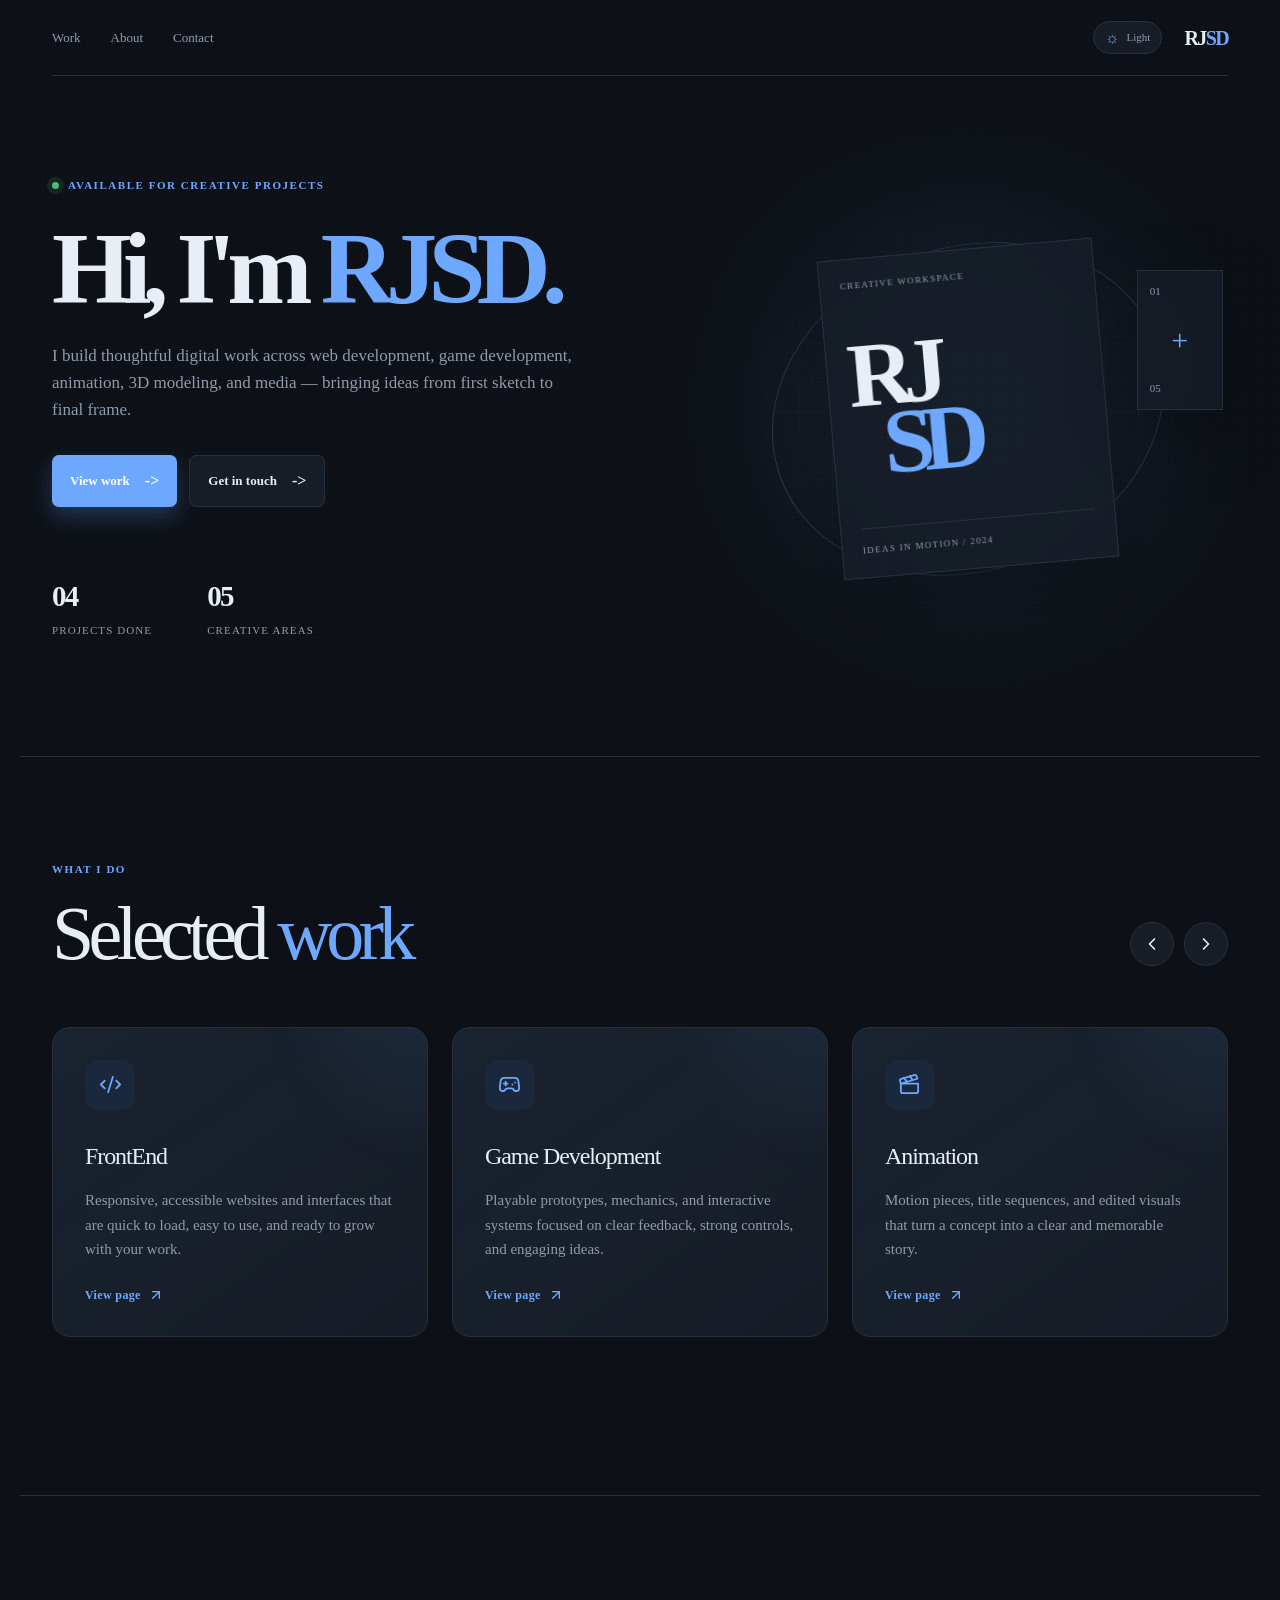
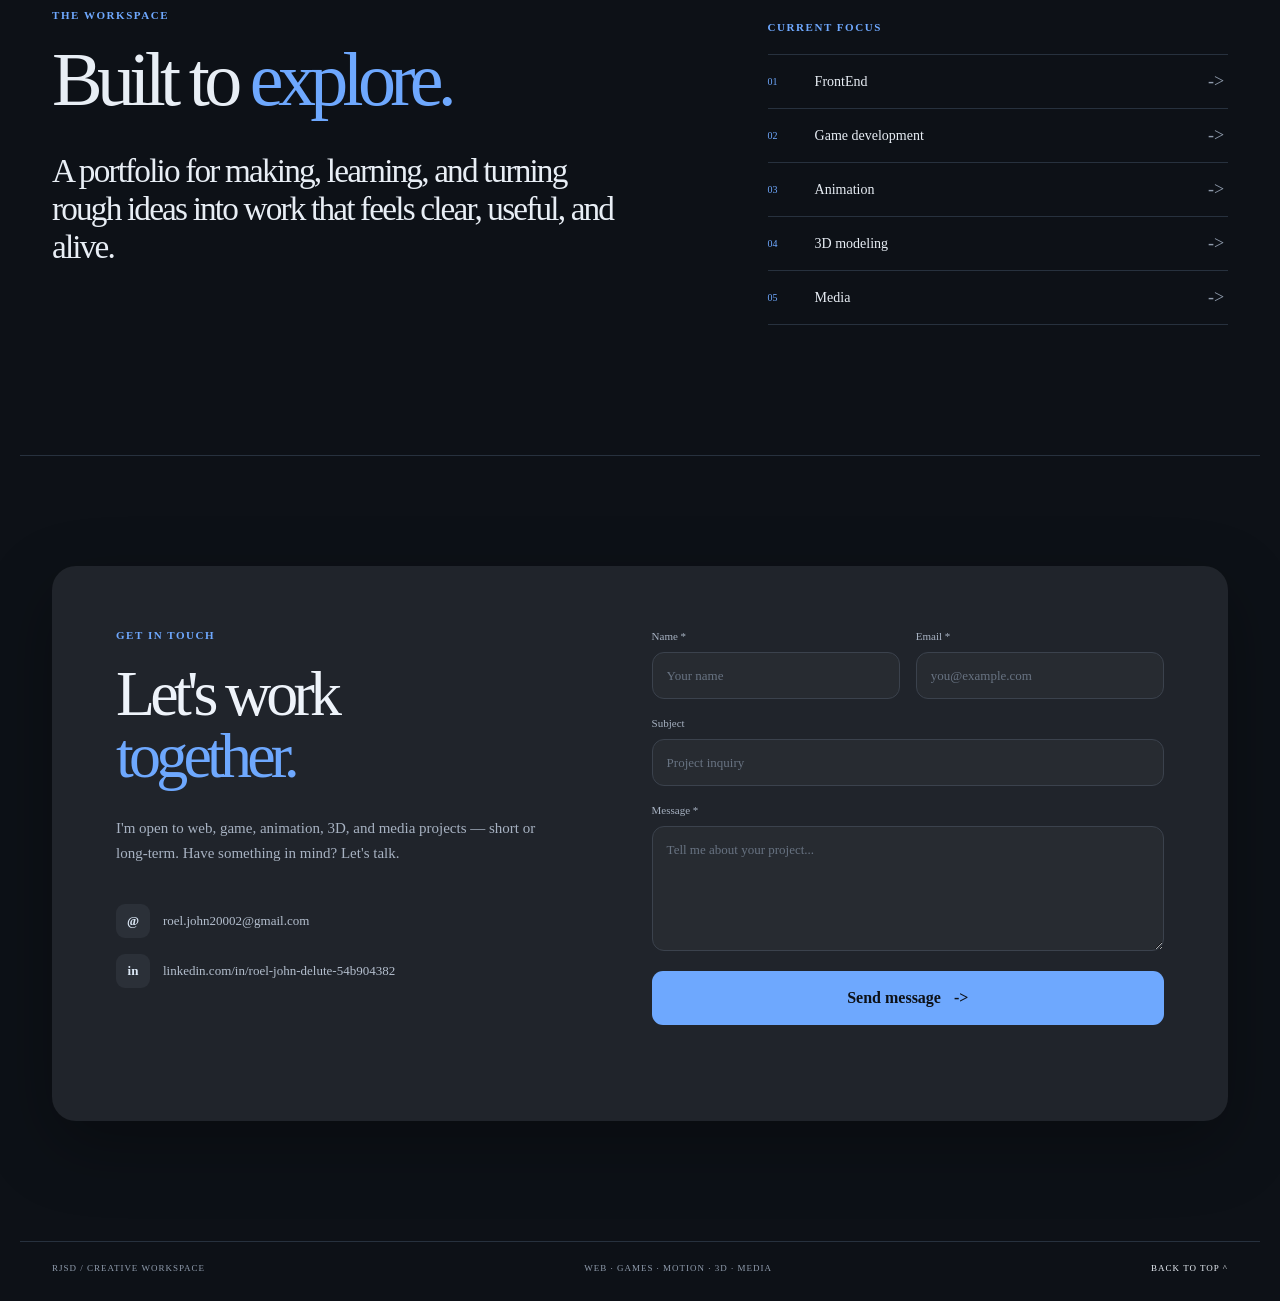
==== index.html @ 33a89118 "feat: publish portfolio site" ====
<!DOCTYPE html><html lang="en"><head><meta charSet="utf-8"/><meta name="viewport" content="width=device-width, initial-scale=1"/><link rel="stylesheet" href="./_next/static/css/index.DVL6C5C4.css" data-rsc-css-href="./_next/static/css/index.DVL6C5C4.css" data-precedence="vite-rsc/importer-resources"/><link rel="modulepreload" fetchPriority="low" href="./_next/static/chunks/index-BVzuSKIw.js"/><script src="./_next/static/chunks/rolldown-runtime-C60lm6uB.js" type="module" async=""></script><script src="./_next/static/chunks/framework-BgSIrAUN.js" type="module" async=""></script><link rel="modulepreload" href="./_next/static/chunks/layout-segment-context-D5r_d2En.js" crossorigin=""/><link rel="modulepreload" href="./_next/static/chunks/page-aNiK5xiS.js" crossorigin=""/><link rel="modulepreload" href="./_next/static/chunks/play-n3oQrY5u.js" crossorigin=""/><title>RJSD — Creative Workspace</title><meta name="description" content="RJSD is a creative workspace for web development, game development, animation, 3D modeling, and media."/><meta property="og:title" content="RJSD - Creative Workspace"/><meta property="og:description" content="Creative work across web, games, animation, 3D modeling, and media. Featuring Kazam."/><meta property="og:image" content="https://rjsd24.github.io/og.png"/><meta property="og:image:width" content="1729"/><meta property="og:image:height" content="910"/><meta property="og:image:alt" content="RJSD Media - Featured Project: Kazam"/><meta name="twitter:card" content="summary_large_image"/><meta name="twitter:title" content="RJSD - Creative Workspace"/><meta name="twitter:description" content="Creative work across web, games, animation, 3D modeling, and media. Featuring Kazam."/><meta name="twitter:image" content="https://rjsd24.github.io/og.png"/><link rel="shortcut icon" href="./favicon.svg"/><link rel="icon" href="./favicon.svg"/><script>Object.assign(((self[Symbol.for("vinext.navigationRuntime")]??={bootstrap:{routeManifest:null},functions:{}}).bootstrap.rsc??={rsc:[]}),{params:{},nav:{"pathname":"/","searchParams":[]}})</script><link rel="modulepreload" href="./_next/static/chunks/index-BVzuSKIw.js" />
<link rel="preload" href="./_next/static/_vinext_fonts/geist-8ac0455e797f/geist-98bbbccb.woff2" as="font" type="font/woff2" crossorigin />
<link rel="preload" href="./_next/static/_vinext_fonts/geist-mono-00e989178794/geist-mono-013b2f2f.woff2" as="font" type="font/woff2" crossorigin />
<style data-vinext-fonts>/* cyrillic-ext */
@font-face {
  font-family: 'Geist';
  font-style: normal;
  font-weight: 100 900;
  font-display: swap;
  src: url(./_next/static/_vinext_fonts/geist-8ac0455e797f/geist-ff2310f5.woff2) format('woff2');
  unicode-range: U+0460-052F, U+1C80-1C8A, U+20B4, U+2DE0-2DFF, U+A640-A69F, U+FE2E-FE2F;
}
/* cyrillic */
@font-face {
  font-family: 'Geist';
  font-style: normal;
  font-weight: 100 900;
  font-display: swap;
  src: url(./_next/static/_vinext_fonts/geist-8ac0455e797f/geist-875ccdd4.woff2) format('woff2');
  unicode-range: U+0301, U+0400-045F, U+0490-0491, U+04B0-04B1, U+2116;
}
/* vietnamese */
@font-face {
  font-family: 'Geist';
  font-style: normal;
  font-weight: 100 900;
  font-display: swap;
  src: url(./_next/static/_vinext_fonts/geist-8ac0455e797f/geist-52306abf.woff2) format('woff2');
  unicode-range: U+0102-0103, U+0110-0111, U+0128-0129, U+0168-0169, U+01A0-01A1, U+01AF-01B0, U+0300-0301, U+0303-0304, U+0308-0309, U+0323, U+0329, U+1EA0-1EF9, U+20AB;
}
/* latin-ext */
@font-face {
  font-family: 'Geist';
  font-style: normal;
  font-weight: 100 900;
  font-display: swap;
  src: url(./_next/static/_vinext_fonts/geist-8ac0455e797f/geist-001175b1.woff2) format('woff2');
  unicode-range: U+0100-02BA, U+02BD-02C5, U+02C7-02CC, U+02CE-02D7, U+02DD-02FF, U+0304, U+0308, U+0329, U+1D00-1DBF, U+1E00-1E9F, U+1EF2-1EFF, U+2020, U+20A0-20AB, U+20AD-20C4, U+2113, U+2C60-2C7F, U+A720-A7FF;
}
/* latin */
@font-face {
  font-family: 'Geist';
  font-style: normal;
  font-weight: 100 900;
  font-display: swap;
  src: url(./_next/static/_vinext_fonts/geist-8ac0455e797f/geist-98bbbccb.woff2) format('woff2');
  unicode-range: U+0000-00FF, U+0131, U+0152-0153, U+02BB-02BC, U+02C6, U+02DA, U+02DC, U+0304, U+0308, U+0329, U+2000-206F, U+20AC, U+2122, U+2191, U+2193, U+2212, U+2215, U+FEFF, U+FFFD;
}

@font-face {
  font-family: 'Geist Fallback';
  src: local("Arial");
  ascent-override: 95.94%;
  descent-override: 28.16%;
  line-gap-override: 0.00%;
  size-adjust: 104.76%;
}

.__font_geist_013ydlh { font-family: 'Geist', 'Geist Fallback'; font-style: normal; }

.__variable_geist_013ydlh { --font-geist-sans: 'Geist', 'Geist Fallback'; }

/* cyrillic-ext */
@font-face {
  font-family: 'Geist Mono';
  font-style: normal;
  font-weight: 100 900;
  font-display: swap;
  src: url(./_next/static/_vinext_fonts/geist-mono-00e989178794/geist-mono-f6b33328.woff2) format('woff2');
  unicode-range: U+0460-052F, U+1C80-1C8A, U+20B4, U+2DE0-2DFF, U+A640-A69F, U+FE2E-FE2F;
}
/* cyrillic */
@font-face {
  font-family: 'Geist Mono';
  font-style: normal;
  font-weight: 100 900;
  font-display: swap;
  src: url(./_next/static/_vinext_fonts/geist-mono-00e989178794/geist-mono-44e03052.woff2) format('woff2');
  unicode-range: U+0301, U+0400-045F, U+0490-0491, U+04B0-04B1, U+2116;
}
/* symbols2 */
@font-face {
  font-family: 'Geist Mono';
  font-style: normal;
  font-weight: 100 900;
  font-display: swap;
  src: url(./_next/static/_vinext_fonts/geist-mono-00e989178794/geist-mono-0638449e.woff2) format('woff2');
  unicode-range: U+2000-2001, U+2004-2008, U+200A, U+23B8-23BD, U+2500-259F;
}
/* vietnamese */
@font-face {
  font-family: 'Geist Mono';
  font-style: normal;
  font-weight: 100 900;
  font-display: swap;
  src: url(./_next/static/_vinext_fonts/geist-mono-00e989178794/geist-mono-971fb274.woff2) format('woff2');
  unicode-range: U+0102-0103, U+0110-0111, U+0128-0129, U+0168-0169, U+01A0-01A1, U+01AF-01B0, U+0300-0301, U+0303-0304, U+0308-0309, U+0323, U+0329, U+1EA0-1EF9, U+20AB;
}
/* latin-ext */
@font-face {
  font-family: 'Geist Mono';
  font-style: normal;
  font-weight: 100 900;
  font-display: swap;
  src: url(./_next/static/_vinext_fonts/geist-mono-00e989178794/geist-mono-44745446.woff2) format('woff2');
  unicode-range: U+0100-02BA, U+02BD-02C5, U+02C7-02CC, U+02CE-02D7, U+02DD-02FF, U+0304, U+0308, U+0329, U+1D00-1DBF, U+1E00-1E9F, U+1EF2-1EFF, U+2020, U+20A0-20AB, U+20AD-20C4, U+2113, U+2C60-2C7F, U+A720-A7FF;
}
/* latin */
@font-face {
  font-family: 'Geist Mono';
  font-style: normal;
  font-weight: 100 900;
  font-display: swap;
  src: url(./_next/static/_vinext_fonts/geist-mono-00e989178794/geist-mono-013b2f2f.woff2) format('woff2');
  unicode-range: U+0000-00FF, U+0131, U+0152-0153, U+02BB-02BC, U+02C6, U+02DA, U+02DC, U+0304, U+0308, U+0329, U+2000-206F, U+20AC, U+2122, U+2191, U+2193, U+2212, U+2215, U+FEFF, U+FFFD;
}

@font-face {
  font-family: 'Geist Mono Fallback';
  src: local("Arial");
  ascent-override: 74.67%;
  descent-override: 21.92%;
  line-gap-override: 0.00%;
  size-adjust: 134.59%;
}

.__font_geist_mono_0bm7fsx { font-family: 'Geist Mono', 'Geist Mono Fallback'; font-style: normal; }

.__variable_geist_mono_0bm7fsx { --font-geist-mono: 'Geist Mono', 'Geist Mono Fallback'; }
</style>
</head><body class="__variable_geist_013ydlh __variable_geist_mono_0bm7fsx antialiased"><div class="portfolio-app theme-dark" id="top"><header class="site-header"><nav class="header-nav" aria-label="Main navigation"><div class="nav-links"><a href="#work">Work</a><a href="#about">About</a><a href="#contact">Contact</a></div><button class="theme-toggle" type="button" aria-label="Switch to light mode"><span>☼</span><small>Light</small></button><a class="brand" href="#top" aria-label="RJSD home"><span>RJ</span><b>SD</b></a></nav></header><main><section class="hero-section" aria-labelledby="hero-title"><div class="hero-copy"><p class="eyebrow"><span class="live-dot"></span> Available for creative projects</p><h1 id="hero-title">Hi, I&#x27;m <span class="accent-text">RJSD</span><span class="hero-dot">.</span></h1><p class="hero-description">I build thoughtful digital work across web development, game development, animation, 3D modeling, and media — bringing ideas from first sketch to final frame.</p><div class="hero-actions"><a class="button button-primary" href="#work">View work <span>-&gt;</span></a><a class="button button-quiet" href="#contact">Get in touch <span>-&gt;</span></a></div><div class="stats" aria-label="Portfolio stats"><div><strong>04</strong><span>Projects done</span></div><div><strong>05</strong><span>Creative areas</span></div></div></div><div class="hero-visual" aria-label="RJSD creative workspace graphic" role="img"><div class="visual-glow"></div><div class="visual-grid"></div><div class="visual-card visual-card-main"><span class="visual-kicker">Creative workspace</span><strong>RJ<br/><em>SD</em></strong><span class="visual-footer">Ideas in motion / 2024</span></div><div class="visual-card visual-card-side"><span>01</span><i>+</i><span>05</span></div><div class="visual-ring"></div></div></section><section class="work-section" id="work" aria-labelledby="work-title"><div class="section-heading"><div><p class="eyebrow">What I do</p><h2 id="work-title">Selected <em>work</em></h2></div><div class="slider-controls" aria-label="Selected work controls"><button type="button" aria-label="Show previous work"><svg xmlns="http://www.w3.org/2000/svg" width="20" height="20" viewBox="0 0 24 24" fill="none" stroke="currentColor" stroke-width="2" stroke-linecap="round" stroke-linejoin="round" class="lucide lucide-chevron-left" aria-hidden="true"><path d="m15 18-6-6 6-6"></path></svg></button><button type="button" aria-label="Show next work"><svg xmlns="http://www.w3.org/2000/svg" width="20" height="20" viewBox="0 0 24 24" fill="none" stroke="currentColor" stroke-width="2" stroke-linecap="round" stroke-linejoin="round" class="lucide lucide-chevron-right" aria-hidden="true"><path d="m9 18 6-6-6-6"></path></svg></button></div></div><div class="project-grid" role="region" aria-label="Selected work slider" tabindex="0"><a class="project-card" href="./work/frontend" aria-label="View FrontEnd work page"><span class="project-icon" aria-hidden="true"><svg xmlns="http://www.w3.org/2000/svg" width="23" height="23" viewBox="0 0 24 24" fill="none" stroke="currentColor" stroke-width="1.9" stroke-linecap="round" stroke-linejoin="round" class="lucide lucide-code-xml" aria-hidden="true"><path d="m18 16 4-4-4-4"></path><path d="m6 8-4 4 4 4"></path><path d="m14.5 4-5 16"></path></svg></span><h3>FrontEnd</h3><p>Responsive, accessible websites and interfaces that are quick to load, easy to use, and ready to grow with your work.</p><span class="project-card-link">View page <svg xmlns="http://www.w3.org/2000/svg" width="16" height="16" viewBox="0 0 24 24" fill="none" stroke="currentColor" stroke-width="2" stroke-linecap="round" stroke-linejoin="round" class="lucide lucide-arrow-up-right" aria-hidden="true"><path d="M7 7h10v10"></path><path d="M7 17 17 7"></path></svg></span></a><a class="project-card" href="./work/game-development" aria-label="View Game Development work page"><span class="project-icon" aria-hidden="true"><svg xmlns="http://www.w3.org/2000/svg" width="23" height="23" viewBox="0 0 24 24" fill="none" stroke="currentColor" stroke-width="1.9" stroke-linecap="round" stroke-linejoin="round" class="lucide lucide-gamepad2 lucide-gamepad-2" aria-hidden="true"><line x1="6" x2="10" y1="11" y2="11"></line><line x1="8" x2="8" y1="9" y2="13"></line><line x1="15" x2="15.01" y1="12" y2="12"></line><line x1="18" x2="18.01" y1="10" y2="10"></line><path d="M17.32 5H6.68a4 4 0 0 0-3.978 3.59c-.006.052-.01.101-.017.152C2.604 9.416 2 14.456 2 16a3 3 0 0 0 3 3c1 0 1.5-.5 2-1l1.414-1.414A2 2 0 0 1 9.828 16h4.344a2 2 0 0 1 1.414.586L17 18c.5.5 1 1 2 1a3 3 0 0 0 3-3c0-1.545-.604-6.584-.685-7.258-.007-.05-.011-.1-.017-.151A4 4 0 0 0 17.32 5z"></path></svg></span><h3>Game Development</h3><p>Playable prototypes, mechanics, and interactive systems focused on clear feedback, strong controls, and engaging ideas.</p><span class="project-card-link">View page <svg xmlns="http://www.w3.org/2000/svg" width="16" height="16" viewBox="0 0 24 24" fill="none" stroke="currentColor" stroke-width="2" stroke-linecap="round" stroke-linejoin="round" class="lucide lucide-arrow-up-right" aria-hidden="true"><path d="M7 7h10v10"></path><path d="M7 17 17 7"></path></svg></span></a><a class="project-card" href="./work/animation" aria-label="View Animation work page"><span class="project-icon" aria-hidden="true"><svg xmlns="http://www.w3.org/2000/svg" width="23" height="23" viewBox="0 0 24 24" fill="none" stroke="currentColor" stroke-width="1.9" stroke-linecap="round" stroke-linejoin="round" class="lucide lucide-clapperboard" aria-hidden="true"><path d="m12.296 3.464 3.02 3.956"></path><path d="M20.2 6 3 11l-.9-2.4c-.3-1.1.3-2.2 1.3-2.5l13.5-4c1.1-.3 2.2.3 2.5 1.3z"></path><path d="M3 11h18v8a2 2 0 0 1-2 2H5a2 2 0 0 1-2-2z"></path><path d="m6.18 5.276 3.1 3.899"></path></svg></span><h3>Animation</h3><p>Motion pieces, title sequences, and edited visuals that turn a concept into a clear and memorable story.</p><span class="project-card-link">View page <svg xmlns="http://www.w3.org/2000/svg" width="16" height="16" viewBox="0 0 24 24" fill="none" stroke="currentColor" stroke-width="2" stroke-linecap="round" stroke-linejoin="round" class="lucide lucide-arrow-up-right" aria-hidden="true"><path d="M7 7h10v10"></path><path d="M7 17 17 7"></path></svg></span></a><a class="project-card" href="./work/3d-modeling" aria-label="View 3D Modeling work page"><span class="project-icon" aria-hidden="true"><svg xmlns="http://www.w3.org/2000/svg" width="23" height="23" viewBox="0 0 24 24" fill="none" stroke="currentColor" stroke-width="1.9" stroke-linecap="round" stroke-linejoin="round" class="lucide lucide-box" aria-hidden="true"><path d="M21 8a2 2 0 0 0-1-1.73l-7-4a2 2 0 0 0-2 0l-7 4A2 2 0 0 0 3 8v8a2 2 0 0 0 1 1.73l7 4a2 2 0 0 0 2 0l7-4A2 2 0 0 0 21 16Z"></path><path d="m3.3 7 8.7 5 8.7-5"></path><path d="M12 22V12"></path></svg></span><h3>3D Modeling</h3><p>Objects, scenes, and polished renders built with attention to form, materials, lighting, and presentation.</p><span class="project-card-link">View page <svg xmlns="http://www.w3.org/2000/svg" width="16" height="16" viewBox="0 0 24 24" fill="none" stroke="currentColor" stroke-width="2" stroke-linecap="round" stroke-linejoin="round" class="lucide lucide-arrow-up-right" aria-hidden="true"><path d="M7 7h10v10"></path><path d="M7 17 17 7"></path></svg></span></a><a class="project-card" href="./work/media" aria-label="View Media work page"><span class="project-icon" aria-hidden="true"><svg xmlns="http://www.w3.org/2000/svg" width="23" height="23" viewBox="0 0 24 24" fill="none" stroke="currentColor" stroke-width="1.9" stroke-linecap="round" stroke-linejoin="round" class="lucide lucide-play" aria-hidden="true"><path d="M5 5a2 2 0 0 1 3.008-1.728l11.997 6.998a2 2 0 0 1 .003 3.458l-12 7A2 2 0 0 1 5 19z"></path></svg></span><h3>Media</h3><p>Campaign videos, app showcases, and focused edits that bring a clear message to the screen.</p><span class="project-card-link">View page <svg xmlns="http://www.w3.org/2000/svg" width="16" height="16" viewBox="0 0 24 24" fill="none" stroke="currentColor" stroke-width="2" stroke-linecap="round" stroke-linejoin="round" class="lucide lucide-arrow-up-right" aria-hidden="true"><path d="M7 7h10v10"></path><path d="M7 17 17 7"></path></svg></span></a></div></section><section class="about-section" id="about" aria-labelledby="about-title"><div class="about-intro"><p class="eyebrow">The workspace</p><h2 id="about-title">Built to <em>explore.</em></h2><p class="about-lead">A portfolio for making, learning, and turning rough ideas into work that feels clear, useful, and alive.</p></div><div class="focus-panel"><p class="eyebrow">Current focus</p><ul><li><span>0<!-- -->1</span>FrontEnd<b>-&gt;</b></li><li><span>0<!-- -->2</span>Game development<b>-&gt;</b></li><li><span>0<!-- -->3</span>Animation<b>-&gt;</b></li><li><span>0<!-- -->4</span>3D modeling<b>-&gt;</b></li><li><span>0<!-- -->5</span>Media<b>-&gt;</b></li></ul></div></section><section class="contact-section" id="contact" aria-labelledby="contact-title"><div class="contact-card"><div class="contact-copy"><p class="eyebrow">Get in touch</p><h2 id="contact-title">Let&#x27;s work<br/><em>together.</em></h2><p class="contact-intro">I&#x27;m open to web, game, animation, 3D, and media projects — short or long-term. Have something in mind? Let&#x27;s talk.</p><div class="contact-details"><a href="mailto:roel.john20002@gmail.com"><span class="contact-icon">@</span>roel.john20002@gmail.com</a><a href="https://www.linkedin.com/in/roel-john-delute-54b904382" target="_blank" rel="noreferrer"><span class="contact-icon">in</span>linkedin.com/in/roel-john-delute-54b904382</a></div></div><form class="contact-form"><label class="form-honeypot" aria-hidden="true">Leave this empty<input tabindex="-1" autoComplete="off" name="_honey"/></label><div class="form-row"><label>Name *<input required="" placeholder="Your name" name="name"/></label><label>Email *<input type="email" required="" placeholder="you@example.com" name="email"/></label></div><label>Subject<input placeholder="Project inquiry" name="subject"/></label><label>Message *<textarea name="message" required="" placeholder="Tell me about your project..." rows="5"></textarea></label><button class="form-submit" type="submit">Send message<!-- --> <span>-&gt;</span></button><p class="form-status form-status-idle" role="status" aria-live="polite"></p></form></div></section></main><footer class="site-footer"><span>RJSD / Creative workspace</span><span>Web · Games · Motion · 3D · Media</span><a href="#top">Back to top ^</a></footer></div><script type="module" src="./_next/static/chunks/index-BVzuSKIw.js" id="_R_" async=""></script><script>((self[Symbol.for("vinext.navigationRuntime")]??={bootstrap:{routeManifest:null},functions:{}}).bootstrap.rsc??={rsc:[]}).rsc.push("2:I[\"8c0f216c4604\",[],\"Children\",1]\n")</script><script>((self[Symbol.for("vinext.navigationRuntime")]??={bootstrap:{routeManifest:null},functions:{}}).bootstrap.rsc??={rsc:[]}).rsc.push("3:I[\"593f344dc510\",[],\"GlobalErrorBoundary\",1]\n")</script><script>((self[Symbol.for("vinext.navigationRuntime")]??={bootstrap:{routeManifest:null},functions:{}}).bootstrap.rsc??={rsc:[]}).rsc.push("4:I[\"0b874ad30386\",[],\"default\",1]\n")</script><script>((self[Symbol.for("vinext.navigationRuntime")]??={bootstrap:{routeManifest:null},functions:{}}).bootstrap.rsc??={rsc:[]}).rsc.push("5:I[\"593f344dc510\",[],\"ErrorBoundary\",1]\n")</script><script>((self[Symbol.for("vinext.navigationRuntime")]??={bootstrap:{routeManifest:null},functions:{}}).bootstrap.rsc??={rsc:[]}).rsc.push("6:I[\"15c18cfaeeff\",[],\"LayoutSegmentProvider\",1]\n")</script><script>((self[Symbol.for("vinext.navigationRuntime")]??={bootstrap:{routeManifest:null},functions:{}}).bootstrap.rsc??={rsc:[]}).rsc.push("7:I[\"8c0f216c4604\",[],\"Slot\",1]\n")</script><script>((self[Symbol.for("vinext.navigationRuntime")]??={bootstrap:{routeManifest:null},functions:{}}).bootstrap.rsc??={rsc:[]}).rsc.push("8:I[\"9276801271d6\",[],\"AppRouterScrollTarget\",1]\n")</script><script>((self[Symbol.for("vinext.navigationRuntime")]??={bootstrap:{routeManifest:null},functions:{}}).bootstrap.rsc??={rsc:[]}).rsc.push("9:I[\"593f344dc510\",[],\"RedirectBoundary\",1]\n")</script><script>((self[Symbol.for("vinext.navigationRuntime")]??={bootstrap:{routeManifest:null},functions:{}}).bootstrap.rsc??={rsc:[]}).rsc.push(":HL[\"./_next/static/css/index.DVL6C5C4.css\",\"style\"     ]\n")</script><script>((self[Symbol.for("vinext.navigationRuntime")]??={bootstrap:{routeManifest:null},functions:{}}).bootstrap.rsc??={rsc:[]}).rsc.push("0:{\"__route\":\"route:/\",\"__interceptionContext\":null,\"__layoutIds\":[\"layout:/\"],\"__rootLayout\":\"/\",\"__sourcePage\":\"/page\",\"page:/\":\"$L1\",\"layout:/\":[[[[\"$\",\"link\",\"css:./_next/static/css/index.DVL6C5C4.css\",{\"rel\":\"stylesheet\",\"precedence\":\"vite-rsc/importer-resources\",\"href\":\"./_next/static/css/index.DVL6C5C4.css\",\"data-rsc-css-href\":\"./_next/static/css/index.DVL6C5C4.css\"}],\"$undefined\"],[\"$\",\"html\",null,{\"lang\":\"en\",\"children\":[\"$\",\"body\",null,{\"className\":\"__variable_geist_013ydlh __variable_geist_mono_0bm7fsx antialiased\",\"children\":[\"$\",\"$L2\",null,{}]}]}]],null],\"route:/\":[[[\"$\",\"meta\",null,{\"charSet\":\"utf-8\"}],[[\"$\",\"title\",\"0\",{\"children\":\"RJSD — Creative Workspace\"}],[\"$\",\"meta\",\"1\",{\"name\":\"description\",\"content\":\"RJSD is a creative workspace for web development, game development, animation, 3D modeling, and media.\"}],[\"$\",\"meta\",\"2\",{\"property\":\"og:title\",\"content\":\"RJSD - Creative Workspace\"}],[\"$\",\"meta\",\"3\",{\"property\":\"og:description\",\"content\":\"Creative work across web, games, animation, 3D modeling, and media. Featuring Kazam.\"}],[\"$\",\"meta\",\"4\",{\"property\":\"og:image\",\"content\":\"https://rjsd24.github.io/og.png\"}],[\"$\",\"meta\",\"5\",{\"property\":\"og:image:width\",\"content\":\"1729\"}],[\"$\",\"meta\",\"6\",{\"property\":\"og:image:height\",\"content\":\"910\"}],[\"$\",\"meta\",\"7\",{\"property\":\"og:image:alt\",\"content\":\"RJSD Media - Featured Project: Kazam\"}],[\"$\",\"meta\",\"8\",{\"name\":\"twitter:card\",\"content\":\"summary_large_image\"}],[\"$\",\"meta\",\"9\",{\"name\":\"twitter:title\",\"content\":\"RJSD - Creative Workspace\"}],[\"$\",\"meta\",\"10\",{\"name\":\"twitter:description\",\"content\":\"Creative work across web, games, animation, 3D modeling, and media. Featuring Kazam.\"}],[\"$\",\"meta\",\"11\",{\"name\":\"twitter:image\",\"content\":\"https://rjsd24.github.io/og.png\"}],[\"$\",\"link\",\"12\",{\"rel\":\"shortcut icon\",\"href\":\"./favicon.svg\"}],[\"$\",\"link\",\"13\",{\"rel\":\"icon\",\"href\":\"./favicon.svg\"}]],[[\"$\",\"meta\",\"0\",{\"name\":\"viewport\",\"content\":\"width=device-width, initial-scale=1\"}]]],[\"$\",\"$L3\",null,{\"fallback\":\"$4\",\"children\":[\"$\",\"$L5\",null,{\"fallback\":\"$4\",\"children\":[\"$\",\"$L6\",null,{\"providerId\":\"layout:/\",\"segmentMap\":{\"children\":[]},\"children\":[\"$\",\"$L7\",null,{\"id\":\"layout:/\",\"parallelSlots\":\"$undefined\",\"children\":[\"$\",\"$L8\",null,{\"children\":[\"$\",\"$L9\",null,{\"children\":[[\"$\",\"$L6\",null,{\"providerId\":\"page:/\",\"segmentMap\":{\"children\":[\"__PAGE__\"]},\"children\":[\"$\",\"$L7\",null,{\"id\":\"page:/\"}]}],null]}]}]}]}]}]}],null,null],\"__layoutFlags\":{\"layout:/\":\"s\"},\"__artifactCompatibility\":{\"schemaVersion\":1,\"graphVersion\":\"app-route-graph:1177fd80f83fa7b0\",\"deploymentVersion\":\"de23eef7-3064-4b7e-ae1a-87635f6e674f\",\"appElementsSchemaVersion\":1,\"rscPayloadSchemaVersion\":1,\"rootBoundaryId\":\"/\",\"renderEpoch\":null},\"__renderObservation\":{\"schemaVersion\":1,\"output\":{\"kind\":\"app-rsc\",\"mountedSlotsFingerprint\":null,\"renderEpoch\":null,\"rootBoundaryId\":\"/\",\"routeId\":\"route:/\"},\"completeness\":\"partial\",\"boundaryOutcome\":{\"kind\":\"unknown\"},\"requestApis\":[{\"kind\":\"connection\",\"status\":\"unknown\"},{\"kind\":\"cookies\",\"status\":\"unknown\"},{\"kind\":\"draftMode\",\"status\":\"unknown\"},{\"kind\":\"headers\",\"status\":\"unknown\"},{\"kind\":\"params\",\"status\":\"unknown\"},{\"kind\":\"searchParams\",\"status\":\"unknown\"}],\"dynamicFetches\":[],\"cacheTags\":[\"/\",\"_N_T_/\",\"_N_T_/index\",\"_N_T_/layout\",\"_N_T_/page\"],\"pathTags\":[\"/\"],\"cacheability\":\"unknown\",\"downgrade\":{\"target\":\"freshRender\",\"reasons\":[{\"code\":\"CP_DOWNGRADE_CACHEABILITY_UNKNOWN\",\"target\":\"freshRender\"},{\"code\":\"CP_DOWNGRADE_INCOMPLETE_OBSERVATION\",\"completeness\":\"partial\",\"target\":\"freshRender\"},{\"code\":\"CP_DOWNGRADE_UNKNOWN_REQUEST_API\",\"requestApi\":\"connection\",\"target\":\"freshRender\"},{\"code\":\"CP_DOWNGRADE_UNKNOWN_REQUEST_API\",\"requestApi\":\"cookies\",\"target\":\"freshRender\"},{\"code\":\"CP_DOWNGRADE_UNKNOWN_REQUEST_API\",\"requestApi\":\"draftMode\",\"target\":\"freshRender\"},{\"code\":\"CP_DOWNGRADE_UNKNOWN_REQUEST_API\",\"requestApi\":\"headers\",\"target\":\"freshRender\"},{\"code\":\"CP_DOWNGRADE_UNKNOWN_REQUEST_API\",\"requestApi\":\"params\",\"target\":\"freshRender\"},{\"code\":\"CP_DOWNGRADE_UNKNOWN_REQUEST_API\",\"requestApi\":\"searchParams\",\"target\":\"freshRender\"}],\"fallback\":{\"kind\":\"breakerFallback\",\"code\":\"CP_PRIVATE_DYNAMIC_DOWNGRADE\",\"mode\":\"renderFresh\",\"scope\":\"affectedOutput\",\"fields\":{\"reasonCodes\":[\"CP_DOWNGRADE_CACHEABILITY_UNKNOWN\",\"CP_DOWNGRADE_INCOMPLETE_OBSERVATION\",\"CP_DOWNGRADE_UNKNOWN_REQUEST_API\",\"CP_DOWNGRADE_UNKNOWN_REQUEST_API\",\"CP_DOWNGRADE_UNKNOWN_REQUEST_API\",\"CP_DOWNGRADE_UNKNOWN_REQUEST_API\",\"CP_DOWNGRADE_UNKNOWN_REQUEST_API\",\"CP_DOWNGRADE_UNKNOWN_REQUEST_API\"],\"target\":\"freshRender\"}},\"isPublicCacheCandidate\":false}}}\n")</script><script>((self[Symbol.for("vinext.navigationRuntime")]??={bootstrap:{routeManifest:null},functions:{}}).bootstrap.rsc??={rsc:[]}).rsc.push("a:I[\"6efdf509a785\",[],\"default\",1]\n")</script><script>((self[Symbol.for("vinext.navigationRuntime")]??={bootstrap:{routeManifest:null},functions:{}}).bootstrap.rsc??={rsc:[]}).rsc.push("1:[\"$\",\"$La\",null,{\"params\":\"$@b\",\"searchParams\":\"$@c\"}]\n")</script><script>((self[Symbol.for("vinext.navigationRuntime")]??={bootstrap:{routeManifest:null},functions:{}}).bootstrap.rsc??={rsc:[]}).rsc.push("b:{}\n")</script><script>((self[Symbol.for("vinext.navigationRuntime")]??={bootstrap:{routeManifest:null},functions:{}}).bootstrap.rsc??={rsc:[]}).rsc.push("c:{}\n")</script><script>Object.assign(((self[Symbol.for("vinext.navigationRuntime")]??={bootstrap:{routeManifest:null},functions:{}}).bootstrap.rsc??={rsc:[]}),{"initialCacheKind":"dynamic"});((self[Symbol.for("vinext.navigationRuntime")]??={bootstrap:{routeManifest:null},functions:{}}).bootstrap.rsc??={rsc:[]}).done=true</script></body></html>
---- _next/static/css/index.DVL6C5C4.css ----
@layer theme{@theme default{--font-sans: ui-sans-serif, system-ui, sans-serif, "Apple Color Emoji", "Segoe UI Emoji", "Segoe UI Symbol", "Noto Color Emoji"; --font-serif: ui-serif, Georgia, Cambria, "Times New Roman", Times, serif; --font-mono: ui-monospace, SFMono-Regular, Menlo, Monaco, Consolas, "Liberation Mono", "Courier New", monospace; --color-red-50: oklch(97.1% .013 17.38); --color-red-100: oklch(93.6% .032 17.717); --color-red-200: oklch(88.5% .062 18.334); --color-red-300: oklch(80.8% .114 19.571); --color-red-400: oklch(70.4% .191 22.216); --color-red-500: oklch(63.7% .237 25.331); --color-red-600: oklch(57.7% .245 27.325); --color-red-700: oklch(50.5% .213 27.518); --color-red-800: oklch(44.4% .177 26.899); --color-red-900: oklch(39.6% .141 25.723); --color-red-950: oklch(25.8% .092 26.042); --color-orange-50: oklch(98% .016 73.684); --color-orange-100: oklch(95.4% .038 75.164); --color-orange-200: oklch(90.1% .076 70.697); --color-orange-300: oklch(83.7% .128 66.29); --color-orange-400: oklch(75% .183 55.934); --color-orange-500: oklch(70.5% .213 47.604); --color-orange-600: oklch(64.6% .222 41.116); --color-orange-700: oklch(55.3% .195 38.402); --color-orange-800: oklch(47% .157 37.304); --color-orange-900: oklch(40.8% .123 38.172); --color-orange-950: oklch(26.6% .079 36.259); --color-amber-50: oklch(98.7% .022 95.277); --color-amber-100: oklch(96.2% .059 95.617); --color-amber-200: oklch(92.4% .12 95.746); --color-amber-300: oklch(87.9% .169 91.605); --color-amber-400: oklch(82.8% .189 84.429); --color-amber-500: oklch(76.9% .188 70.08); --color-amber-600: oklch(66.6% .179 58.318); --color-amber-700: oklch(55.5% .163 48.998); --color-amber-800: oklch(47.3% .137 46.201); --color-amber-900: oklch(41.4% .112 45.904); --color-amber-950: oklch(27.9% .077 45.635); --color-yellow-50: oklch(98.7% .026 102.212); --color-yellow-100: oklch(97.3% .071 103.193); --color-yellow-200: oklch(94.5% .129 101.54); --color-yellow-300: oklch(90.5% .182 98.111); --color-yellow-400: oklch(85.2% .199 91.936); --color-yellow-500: oklch(79.5% .184 86.047); --color-yellow-600: oklch(68.1% .162 75.834); --color-yellow-700: oklch(55.4% .135 66.442); --color-yellow-800: oklch(47.6% .114 61.907); --color-yellow-900: oklch(42.1% .095 57.708); --color-yellow-950: oklch(28.6% .066 53.813); --color-lime-50: oklch(98.6% .031 120.757); --color-lime-100: oklch(96.7% .067 122.328); --color-lime-200: oklch(93.8% .127 124.321); --color-lime-300: oklch(89.7% .196 126.665); --color-lime-400: oklch(84.1% .238 128.85); --color-lime-500: oklch(76.8% .233 130.85); --color-lime-600: oklch(64.8% .2 131.684); --color-lime-700: oklch(53.2% .157 131.589); --color-lime-800: oklch(45.3% .124 130.933); --color-lime-900: oklch(40.5% .101 131.063); --color-lime-950: oklch(27.4% .072 132.109); --color-green-50: oklch(98.2% .018 155.826); --color-green-100: oklch(96.2% .044 156.743); --color-green-200: oklch(92.5% .084 155.995); --color-green-300: oklch(87.1% .15 154.449); --color-green-400: oklch(79.2% .209 151.711); --color-green-500: oklch(72.3% .219 149.579); --color-green-600: oklch(62.7% .194 149.214); --color-green-700: oklch(52.7% .154 150.069); --color-green-800: oklch(44.8% .119 151.328); --color-green-900: oklch(39.3% .095 152.535); --color-green-950: oklch(26.6% .065 152.934); --color-emerald-50: oklch(97.9% .021 166.113); --color-emerald-100: oklch(95% .052 163.051); --color-emerald-200: oklch(90.5% .093 164.15); --color-emerald-300: oklch(84.5% .143 164.978); --color-emerald-400: oklch(76.5% .177 163.223); --color-emerald-500: oklch(69.6% .17 162.48); --color-emerald-600: oklch(59.6% .145 163.225); --color-emerald-700: oklch(50.8% .118 165.612); --color-emerald-800: oklch(43.2% .095 166.913); --color-emerald-900: oklch(37.8% .077 168.94); --color-emerald-950: oklch(26.2% .051 172.552); --color-teal-50: oklch(98.4% .014 180.72); --color-teal-100: oklch(95.3% .051 180.801); --color-teal-200: oklch(91% .096 180.426); --color-teal-300: oklch(85.5% .138 181.071); --color-teal-400: oklch(77.7% .152 181.912); --color-teal-500: oklch(70.4% .14 182.503); --color-teal-600: oklch(60% .118 184.704); --color-teal-700: oklch(51.1% .096 186.391); --color-teal-800: oklch(43.7% .078 188.216); --color-teal-900: oklch(38.6% .063 188.416); --color-teal-950: oklch(27.7% .046 192.524); --color-cyan-50: oklch(98.4% .019 200.873); --color-cyan-100: oklch(95.6% .045 203.388); --color-cyan-200: oklch(91.7% .08 205.041); --color-cyan-300: oklch(86.5% .127 207.078); --color-cyan-400: oklch(78.9% .154 211.53); --color-cyan-500: oklch(71.5% .143 215.221); --color-cyan-600: oklch(60.9% .126 221.723); --color-cyan-700: oklch(52% .105 223.128); --color-cyan-800: oklch(45% .085 224.283); --color-cyan-900: oklch(39.8% .07 227.392); --color-cyan-950: oklch(30.2% .056 229.695); --color-sky-50: oklch(97.7% .013 236.62); --color-sky-100: oklch(95.1% .026 236.824); --color-sky-200: oklch(90.1% .058 230.902); --color-sky-300: oklch(82.8% .111 230.318); --color-sky-400: oklch(74.6% .16 232.661); --color-sky-500: oklch(68.5% .169 237.323); --color-sky-600: oklch(58.8% .158 241.966); --color-sky-700: oklch(50% .134 242.749); --color-sky-800: oklch(44.3% .11 240.79); --color-sky-900: oklch(39.1% .09 240.876); --color-sky-950: oklch(29.3% .066 243.157); --color-blue-50: oklch(97% .014 254.604); --color-blue-100: oklch(93.2% .032 255.585); --color-blue-200: oklch(88.2% .059 254.128); --color-blue-300: oklch(80.9% .105 251.813); --color-blue-400: oklch(70.7% .165 254.624); --color-blue-500: oklch(62.3% .214 259.815); --color-blue-600: oklch(54.6% .245 262.881); --color-blue-700: oklch(48.8% .243 264.376); --color-blue-800: oklch(42.4% .199 265.638); --color-blue-900: oklch(37.9% .146 265.522); --color-blue-950: oklch(28.2% .091 267.935); --color-indigo-50: oklch(96.2% .018 272.314); --color-indigo-100: oklch(93% .034 272.788); --color-indigo-200: oklch(87% .065 274.039); --color-indigo-300: oklch(78.5% .115 274.713); --color-indigo-400: oklch(67.3% .182 276.935); --color-indigo-500: oklch(58.5% .233 277.117); --color-indigo-600: oklch(51.1% .262 276.966); --color-indigo-700: oklch(45.7% .24 277.023); --color-indigo-800: oklch(39.8% .195 277.366); --color-indigo-900: oklch(35.9% .144 278.697); --color-indigo-950: oklch(25.7% .09 281.288); --color-violet-50: oklch(96.9% .016 293.756); --color-violet-100: oklch(94.3% .029 294.588); --color-violet-200: oklch(89.4% .057 293.283); --color-violet-300: oklch(81.1% .111 293.571); --color-violet-400: oklch(70.2% .183 293.541); --color-violet-500: oklch(60.6% .25 292.717); --color-violet-600: oklch(54.1% .281 293.009); --color-violet-700: oklch(49.1% .27 292.581); --color-violet-800: oklch(43.2% .232 292.759); --color-violet-900: oklch(38% .189 293.745); --color-violet-950: oklch(28.3% .141 291.089); --color-purple-50: oklch(97.7% .014 308.299); --color-purple-100: oklch(94.6% .033 307.174); --color-purple-200: oklch(90.2% .063 306.703); --color-purple-300: oklch(82.7% .119 306.383); --color-purple-400: oklch(71.4% .203 305.504); --color-purple-500: oklch(62.7% .265 303.9); --color-purple-600: oklch(55.8% .288 302.321); --color-purple-700: oklch(49.6% .265 301.924); --color-purple-800: oklch(43.8% .218 303.724); --color-purple-900: oklch(38.1% .176 304.987); --color-purple-950: oklch(29.1% .149 302.717); --color-fuchsia-50: oklch(97.7% .017 320.058); --color-fuchsia-100: oklch(95.2% .037 318.852); --color-fuchsia-200: oklch(90.3% .076 319.62); --color-fuchsia-300: oklch(83.3% .145 321.434); --color-fuchsia-400: oklch(74% .238 322.16); --color-fuchsia-500: oklch(66.7% .295 322.15); --color-fuchsia-600: oklch(59.1% .293 322.896); --color-fuchsia-700: oklch(51.8% .253 323.949); --color-fuchsia-800: oklch(45.2% .211 324.591); --color-fuchsia-900: oklch(40.1% .17 325.612); --color-fuchsia-950: oklch(29.3% .136 325.661); --color-pink-50: oklch(97.1% .014 343.198); --color-pink-100: oklch(94.8% .028 342.258); --color-pink-200: oklch(89.9% .061 343.231); --color-pink-300: oklch(82.3% .12 346.018); --color-pink-400: oklch(71.8% .202 349.761); --color-pink-500: oklch(65.6% .241 354.308); --color-pink-600: oklch(59.2% .249 .584); --color-pink-700: oklch(52.5% .223 3.958); --color-pink-800: oklch(45.9% .187 3.815); --color-pink-900: oklch(40.8% .153 2.432); --color-pink-950: oklch(28.4% .109 3.907); --color-rose-50: oklch(96.9% .015 12.422); --color-rose-100: oklch(94.1% .03 12.58); --color-rose-200: oklch(89.2% .058 10.001); --color-rose-300: oklch(81% .117 11.638); --color-rose-400: oklch(71.2% .194 13.428); --color-rose-500: oklch(64.5% .246 16.439); --color-rose-600: oklch(58.6% .253 17.585); --color-rose-700: oklch(51.4% .222 16.935); --color-rose-800: oklch(45.5% .188 13.697); --color-rose-900: oklch(41% .159 10.272); --color-rose-950: oklch(27.1% .105 12.094); --color-slate-50: oklch(98.4% .003 247.858); --color-slate-100: oklch(96.8% .007 247.896); --color-slate-200: oklch(92.9% .013 255.508); --color-slate-300: oklch(86.9% .022 252.894); --color-slate-400: oklch(70.4% .04 256.788); --color-slate-500: oklch(55.4% .046 257.417); --color-slate-600: oklch(44.6% .043 257.281); --color-slate-700: oklch(37.2% .044 257.287); --color-slate-800: oklch(27.9% .041 260.031); --color-slate-900: oklch(20.8% .042 265.755); --color-slate-950: oklch(12.9% .042 264.695); --color-gray-50: oklch(98.5% .002 247.839); --color-gray-100: oklch(96.7% .003 264.542); --color-gray-200: oklch(92.8% .006 264.531); --color-gray-300: oklch(87.2% .01 258.338); --color-gray-400: oklch(70.7% .022 261.325); --color-gray-500: oklch(55.1% .027 264.364); --color-gray-600: oklch(44.6% .03 256.802); --color-gray-700: oklch(37.3% .034 259.733); --color-gray-800: oklch(27.8% .033 256.848); --color-gray-900: oklch(21% .034 264.665); --color-gray-950: oklch(13% .028 261.692); --color-zinc-50: oklch(98.5% 0 0); --color-zinc-100: oklch(96.7% .001 286.375); --color-zinc-200: oklch(92% .004 286.32); --color-zinc-300: oklch(87.1% .006 286.286); --color-zinc-400: oklch(70.5% .015 286.067); --color-zinc-500: oklch(55.2% .016 285.938); --color-zinc-600: oklch(44.2% .017 285.786); --color-zinc-700: oklch(37% .013 285.805); --color-zinc-800: oklch(27.4% .006 286.033); --color-zinc-900: oklch(21% .006 285.885); --color-zinc-950: oklch(14.1% .005 285.823); --color-neutral-50: oklch(98.5% 0 0); --color-neutral-100: oklch(97% 0 0); --color-neutral-200: oklch(92.2% 0 0); --color-neutral-300: oklch(87% 0 0); --color-neutral-400: oklch(70.8% 0 0); --color-neutral-500: oklch(55.6% 0 0); --color-neutral-600: oklch(43.9% 0 0); --color-neutral-700: oklch(37.1% 0 0); --color-neutral-800: oklch(26.9% 0 0); --color-neutral-900: oklch(20.5% 0 0); --color-neutral-950: oklch(14.5% 0 0); --color-stone-50: oklch(98.5% .001 106.423); --color-stone-100: oklch(97% .001 106.424); --color-stone-200: oklch(92.3% .003 48.717); --color-stone-300: oklch(86.9% .005 56.366); --color-stone-400: oklch(70.9% .01 56.259); --color-stone-500: oklch(55.3% .013 58.071); --color-stone-600: oklch(44.4% .011 73.639); --color-stone-700: oklch(37.4% .01 67.558); --color-stone-800: oklch(26.8% .007 34.298); --color-stone-900: oklch(21.6% .006 56.043); --color-stone-950: oklch(14.7% .004 49.25); --color-mauve-50: oklch(98.5% 0 0); --color-mauve-100: oklch(96% .003 325.6); --color-mauve-200: oklch(92.2% .005 325.62); --color-mauve-300: oklch(86.5% .012 325.68); --color-mauve-400: oklch(71.1% .019 323.02); --color-mauve-500: oklch(54.2% .034 322.5); --color-mauve-600: oklch(43.5% .029 321.78); --color-mauve-700: oklch(36.4% .029 323.89); --color-mauve-800: oklch(26.3% .024 320.12); --color-mauve-900: oklch(21.2% .019 322.12); --color-mauve-950: oklch(14.5% .008 326); --color-olive-50: oklch(98.8% .003 106.5); --color-olive-100: oklch(96.6% .005 106.5); --color-olive-200: oklch(93% .007 106.5); --color-olive-300: oklch(88% .011 106.6); --color-olive-400: oklch(73.7% .021 106.9); --color-olive-500: oklch(58% .031 107.3); --color-olive-600: oklch(46.6% .025 107.3); --color-olive-700: oklch(39.4% .023 107.4); --color-olive-800: oklch(28.6% .016 107.4); --color-olive-900: oklch(22.8% .013 107.4); --color-olive-950: oklch(15.3% .006 107.1); --color-mist-50: oklch(98.7% .002 197.1); --color-mist-100: oklch(96.3% .002 197.1); --color-mist-200: oklch(92.5% .005 214.3); --color-mist-300: oklch(87.2% .007 219.6); --color-mist-400: oklch(72.3% .014 214.4); --color-mist-500: oklch(56% .021 213.5); --color-mist-600: oklch(45% .017 213.2); --color-mist-700: oklch(37.8% .015 216); --color-mist-800: oklch(27.5% .011 216.9); --color-mist-900: oklch(21.8% .008 223.9); --color-mist-950: oklch(14.8% .004 228.8); --color-taupe-50: oklch(98.6% .002 67.8); --color-taupe-100: oklch(96% .002 17.2); --color-taupe-200: oklch(92.2% .005 34.3); --color-taupe-300: oklch(86.8% .007 39.5); --color-taupe-400: oklch(71.4% .014 41.2); --color-taupe-500: oklch(54.7% .021 43.1); --color-taupe-600: oklch(43.8% .017 39.3); --color-taupe-700: oklch(36.7% .016 35.7); --color-taupe-800: oklch(26.8% .011 36.5); --color-taupe-900: oklch(21.4% .009 43.1); --color-taupe-950: oklch(14.7% .004 49.3); --color-black: #000; --color-white: #fff; --spacing: .25rem; --breakpoint-sm: 40rem; --breakpoint-md: 48rem; --breakpoint-lg: 64rem; --breakpoint-xl: 80rem; --breakpoint-2xl: 96rem; --container-3xs: 16rem; --container-2xs: 18rem; --container-xs: 20rem; --container-sm: 24rem; --container-md: 28rem; --container-lg: 32rem; --container-xl: 36rem; --container-2xl: 42rem; --container-3xl: 48rem; --container-4xl: 56rem; --container-5xl: 64rem; --container-6xl: 72rem; --container-7xl: 80rem; --text-xs: .75rem; --text-xs--line-height: calc(1 / .75); --text-sm: .875rem; --text-sm--line-height: calc(1.25 / .875); --text-base: 1rem; --text-base--line-height: calc(1.5 / 1); --text-lg: 1.125rem; --text-lg--line-height: calc(1.75 / 1.125); --text-xl: 1.25rem; --text-xl--line-height: calc(1.75 / 1.25); --text-2xl: 1.5rem; --text-2xl--line-height: calc(2 / 1.5); --text-3xl: 1.875rem; --text-3xl--line-height: calc(2.25 / 1.875); --text-4xl: 2.25rem; --text-4xl--line-height: calc(2.5 / 2.25); --text-5xl: 3rem; --text-5xl--line-height: 1; --text-6xl: 3.75rem; --text-6xl--line-height: 1; --text-7xl: 4.5rem; --text-7xl--line-height: 1; --text-8xl: 6rem; --text-8xl--line-height: 1; --text-9xl: 8rem; --text-9xl--line-height: 1; --font-weight-thin: 100; --font-weight-extralight: 200; --font-weight-light: 300; --font-weight-normal: 400; --font-weight-medium: 500; --font-weight-semibold: 600; --font-weight-bold: 700; --font-weight-extrabold: 800; --font-weight-black: 900; --tracking-tighter: -.05em; --tracking-tight: -.025em; --tracking-normal: 0em; --tracking-wide: .025em; --tracking-wider: .05em; --tracking-widest: .1em; --leading-tight: 1.25; --leading-snug: 1.375; --leading-normal: 1.5; --leading-relaxed: 1.625; --leading-loose: 2; --radius-xs: .125rem; --radius-sm: .25rem; --radius-md: .375rem; --radius-lg: .5rem; --radius-xl: .75rem; --radius-2xl: 1rem; --radius-3xl: 1.5rem; --radius-4xl: 2rem; --shadow-2xs: 0 1px #0000000d; --shadow-xs: 0 1px 2px 0 #0000000d; --shadow-sm: 0 1px 3px 0 #0000001a, 0 1px 2px -1px #0000001a; --shadow-md: 0 4px 6px -1px #0000001a, 0 2px 4px -2px #0000001a; --shadow-lg: 0 10px 15px -3px #0000001a, 0 4px 6px -4px #0000001a; --shadow-xl: 0 20px 25px -5px #0000001a, 0 8px 10px -6px #0000001a; --shadow-2xl: 0 25px 50px -12px #00000040; --inset-shadow-2xs: inset 0 1px #0000000d; --inset-shadow-xs: inset 0 1px 1px #0000000d; --inset-shadow-sm: inset 0 2px 4px #0000000d; --drop-shadow-xs: 0 1px 1px #0000000d; --drop-shadow-sm: 0 1px 2px #00000026; --drop-shadow-md: 0 3px 3px #0000001f; --drop-shadow-lg: 0 4px 4px #00000026; --drop-shadow-xl: 0 9px 7px #0000001a; --drop-shadow-2xl: 0 25px 25px #00000026; --text-shadow-2xs: 0px 1px 0px #00000026; --text-shadow-xs: 0px 1px 1px #0003; --text-shadow-sm: 0px 1px 0px #00000013, 0px 1px 1px #00000013, 0px 2px 2px #00000013; --text-shadow-md: 0px 1px 1px #0000001a, 0px 1px 2px #0000001a, 0px 2px 4px #0000001a; --text-shadow-lg: 0px 1px 2px #0000001a, 0px 3px 2px #0000001a, 0px 4px 8px #0000001a; --ease-in: cubic-bezier(.4, 0, 1, 1); --ease-out: cubic-bezier(0, 0, .2, 1); --ease-in-out: cubic-bezier(.4, 0, .2, 1); --animate-spin: spin 1s linear infinite; --animate-ping: ping 1s cubic-bezier(0, 0, .2, 1) infinite; --animate-pulse: pulse 2s cubic-bezier(.4, 0, .6, 1) infinite; --animate-bounce: bounce 1s infinite; @keyframes spin { to { transform: rotate(360deg); } } @keyframes ping { 75%, 100% { transform: scale(2); opacity: 0; } } @keyframes pulse { 50% { opacity: .5; } } @keyframes bounce { 0%, 100% { transform: translateY(-25%); animation-timing-function: cubic-bezier(.8, 0, 1, 1); } 50% { transform: none; animation-timing-function: cubic-bezier(0, 0, .2, 1); } } --blur-xs: 4px; --blur-sm: 8px; --blur-md: 12px; --blur-lg: 16px; --blur-xl: 24px; --blur-2xl: 40px; --blur-3xl: 64px; --perspective-dramatic: 100px; --perspective-near: 300px; --perspective-normal: 500px; --perspective-midrange: 800px; --perspective-distant: 1200px; --aspect-video: 16 / 9; --default-transition-duration: .15s; --default-transition-timing-function: cubic-bezier(.4, 0, .2, 1); --default-font-family: --theme(--font-sans, initial); --default-font-feature-settings: --theme(--font-sans--font-feature-settings, initial); --default-font-variation-settings: --theme(--font-sans--font-variation-settings, initial); --default-mono-font-family: --theme(--font-mono, initial); --default-mono-font-feature-settings: --theme(--font-mono--font-feature-settings, initial); --default-mono-font-variation-settings: --theme(--font-mono--font-variation-settings, initial);}@theme default inline reference{--blur: 8px; --shadow: 0 1px 3px 0 #0000001a, 0 1px 2px -1px #0000001a; --shadow-inner: inset 0 2px 4px 0 #0000000d; --drop-shadow: 0 1px 2px #0000001a, 0 1px 1px #0000000f; --radius: .25rem; --max-width-prose: 65ch;}}@layer base{*,:after,:before{box-sizing:border-box;border:0 solid;margin:0;padding:0}::backdrop{box-sizing:border-box;border:0 solid;margin:0;padding:0}::file-selector-button{box-sizing:border-box;border:0 solid;margin:0;padding:0}html,:host{-webkit-text-size-adjust:100%;tab-size:4;line-height:1.5;font-family:--theme(--default-font-family, ui-sans-serif, system-ui, sans-serif, "Apple Color Emoji", "Segoe UI Emoji", "Segoe UI Symbol", "Noto Color Emoji");font-feature-settings:--theme(--default-font-feature-settings, normal);font-variation-settings:--theme(--default-font-variation-settings, normal);-webkit-tap-highlight-color:transparent}hr{height:0;color:inherit;border-top-width:1px}abbr:where([title]){-webkit-text-decoration:underline dotted;text-decoration:underline dotted}h1,h2,h3,h4,h5,h6{font-size:inherit;font-weight:inherit}a{color:inherit;-webkit-text-decoration:inherit;-webkit-text-decoration:inherit;text-decoration:inherit}b,strong{font-weight:bolder}code,kbd,samp,pre{font-family:--theme(--default-mono-font-family, ui-monospace, SFMono-Regular, Menlo, Monaco, Consolas, "Liberation Mono", "Courier New", monospace);font-feature-settings:--theme(--default-mono-font-feature-settings, normal);font-variation-settings:--theme(--default-mono-font-variation-settings, normal);font-size:1em}small{font-size:80%}sub,sup{vertical-align:baseline;font-size:75%;line-height:0;position:relative}sub{bottom:-.25em}sup{top:-.5em}table{text-indent:0;border-color:inherit;border-collapse:collapse}:-moz-focusring{outline:auto}progress{vertical-align:baseline}summary{display:list-item}ol,ul,menu{list-style:none}img,svg,video,canvas,audio,iframe,embed,object{vertical-align:middle;display:block}img,video{max-width:100%;height:auto}button,input,select,optgroup,textarea{font:inherit;font-feature-settings:inherit;font-variation-settings:inherit;letter-spacing:inherit;color:inherit;opacity:1;background-color:#0000;border-radius:0}::file-selector-button{font:inherit;font-feature-settings:inherit;font-variation-settings:inherit;letter-spacing:inherit;color:inherit;opacity:1;background-color:#0000;border-radius:0}:where(select:is([multiple],[size])) optgroup{font-weight:bolder}:where(select:is([multiple],[size])) optgroup option{padding-inline-start:20px}::file-selector-button{margin-inline-end:4px}::placeholder{opacity:1}@supports (not ((-webkit-appearance:-apple-pay-button))) or (contain-intrinsic-size:1px){::placeholder{color:color-mix(in oklab, currentcolor 50%, transparent)}}textarea{resize:vertical}::-webkit-search-decoration{-webkit-appearance:none}::-webkit-date-and-time-value{min-height:1lh;text-align:inherit}::-webkit-datetime-edit{display:inline-flex}::-webkit-datetime-edit-fields-wrapper{padding:0}::-webkit-datetime-edit{padding-block:0}::-webkit-datetime-edit-year-field{padding-block:0}::-webkit-datetime-edit-month-field{padding-block:0}::-webkit-datetime-edit-day-field{padding-block:0}::-webkit-datetime-edit-hour-field{padding-block:0}::-webkit-datetime-edit-minute-field{padding-block:0}::-webkit-datetime-edit-second-field{padding-block:0}::-webkit-datetime-edit-millisecond-field{padding-block:0}::-webkit-datetime-edit-meridiem-field{padding-block:0}::-webkit-calendar-picker-indicator{line-height:1}:-moz-ui-invalid{box-shadow:none}button,input:where([type=button],[type=reset],[type=submit]){-webkit-appearance:button;appearance:button}::file-selector-button{-webkit-appearance:button;appearance:button}::-webkit-inner-spin-button{height:auto}::-webkit-outer-spin-button{height:auto}[hidden]:where(:not([hidden=until-found])){display:none!important}}@layer components;@layer utilities{@tailwind utilities;}:root{font-family:var(--font-geist-sans), Arial, Helvetica, sans-serif}*{box-sizing:border-box}html{scroll-behavior:smooth}body{margin:0}a{color:inherit;text-decoration:none}button{font:inherit}.portfolio-app{--bg:#f6f8fb;--surface:#fff;--surface-soft:#edf2f8;--text:#17202b;--muted:#657386;--border:#dce3ec;--accent:#3d7ff2;--accent-strong:#255fca;--accent-soft:#e4edff;--shadow:0 24px 70px #1e375a1f;background:var(--bg);min-height:100vh;color:var(--text);transition:background .25s,color .25s;overflow:hidden}.theme-dark{--bg:#0d1117;--surface:#161d27;--surface-soft:#101722;--text:#e8eef5;--muted:#8f9bac;--border:#27313e;--accent:#6ea8fe;--accent-strong:#9cc4ff;--accent-soft:#182943;--shadow:0 24px 70px #0000004d}.portfolio-app:before{content:"";pointer-events:none;opacity:.035;z-index:3;background-image:radial-gradient(var(--text) .6px,transparent .6px);background-size:5px 5px;position:fixed;inset:0}.site-header{z-index:5;max-width:1240px;margin:auto;padding:0 32px;position:relative}.header-nav{border-bottom:1px solid var(--border);grid-template-columns:1fr auto auto;align-items:center;gap:22px;height:76px;display:grid}.nav-links{color:var(--muted);gap:30px;font-size:13px;display:flex}.nav-links a,.site-footer a{transition:color .2s}.nav-links a:hover,.site-footer a:hover{color:var(--accent)}.brand{letter-spacing:-.08em;justify-self:end;font-size:20px;font-weight:760}.brand span{color:var(--text)}.brand b{color:var(--accent);font-weight:760}.theme-toggle{border:1px solid var(--border);color:var(--muted);background:var(--surface);cursor:pointer;border-radius:999px;justify-self:end;align-items:center;gap:7px;padding:7px 11px;transition:border-color .2s,color .2s,background .2s;display:flex}.theme-toggle:hover{color:var(--accent);border-color:var(--accent)}.theme-toggle span{color:var(--accent);font-size:16px;line-height:1}.theme-toggle small{font-size:11px}.hero-section,.work-section,.about-section,.contact-section{max-width:1240px;margin:auto;padding-left:32px;padding-right:32px}.hero-section{grid-template-columns:1fr .9fr;align-items:center;gap:80px;min-height:680px;padding-top:80px;padding-bottom:95px;display:grid}.eyebrow{color:var(--accent);letter-spacing:.14em;text-transform:uppercase;align-items:center;gap:9px;margin:0;font-size:11px;font-weight:650;line-height:1.3;display:flex}.live-dot{background:#56b477;border-radius:50%;width:7px;height:7px;box-shadow:0 0 0 5px #56b47721}.hero-copy h1{letter-spacing:-.085em;max-width:700px;margin:26px 0 24px;font-size:clamp(61px,8vw,108px);font-weight:760;line-height:.97}.accent-text,.hero-dot{color:var(--accent)}.hero-description{max-width:520px;color:var(--muted);margin:0;font-size:17px;line-height:1.6}.hero-actions{flex-wrap:wrap;gap:12px;margin-top:31px;display:flex}.button{border-radius:7px;align-items:center;gap:15px;padding:13px 18px;font-size:13px;font-weight:620;transition:transform .2s,background .2s,color .2s,border-color .2s;display:inline-flex}.button:hover{transform:translateY(-2px)}.button-primary{background:var(--accent);color:#fff;box-shadow:0 9px 22px color-mix(in srgb,var(--accent) 26%,transparent)}.button-primary:hover{background:var(--accent-strong)}.button-quiet{border:1px solid var(--border);color:var(--text);background:var(--surface)}.button-quiet:hover{border-color:var(--accent);color:var(--accent)}.button span{font-size:16px}.stats{gap:55px;margin-top:68px;display:flex}.stats div{flex-direction:column;gap:4px;display:flex}.stats strong{letter-spacing:-.06em;font-size:29px}.stats span{color:var(--muted);text-transform:uppercase;letter-spacing:.1em;font-size:11px}.hero-visual{justify-content:center;align-items:center;min-height:420px;display:flex;position:relative}.visual-glow{background:var(--accent);opacity:.12;filter:blur(70px);border-radius:50%;width:340px;height:340px;position:absolute}.visual-grid{opacity:.45;background-image:linear-gradient(var(--border) 1px,transparent 1px),linear-gradient(90deg,var(--border) 1px,transparent 1px);background-size:34px 34px;position:absolute;inset:10% 4%;-webkit-mask-image:radial-gradient(#000 25%,#0000 72%);mask-image:radial-gradient(#000 25%,#0000 72%)}.visual-card{z-index:2;border:1px solid var(--border);background:color-mix(in srgb,var(--surface) 85%,transparent);box-shadow:var(--shadow);-webkit-backdrop-filter:blur(12px);backdrop-filter:blur(12px);position:relative}.visual-card-main{flex-direction:column;justify-content:space-between;width:276px;height:320px;padding:20px;display:flex;transform:rotate(-5deg)}.visual-kicker,.visual-footer{color:var(--muted);letter-spacing:.15em;text-transform:uppercase;font-size:9px}.visual-card-main strong{letter-spacing:-.13em;font-size:92px;line-height:.75}.visual-card-main em{color:var(--accent);margin-left:30px;font-style:normal}.visual-footer{border-top:1px solid var(--border);padding-top:15px}.visual-card-side{z-index:3;width:86px;height:140px;color:var(--muted);flex-direction:column;justify-content:space-between;padding:12px;font-size:11px;display:flex;position:absolute;top:17%;right:1%}.visual-card-side i{color:var(--accent);text-align:center;font-size:30px;font-style:normal}.visual-ring{border:1px solid var(--accent);opacity:.2;border-radius:50%;width:360px;height:360px;position:absolute;transform:rotate(22deg)skew(-12deg)}.work-section{border-top:1px solid var(--border);padding-top:105px;padding-bottom:120px}.section-heading{justify-content:space-between;align-items:end;display:flex}.section-heading h2,.about-section h2,.contact-section h2{letter-spacing:-.075em;margin:20px 0 0;font-size:clamp(48px,6vw,76px);line-height:.98}.section-heading h2 em,.about-section h2 em,.contact-section h2 em{color:var(--accent);font-style:normal}.slider-controls{gap:10px;padding-bottom:5px;display:flex}.slider-controls button{border:1px solid var(--border);background:var(--surface);width:44px;height:44px;color:var(--text);cursor:pointer;border-radius:50%;justify-content:center;align-items:center;transition:color .2s,border-color .2s,background .2s,transform .2s;display:inline-flex}.slider-controls button:hover{color:var(--accent);border-color:var(--accent);background:var(--surface-soft);transform:translateY(-2px)}.slider-controls button:focus-visible{outline:2px solid var(--accent);outline-offset:4px}.project-grid:focus-visible{outline:2px solid var(--accent);outline-offset:4px}.project-grid{scroll-snap-type:x mandatory;scroll-behavior:smooth;overscroll-behavior-x:contain;scrollbar-width:thin;scrollbar-color:var(--accent) var(--surface-soft);gap:24px;margin-top:56px;padding-bottom:38px;display:flex;overflow-x:auto}.project-grid::-webkit-scrollbar{height:8px;display:block}.project-grid::-webkit-scrollbar-track{background:var(--surface-soft);box-shadow:inset 0 0 0 1px var(--border);border-radius:999px}.project-grid::-webkit-scrollbar-thumb{background:color-mix(in srgb,var(--accent) 82%,var(--muted));border-radius:999px;min-width:90px}.project-grid::-webkit-scrollbar-thumb:hover{background:var(--accent-strong)}.project-card{border:1px solid var(--border);background:linear-gradient(145deg,color-mix(in srgb,var(--surface) 96%,var(--accent) 4%),color-mix(in srgb,var(--surface) 92%,transparent));min-height:270px;color:var(--text);scroll-snap-align:start;border-radius:18px;flex-direction:column;flex:0 0 calc(33.3333% - 16px);align-items:flex-start;padding:32px;transition:transform .25s,border-color .25s,box-shadow .25s;display:flex;position:relative;overflow:hidden}.project-card:before{content:"";background:var(--accent);opacity:.055;filter:blur(38px);pointer-events:none;border-radius:50%;width:220px;height:220px;position:absolute;top:-130px;right:-110px}.project-card:hover{border-color:color-mix(in srgb,var(--accent) 46%,var(--border));box-shadow:var(--shadow);transform:translateY(-6px)}.project-icon{z-index:1;background:color-mix(in srgb,var(--surface-soft) 88%,var(--accent) 12%);width:50px;height:50px;color:var(--accent);border-radius:13px;justify-content:center;align-items:center;display:inline-flex;position:relative}.project-card h3{z-index:1;letter-spacing:-.045em;margin:28px 0 14px;font-size:24px;position:relative}.project-card p{z-index:1;max-width:470px;color:var(--muted);margin:0;font-size:15px;line-height:1.65;position:relative}.project-card:focus-visible{outline:2px solid var(--accent);outline-offset:-2px;border-color:var(--accent)}.project-card-link{z-index:1;color:var(--accent);letter-spacing:.03em;align-items:center;gap:7px;margin-top:auto;padding-top:24px;font-size:12px;font-weight:700;display:flex;position:relative}.about-section{border-top:1px solid var(--border);grid-template-columns:1.1fr .9fr;gap:13%;padding-top:112px;padding-bottom:130px;display:grid}.about-lead{letter-spacing:-.055em;max-width:570px;margin:35px 0 0;font-size:clamp(23px,2.6vw,34px);line-height:1.15}.focus-panel{padding-top:12px}.focus-panel>.eyebrow{margin-bottom:20px}.focus-panel ul{border-top:1px solid var(--border);margin:0;padding:0;list-style:none}.focus-panel li{border-bottom:1px solid var(--border);grid-template-columns:35px 1fr 20px;align-items:center;gap:12px;min-height:54px;font-size:14px;display:grid}.focus-panel li span{color:var(--accent);font-size:10px}.focus-panel li b{color:var(--muted);font-size:18px;font-weight:400;transition:color .2s,transform .2s}.focus-panel li:hover b{color:var(--accent);transform:translate(3px)}.contact-section{border-top:1px solid var(--border);padding-top:110px;padding-bottom:120px}.contact-section h2{font-size:clamp(60px,8vw,106px)}.contact-link{border-bottom:1px solid var(--text);letter-spacing:-.06em;align-items:center;gap:20px;margin-top:60px;padding-bottom:9px;font-size:clamp(20px,2.5vw,34px);transition:color .2s,border-color .2s;display:inline-flex}.contact-link:hover{color:var(--accent);border-color:var(--accent)}.contact-link span{color:var(--accent);font-size:22px}.contact-card{box-shadow:var(--shadow);background:#20242b;border-radius:24px;grid-template-columns:.95fr 1.05fr;gap:72px;padding:62px 64px;display:grid}.contact-card h2{color:#eef3fa;font-size:clamp(48px,5vw,76px)}.contact-card .eyebrow{color:#6ea8fe}.contact-intro{color:#a7b2c2;max-width:440px;margin:28px 0 38px;font-size:15px;line-height:1.65}.contact-details{flex-direction:column;gap:16px;display:flex}.contact-details a{color:#b4bfce;align-items:center;gap:13px;font-size:13px;transition:color .2s;display:flex}.contact-details a:hover{color:#6ea8fe}.contact-icon{color:#dbe7f5;background:#2b3038;border-radius:9px;justify-content:center;align-items:center;width:34px;height:34px;font-size:13px;font-weight:700;display:inline-flex}.contact-form{flex-direction:column;gap:16px;display:flex}.contact-form label{color:#a7b2c2;flex-direction:column;gap:7px;font-size:11px;display:flex}.form-row{grid-template-columns:1fr 1fr;gap:16px;display:grid}.contact-form input,.contact-form textarea{color:#eef3fa;width:100%;font:inherit;resize:vertical;background:#272b31;border:1px solid #3b424d;border-radius:12px;outline:none;padding:13px 14px;font-size:13px;transition:border-color .2s,box-shadow .2s}.contact-form input::placeholder,.contact-form textarea::placeholder{color:#687382}.contact-form input:focus,.contact-form textarea:focus{border-color:#6ea8fe;box-shadow:0 0 0 3px #6ea8fe24}.form-submit{color:#0d1117;cursor:pointer;background:#6ea8fe;border:0;border-radius:11px;margin-top:4px;padding:15px 18px;font-weight:700;transition:background .2s,transform .2s}.form-submit:hover{background:#9cc4ff;transform:translateY(-2px)}.form-submit span{margin-left:9px;font-size:16px}.form-submit:disabled{cursor:wait;opacity:.72;transform:none}.form-honeypot{width:1px!important;height:1px!important;position:absolute!important;left:-10000px!important;overflow:hidden!important}.form-status{color:#a7b2c2;min-height:18px;margin:0;font-size:12px;line-height:1.45}.form-status-success{color:#8fe3b2}.form-status-error{color:#ffaaa6}.work-detail-main{max-width:1240px;margin:auto;padding:72px 32px 120px}.work-detail-back{color:var(--muted);align-items:center;gap:9px;font-size:12px;transition:color .2s,transform .2s;display:inline-flex}.work-detail-back:hover{color:var(--accent);transform:translate(-3px)}.work-detail-hero{grid-template-columns:1.1fr .9fr;align-items:center;gap:9%;min-height:560px;padding:65px 0 85px;display:grid}.work-detail-copy{max-width:680px}.work-detail-icon{background:var(--accent-soft);width:58px;height:58px;color:var(--accent);border-radius:15px;justify-content:center;align-items:center;margin-top:36px;display:inline-flex}.work-detail-copy h1{letter-spacing:-.09em;margin:28px 0 22px;font-size:clamp(72px,10vw,138px);line-height:.82}.work-detail-copy h1 em{color:var(--accent);font-style:normal}.work-detail-copy>p:last-child{max-width:650px;color:var(--muted);margin:0;font-size:18px;line-height:1.65}.work-detail-visual{border:1px solid var(--border);background:linear-gradient(145deg,var(--surface),var(--surface-soft));min-height:390px;color:var(--accent);box-shadow:var(--shadow);border-radius:24px;justify-content:center;align-items:center;display:flex;position:relative;overflow:hidden}.work-detail-visual:before{content:"";border:1px solid var(--accent);opacity:.2;border-radius:50%;width:310px;height:310px;position:absolute}.work-detail-visual span{color:var(--muted);letter-spacing:.15em;font-size:11px;position:absolute;top:22px;left:24px}.work-detail-visual svg{z-index:1;position:relative}.work-detail-content{border-top:1px solid var(--border);border-bottom:1px solid var(--border);grid-template-columns:.9fr 1.1fr;gap:80px 11%;padding:90px 0;display:grid}.work-capabilities ul{border-top:1px solid var(--border);margin:28px 0 0;padding:0;list-style:none}.work-capabilities li{border-bottom:1px solid var(--border);grid-template-columns:38px 1fr;align-items:center;min-height:58px;font-size:15px;display:grid}.work-capabilities li span{color:var(--accent);font-size:10px}.work-project-archive h2{letter-spacing:-.07em;max-width:600px;margin:26px 0 20px;font-size:clamp(42px,5vw,68px);line-height:.98}.work-project-archive>p:not(.eyebrow){max-width:590px;color:var(--muted);margin:0;font-size:16px;line-height:1.7}.work-project-archive>a{border-bottom:1px solid var(--accent);color:var(--accent);align-items:center;gap:9px;margin-top:34px;padding-bottom:7px;font-size:13px;font-weight:700;display:inline-flex}.syntax-saga-case-study{border-top:1px solid var(--border);grid-column:1/-1;grid-template-columns:1.32fr .68fr;align-items:center;gap:46px;margin-top:8px;padding-top:78px;display:grid}.syntax-saga-cover{border:1px solid var(--border);min-height:380px;box-shadow:var(--shadow);background:radial-gradient(circle at 50% 35%,#2c1020 0%,#0e1117 54%,#07090d 100%);border-radius:22px;justify-content:center;align-items:center;display:flex;position:relative;overflow:hidden}.syntax-saga-cover:after{content:"";pointer-events:none;mix-blend-mode:screen;background:linear-gradient(115deg,#ff404c21,#0000 38%,#66ff9214);position:absolute;inset:0}.syntax-saga-cover img{z-index:1;object-fit:cover;object-position:center;width:100%;max-height:510px;display:block;position:relative}.syntax-saga-summary{flex-direction:column;align-items:flex-start;gap:26px;display:flex}.syntax-saga-summary h2{letter-spacing:-.08em;margin:20px 0 0;font-size:clamp(48px,5vw,76px);line-height:.92}.syntax-saga-summary h2 em{color:var(--accent);font-style:normal}.syntax-saga-summary>p{max-width:450px;color:var(--muted);margin:0;font-size:16px;line-height:1.7}.syntax-saga-tags{flex-wrap:wrap;gap:9px;margin:0;padding:0;list-style:none;display:flex}.syntax-saga-tags li{border:1px solid var(--border);color:var(--muted);background:var(--surface);border-radius:999px;padding:8px 11px;font-size:11px}.arcane-slap-project{border-top:1px solid var(--border);grid-column:1/-1;margin-top:8px;padding-top:78px}.arcane-slap-case-study{grid-template-columns:1.05fr .95fr;align-items:center;gap:46px;display:grid}.arcane-slap-cover{isolation:isolate;border:1px solid var(--border);background:radial-gradient(circle at 50% 28%,color-mix(in srgb,var(--accent) 25%,transparent),transparent 30%),linear-gradient(135deg,#171427,#0d111a 55%,#0a0d13);min-height:370px;box-shadow:var(--shadow);border-radius:22px;flex-direction:column;justify-content:center;align-items:center;gap:18px;display:flex;position:relative;overflow:hidden}.arcane-slap-cover:before,.arcane-slap-cover:after{content:"";z-index:-1;border:1px solid color-mix(in srgb,var(--accent) 28%,transparent);border-radius:50%;position:absolute}.arcane-slap-cover:before{width:290px;height:290px}.arcane-slap-cover:after{opacity:.5;width:460px;height:460px}.arcane-slap-cover-number{color:var(--muted);letter-spacing:.15em;font-size:11px;position:absolute;top:22px;left:24px}.arcane-slap-cover svg{color:var(--accent)}.arcane-slap-cover-title{color:var(--text);letter-spacing:-.09em;text-align:center;font-size:clamp(44px,6vw,72px);font-weight:700;line-height:.86}.arcane-slap-cover-title b{color:var(--accent);font-weight:inherit}.arcane-slap-cover-status,.project-status{border:1px solid var(--accent);background:var(--accent-soft);width:max-content;color:var(--accent);letter-spacing:.1em;text-transform:uppercase;border-radius:999px;align-items:center;padding:7px 10px;font-size:10px;font-weight:700;display:inline-flex}.arcane-slap-cover-status{position:absolute;bottom:20px;right:20px}.arcane-slap-summary{flex-direction:column;align-items:flex-start;gap:26px;display:flex}.arcane-slap-summary h2{letter-spacing:-.08em;margin:16px 0 0;font-size:clamp(48px,5vw,76px);line-height:.92}.arcane-slap-summary h2 em{color:var(--accent);font-style:normal}.arcane-slap-summary>p{max-width:450px;color:var(--muted);margin:0;font-size:16px;line-height:1.7}.arcane-slap-tags{flex-wrap:wrap;gap:9px;margin:0;padding:0;list-style:none;display:flex}.arcane-slap-tags li{border:1px solid var(--border);color:var(--muted);background:var(--surface);border-radius:999px;padding:8px 11px;font-size:11px}.arcane-slap-vfx{border-top:1px solid var(--border);margin-top:64px;padding-top:64px}.arcane-slap-vfx-heading{justify-content:space-between;align-items:end;gap:20px;display:flex}.arcane-slap-vfx-heading h3{letter-spacing:-.08em;margin:14px 0 0;font-size:clamp(42px,5vw,66px);line-height:.92}.arcane-slap-vfx-heading h3 em{color:var(--accent);font-style:normal}.arcane-slap-vfx-grid{grid-template-columns:repeat(2,minmax(0,1fr));gap:24px;margin-top:32px;display:grid}.arcane-slap-vfx-card{border:1px solid var(--border);background:var(--surface);border-radius:18px;min-width:0;padding:18px;box-shadow:0 16px 42px #00000014}.arcane-slap-vfx-card-heading{justify-content:space-between;align-items:end;gap:18px;margin:0 0 15px;display:flex}.arcane-slap-vfx-card-heading h4{letter-spacing:-.04em;margin:0;font-size:18px}.arcane-slap-vfx-card video{aspect-ratio:16/9;border:1px solid var(--border);object-fit:contain;background:#11151d;border-radius:11px;width:100%;display:block}.arcane-slap-vfx-card>a{color:var(--accent);align-items:center;gap:7px;margin-top:14px;font-size:12px;font-weight:700;display:inline-flex}.kazam-case-study{border-top:1px solid var(--border);grid-column:1/-1;grid-template-columns:1.2fr .8fr;align-items:center;gap:46px;margin-top:8px;padding-top:78px;display:grid}.kazam-cover{border:1px solid var(--border);box-shadow:var(--shadow);background:#e8d8c5;border-radius:22px;overflow:hidden}.kazam-cover img{aspect-ratio:16/9;object-fit:cover;width:100%;display:block}.kazam-summary{flex-direction:column;align-items:flex-start;gap:26px;display:flex}.kazam-summary h2{letter-spacing:-.08em;margin:20px 0 0;font-size:clamp(48px,5vw,76px);line-height:.92}.kazam-summary h2 em{color:var(--accent);font-style:normal}.kazam-summary>p{max-width:450px;color:var(--muted);margin:0;font-size:16px;line-height:1.7}.kazam-tags{flex-wrap:wrap;gap:9px;margin:0;padding:0;list-style:none;display:flex}.kazam-tags li{border:1px solid var(--border);color:var(--muted);background:var(--surface);border-radius:999px;padding:8px 11px;font-size:11px}.media-video-tags{margin:-3px 0 14px}.kazam-videos{grid-column:1/-1;grid-template-columns:repeat(2,minmax(0,1fr));gap:24px;margin-top:14px;display:grid}.kazam-video-card{border:1px solid var(--border);background:var(--surface);border-radius:18px;padding:18px;box-shadow:0 16px 42px #00000014}.kazam-video-heading{justify-content:space-between;align-items:end;gap:18px;margin:0 0 15px;display:flex}.kazam-video-heading h3{letter-spacing:-.04em;margin:0;font-size:18px}.kazam-video-card video{aspect-ratio:16/9;border:1px solid var(--border);object-fit:cover;background:#11151d;border-radius:11px;width:100%;display:block}.kazam-video-preview{aspect-ratio:16/9;border:1px solid var(--border);cursor:pointer;background:#11151d;border-radius:11px;width:100%;padding:0;display:block;position:relative;overflow:hidden}.kazam-video-preview:after{content:"";pointer-events:none;background:linear-gradient(#0000 35%,#00000061);position:absolute;inset:0}.kazam-video-preview img{object-fit:cover;width:100%;height:100%;transition:transform .3s;display:block}:is(.kazam-video-preview:hover img,.kazam-video-preview:focus-visible img){transform:scale(1.025)}.kazam-preview-play{z-index:1;color:#fff;background:#11151dbf;border:1px solid #ffffff73;border-radius:50%;place-items:center;width:52px;height:52px;transition:transform .2s,background .2s;display:grid;position:absolute;top:50%;left:50%;transform:translate(-50%,-50%)}:is(.kazam-video-preview:hover .kazam-preview-play,.kazam-video-preview:focus-visible .kazam-preview-play){background:var(--accent);transform:translate(-50%,-50%)scale(1.06)}.kazam-video-card>a{color:var(--accent);align-items:center;gap:7px;margin-top:14px;font-size:12px;font-weight:700;display:inline-flex}.kazam-video-modal{z-index:20;-webkit-backdrop-filter:blur(10px);backdrop-filter:blur(10px);background:#000000c7;place-items:center;padding:24px;display:grid;position:fixed;inset:0}.kazam-video-modal-panel{border:1px solid var(--border);background:var(--surface);border-radius:20px;width:min(100%,430px);max-height:calc(100dvh - 48px);padding:16px;box-shadow:0 28px 70px #00000080}.kazam-video-modal-heading{justify-content:space-between;align-items:start;gap:18px;margin:0 0 14px;display:flex}.kazam-video-modal-heading h2{letter-spacing:-.04em;margin:5px 0 0;font-size:20px}.kazam-video-modal-close{border:1px solid var(--border);color:var(--text);font:inherit;cursor:pointer;background:0 0;border-radius:999px;padding:8px 11px;font-size:12px}:is(.kazam-video-modal-close:hover,.kazam-video-modal-close:focus-visible){border-color:var(--accent);color:var(--accent)}.kazam-video-modal video{border:1px solid var(--border);object-fit:contain;background:#11151d;border-radius:12px;width:auto;max-width:100%;height:min(680px,100dvh - 165px);margin:0 auto;display:block}.media-collection{grid-column:1/-1;min-width:0;scroll-margin-top:100px}.media-tabs{scrollbar-width:thin;scrollbar-color:var(--accent) var(--surface);gap:10px;margin:0 -4px 28px;padding:4px 4px 16px;display:flex;overflow-x:auto}.media-tabs button{border:1px solid var(--border);background:var(--surface);color:var(--muted);font:inherit;cursor:pointer;border-radius:999px;flex:none;padding:12px 20px;font-size:14px;transition:color .2s,border-color .2s,background .2s}.media-tabs button:hover,.media-tabs button[aria-selected=true]{color:var(--accent);border-color:var(--accent);background:var(--accent-soft)}.media-tabs button:focus-visible{outline:2px solid var(--accent);outline-offset:3px}.media-tab-panel:focus-visible{outline:2px solid var(--accent);outline-offset:3px}.media-tab-panel{min-width:0}.media-tab-panel .kazam-case-study{border-top:0;margin-top:0;padding-top:0}.vlog-project-heading{margin-bottom:28px}.vlog-project-heading h2{letter-spacing:-.065em;margin:16px 0 0;font-size:clamp(42px,5vw,68px);line-height:1.05}.vlog-project-heading h2 em{color:var(--accent);font-style:normal}.vlog-video-card{max-width:940px}.vlog-video-card video{object-fit:contain}.gameplay-video-card{width:min(100%,420px)}.gameplay-video-card video{aspect-ratio:9/16;object-fit:contain}.work-category-nav{flex-wrap:wrap;gap:10px;padding-top:52px;display:flex}.work-category-nav a{border:1px solid var(--border);color:var(--muted);border-radius:999px;padding:10px 14px;font-size:12px;transition:color .2s,border-color .2s,background .2s}.work-category-nav a:hover,.work-category-nav a[aria-current=page]{border-color:var(--accent);background:var(--accent-soft);color:var(--accent)}.site-footer{border-top:1px solid var(--border);max-width:1240px;color:var(--muted);text-transform:uppercase;letter-spacing:.11em;justify-content:space-between;gap:20px;margin:auto;padding:20px 32px 25px;font-size:9px;display:flex}.site-footer a{color:var(--text)}@media (max-width:900px){.hero-section{grid-template-columns:1fr;gap:55px;padding-top:75px}.hero-visual{min-height:380px}.project-card{flex-basis:calc(50% - 12px)}.about-section{gap:50px}.about-lead{margin-top:28px}}@media (max-width:620px){.site-header,.hero-section,.work-section,.about-section,.contact-section{padding-left:20px;padding-right:20px}.header-nav{grid-template-columns:1fr auto auto;gap:12px;height:66px}.nav-links{gap:14px;font-size:12px}.theme-toggle{padding:6px 8px}.theme-toggle small{display:none}.brand{font-size:18px}.hero-section{min-height:auto;padding-top:115px;padding-bottom:78px}.hero-copy h1{font-size:clamp(55px,15vw,82px)}.hero-description{font-size:15px}.stats{gap:32px;margin-top:52px}.hero-visual{min-height:330px;margin:-15px -28px;transform:scale(.86)}.project-grid{margin-top:38px;padding-bottom:30px}.project-card{flex-basis:100%;min-height:260px;padding:28px}.section-heading{flex-direction:column;align-items:start;gap:22px}.slider-controls{padding-bottom:0}.work-section{padding-top:78px;padding-bottom:90px}.about-section{grid-template-columns:1fr;padding-top:78px;padding-bottom:90px}.contact-section{padding-top:78px;padding-bottom:90px}.contact-card{border-radius:18px;grid-template-columns:1fr;gap:45px;padding:36px 24px}.form-row{grid-template-columns:1fr;gap:16px}.contact-link{margin-top:45px;font-size:20px}.site-footer{flex-wrap:wrap;padding-left:20px;padding-right:20px}.site-footer span:nth-child(2){display:none}}@media (max-width:900px){.work-detail-hero{grid-template-columns:1fr;gap:50px}.work-detail-visual{min-height:320px}.work-detail-content{grid-template-columns:1fr;gap:70px}.syntax-saga-case-study,.kazam-case-study{grid-template-columns:1fr;gap:34px;margin-top:0;padding-top:70px}.arcane-slap-project{margin-top:0;padding-top:70px}.arcane-slap-case-study{grid-template-columns:1fr;gap:34px}.syntax-saga-cover{min-height:0}.syntax-saga-cover img{aspect-ratio:16/9;max-height:none}.syntax-saga-summary,.arcane-slap-summary,.kazam-summary{gap:20px}}@media (max-width:620px){.work-detail-main{padding:48px 20px 90px}.work-detail-hero{min-height:auto;padding:55px 0 70px}.work-detail-copy h1{font-size:clamp(62px,19vw,96px)}.work-detail-copy>p:last-child{font-size:16px}.work-detail-visual{min-height:260px}.work-detail-content{gap:60px;padding:70px 0}.work-project-archive h2{font-size:44px}.syntax-saga-case-study,.kazam-case-study,.arcane-slap-project{padding-top:60px}.syntax-saga-cover,.arcane-slap-cover,.kazam-cover{border-radius:16px}.syntax-saga-cover img{aspect-ratio:4/3;object-position:center}.arcane-slap-cover{min-height:300px}.arcane-slap-summary h2,.syntax-saga-summary h2,.kazam-summary h2{font-size:52px}.arcane-slap-vfx-heading{flex-direction:column;align-items:start;gap:14px}.arcane-slap-vfx-grid{grid-template-columns:1fr;gap:18px;margin-top:24px}.arcane-slap-vfx-card{padding:13px}.arcane-slap-vfx-card-heading{flex-direction:column;align-items:start;gap:6px}.kazam-videos{grid-template-columns:1fr;gap:18px;margin-top:0}.kazam-video-card{padding:13px}.kazam-video-heading{flex-direction:column;align-items:start;gap:6px}.work-category-nav{padding-top:40px}}
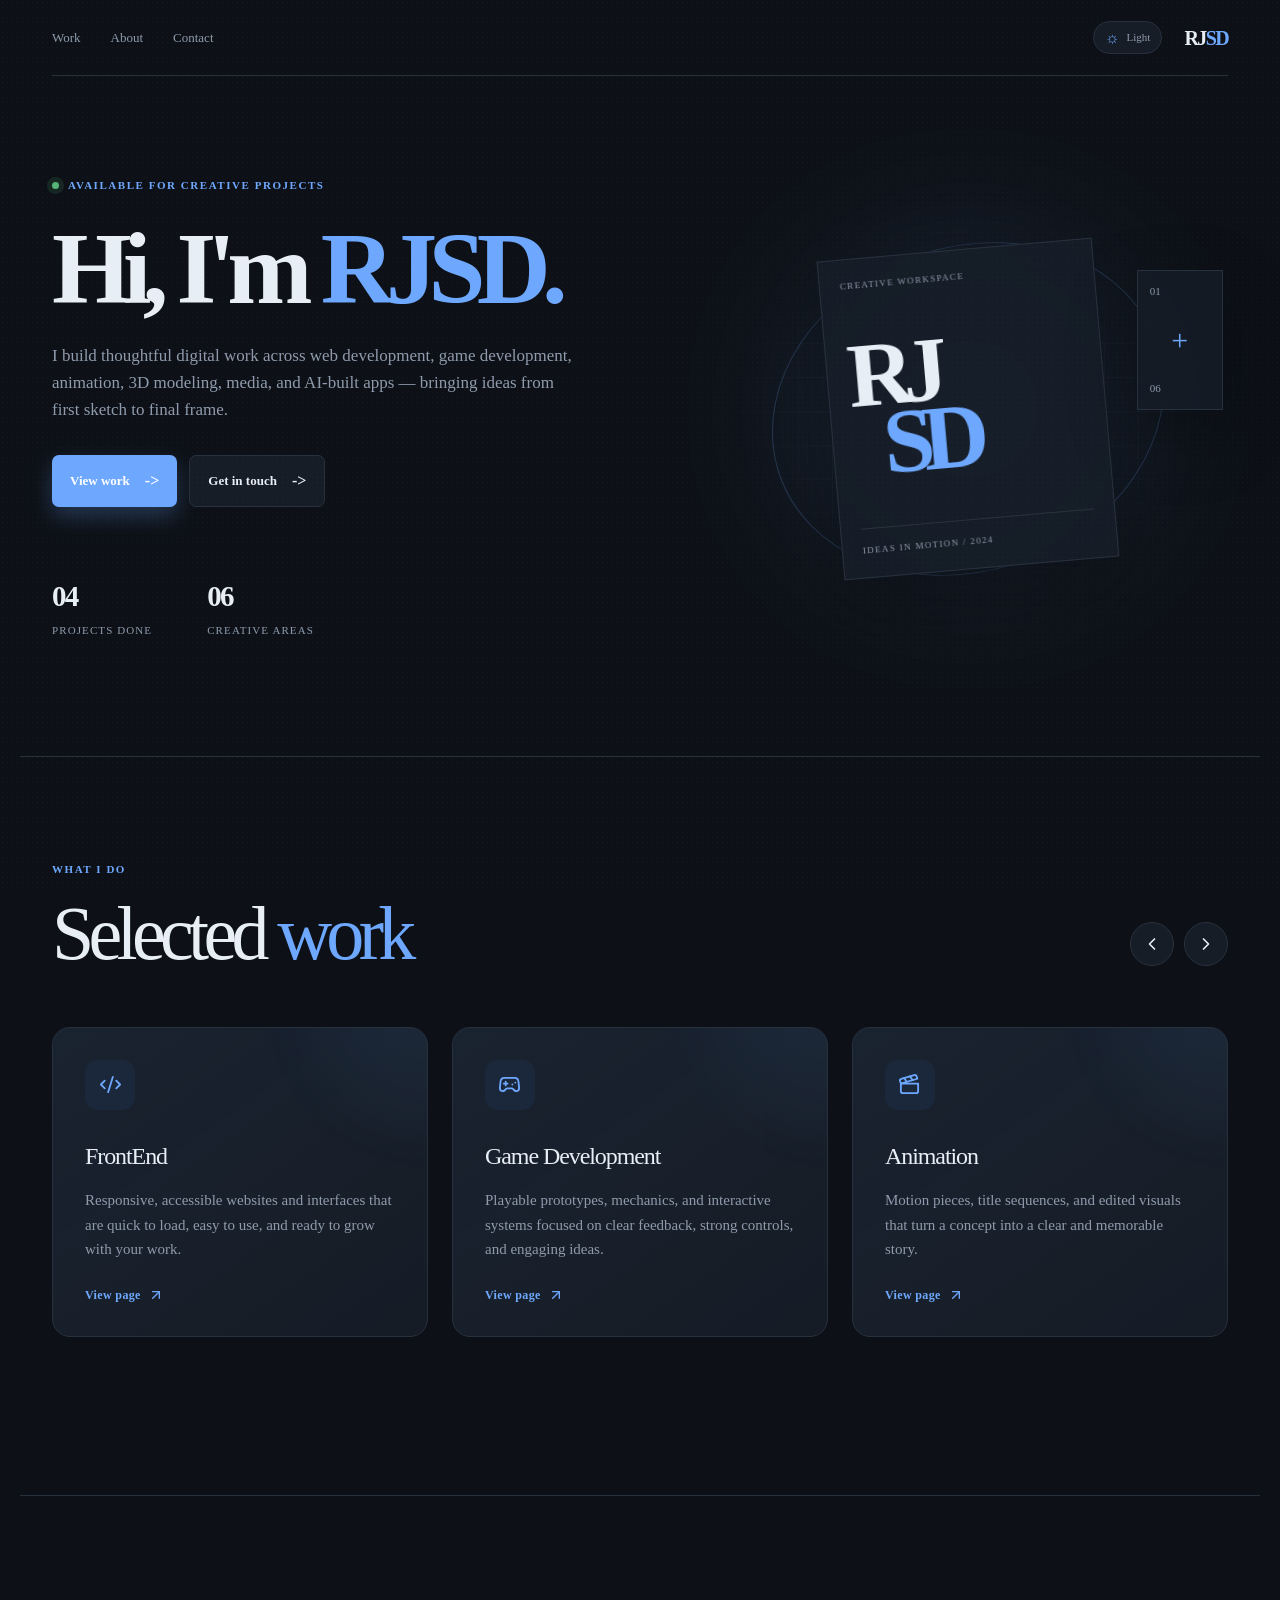
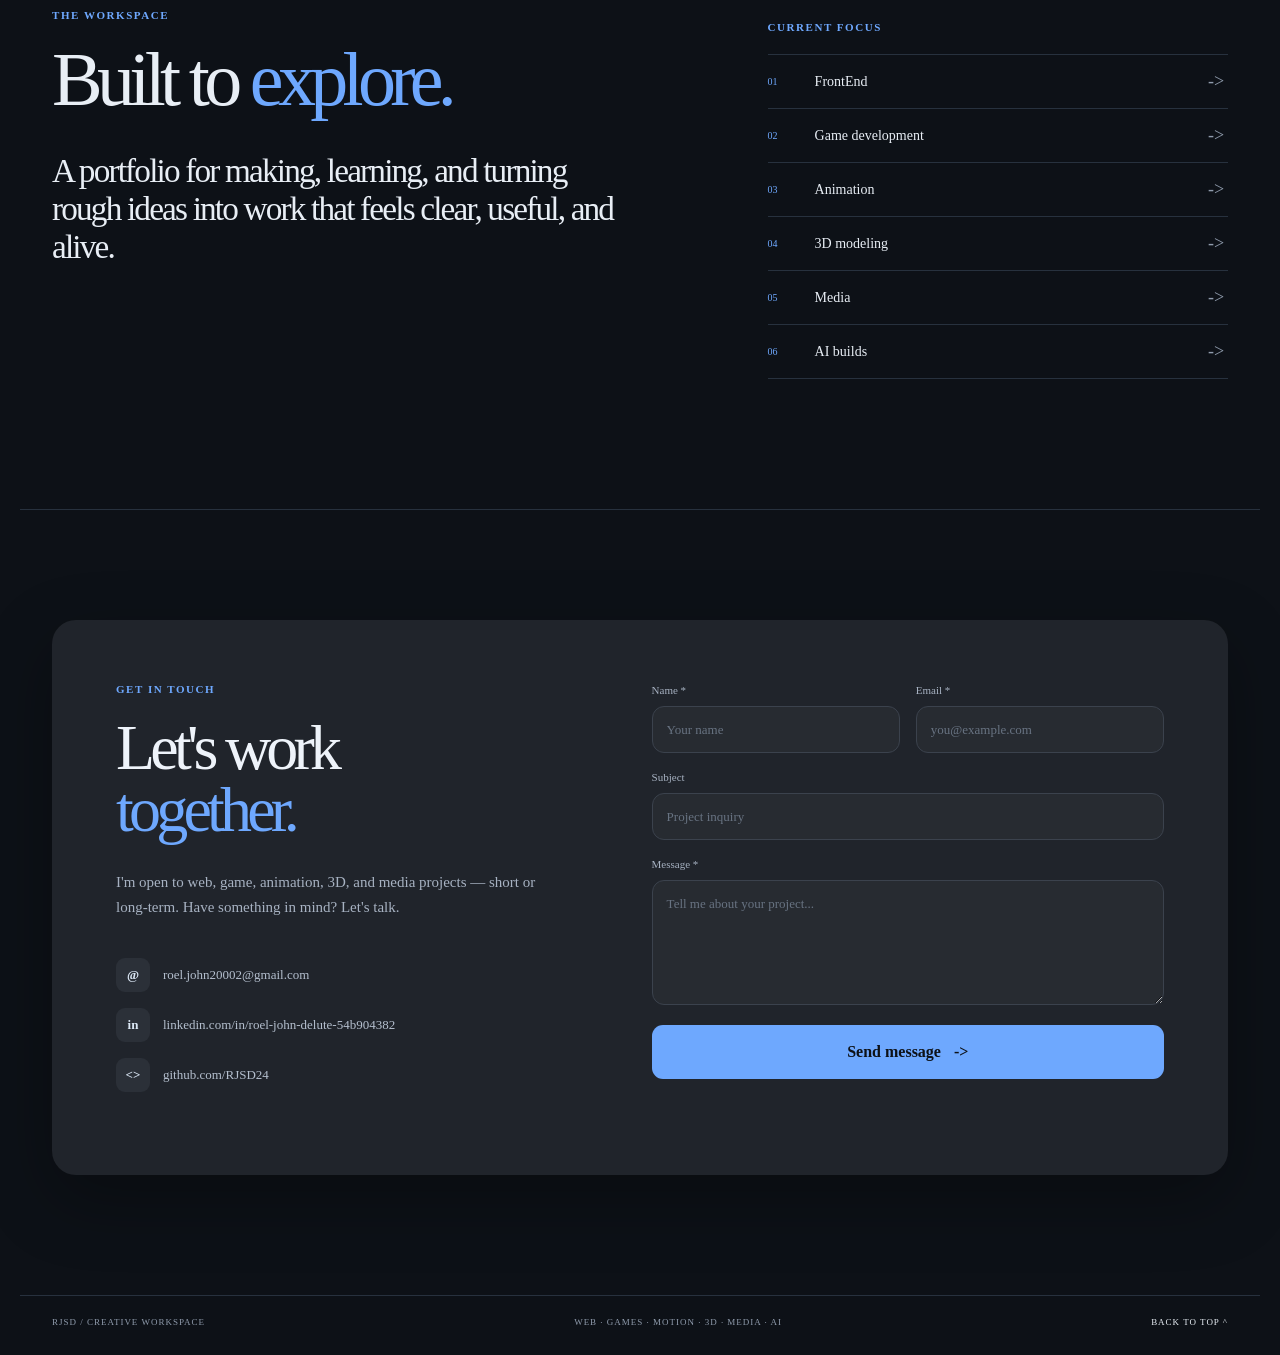
==== commit 62f5d39d: "feat: add AI Builds category, fix links" ====
--- a/index.html
+++ b/index.html
@@ -1,4 +1,4 @@
-<!DOCTYPE html><html lang="en"><head><meta charSet="utf-8"/><meta name="viewport" content="width=device-width, initial-scale=1"/><link rel="stylesheet" href="./_next/static/css/index.DVL6C5C4.css" data-rsc-css-href="./_next/static/css/index.DVL6C5C4.css" data-precedence="vite-rsc/importer-resources"/><link rel="modulepreload" fetchPriority="low" href="./_next/static/chunks/index-BVzuSKIw.js"/><script src="./_next/static/chunks/rolldown-runtime-C60lm6uB.js" type="module" async=""></script><script src="./_next/static/chunks/framework-BgSIrAUN.js" type="module" async=""></script><link rel="modulepreload" href="./_next/static/chunks/layout-segment-context-D5r_d2En.js" crossorigin=""/><link rel="modulepreload" href="./_next/static/chunks/page-aNiK5xiS.js" crossorigin=""/><link rel="modulepreload" href="./_next/static/chunks/play-n3oQrY5u.js" crossorigin=""/><title>RJSD — Creative Workspace</title><meta name="description" content="RJSD is a creative workspace for web development, game development, animation, 3D modeling, and media."/><meta property="og:title" content="RJSD - Creative Workspace"/><meta property="og:description" content="Creative work across web, games, animation, 3D modeling, and media. Featuring Kazam."/><meta property="og:image" content="https://rjsd24.github.io/og.png"/><meta property="og:image:width" content="1729"/><meta property="og:image:height" content="910"/><meta property="og:image:alt" content="RJSD Media - Featured Project: Kazam"/><meta name="twitter:card" content="summary_large_image"/><meta name="twitter:title" content="RJSD - Creative Workspace"/><meta name="twitter:description" content="Creative work across web, games, animation, 3D modeling, and media. Featuring Kazam."/><meta name="twitter:image" content="https://rjsd24.github.io/og.png"/><link rel="shortcut icon" href="./favicon.svg"/><link rel="icon" href="./favicon.svg"/><script>Object.assign(((self[Symbol.for("vinext.navigationRuntime")]??={bootstrap:{routeManifest:null},functions:{}}).bootstrap.rsc??={rsc:[]}),{params:{},nav:{"pathname":"/","searchParams":[]}})</script><link rel="modulepreload" href="./_next/static/chunks/index-BVzuSKIw.js" />
+<!DOCTYPE html><html lang="en"><head><meta charSet="utf-8"/><meta name="viewport" content="width=device-width, initial-scale=1"/><link rel="stylesheet" href="./_next/static/css/index.DfZDnENa.css" data-rsc-css-href="./_next/static/css/index.DfZDnENa.css" data-precedence="vite-rsc/importer-resources"/><link rel="modulepreload" fetchPriority="low" href="./_next/static/chunks/index-ByydYXrP.js"/><script src="./_next/static/chunks/rolldown-runtime-C60lm6uB.js" type="module" async=""></script><script src="./_next/static/chunks/framework-BgSIrAUN.js" type="module" async=""></script><link rel="modulepreload" href="./_next/static/chunks/layout-segment-context-Dl1eaN2F.js" crossorigin=""/><link rel="modulepreload" href="./_next/static/chunks/page-BVoB06OZ.js" crossorigin=""/><link rel="modulepreload" href="./_next/static/chunks/play-Cx9zh_uv.js" crossorigin=""/><title>RJSD — Creative Workspace</title><meta name="description" content="RJSD is a creative workspace for web development, game development, animation, 3D modeling, media, and AI builds."/><meta property="og:title" content="RJSD - Creative Workspace"/><meta property="og:description" content="Creative work across web, games, animation, 3D modeling, media, and AI builds. Featuring Kazam."/><meta property="og:image" content="https://rjsd24.github.io/og.png"/><meta property="og:image:width" content="1729"/><meta property="og:image:height" content="910"/><meta property="og:image:alt" content="RJSD Media - Featured Project: Kazam"/><meta name="twitter:card" content="summary_large_image"/><meta name="twitter:title" content="RJSD - Creative Workspace"/><meta name="twitter:description" content="Creative work across web, games, animation, 3D modeling, media, and AI builds. Featuring Kazam."/><meta name="twitter:image" content="https://rjsd24.github.io/og.png"/><link rel="shortcut icon" href="./favicon.svg"/><link rel="icon" href="./favicon.svg"/><script>Object.assign(((self[Symbol.for("vinext.navigationRuntime")]??={bootstrap:{routeManifest:null},functions:{}}).bootstrap.rsc??={rsc:[]}),{params:{},nav:{"pathname":"/","searchParams":[]}})</script><link rel="modulepreload" href="./_next/static/chunks/index-ByydYXrP.js" />
 <link rel="preload" href="./_next/static/_vinext_fonts/geist-8ac0455e797f/geist-98bbbccb.woff2" as="font" type="font/woff2" crossorigin />
 <link rel="preload" href="./_next/static/_vinext_fonts/geist-mono-00e989178794/geist-mono-013b2f2f.woff2" as="font" type="font/woff2" crossorigin />
 <style data-vinext-fonts>/* cyrillic-ext */
@@ -128,4 +128,4 @@
 
 .__variable_geist_mono_0bm7fsx { --font-geist-mono: 'Geist Mono', 'Geist Mono Fallback'; }
 </style>
-</head><body class="__variable_geist_013ydlh __variable_geist_mono_0bm7fsx antialiased"><div class="portfolio-app theme-dark" id="top"><header class="site-header"><nav class="header-nav" aria-label="Main navigation"><div class="nav-links"><a href="#work">Work</a><a href="#about">About</a><a href="#contact">Contact</a></div><button class="theme-toggle" type="button" aria-label="Switch to light mode"><span>☼</span><small>Light</small></button><a class="brand" href="#top" aria-label="RJSD home"><span>RJ</span><b>SD</b></a></nav></header><main><section class="hero-section" aria-labelledby="hero-title"><div class="hero-copy"><p class="eyebrow"><span class="live-dot"></span> Available for creative projects</p><h1 id="hero-title">Hi, I&#x27;m <span class="accent-text">RJSD</span><span class="hero-dot">.</span></h1><p class="hero-description">I build thoughtful digital work across web development, game development, animation, 3D modeling, and media — bringing ideas from first sketch to final frame.</p><div class="hero-actions"><a class="button button-primary" href="#work">View work <span>-&gt;</span></a><a class="button button-quiet" href="#contact">Get in touch <span>-&gt;</span></a></div><div class="stats" aria-label="Portfolio stats"><div><strong>04</strong><span>Projects done</span></div><div><strong>05</strong><span>Creative areas</span></div></div></div><div class="hero-visual" aria-label="RJSD creative workspace graphic" role="img"><div class="visual-glow"></div><div class="visual-grid"></div><div class="visual-card visual-card-main"><span class="visual-kicker">Creative workspace</span><strong>RJ<br/><em>SD</em></strong><span class="visual-footer">Ideas in motion / 2024</span></div><div class="visual-card visual-card-side"><span>01</span><i>+</i><span>05</span></div><div class="visual-ring"></div></div></section><section class="work-section" id="work" aria-labelledby="work-title"><div class="section-heading"><div><p class="eyebrow">What I do</p><h2 id="work-title">Selected <em>work</em></h2></div><div class="slider-controls" aria-label="Selected work controls"><button type="button" aria-label="Show previous work"><svg xmlns="http://www.w3.org/2000/svg" width="20" height="20" viewBox="0 0 24 24" fill="none" stroke="currentColor" stroke-width="2" stroke-linecap="round" stroke-linejoin="round" class="lucide lucide-chevron-left" aria-hidden="true"><path d="m15 18-6-6 6-6"></path></svg></button><button type="button" aria-label="Show next work"><svg xmlns="http://www.w3.org/2000/svg" width="20" height="20" viewBox="0 0 24 24" fill="none" stroke="currentColor" stroke-width="2" stroke-linecap="round" stroke-linejoin="round" class="lucide lucide-chevron-right" aria-hidden="true"><path d="m9 18 6-6-6-6"></path></svg></button></div></div><div class="project-grid" role="region" aria-label="Selected work slider" tabindex="0"><a class="project-card" href="./work/frontend" aria-label="View FrontEnd work page"><span class="project-icon" aria-hidden="true"><svg xmlns="http://www.w3.org/2000/svg" width="23" height="23" viewBox="0 0 24 24" fill="none" stroke="currentColor" stroke-width="1.9" stroke-linecap="round" stroke-linejoin="round" class="lucide lucide-code-xml" aria-hidden="true"><path d="m18 16 4-4-4-4"></path><path d="m6 8-4 4 4 4"></path><path d="m14.5 4-5 16"></path></svg></span><h3>FrontEnd</h3><p>Responsive, accessible websites and interfaces that are quick to load, easy to use, and ready to grow with your work.</p><span class="project-card-link">View page <svg xmlns="http://www.w3.org/2000/svg" width="16" height="16" viewBox="0 0 24 24" fill="none" stroke="currentColor" stroke-width="2" stroke-linecap="round" stroke-linejoin="round" class="lucide lucide-arrow-up-right" aria-hidden="true"><path d="M7 7h10v10"></path><path d="M7 17 17 7"></path></svg></span></a><a class="project-card" href="./work/game-development" aria-label="View Game Development work page"><span class="project-icon" aria-hidden="true"><svg xmlns="http://www.w3.org/2000/svg" width="23" height="23" viewBox="0 0 24 24" fill="none" stroke="currentColor" stroke-width="1.9" stroke-linecap="round" stroke-linejoin="round" class="lucide lucide-gamepad2 lucide-gamepad-2" aria-hidden="true"><line x1="6" x2="10" y1="11" y2="11"></line><line x1="8" x2="8" y1="9" y2="13"></line><line x1="15" x2="15.01" y1="12" y2="12"></line><line x1="18" x2="18.01" y1="10" y2="10"></line><path d="M17.32 5H6.68a4 4 0 0 0-3.978 3.59c-.006.052-.01.101-.017.152C2.604 9.416 2 14.456 2 16a3 3 0 0 0 3 3c1 0 1.5-.5 2-1l1.414-1.414A2 2 0 0 1 9.828 16h4.344a2 2 0 0 1 1.414.586L17 18c.5.5 1 1 2 1a3 3 0 0 0 3-3c0-1.545-.604-6.584-.685-7.258-.007-.05-.011-.1-.017-.151A4 4 0 0 0 17.32 5z"></path></svg></span><h3>Game Development</h3><p>Playable prototypes, mechanics, and interactive systems focused on clear feedback, strong controls, and engaging ideas.</p><span class="project-card-link">View page <svg xmlns="http://www.w3.org/2000/svg" width="16" height="16" viewBox="0 0 24 24" fill="none" stroke="currentColor" stroke-width="2" stroke-linecap="round" stroke-linejoin="round" class="lucide lucide-arrow-up-right" aria-hidden="true"><path d="M7 7h10v10"></path><path d="M7 17 17 7"></path></svg></span></a><a class="project-card" href="./work/animation" aria-label="View Animation work page"><span class="project-icon" aria-hidden="true"><svg xmlns="http://www.w3.org/2000/svg" width="23" height="23" viewBox="0 0 24 24" fill="none" stroke="currentColor" stroke-width="1.9" stroke-linecap="round" stroke-linejoin="round" class="lucide lucide-clapperboard" aria-hidden="true"><path d="m12.296 3.464 3.02 3.956"></path><path d="M20.2 6 3 11l-.9-2.4c-.3-1.1.3-2.2 1.3-2.5l13.5-4c1.1-.3 2.2.3 2.5 1.3z"></path><path d="M3 11h18v8a2 2 0 0 1-2 2H5a2 2 0 0 1-2-2z"></path><path d="m6.18 5.276 3.1 3.899"></path></svg></span><h3>Animation</h3><p>Motion pieces, title sequences, and edited visuals that turn a concept into a clear and memorable story.</p><span class="project-card-link">View page <svg xmlns="http://www.w3.org/2000/svg" width="16" height="16" viewBox="0 0 24 24" fill="none" stroke="currentColor" stroke-width="2" stroke-linecap="round" stroke-linejoin="round" class="lucide lucide-arrow-up-right" aria-hidden="true"><path d="M7 7h10v10"></path><path d="M7 17 17 7"></path></svg></span></a><a class="project-card" href="./work/3d-modeling" aria-label="View 3D Modeling work page"><span class="project-icon" aria-hidden="true"><svg xmlns="http://www.w3.org/2000/svg" width="23" height="23" viewBox="0 0 24 24" fill="none" stroke="currentColor" stroke-width="1.9" stroke-linecap="round" stroke-linejoin="round" class="lucide lucide-box" aria-hidden="true"><path d="M21 8a2 2 0 0 0-1-1.73l-7-4a2 2 0 0 0-2 0l-7 4A2 2 0 0 0 3 8v8a2 2 0 0 0 1 1.73l7 4a2 2 0 0 0 2 0l7-4A2 2 0 0 0 21 16Z"></path><path d="m3.3 7 8.7 5 8.7-5"></path><path d="M12 22V12"></path></svg></span><h3>3D Modeling</h3><p>Objects, scenes, and polished renders built with attention to form, materials, lighting, and presentation.</p><span class="project-card-link">View page <svg xmlns="http://www.w3.org/2000/svg" width="16" height="16" viewBox="0 0 24 24" fill="none" stroke="currentColor" stroke-width="2" stroke-linecap="round" stroke-linejoin="round" class="lucide lucide-arrow-up-right" aria-hidden="true"><path d="M7 7h10v10"></path><path d="M7 17 17 7"></path></svg></span></a><a class="project-card" href="./work/media" aria-label="View Media work page"><span class="project-icon" aria-hidden="true"><svg xmlns="http://www.w3.org/2000/svg" width="23" height="23" viewBox="0 0 24 24" fill="none" stroke="currentColor" stroke-width="1.9" stroke-linecap="round" stroke-linejoin="round" class="lucide lucide-play" aria-hidden="true"><path d="M5 5a2 2 0 0 1 3.008-1.728l11.997 6.998a2 2 0 0 1 .003 3.458l-12 7A2 2 0 0 1 5 19z"></path></svg></span><h3>Media</h3><p>Campaign videos, app showcases, and focused edits that bring a clear message to the screen.</p><span class="project-card-link">View page <svg xmlns="http://www.w3.org/2000/svg" width="16" height="16" viewBox="0 0 24 24" fill="none" stroke="currentColor" stroke-width="2" stroke-linecap="round" stroke-linejoin="round" class="lucide lucide-arrow-up-right" aria-hidden="true"><path d="M7 7h10v10"></path><path d="M7 17 17 7"></path></svg></span></a></div></section><section class="about-section" id="about" aria-labelledby="about-title"><div class="about-intro"><p class="eyebrow">The workspace</p><h2 id="about-title">Built to <em>explore.</em></h2><p class="about-lead">A portfolio for making, learning, and turning rough ideas into work that feels clear, useful, and alive.</p></div><div class="focus-panel"><p class="eyebrow">Current focus</p><ul><li><span>0<!-- -->1</span>FrontEnd<b>-&gt;</b></li><li><span>0<!-- -->2</span>Game development<b>-&gt;</b></li><li><span>0<!-- -->3</span>Animation<b>-&gt;</b></li><li><span>0<!-- -->4</span>3D modeling<b>-&gt;</b></li><li><span>0<!-- -->5</span>Media<b>-&gt;</b></li></ul></div></section><section class="contact-section" id="contact" aria-labelledby="contact-title"><div class="contact-card"><div class="contact-copy"><p class="eyebrow">Get in touch</p><h2 id="contact-title">Let&#x27;s work<br/><em>together.</em></h2><p class="contact-intro">I&#x27;m open to web, game, animation, 3D, and media projects — short or long-term. Have something in mind? Let&#x27;s talk.</p><div class="contact-details"><a href="mailto:roel.john20002@gmail.com"><span class="contact-icon">@</span>roel.john20002@gmail.com</a><a href="https://www.linkedin.com/in/roel-john-delute-54b904382" target="_blank" rel="noreferrer"><span class="contact-icon">in</span>linkedin.com/in/roel-john-delute-54b904382</a></div></div><form class="contact-form"><label class="form-honeypot" aria-hidden="true">Leave this empty<input tabindex="-1" autoComplete="off" name="_honey"/></label><div class="form-row"><label>Name *<input required="" placeholder="Your name" name="name"/></label><label>Email *<input type="email" required="" placeholder="you@example.com" name="email"/></label></div><label>Subject<input placeholder="Project inquiry" name="subject"/></label><label>Message *<textarea name="message" required="" placeholder="Tell me about your project..." rows="5"></textarea></label><button class="form-submit" type="submit">Send message<!-- --> <span>-&gt;</span></button><p class="form-status form-status-idle" role="status" aria-live="polite"></p></form></div></section></main><footer class="site-footer"><span>RJSD / Creative workspace</span><span>Web · Games · Motion · 3D · Media</span><a href="#top">Back to top ^</a></footer></div><script type="module" src="./_next/static/chunks/index-BVzuSKIw.js" id="_R_" async=""></script><script>((self[Symbol.for("vinext.navigationRuntime")]??={bootstrap:{routeManifest:null},functions:{}}).bootstrap.rsc??={rsc:[]}).rsc.push("2:I[\"8c0f216c4604\",[],\"Children\",1]\n")</script><script>((self[Symbol.for("vinext.navigationRuntime")]??={bootstrap:{routeManifest:null},functions:{}}).bootstrap.rsc??={rsc:[]}).rsc.push("3:I[\"593f344dc510\",[],\"GlobalErrorBoundary\",1]\n")</script><script>((self[Symbol.for("vinext.navigationRuntime")]??={bootstrap:{routeManifest:null},functions:{}}).bootstrap.rsc??={rsc:[]}).rsc.push("4:I[\"0b874ad30386\",[],\"default\",1]\n")</script><script>((self[Symbol.for("vinext.navigationRuntime")]??={bootstrap:{routeManifest:null},functions:{}}).bootstrap.rsc??={rsc:[]}).rsc.push("5:I[\"593f344dc510\",[],\"ErrorBoundary\",1]\n")</script><script>((self[Symbol.for("vinext.navigationRuntime")]??={bootstrap:{routeManifest:null},functions:{}}).bootstrap.rsc??={rsc:[]}).rsc.push("6:I[\"15c18cfaeeff\",[],\"LayoutSegmentProvider\",1]\n")</script><script>((self[Symbol.for("vinext.navigationRuntime")]??={bootstrap:{routeManifest:null},functions:{}}).bootstrap.rsc??={rsc:[]}).rsc.push("7:I[\"8c0f216c4604\",[],\"Slot\",1]\n")</script><script>((self[Symbol.for("vinext.navigationRuntime")]??={bootstrap:{routeManifest:null},functions:{}}).bootstrap.rsc??={rsc:[]}).rsc.push("8:I[\"9276801271d6\",[],\"AppRouterScrollTarget\",1]\n")</script><script>((self[Symbol.for("vinext.navigationRuntime")]??={bootstrap:{routeManifest:null},functions:{}}).bootstrap.rsc??={rsc:[]}).rsc.push("9:I[\"593f344dc510\",[],\"RedirectBoundary\",1]\n")</script><script>((self[Symbol.for("vinext.navigationRuntime")]??={bootstrap:{routeManifest:null},functions:{}}).bootstrap.rsc??={rsc:[]}).rsc.push(":HL[\"./_next/static/css/index.DVL6C5C4.css\",\"style\"     ]\n")</script><script>((self[Symbol.for("vinext.navigationRuntime")]??={bootstrap:{routeManifest:null},functions:{}}).bootstrap.rsc??={rsc:[]}).rsc.push("0:{\"__route\":\"route:/\",\"__interceptionContext\":null,\"__layoutIds\":[\"layout:/\"],\"__rootLayout\":\"/\",\"__sourcePage\":\"/page\",\"page:/\":\"$L1\",\"layout:/\":[[[[\"$\",\"link\",\"css:./_next/static/css/index.DVL6C5C4.css\",{\"rel\":\"stylesheet\",\"precedence\":\"vite-rsc/importer-resources\",\"href\":\"./_next/static/css/index.DVL6C5C4.css\",\"data-rsc-css-href\":\"./_next/static/css/index.DVL6C5C4.css\"}],\"$undefined\"],[\"$\",\"html\",null,{\"lang\":\"en\",\"children\":[\"$\",\"body\",null,{\"className\":\"__variable_geist_013ydlh __variable_geist_mono_0bm7fsx antialiased\",\"children\":[\"$\",\"$L2\",null,{}]}]}]],null],\"route:/\":[[[\"$\",\"meta\",null,{\"charSet\":\"utf-8\"}],[[\"$\",\"title\",\"0\",{\"children\":\"RJSD — Creative Workspace\"}],[\"$\",\"meta\",\"1\",{\"name\":\"description\",\"content\":\"RJSD is a creative workspace for web development, game development, animation, 3D modeling, and media.\"}],[\"$\",\"meta\",\"2\",{\"property\":\"og:title\",\"content\":\"RJSD - Creative Workspace\"}],[\"$\",\"meta\",\"3\",{\"property\":\"og:description\",\"content\":\"Creative work across web, games, animation, 3D modeling, and media. Featuring Kazam.\"}],[\"$\",\"meta\",\"4\",{\"property\":\"og:image\",\"content\":\"https://rjsd24.github.io/og.png\"}],[\"$\",\"meta\",\"5\",{\"property\":\"og:image:width\",\"content\":\"1729\"}],[\"$\",\"meta\",\"6\",{\"property\":\"og:image:height\",\"content\":\"910\"}],[\"$\",\"meta\",\"7\",{\"property\":\"og:image:alt\",\"content\":\"RJSD Media - Featured Project: Kazam\"}],[\"$\",\"meta\",\"8\",{\"name\":\"twitter:card\",\"content\":\"summary_large_image\"}],[\"$\",\"meta\",\"9\",{\"name\":\"twitter:title\",\"content\":\"RJSD - Creative Workspace\"}],[\"$\",\"meta\",\"10\",{\"name\":\"twitter:description\",\"content\":\"Creative work across web, games, animation, 3D modeling, and media. Featuring Kazam.\"}],[\"$\",\"meta\",\"11\",{\"name\":\"twitter:image\",\"content\":\"https://rjsd24.github.io/og.png\"}],[\"$\",\"link\",\"12\",{\"rel\":\"shortcut icon\",\"href\":\"./favicon.svg\"}],[\"$\",\"link\",\"13\",{\"rel\":\"icon\",\"href\":\"./favicon.svg\"}]],[[\"$\",\"meta\",\"0\",{\"name\":\"viewport\",\"content\":\"width=device-width, initial-scale=1\"}]]],[\"$\",\"$L3\",null,{\"fallback\":\"$4\",\"children\":[\"$\",\"$L5\",null,{\"fallback\":\"$4\",\"children\":[\"$\",\"$L6\",null,{\"providerId\":\"layout:/\",\"segmentMap\":{\"children\":[]},\"children\":[\"$\",\"$L7\",null,{\"id\":\"layout:/\",\"parallelSlots\":\"$undefined\",\"children\":[\"$\",\"$L8\",null,{\"children\":[\"$\",\"$L9\",null,{\"children\":[[\"$\",\"$L6\",null,{\"providerId\":\"page:/\",\"segmentMap\":{\"children\":[\"__PAGE__\"]},\"children\":[\"$\",\"$L7\",null,{\"id\":\"page:/\"}]}],null]}]}]}]}]}]}],null,null],\"__layoutFlags\":{\"layout:/\":\"s\"},\"__artifactCompatibility\":{\"schemaVersion\":1,\"graphVersion\":\"app-route-graph:1177fd80f83fa7b0\",\"deploymentVersion\":\"de23eef7-3064-4b7e-ae1a-87635f6e674f\",\"appElementsSchemaVersion\":1,\"rscPayloadSchemaVersion\":1,\"rootBoundaryId\":\"/\",\"renderEpoch\":null},\"__renderObservation\":{\"schemaVersion\":1,\"output\":{\"kind\":\"app-rsc\",\"mountedSlotsFingerprint\":null,\"renderEpoch\":null,\"rootBoundaryId\":\"/\",\"routeId\":\"route:/\"},\"completeness\":\"partial\",\"boundaryOutcome\":{\"kind\":\"unknown\"},\"requestApis\":[{\"kind\":\"connection\",\"status\":\"unknown\"},{\"kind\":\"cookies\",\"status\":\"unknown\"},{\"kind\":\"draftMode\",\"status\":\"unknown\"},{\"kind\":\"headers\",\"status\":\"unknown\"},{\"kind\":\"params\",\"status\":\"unknown\"},{\"kind\":\"searchParams\",\"status\":\"unknown\"}],\"dynamicFetches\":[],\"cacheTags\":[\"/\",\"_N_T_/\",\"_N_T_/index\",\"_N_T_/layout\",\"_N_T_/page\"],\"pathTags\":[\"/\"],\"cacheability\":\"unknown\",\"downgrade\":{\"target\":\"freshRender\",\"reasons\":[{\"code\":\"CP_DOWNGRADE_CACHEABILITY_UNKNOWN\",\"target\":\"freshRender\"},{\"code\":\"CP_DOWNGRADE_INCOMPLETE_OBSERVATION\",\"completeness\":\"partial\",\"target\":\"freshRender\"},{\"code\":\"CP_DOWNGRADE_UNKNOWN_REQUEST_API\",\"requestApi\":\"connection\",\"target\":\"freshRender\"},{\"code\":\"CP_DOWNGRADE_UNKNOWN_REQUEST_API\",\"requestApi\":\"cookies\",\"target\":\"freshRender\"},{\"code\":\"CP_DOWNGRADE_UNKNOWN_REQUEST_API\",\"requestApi\":\"draftMode\",\"target\":\"freshRender\"},{\"code\":\"CP_DOWNGRADE_UNKNOWN_REQUEST_API\",\"requestApi\":\"headers\",\"target\":\"freshRender\"},{\"code\":\"CP_DOWNGRADE_UNKNOWN_REQUEST_API\",\"requestApi\":\"params\",\"target\":\"freshRender\"},{\"code\":\"CP_DOWNGRADE_UNKNOWN_REQUEST_API\",\"requestApi\":\"searchParams\",\"target\":\"freshRender\"}],\"fallback\":{\"kind\":\"breakerFallback\",\"code\":\"CP_PRIVATE_DYNAMIC_DOWNGRADE\",\"mode\":\"renderFresh\",\"scope\":\"affectedOutput\",\"fields\":{\"reasonCodes\":[\"CP_DOWNGRADE_CACHEABILITY_UNKNOWN\",\"CP_DOWNGRADE_INCOMPLETE_OBSERVATION\",\"CP_DOWNGRADE_UNKNOWN_REQUEST_API\",\"CP_DOWNGRADE_UNKNOWN_REQUEST_API\",\"CP_DOWNGRADE_UNKNOWN_REQUEST_API\",\"CP_DOWNGRADE_UNKNOWN_REQUEST_API\",\"CP_DOWNGRADE_UNKNOWN_REQUEST_API\",\"CP_DOWNGRADE_UNKNOWN_REQUEST_API\"],\"target\":\"freshRender\"}},\"isPublicCacheCandidate\":false}}}\n")</script><script>((self[Symbol.for("vinext.navigationRuntime")]??={bootstrap:{routeManifest:null},functions:{}}).bootstrap.rsc??={rsc:[]}).rsc.push("a:I[\"6efdf509a785\",[],\"default\",1]\n")</script><script>((self[Symbol.for("vinext.navigationRuntime")]??={bootstrap:{routeManifest:null},functions:{}}).bootstrap.rsc??={rsc:[]}).rsc.push("1:[\"$\",\"$La\",null,{\"params\":\"$@b\",\"searchParams\":\"$@c\"}]\n")</script><script>((self[Symbol.for("vinext.navigationRuntime")]??={bootstrap:{routeManifest:null},functions:{}}).bootstrap.rsc??={rsc:[]}).rsc.push("b:{}\n")</script><script>((self[Symbol.for("vinext.navigationRuntime")]??={bootstrap:{routeManifest:null},functions:{}}).bootstrap.rsc??={rsc:[]}).rsc.push("c:{}\n")</script><script>Object.assign(((self[Symbol.for("vinext.navigationRuntime")]??={bootstrap:{routeManifest:null},functions:{}}).bootstrap.rsc??={rsc:[]}),{"initialCacheKind":"dynamic"});((self[Symbol.for("vinext.navigationRuntime")]??={bootstrap:{routeManifest:null},functions:{}}).bootstrap.rsc??={rsc:[]}).done=true</script></body></html>+</head><body class="__variable_geist_013ydlh __variable_geist_mono_0bm7fsx antialiased"><div class="portfolio-app theme-dark" id="top"><header class="site-header"><nav class="header-nav" aria-label="Main navigation"><div class="nav-links"><a href="#work">Work</a><a href="#about">About</a><a href="#contact">Contact</a></div><button class="theme-toggle" type="button" aria-label="Switch to light mode"><span>☼</span><small>Light</small></button><a class="brand" href="#top" aria-label="RJSD home"><span>RJ</span><b>SD</b></a></nav></header><main><section class="hero-section" aria-labelledby="hero-title"><div class="hero-copy"><p class="eyebrow"><span class="live-dot"></span> Available for creative projects</p><h1 id="hero-title">Hi, I&#x27;m <span class="accent-text">RJSD</span><span class="hero-dot">.</span></h1><p class="hero-description">I build thoughtful digital work across web development, game development, animation, 3D modeling, media, and AI-built apps — bringing ideas from first sketch to final frame.</p><div class="hero-actions"><a class="button button-primary" href="#work">View work <span>-&gt;</span></a><a class="button button-quiet" href="#contact">Get in touch <span>-&gt;</span></a></div><div class="stats" aria-label="Portfolio stats"><div><strong>04</strong><span>Projects done</span></div><div><strong>06</strong><span>Creative areas</span></div></div></div><div class="hero-visual" aria-label="RJSD creative workspace graphic" role="img"><div class="visual-glow"></div><div class="visual-grid"></div><div class="visual-card visual-card-main"><span class="visual-kicker">Creative workspace</span><strong>RJ<br/><em>SD</em></strong><span class="visual-footer">Ideas in motion / 2024</span></div><div class="visual-card visual-card-side"><span>01</span><i>+</i><span>06</span></div><div class="visual-ring"></div></div></section><section class="work-section" id="work" aria-labelledby="work-title"><div class="section-heading"><div><p class="eyebrow">What I do</p><h2 id="work-title">Selected <em>work</em></h2></div><div class="slider-controls" aria-label="Selected work controls"><button type="button" aria-label="Show previous work"><svg xmlns="http://www.w3.org/2000/svg" width="20" height="20" viewBox="0 0 24 24" fill="none" stroke="currentColor" stroke-width="2" stroke-linecap="round" stroke-linejoin="round" class="lucide lucide-chevron-left" aria-hidden="true"><path d="m15 18-6-6 6-6"></path></svg></button><button type="button" aria-label="Show next work"><svg xmlns="http://www.w3.org/2000/svg" width="20" height="20" viewBox="0 0 24 24" fill="none" stroke="currentColor" stroke-width="2" stroke-linecap="round" stroke-linejoin="round" class="lucide lucide-chevron-right" aria-hidden="true"><path d="m9 18 6-6-6-6"></path></svg></button></div></div><div class="project-grid" role="region" aria-label="Selected work slider" tabindex="0"><a class="project-card" href="./work/frontend" aria-label="View FrontEnd work page"><span class="project-icon" aria-hidden="true"><svg xmlns="http://www.w3.org/2000/svg" width="23" height="23" viewBox="0 0 24 24" fill="none" stroke="currentColor" stroke-width="1.9" stroke-linecap="round" stroke-linejoin="round" class="lucide lucide-code-xml" aria-hidden="true"><path d="m18 16 4-4-4-4"></path><path d="m6 8-4 4 4 4"></path><path d="m14.5 4-5 16"></path></svg></span><h3>FrontEnd</h3><p>Responsive, accessible websites and interfaces that are quick to load, easy to use, and ready to grow with your work.</p><span class="project-card-link">View page <svg xmlns="http://www.w3.org/2000/svg" width="16" height="16" viewBox="0 0 24 24" fill="none" stroke="currentColor" stroke-width="2" stroke-linecap="round" stroke-linejoin="round" class="lucide lucide-arrow-up-right" aria-hidden="true"><path d="M7 7h10v10"></path><path d="M7 17 17 7"></path></svg></span></a><a class="project-card" href="./work/game-development" aria-label="View Game Development work page"><span class="project-icon" aria-hidden="true"><svg xmlns="http://www.w3.org/2000/svg" width="23" height="23" viewBox="0 0 24 24" fill="none" stroke="currentColor" stroke-width="1.9" stroke-linecap="round" stroke-linejoin="round" class="lucide lucide-gamepad2 lucide-gamepad-2" aria-hidden="true"><line x1="6" x2="10" y1="11" y2="11"></line><line x1="8" x2="8" y1="9" y2="13"></line><line x1="15" x2="15.01" y1="12" y2="12"></line><line x1="18" x2="18.01" y1="10" y2="10"></line><path d="M17.32 5H6.68a4 4 0 0 0-3.978 3.59c-.006.052-.01.101-.017.152C2.604 9.416 2 14.456 2 16a3 3 0 0 0 3 3c1 0 1.5-.5 2-1l1.414-1.414A2 2 0 0 1 9.828 16h4.344a2 2 0 0 1 1.414.586L17 18c.5.5 1 1 2 1a3 3 0 0 0 3-3c0-1.545-.604-6.584-.685-7.258-.007-.05-.011-.1-.017-.151A4 4 0 0 0 17.32 5z"></path></svg></span><h3>Game Development</h3><p>Playable prototypes, mechanics, and interactive systems focused on clear feedback, strong controls, and engaging ideas.</p><span class="project-card-link">View page <svg xmlns="http://www.w3.org/2000/svg" width="16" height="16" viewBox="0 0 24 24" fill="none" stroke="currentColor" stroke-width="2" stroke-linecap="round" stroke-linejoin="round" class="lucide lucide-arrow-up-right" aria-hidden="true"><path d="M7 7h10v10"></path><path d="M7 17 17 7"></path></svg></span></a><a class="project-card" href="./work/animation" aria-label="View Animation work page"><span class="project-icon" aria-hidden="true"><svg xmlns="http://www.w3.org/2000/svg" width="23" height="23" viewBox="0 0 24 24" fill="none" stroke="currentColor" stroke-width="1.9" stroke-linecap="round" stroke-linejoin="round" class="lucide lucide-clapperboard" aria-hidden="true"><path d="m12.296 3.464 3.02 3.956"></path><path d="M20.2 6 3 11l-.9-2.4c-.3-1.1.3-2.2 1.3-2.5l13.5-4c1.1-.3 2.2.3 2.5 1.3z"></path><path d="M3 11h18v8a2 2 0 0 1-2 2H5a2 2 0 0 1-2-2z"></path><path d="m6.18 5.276 3.1 3.899"></path></svg></span><h3>Animation</h3><p>Motion pieces, title sequences, and edited visuals that turn a concept into a clear and memorable story.</p><span class="project-card-link">View page <svg xmlns="http://www.w3.org/2000/svg" width="16" height="16" viewBox="0 0 24 24" fill="none" stroke="currentColor" stroke-width="2" stroke-linecap="round" stroke-linejoin="round" class="lucide lucide-arrow-up-right" aria-hidden="true"><path d="M7 7h10v10"></path><path d="M7 17 17 7"></path></svg></span></a><a class="project-card" href="./work/3d-modeling" aria-label="View 3D Modeling work page"><span class="project-icon" aria-hidden="true"><svg xmlns="http://www.w3.org/2000/svg" width="23" height="23" viewBox="0 0 24 24" fill="none" stroke="currentColor" stroke-width="1.9" stroke-linecap="round" stroke-linejoin="round" class="lucide lucide-box" aria-hidden="true"><path d="M21 8a2 2 0 0 0-1-1.73l-7-4a2 2 0 0 0-2 0l-7 4A2 2 0 0 0 3 8v8a2 2 0 0 0 1 1.73l7 4a2 2 0 0 0 2 0l7-4A2 2 0 0 0 21 16Z"></path><path d="m3.3 7 8.7 5 8.7-5"></path><path d="M12 22V12"></path></svg></span><h3>3D Modeling</h3><p>Objects, scenes, and polished renders built with attention to form, materials, lighting, and presentation.</p><span class="project-card-link">View page <svg xmlns="http://www.w3.org/2000/svg" width="16" height="16" viewBox="0 0 24 24" fill="none" stroke="currentColor" stroke-width="2" stroke-linecap="round" stroke-linejoin="round" class="lucide lucide-arrow-up-right" aria-hidden="true"><path d="M7 7h10v10"></path><path d="M7 17 17 7"></path></svg></span></a><a class="project-card" href="./work/media" aria-label="View Media work page"><span class="project-icon" aria-hidden="true"><svg xmlns="http://www.w3.org/2000/svg" width="23" height="23" viewBox="0 0 24 24" fill="none" stroke="currentColor" stroke-width="1.9" stroke-linecap="round" stroke-linejoin="round" class="lucide lucide-play" aria-hidden="true"><path d="M5 5a2 2 0 0 1 3.008-1.728l11.997 6.998a2 2 0 0 1 .003 3.458l-12 7A2 2 0 0 1 5 19z"></path></svg></span><h3>Media</h3><p>Campaign videos, app showcases, and focused edits that bring a clear message to the screen.</p><span class="project-card-link">View page <svg xmlns="http://www.w3.org/2000/svg" width="16" height="16" viewBox="0 0 24 24" fill="none" stroke="currentColor" stroke-width="2" stroke-linecap="round" stroke-linejoin="round" class="lucide lucide-arrow-up-right" aria-hidden="true"><path d="M7 7h10v10"></path><path d="M7 17 17 7"></path></svg></span></a><a class="project-card" href="./work/ai-builds" aria-label="View AI Builds work page"><span class="project-icon" aria-hidden="true"><svg xmlns="http://www.w3.org/2000/svg" width="23" height="23" viewBox="0 0 24 24" fill="none" stroke="currentColor" stroke-width="1.9" stroke-linecap="round" stroke-linejoin="round" class="lucide lucide-bot" aria-hidden="true"><path d="M12 8V4H8"></path><rect width="16" height="12" x="4" y="8" rx="2"></rect><path d="M2 14h2"></path><path d="M20 14h2"></path><path d="M15 13v2"></path><path d="M9 13v2"></path></svg></span><h3>AI Builds</h3><p>Working apps and prototypes built by directing AI agents, with the features, the method, and the limits of each one.</p><span class="project-card-link">View page <svg xmlns="http://www.w3.org/2000/svg" width="16" height="16" viewBox="0 0 24 24" fill="none" stroke="currentColor" stroke-width="2" stroke-linecap="round" stroke-linejoin="round" class="lucide lucide-arrow-up-right" aria-hidden="true"><path d="M7 7h10v10"></path><path d="M7 17 17 7"></path></svg></span></a></div></section><section class="about-section" id="about" aria-labelledby="about-title"><div class="about-intro"><p class="eyebrow">The workspace</p><h2 id="about-title">Built to <em>explore.</em></h2><p class="about-lead">A portfolio for making, learning, and turning rough ideas into work that feels clear, useful, and alive.</p></div><div class="focus-panel"><p class="eyebrow">Current focus</p><ul><li><span>0<!-- -->1</span>FrontEnd<b>-&gt;</b></li><li><span>0<!-- -->2</span>Game development<b>-&gt;</b></li><li><span>0<!-- -->3</span>Animation<b>-&gt;</b></li><li><span>0<!-- -->4</span>3D modeling<b>-&gt;</b></li><li><span>0<!-- -->5</span>Media<b>-&gt;</b></li><li><span>0<!-- -->6</span>AI builds<b>-&gt;</b></li></ul></div></section><section class="contact-section" id="contact" aria-labelledby="contact-title"><div class="contact-card"><div class="contact-copy"><p class="eyebrow">Get in touch</p><h2 id="contact-title">Let&#x27;s work<br/><em>together.</em></h2><p class="contact-intro">I&#x27;m open to web, game, animation, 3D, and media projects — short or long-term. Have something in mind? Let&#x27;s talk.</p><div class="contact-details"><a href="mailto:roel.john20002@gmail.com"><span class="contact-icon">@</span>roel.john20002@gmail.com</a><a href="https://www.linkedin.com/in/roel-john-delute-54b904382" target="_blank" rel="noreferrer"><span class="contact-icon">in</span>linkedin.com/in/roel-john-delute-54b904382</a><a href="https://github.com/RJSD24" target="_blank" rel="noreferrer"><span class="contact-icon">&lt;&gt;</span>github.com/RJSD24</a></div></div><form class="contact-form"><label class="form-honeypot" aria-hidden="true">Leave this empty<input tabindex="-1" autoComplete="off" name="_honey"/></label><div class="form-row"><label>Name *<input required="" placeholder="Your name" name="name"/></label><label>Email *<input type="email" required="" placeholder="you@example.com" name="email"/></label></div><label>Subject<input placeholder="Project inquiry" name="subject"/></label><label>Message *<textarea name="message" required="" placeholder="Tell me about your project..." rows="5"></textarea></label><button class="form-submit" type="submit">Send message<!-- --> <span>-&gt;</span></button><p class="form-status form-status-idle" role="status" aria-live="polite"></p></form></div></section></main><footer class="site-footer"><span>RJSD / Creative workspace</span><span>Web · Games · Motion · 3D · Media · AI</span><a href="#top">Back to top ^</a></footer></div><script type="module" src="./_next/static/chunks/index-ByydYXrP.js" id="_R_" async=""></script><script>((self[Symbol.for("vinext.navigationRuntime")]??={bootstrap:{routeManifest:null},functions:{}}).bootstrap.rsc??={rsc:[]}).rsc.push("2:I[\"8c0f216c4604\",[],\"Children\",1]\n")</script><script>((self[Symbol.for("vinext.navigationRuntime")]??={bootstrap:{routeManifest:null},functions:{}}).bootstrap.rsc??={rsc:[]}).rsc.push("3:I[\"593f344dc510\",[],\"GlobalErrorBoundary\",1]\n")</script><script>((self[Symbol.for("vinext.navigationRuntime")]??={bootstrap:{routeManifest:null},functions:{}}).bootstrap.rsc??={rsc:[]}).rsc.push("4:I[\"0b874ad30386\",[],\"default\",1]\n")</script><script>((self[Symbol.for("vinext.navigationRuntime")]??={bootstrap:{routeManifest:null},functions:{}}).bootstrap.rsc??={rsc:[]}).rsc.push("5:I[\"593f344dc510\",[],\"ErrorBoundary\",1]\n")</script><script>((self[Symbol.for("vinext.navigationRuntime")]??={bootstrap:{routeManifest:null},functions:{}}).bootstrap.rsc??={rsc:[]}).rsc.push("6:I[\"15c18cfaeeff\",[],\"LayoutSegmentProvider\",1]\n")</script><script>((self[Symbol.for("vinext.navigationRuntime")]??={bootstrap:{routeManifest:null},functions:{}}).bootstrap.rsc??={rsc:[]}).rsc.push("7:I[\"8c0f216c4604\",[],\"Slot\",1]\n")</script><script>((self[Symbol.for("vinext.navigationRuntime")]??={bootstrap:{routeManifest:null},functions:{}}).bootstrap.rsc??={rsc:[]}).rsc.push("8:I[\"9276801271d6\",[],\"AppRouterScrollTarget\",1]\n")</script><script>((self[Symbol.for("vinext.navigationRuntime")]??={bootstrap:{routeManifest:null},functions:{}}).bootstrap.rsc??={rsc:[]}).rsc.push("9:I[\"593f344dc510\",[],\"RedirectBoundary\",1]\n")</script><script>((self[Symbol.for("vinext.navigationRuntime")]??={bootstrap:{routeManifest:null},functions:{}}).bootstrap.rsc??={rsc:[]}).rsc.push(":HL[\"./_next/static/css/index.DfZDnENa.css\",\"style\"     ]\n")</script><script>((self[Symbol.for("vinext.navigationRuntime")]??={bootstrap:{routeManifest:null},functions:{}}).bootstrap.rsc??={rsc:[]}).rsc.push("0:{\"__route\":\"route:/\",\"__interceptionContext\":null,\"__layoutIds\":[\"layout:/\"],\"__rootLayout\":\"/\",\"__sourcePage\":\"/page\",\"page:/\":\"$L1\",\"layout:/\":[[[[\"$\",\"link\",\"css:./_next/static/css/index.DfZDnENa.css\",{\"rel\":\"stylesheet\",\"precedence\":\"vite-rsc/importer-resources\",\"href\":\"./_next/static/css/index.DfZDnENa.css\",\"data-rsc-css-href\":\"./_next/static/css/index.DfZDnENa.css\"}],\"$undefined\"],[\"$\",\"html\",null,{\"lang\":\"en\",\"children\":[\"$\",\"body\",null,{\"className\":\"__variable_geist_013ydlh __variable_geist_mono_0bm7fsx antialiased\",\"children\":[\"$\",\"$L2\",null,{}]}]}]],null],\"route:/\":[[[\"$\",\"meta\",null,{\"charSet\":\"utf-8\"}],[[\"$\",\"title\",\"0\",{\"children\":\"RJSD — Creative Workspace\"}],[\"$\",\"meta\",\"1\",{\"name\":\"description\",\"content\":\"RJSD is a creative workspace for web development, game development, animation, 3D modeling, media, and AI builds.\"}],[\"$\",\"meta\",\"2\",{\"property\":\"og:title\",\"content\":\"RJSD - Creative Workspace\"}],[\"$\",\"meta\",\"3\",{\"property\":\"og:description\",\"content\":\"Creative work across web, games, animation, 3D modeling, media, and AI builds. Featuring Kazam.\"}],[\"$\",\"meta\",\"4\",{\"property\":\"og:image\",\"content\":\"https://rjsd24.github.io/og.png\"}],[\"$\",\"meta\",\"5\",{\"property\":\"og:image:width\",\"content\":\"1729\"}],[\"$\",\"meta\",\"6\",{\"property\":\"og:image:height\",\"content\":\"910\"}],[\"$\",\"meta\",\"7\",{\"property\":\"og:image:alt\",\"content\":\"RJSD Media - Featured Project: Kazam\"}],[\"$\",\"meta\",\"8\",{\"name\":\"twitter:card\",\"content\":\"summary_large_image\"}],[\"$\",\"meta\",\"9\",{\"name\":\"twitter:title\",\"content\":\"RJSD - Creative Workspace\"}],[\"$\",\"meta\",\"10\",{\"name\":\"twitter:description\",\"content\":\"Creative work across web, games, animation, 3D modeling, media, and AI builds. Featuring Kazam.\"}],[\"$\",\"meta\",\"11\",{\"name\":\"twitter:image\",\"content\":\"https://rjsd24.github.io/og.png\"}],[\"$\",\"link\",\"12\",{\"rel\":\"shortcut icon\",\"href\":\"./favicon.svg\"}],[\"$\",\"link\",\"13\",{\"rel\":\"icon\",\"href\":\"./favicon.svg\"}]],[[\"$\",\"meta\",\"0\",{\"name\":\"viewport\",\"content\":\"width=device-width, initial-scale=1\"}]]],[\"$\",\"$L3\",null,{\"fallback\":\"$4\",\"children\":[\"$\",\"$L5\",null,{\"fallback\":\"$4\",\"children\":[\"$\",\"$L6\",null,{\"providerId\":\"layout:/\",\"segmentMap\":{\"children\":[]},\"children\":[\"$\",\"$L7\",null,{\"id\":\"layout:/\",\"parallelSlots\":\"$undefined\",\"children\":[\"$\",\"$L8\",null,{\"children\":[\"$\",\"$L9\",null,{\"children\":[[\"$\",\"$L6\",null,{\"providerId\":\"page:/\",\"segmentMap\":{\"children\":[\"__PAGE__\"]},\"children\":[\"$\",\"$L7\",null,{\"id\":\"page:/\"}]}],null]}]}]}]}]}]}],null,null],\"__layoutFlags\":{\"layout:/\":\"s\"},\"__artifactCompatibility\":{\"schemaVersion\":1,\"graphVersion\":\"app-route-graph:1177fd80f83fa7b0\",\"deploymentVersion\":\"5128b7b7-3d01-4458-b205-f18777b2abd0\",\"appElementsSchemaVersion\":1,\"rscPayloadSchemaVersion\":1,\"rootBoundaryId\":\"/\",\"renderEpoch\":null},\"__renderObservation\":{\"schemaVersion\":1,\"output\":{\"kind\":\"app-rsc\",\"mountedSlotsFingerprint\":null,\"renderEpoch\":null,\"rootBoundaryId\":\"/\",\"routeId\":\"route:/\"},\"completeness\":\"partial\",\"boundaryOutcome\":{\"kind\":\"unknown\"},\"requestApis\":[{\"kind\":\"connection\",\"status\":\"unknown\"},{\"kind\":\"cookies\",\"status\":\"unknown\"},{\"kind\":\"draftMode\",\"status\":\"unknown\"},{\"kind\":\"headers\",\"status\":\"unknown\"},{\"kind\":\"params\",\"status\":\"unknown\"},{\"kind\":\"searchParams\",\"status\":\"unknown\"}],\"dynamicFetches\":[],\"cacheTags\":[\"/\",\"_N_T_/\",\"_N_T_/index\",\"_N_T_/layout\",\"_N_T_/page\"],\"pathTags\":[\"/\"],\"cacheability\":\"unknown\",\"downgrade\":{\"target\":\"freshRender\",\"reasons\":[{\"code\":\"CP_DOWNGRADE_CACHEABILITY_UNKNOWN\",\"target\":\"freshRender\"},{\"code\":\"CP_DOWNGRADE_INCOMPLETE_OBSERVATION\",\"completeness\":\"partial\",\"target\":\"freshRender\"},{\"code\":\"CP_DOWNGRADE_UNKNOWN_REQUEST_API\",\"requestApi\":\"connection\",\"target\":\"freshRender\"},{\"code\":\"CP_DOWNGRADE_UNKNOWN_REQUEST_API\",\"requestApi\":\"cookies\",\"target\":\"freshRender\"},{\"code\":\"CP_DOWNGRADE_UNKNOWN_REQUEST_API\",\"requestApi\":\"draftMode\",\"target\":\"freshRender\"},{\"code\":\"CP_DOWNGRADE_UNKNOWN_REQUEST_API\",\"requestApi\":\"headers\",\"target\":\"freshRender\"},{\"code\":\"CP_DOWNGRADE_UNKNOWN_REQUEST_API\",\"requestApi\":\"params\",\"target\":\"freshRender\"},{\"code\":\"CP_DOWNGRADE_UNKNOWN_REQUEST_API\",\"requestApi\":\"searchParams\",\"target\":\"freshRender\"}],\"fallback\":{\"kind\":\"breakerFallback\",\"code\":\"CP_PRIVATE_DYNAMIC_DOWNGRADE\",\"mode\":\"renderFresh\",\"scope\":\"affectedOutput\",\"fields\":{\"reasonCodes\":[\"CP_DOWNGRADE_CACHEABILITY_UNKNOWN\",\"CP_DOWNGRADE_INCOMPLETE_OBSERVATION\",\"CP_DOWNGRADE_UNKNOWN_REQUEST_API\",\"CP_DOWNGRADE_UNKNOWN_REQUEST_API\",\"CP_DOWNGRADE_UNKNOWN_REQUEST_API\",\"CP_DOWNGRADE_UNKNOWN_REQUEST_API\",\"CP_DOWNGRADE_UNKNOWN_REQUEST_API\",\"CP_DOWNGRADE_UNKNOWN_REQUEST_API\"],\"target\":\"freshRender\"}},\"isPublicCacheCandidate\":false}}}\n")</script><script>((self[Symbol.for("vinext.navigationRuntime")]??={bootstrap:{routeManifest:null},functions:{}}).bootstrap.rsc??={rsc:[]}).rsc.push("a:I[\"6efdf509a785\",[],\"default\",1]\n")</script><script>((self[Symbol.for("vinext.navigationRuntime")]??={bootstrap:{routeManifest:null},functions:{}}).bootstrap.rsc??={rsc:[]}).rsc.push("1:[\"$\",\"$La\",null,{\"params\":\"$@b\",\"searchParams\":\"$@c\"}]\n")</script><script>((self[Symbol.for("vinext.navigationRuntime")]??={bootstrap:{routeManifest:null},functions:{}}).bootstrap.rsc??={rsc:[]}).rsc.push("b:{}\n")</script><script>((self[Symbol.for("vinext.navigationRuntime")]??={bootstrap:{routeManifest:null},functions:{}}).bootstrap.rsc??={rsc:[]}).rsc.push("c:{}\n")</script><script>Object.assign(((self[Symbol.for("vinext.navigationRuntime")]??={bootstrap:{routeManifest:null},functions:{}}).bootstrap.rsc??={rsc:[]}),{"initialCacheKind":"dynamic"});((self[Symbol.for("vinext.navigationRuntime")]??={bootstrap:{routeManifest:null},functions:{}}).bootstrap.rsc??={rsc:[]}).done=true</script></body></html>
--- a/_next/static/css/index.DfZDnENa.css
+++ b/_next/static/css/index.DfZDnENa.css
@@ -0,0 +1 @@
+@layer theme{@theme default{--font-sans: ui-sans-serif, system-ui, sans-serif, "Apple Color Emoji", "Segoe UI Emoji", "Segoe UI Symbol", "Noto Color Emoji"; --font-serif: ui-serif, Georgia, Cambria, "Times New Roman", Times, serif; --font-mono: ui-monospace, SFMono-Regular, Menlo, Monaco, Consolas, "Liberation Mono", "Courier New", monospace; --color-red-50: oklch(97.1% .013 17.38); --color-red-100: oklch(93.6% .032 17.717); --color-red-200: oklch(88.5% .062 18.334); --color-red-300: oklch(80.8% .114 19.571); --color-red-400: oklch(70.4% .191 22.216); --color-red-500: oklch(63.7% .237 25.331); --color-red-600: oklch(57.7% .245 27.325); --color-red-700: oklch(50.5% .213 27.518); --color-red-800: oklch(44.4% .177 26.899); --color-red-900: oklch(39.6% .141 25.723); --color-red-950: oklch(25.8% .092 26.042); --color-orange-50: oklch(98% .016 73.684); --color-orange-100: oklch(95.4% .038 75.164); --color-orange-200: oklch(90.1% .076 70.697); --color-orange-300: oklch(83.7% .128 66.29); --color-orange-400: oklch(75% .183 55.934); --color-orange-500: oklch(70.5% .213 47.604); --color-orange-600: oklch(64.6% .222 41.116); --color-orange-700: oklch(55.3% .195 38.402); --color-orange-800: oklch(47% .157 37.304); --color-orange-900: oklch(40.8% .123 38.172); --color-orange-950: oklch(26.6% .079 36.259); --color-amber-50: oklch(98.7% .022 95.277); --color-amber-100: oklch(96.2% .059 95.617); --color-amber-200: oklch(92.4% .12 95.746); --color-amber-300: oklch(87.9% .169 91.605); --color-amber-400: oklch(82.8% .189 84.429); --color-amber-500: oklch(76.9% .188 70.08); --color-amber-600: oklch(66.6% .179 58.318); --color-amber-700: oklch(55.5% .163 48.998); --color-amber-800: oklch(47.3% .137 46.201); --color-amber-900: oklch(41.4% .112 45.904); --color-amber-950: oklch(27.9% .077 45.635); --color-yellow-50: oklch(98.7% .026 102.212); --color-yellow-100: oklch(97.3% .071 103.193); --color-yellow-200: oklch(94.5% .129 101.54); --color-yellow-300: oklch(90.5% .182 98.111); --color-yellow-400: oklch(85.2% .199 91.936); --color-yellow-500: oklch(79.5% .184 86.047); --color-yellow-600: oklch(68.1% .162 75.834); --color-yellow-700: oklch(55.4% .135 66.442); --color-yellow-800: oklch(47.6% .114 61.907); --color-yellow-900: oklch(42.1% .095 57.708); --color-yellow-950: oklch(28.6% .066 53.813); --color-lime-50: oklch(98.6% .031 120.757); --color-lime-100: oklch(96.7% .067 122.328); --color-lime-200: oklch(93.8% .127 124.321); --color-lime-300: oklch(89.7% .196 126.665); --color-lime-400: oklch(84.1% .238 128.85); --color-lime-500: oklch(76.8% .233 130.85); --color-lime-600: oklch(64.8% .2 131.684); --color-lime-700: oklch(53.2% .157 131.589); --color-lime-800: oklch(45.3% .124 130.933); --color-lime-900: oklch(40.5% .101 131.063); --color-lime-950: oklch(27.4% .072 132.109); --color-green-50: oklch(98.2% .018 155.826); --color-green-100: oklch(96.2% .044 156.743); --color-green-200: oklch(92.5% .084 155.995); --color-green-300: oklch(87.1% .15 154.449); --color-green-400: oklch(79.2% .209 151.711); --color-green-500: oklch(72.3% .219 149.579); --color-green-600: oklch(62.7% .194 149.214); --color-green-700: oklch(52.7% .154 150.069); --color-green-800: oklch(44.8% .119 151.328); --color-green-900: oklch(39.3% .095 152.535); --color-green-950: oklch(26.6% .065 152.934); --color-emerald-50: oklch(97.9% .021 166.113); --color-emerald-100: oklch(95% .052 163.051); --color-emerald-200: oklch(90.5% .093 164.15); --color-emerald-300: oklch(84.5% .143 164.978); --color-emerald-400: oklch(76.5% .177 163.223); --color-emerald-500: oklch(69.6% .17 162.48); --color-emerald-600: oklch(59.6% .145 163.225); --color-emerald-700: oklch(50.8% .118 165.612); --color-emerald-800: oklch(43.2% .095 166.913); --color-emerald-900: oklch(37.8% .077 168.94); --color-emerald-950: oklch(26.2% .051 172.552); --color-teal-50: oklch(98.4% .014 180.72); --color-teal-100: oklch(95.3% .051 180.801); --color-teal-200: oklch(91% .096 180.426); --color-teal-300: oklch(85.5% .138 181.071); --color-teal-400: oklch(77.7% .152 181.912); --color-teal-500: oklch(70.4% .14 182.503); --color-teal-600: oklch(60% .118 184.704); --color-teal-700: oklch(51.1% .096 186.391); --color-teal-800: oklch(43.7% .078 188.216); --color-teal-900: oklch(38.6% .063 188.416); --color-teal-950: oklch(27.7% .046 192.524); --color-cyan-50: oklch(98.4% .019 200.873); --color-cyan-100: oklch(95.6% .045 203.388); --color-cyan-200: oklch(91.7% .08 205.041); --color-cyan-300: oklch(86.5% .127 207.078); --color-cyan-400: oklch(78.9% .154 211.53); --color-cyan-500: oklch(71.5% .143 215.221); --color-cyan-600: oklch(60.9% .126 221.723); --color-cyan-700: oklch(52% .105 223.128); --color-cyan-800: oklch(45% .085 224.283); --color-cyan-900: oklch(39.8% .07 227.392); --color-cyan-950: oklch(30.2% .056 229.695); --color-sky-50: oklch(97.7% .013 236.62); --color-sky-100: oklch(95.1% .026 236.824); --color-sky-200: oklch(90.1% .058 230.902); --color-sky-300: oklch(82.8% .111 230.318); --color-sky-400: oklch(74.6% .16 232.661); --color-sky-500: oklch(68.5% .169 237.323); --color-sky-600: oklch(58.8% .158 241.966); --color-sky-700: oklch(50% .134 242.749); --color-sky-800: oklch(44.3% .11 240.79); --color-sky-900: oklch(39.1% .09 240.876); --color-sky-950: oklch(29.3% .066 243.157); --color-blue-50: oklch(97% .014 254.604); --color-blue-100: oklch(93.2% .032 255.585); --color-blue-200: oklch(88.2% .059 254.128); --color-blue-300: oklch(80.9% .105 251.813); --color-blue-400: oklch(70.7% .165 254.624); --color-blue-500: oklch(62.3% .214 259.815); --color-blue-600: oklch(54.6% .245 262.881); --color-blue-700: oklch(48.8% .243 264.376); --color-blue-800: oklch(42.4% .199 265.638); --color-blue-900: oklch(37.9% .146 265.522); --color-blue-950: oklch(28.2% .091 267.935); --color-indigo-50: oklch(96.2% .018 272.314); --color-indigo-100: oklch(93% .034 272.788); --color-indigo-200: oklch(87% .065 274.039); --color-indigo-300: oklch(78.5% .115 274.713); --color-indigo-400: oklch(67.3% .182 276.935); --color-indigo-500: oklch(58.5% .233 277.117); --color-indigo-600: oklch(51.1% .262 276.966); --color-indigo-700: oklch(45.7% .24 277.023); --color-indigo-800: oklch(39.8% .195 277.366); --color-indigo-900: oklch(35.9% .144 278.697); --color-indigo-950: oklch(25.7% .09 281.288); --color-violet-50: oklch(96.9% .016 293.756); --color-violet-100: oklch(94.3% .029 294.588); --color-violet-200: oklch(89.4% .057 293.283); --color-violet-300: oklch(81.1% .111 293.571); --color-violet-400: oklch(70.2% .183 293.541); --color-violet-500: oklch(60.6% .25 292.717); --color-violet-600: oklch(54.1% .281 293.009); --color-violet-700: oklch(49.1% .27 292.581); --color-violet-800: oklch(43.2% .232 292.759); --color-violet-900: oklch(38% .189 293.745); --color-violet-950: oklch(28.3% .141 291.089); --color-purple-50: oklch(97.7% .014 308.299); --color-purple-100: oklch(94.6% .033 307.174); --color-purple-200: oklch(90.2% .063 306.703); --color-purple-300: oklch(82.7% .119 306.383); --color-purple-400: oklch(71.4% .203 305.504); --color-purple-500: oklch(62.7% .265 303.9); --color-purple-600: oklch(55.8% .288 302.321); --color-purple-700: oklch(49.6% .265 301.924); --color-purple-800: oklch(43.8% .218 303.724); --color-purple-900: oklch(38.1% .176 304.987); --color-purple-950: oklch(29.1% .149 302.717); --color-fuchsia-50: oklch(97.7% .017 320.058); --color-fuchsia-100: oklch(95.2% .037 318.852); --color-fuchsia-200: oklch(90.3% .076 319.62); --color-fuchsia-300: oklch(83.3% .145 321.434); --color-fuchsia-400: oklch(74% .238 322.16); --color-fuchsia-500: oklch(66.7% .295 322.15); --color-fuchsia-600: oklch(59.1% .293 322.896); --color-fuchsia-700: oklch(51.8% .253 323.949); --color-fuchsia-800: oklch(45.2% .211 324.591); --color-fuchsia-900: oklch(40.1% .17 325.612); --color-fuchsia-950: oklch(29.3% .136 325.661); --color-pink-50: oklch(97.1% .014 343.198); --color-pink-100: oklch(94.8% .028 342.258); --color-pink-200: oklch(89.9% .061 343.231); --color-pink-300: oklch(82.3% .12 346.018); --color-pink-400: oklch(71.8% .202 349.761); --color-pink-500: oklch(65.6% .241 354.308); --color-pink-600: oklch(59.2% .249 .584); --color-pink-700: oklch(52.5% .223 3.958); --color-pink-800: oklch(45.9% .187 3.815); --color-pink-900: oklch(40.8% .153 2.432); --color-pink-950: oklch(28.4% .109 3.907); --color-rose-50: oklch(96.9% .015 12.422); --color-rose-100: oklch(94.1% .03 12.58); --color-rose-200: oklch(89.2% .058 10.001); --color-rose-300: oklch(81% .117 11.638); --color-rose-400: oklch(71.2% .194 13.428); --color-rose-500: oklch(64.5% .246 16.439); --color-rose-600: oklch(58.6% .253 17.585); --color-rose-700: oklch(51.4% .222 16.935); --color-rose-800: oklch(45.5% .188 13.697); --color-rose-900: oklch(41% .159 10.272); --color-rose-950: oklch(27.1% .105 12.094); --color-slate-50: oklch(98.4% .003 247.858); --color-slate-100: oklch(96.8% .007 247.896); --color-slate-200: oklch(92.9% .013 255.508); --color-slate-300: oklch(86.9% .022 252.894); --color-slate-400: oklch(70.4% .04 256.788); --color-slate-500: oklch(55.4% .046 257.417); --color-slate-600: oklch(44.6% .043 257.281); --color-slate-700: oklch(37.2% .044 257.287); --color-slate-800: oklch(27.9% .041 260.031); --color-slate-900: oklch(20.8% .042 265.755); --color-slate-950: oklch(12.9% .042 264.695); --color-gray-50: oklch(98.5% .002 247.839); --color-gray-100: oklch(96.7% .003 264.542); --color-gray-200: oklch(92.8% .006 264.531); --color-gray-300: oklch(87.2% .01 258.338); --color-gray-400: oklch(70.7% .022 261.325); --color-gray-500: oklch(55.1% .027 264.364); --color-gray-600: oklch(44.6% .03 256.802); --color-gray-700: oklch(37.3% .034 259.733); --color-gray-800: oklch(27.8% .033 256.848); --color-gray-900: oklch(21% .034 264.665); --color-gray-950: oklch(13% .028 261.692); --color-zinc-50: oklch(98.5% 0 0); --color-zinc-100: oklch(96.7% .001 286.375); --color-zinc-200: oklch(92% .004 286.32); --color-zinc-300: oklch(87.1% .006 286.286); --color-zinc-400: oklch(70.5% .015 286.067); --color-zinc-500: oklch(55.2% .016 285.938); --color-zinc-600: oklch(44.2% .017 285.786); --color-zinc-700: oklch(37% .013 285.805); --color-zinc-800: oklch(27.4% .006 286.033); --color-zinc-900: oklch(21% .006 285.885); --color-zinc-950: oklch(14.1% .005 285.823); --color-neutral-50: oklch(98.5% 0 0); --color-neutral-100: oklch(97% 0 0); --color-neutral-200: oklch(92.2% 0 0); --color-neutral-300: oklch(87% 0 0); --color-neutral-400: oklch(70.8% 0 0); --color-neutral-500: oklch(55.6% 0 0); --color-neutral-600: oklch(43.9% 0 0); --color-neutral-700: oklch(37.1% 0 0); --color-neutral-800: oklch(26.9% 0 0); --color-neutral-900: oklch(20.5% 0 0); --color-neutral-950: oklch(14.5% 0 0); --color-stone-50: oklch(98.5% .001 106.423); --color-stone-100: oklch(97% .001 106.424); --color-stone-200: oklch(92.3% .003 48.717); --color-stone-300: oklch(86.9% .005 56.366); --color-stone-400: oklch(70.9% .01 56.259); --color-stone-500: oklch(55.3% .013 58.071); --color-stone-600: oklch(44.4% .011 73.639); --color-stone-700: oklch(37.4% .01 67.558); --color-stone-800: oklch(26.8% .007 34.298); --color-stone-900: oklch(21.6% .006 56.043); --color-stone-950: oklch(14.7% .004 49.25); --color-mauve-50: oklch(98.5% 0 0); --color-mauve-100: oklch(96% .003 325.6); --color-mauve-200: oklch(92.2% .005 325.62); --color-mauve-300: oklch(86.5% .012 325.68); --color-mauve-400: oklch(71.1% .019 323.02); --color-mauve-500: oklch(54.2% .034 322.5); --color-mauve-600: oklch(43.5% .029 321.78); --color-mauve-700: oklch(36.4% .029 323.89); --color-mauve-800: oklch(26.3% .024 320.12); --color-mauve-900: oklch(21.2% .019 322.12); --color-mauve-950: oklch(14.5% .008 326); --color-olive-50: oklch(98.8% .003 106.5); --color-olive-100: oklch(96.6% .005 106.5); --color-olive-200: oklch(93% .007 106.5); --color-olive-300: oklch(88% .011 106.6); --color-olive-400: oklch(73.7% .021 106.9); --color-olive-500: oklch(58% .031 107.3); --color-olive-600: oklch(46.6% .025 107.3); --color-olive-700: oklch(39.4% .023 107.4); --color-olive-800: oklch(28.6% .016 107.4); --color-olive-900: oklch(22.8% .013 107.4); --color-olive-950: oklch(15.3% .006 107.1); --color-mist-50: oklch(98.7% .002 197.1); --color-mist-100: oklch(96.3% .002 197.1); --color-mist-200: oklch(92.5% .005 214.3); --color-mist-300: oklch(87.2% .007 219.6); --color-mist-400: oklch(72.3% .014 214.4); --color-mist-500: oklch(56% .021 213.5); --color-mist-600: oklch(45% .017 213.2); --color-mist-700: oklch(37.8% .015 216); --color-mist-800: oklch(27.5% .011 216.9); --color-mist-900: oklch(21.8% .008 223.9); --color-mist-950: oklch(14.8% .004 228.8); --color-taupe-50: oklch(98.6% .002 67.8); --color-taupe-100: oklch(96% .002 17.2); --color-taupe-200: oklch(92.2% .005 34.3); --color-taupe-300: oklch(86.8% .007 39.5); --color-taupe-400: oklch(71.4% .014 41.2); --color-taupe-500: oklch(54.7% .021 43.1); --color-taupe-600: oklch(43.8% .017 39.3); --color-taupe-700: oklch(36.7% .016 35.7); --color-taupe-800: oklch(26.8% .011 36.5); --color-taupe-900: oklch(21.4% .009 43.1); --color-taupe-950: oklch(14.7% .004 49.3); --color-black: #000; --color-white: #fff; --spacing: .25rem; --breakpoint-sm: 40rem; --breakpoint-md: 48rem; --breakpoint-lg: 64rem; --breakpoint-xl: 80rem; --breakpoint-2xl: 96rem; --container-3xs: 16rem; --container-2xs: 18rem; --container-xs: 20rem; --container-sm: 24rem; --container-md: 28rem; --container-lg: 32rem; --container-xl: 36rem; --container-2xl: 42rem; --container-3xl: 48rem; --container-4xl: 56rem; --container-5xl: 64rem; --container-6xl: 72rem; --container-7xl: 80rem; --text-xs: .75rem; --text-xs--line-height: calc(1 / .75); --text-sm: .875rem; --text-sm--line-height: calc(1.25 / .875); --text-base: 1rem; --text-base--line-height: calc(1.5 / 1); --text-lg: 1.125rem; --text-lg--line-height: calc(1.75 / 1.125); --text-xl: 1.25rem; --text-xl--line-height: calc(1.75 / 1.25); --text-2xl: 1.5rem; --text-2xl--line-height: calc(2 / 1.5); --text-3xl: 1.875rem; --text-3xl--line-height: calc(2.25 / 1.875); --text-4xl: 2.25rem; --text-4xl--line-height: calc(2.5 / 2.25); --text-5xl: 3rem; --text-5xl--line-height: 1; --text-6xl: 3.75rem; --text-6xl--line-height: 1; --text-7xl: 4.5rem; --text-7xl--line-height: 1; --text-8xl: 6rem; --text-8xl--line-height: 1; --text-9xl: 8rem; --text-9xl--line-height: 1; --font-weight-thin: 100; --font-weight-extralight: 200; --font-weight-light: 300; --font-weight-normal: 400; --font-weight-medium: 500; --font-weight-semibold: 600; --font-weight-bold: 700; --font-weight-extrabold: 800; --font-weight-black: 900; --tracking-tighter: -.05em; --tracking-tight: -.025em; --tracking-normal: 0em; --tracking-wide: .025em; --tracking-wider: .05em; --tracking-widest: .1em; --leading-tight: 1.25; --leading-snug: 1.375; --leading-normal: 1.5; --leading-relaxed: 1.625; --leading-loose: 2; --radius-xs: .125rem; --radius-sm: .25rem; --radius-md: .375rem; --radius-lg: .5rem; --radius-xl: .75rem; --radius-2xl: 1rem; --radius-3xl: 1.5rem; --radius-4xl: 2rem; --shadow-2xs: 0 1px #0000000d; --shadow-xs: 0 1px 2px 0 #0000000d; --shadow-sm: 0 1px 3px 0 #0000001a, 0 1px 2px -1px #0000001a; --shadow-md: 0 4px 6px -1px #0000001a, 0 2px 4px -2px #0000001a; --shadow-lg: 0 10px 15px -3px #0000001a, 0 4px 6px -4px #0000001a; --shadow-xl: 0 20px 25px -5px #0000001a, 0 8px 10px -6px #0000001a; --shadow-2xl: 0 25px 50px -12px #00000040; --inset-shadow-2xs: inset 0 1px #0000000d; --inset-shadow-xs: inset 0 1px 1px #0000000d; --inset-shadow-sm: inset 0 2px 4px #0000000d; --drop-shadow-xs: 0 1px 1px #0000000d; --drop-shadow-sm: 0 1px 2px #00000026; --drop-shadow-md: 0 3px 3px #0000001f; --drop-shadow-lg: 0 4px 4px #00000026; --drop-shadow-xl: 0 9px 7px #0000001a; --drop-shadow-2xl: 0 25px 25px #00000026; --text-shadow-2xs: 0px 1px 0px #00000026; --text-shadow-xs: 0px 1px 1px #0003; --text-shadow-sm: 0px 1px 0px #00000013, 0px 1px 1px #00000013, 0px 2px 2px #00000013; --text-shadow-md: 0px 1px 1px #0000001a, 0px 1px 2px #0000001a, 0px 2px 4px #0000001a; --text-shadow-lg: 0px 1px 2px #0000001a, 0px 3px 2px #0000001a, 0px 4px 8px #0000001a; --ease-in: cubic-bezier(.4, 0, 1, 1); --ease-out: cubic-bezier(0, 0, .2, 1); --ease-in-out: cubic-bezier(.4, 0, .2, 1); --animate-spin: spin 1s linear infinite; --animate-ping: ping 1s cubic-bezier(0, 0, .2, 1) infinite; --animate-pulse: pulse 2s cubic-bezier(.4, 0, .6, 1) infinite; --animate-bounce: bounce 1s infinite; @keyframes spin { to { transform: rotate(360deg); } } @keyframes ping { 75%, 100% { transform: scale(2); opacity: 0; } } @keyframes pulse { 50% { opacity: .5; } } @keyframes bounce { 0%, 100% { transform: translateY(-25%); animation-timing-function: cubic-bezier(.8, 0, 1, 1); } 50% { transform: none; animation-timing-function: cubic-bezier(0, 0, .2, 1); } } --blur-xs: 4px; --blur-sm: 8px; --blur-md: 12px; --blur-lg: 16px; --blur-xl: 24px; --blur-2xl: 40px; --blur-3xl: 64px; --perspective-dramatic: 100px; --perspective-near: 300px; --perspective-normal: 500px; --perspective-midrange: 800px; --perspective-distant: 1200px; --aspect-video: 16 / 9; --default-transition-duration: .15s; --default-transition-timing-function: cubic-bezier(.4, 0, .2, 1); --default-font-family: --theme(--font-sans, initial); --default-font-feature-settings: --theme(--font-sans--font-feature-settings, initial); --default-font-variation-settings: --theme(--font-sans--font-variation-settings, initial); --default-mono-font-family: --theme(--font-mono, initial); --default-mono-font-feature-settings: --theme(--font-mono--font-feature-settings, initial); --default-mono-font-variation-settings: --theme(--font-mono--font-variation-settings, initial);}@theme default inline reference{--blur: 8px; --shadow: 0 1px 3px 0 #0000001a, 0 1px 2px -1px #0000001a; --shadow-inner: inset 0 2px 4px 0 #0000000d; --drop-shadow: 0 1px 2px #0000001a, 0 1px 1px #0000000f; --radius: .25rem; --max-width-prose: 65ch;}}@layer base{*,:after,:before{box-sizing:border-box;border:0 solid;margin:0;padding:0}::backdrop{box-sizing:border-box;border:0 solid;margin:0;padding:0}::file-selector-button{box-sizing:border-box;border:0 solid;margin:0;padding:0}html,:host{-webkit-text-size-adjust:100%;tab-size:4;line-height:1.5;font-family:--theme(--default-font-family, ui-sans-serif, system-ui, sans-serif, "Apple Color Emoji", "Segoe UI Emoji", "Segoe UI Symbol", "Noto Color Emoji");font-feature-settings:--theme(--default-font-feature-settings, normal);font-variation-settings:--theme(--default-font-variation-settings, normal);-webkit-tap-highlight-color:transparent}hr{height:0;color:inherit;border-top-width:1px}abbr:where([title]){-webkit-text-decoration:underline dotted;text-decoration:underline dotted}h1,h2,h3,h4,h5,h6{font-size:inherit;font-weight:inherit}a{color:inherit;-webkit-text-decoration:inherit;-webkit-text-decoration:inherit;text-decoration:inherit}b,strong{font-weight:bolder}code,kbd,samp,pre{font-family:--theme(--default-mono-font-family, ui-monospace, SFMono-Regular, Menlo, Monaco, Consolas, "Liberation Mono", "Courier New", monospace);font-feature-settings:--theme(--default-mono-font-feature-settings, normal);font-variation-settings:--theme(--default-mono-font-variation-settings, normal);font-size:1em}small{font-size:80%}sub,sup{vertical-align:baseline;font-size:75%;line-height:0;position:relative}sub{bottom:-.25em}sup{top:-.5em}table{text-indent:0;border-color:inherit;border-collapse:collapse}:-moz-focusring{outline:auto}progress{vertical-align:baseline}summary{display:list-item}ol,ul,menu{list-style:none}img,svg,video,canvas,audio,iframe,embed,object{vertical-align:middle;display:block}img,video{max-width:100%;height:auto}button,input,select,optgroup,textarea{font:inherit;font-feature-settings:inherit;font-variation-settings:inherit;letter-spacing:inherit;color:inherit;opacity:1;background-color:#0000;border-radius:0}::file-selector-button{font:inherit;font-feature-settings:inherit;font-variation-settings:inherit;letter-spacing:inherit;color:inherit;opacity:1;background-color:#0000;border-radius:0}:where(select:is([multiple],[size])) optgroup{font-weight:bolder}:where(select:is([multiple],[size])) optgroup option{padding-inline-start:20px}::file-selector-button{margin-inline-end:4px}::placeholder{opacity:1}@supports (not ((-webkit-appearance:-apple-pay-button))) or (contain-intrinsic-size:1px){::placeholder{color:color-mix(in oklab, currentcolor 50%, transparent)}}textarea{resize:vertical}::-webkit-search-decoration{-webkit-appearance:none}::-webkit-date-and-time-value{min-height:1lh;text-align:inherit}::-webkit-datetime-edit{display:inline-flex}::-webkit-datetime-edit-fields-wrapper{padding:0}::-webkit-datetime-edit{padding-block:0}::-webkit-datetime-edit-year-field{padding-block:0}::-webkit-datetime-edit-month-field{padding-block:0}::-webkit-datetime-edit-day-field{padding-block:0}::-webkit-datetime-edit-hour-field{padding-block:0}::-webkit-datetime-edit-minute-field{padding-block:0}::-webkit-datetime-edit-second-field{padding-block:0}::-webkit-datetime-edit-millisecond-field{padding-block:0}::-webkit-datetime-edit-meridiem-field{padding-block:0}::-webkit-calendar-picker-indicator{line-height:1}:-moz-ui-invalid{box-shadow:none}button,input:where([type=button],[type=reset],[type=submit]){-webkit-appearance:button;appearance:button}::file-selector-button{-webkit-appearance:button;appearance:button}::-webkit-inner-spin-button{height:auto}::-webkit-outer-spin-button{height:auto}[hidden]:where(:not([hidden=until-found])){display:none!important}}@layer components;@layer utilities{@tailwind utilities;}:root{font-family:var(--font-geist-sans), Arial, Helvetica, sans-serif}*{box-sizing:border-box}html{scroll-behavior:smooth}body{margin:0}a{color:inherit;text-decoration:none}button{font:inherit}.portfolio-app{--bg:#f6f8fb;--surface:#fff;--surface-soft:#edf2f8;--text:#17202b;--muted:#657386;--border:#dce3ec;--accent:#3d7ff2;--accent-strong:#255fca;--accent-soft:#e4edff;--shadow:0 24px 70px #1e375a1f;background:var(--bg);min-height:100vh;color:var(--text);transition:background .25s,color .25s;overflow:hidden}.theme-dark{--bg:#0d1117;--surface:#161d27;--surface-soft:#101722;--text:#e8eef5;--muted:#8f9bac;--border:#27313e;--accent:#6ea8fe;--accent-strong:#9cc4ff;--accent-soft:#182943;--shadow:0 24px 70px #0000004d}.portfolio-app:before{content:"";pointer-events:none;opacity:.035;z-index:3;background-image:radial-gradient(var(--text) .6px,transparent .6px);background-size:5px 5px;position:fixed;inset:0}.site-header{z-index:5;max-width:1240px;margin:auto;padding:0 32px;position:relative}.header-nav{border-bottom:1px solid var(--border);grid-template-columns:1fr auto auto;align-items:center;gap:22px;height:76px;display:grid}.nav-links{color:var(--muted);gap:30px;font-size:13px;display:flex}.nav-links a,.site-footer a{transition:color .2s}.nav-links a:hover,.site-footer a:hover{color:var(--accent)}.brand{letter-spacing:-.08em;justify-self:end;font-size:20px;font-weight:760}.brand span{color:var(--text)}.brand b{color:var(--accent);font-weight:760}.theme-toggle{border:1px solid var(--border);color:var(--muted);background:var(--surface);cursor:pointer;border-radius:999px;justify-self:end;align-items:center;gap:7px;padding:7px 11px;transition:border-color .2s,color .2s,background .2s;display:flex}.theme-toggle:hover{color:var(--accent);border-color:var(--accent)}.theme-toggle span{color:var(--accent);font-size:16px;line-height:1}.theme-toggle small{font-size:11px}.hero-section,.work-section,.about-section,.contact-section{max-width:1240px;margin:auto;padding-left:32px;padding-right:32px}.hero-section{grid-template-columns:1fr .9fr;align-items:center;gap:80px;min-height:680px;padding-top:80px;padding-bottom:95px;display:grid}.eyebrow{color:var(--accent);letter-spacing:.14em;text-transform:uppercase;align-items:center;gap:9px;margin:0;font-size:11px;font-weight:650;line-height:1.3;display:flex}.live-dot{background:#56b477;border-radius:50%;width:7px;height:7px;box-shadow:0 0 0 5px #56b47721}.hero-copy h1{letter-spacing:-.085em;max-width:700px;margin:26px 0 24px;font-size:clamp(61px,8vw,108px);font-weight:760;line-height:.97}.accent-text,.hero-dot{color:var(--accent)}.hero-description{max-width:520px;color:var(--muted);margin:0;font-size:17px;line-height:1.6}.hero-actions{flex-wrap:wrap;gap:12px;margin-top:31px;display:flex}.button{border-radius:7px;align-items:center;gap:15px;padding:13px 18px;font-size:13px;font-weight:620;transition:transform .2s,background .2s,color .2s,border-color .2s;display:inline-flex}.button:hover{transform:translateY(-2px)}.button-primary{background:var(--accent);color:#fff;box-shadow:0 9px 22px color-mix(in srgb,var(--accent) 26%,transparent)}.button-primary:hover{background:var(--accent-strong)}.button-quiet{border:1px solid var(--border);color:var(--text);background:var(--surface)}.button-quiet:hover{border-color:var(--accent);color:var(--accent)}.button span{font-size:16px}.stats{gap:55px;margin-top:68px;display:flex}.stats div{flex-direction:column;gap:4px;display:flex}.stats strong{letter-spacing:-.06em;font-size:29px}.stats span{color:var(--muted);text-transform:uppercase;letter-spacing:.1em;font-size:11px}.hero-visual{justify-content:center;align-items:center;min-height:420px;display:flex;position:relative}.visual-glow{background:var(--accent);opacity:.12;filter:blur(70px);border-radius:50%;width:340px;height:340px;position:absolute}.visual-grid{opacity:.45;background-image:linear-gradient(var(--border) 1px,transparent 1px),linear-gradient(90deg,var(--border) 1px,transparent 1px);background-size:34px 34px;position:absolute;inset:10% 4%;-webkit-mask-image:radial-gradient(#000 25%,#0000 72%);mask-image:radial-gradient(#000 25%,#0000 72%)}.visual-card{z-index:2;border:1px solid var(--border);background:color-mix(in srgb,var(--surface) 85%,transparent);box-shadow:var(--shadow);-webkit-backdrop-filter:blur(12px);backdrop-filter:blur(12px);position:relative}.visual-card-main{flex-direction:column;justify-content:space-between;width:276px;height:320px;padding:20px;display:flex;transform:rotate(-5deg)}.visual-kicker,.visual-footer{color:var(--muted);letter-spacing:.15em;text-transform:uppercase;font-size:9px}.visual-card-main strong{letter-spacing:-.13em;font-size:92px;line-height:.75}.visual-card-main em{color:var(--accent);margin-left:30px;font-style:normal}.visual-footer{border-top:1px solid var(--border);padding-top:15px}.visual-card-side{z-index:3;width:86px;height:140px;color:var(--muted);flex-direction:column;justify-content:space-between;padding:12px;font-size:11px;display:flex;position:absolute;top:17%;right:1%}.visual-card-side i{color:var(--accent);text-align:center;font-size:30px;font-style:normal}.visual-ring{border:1px solid var(--accent);opacity:.2;border-radius:50%;width:360px;height:360px;position:absolute;transform:rotate(22deg)skew(-12deg)}.work-section{border-top:1px solid var(--border);padding-top:105px;padding-bottom:120px}.section-heading{justify-content:space-between;align-items:end;display:flex}.section-heading h2,.about-section h2,.contact-section h2{letter-spacing:-.075em;margin:20px 0 0;font-size:clamp(48px,6vw,76px);line-height:.98}.section-heading h2 em,.about-section h2 em,.contact-section h2 em{color:var(--accent);font-style:normal}.slider-controls{gap:10px;padding-bottom:5px;display:flex}.slider-controls button{border:1px solid var(--border);background:var(--surface);width:44px;height:44px;color:var(--text);cursor:pointer;border-radius:50%;justify-content:center;align-items:center;transition:color .2s,border-color .2s,background .2s,transform .2s;display:inline-flex}.slider-controls button:hover{color:var(--accent);border-color:var(--accent);background:var(--surface-soft);transform:translateY(-2px)}.slider-controls button:focus-visible{outline:2px solid var(--accent);outline-offset:4px}.project-grid:focus-visible{outline:2px solid var(--accent);outline-offset:4px}.project-grid{scroll-snap-type:x mandatory;scroll-behavior:smooth;overscroll-behavior-x:contain;scrollbar-width:thin;scrollbar-color:var(--accent) var(--surface-soft);gap:24px;margin-top:56px;padding-bottom:38px;display:flex;overflow-x:auto}.project-grid::-webkit-scrollbar{height:8px;display:block}.project-grid::-webkit-scrollbar-track{background:var(--surface-soft);box-shadow:inset 0 0 0 1px var(--border);border-radius:999px}.project-grid::-webkit-scrollbar-thumb{background:color-mix(in srgb,var(--accent) 82%,var(--muted));border-radius:999px;min-width:90px}.project-grid::-webkit-scrollbar-thumb:hover{background:var(--accent-strong)}.project-card{border:1px solid var(--border);background:linear-gradient(145deg,color-mix(in srgb,var(--surface) 96%,var(--accent) 4%),color-mix(in srgb,var(--surface) 92%,transparent));min-height:270px;color:var(--text);scroll-snap-align:start;border-radius:18px;flex-direction:column;flex:0 0 calc(33.3333% - 16px);align-items:flex-start;padding:32px;transition:transform .25s,border-color .25s,box-shadow .25s;display:flex;position:relative;overflow:hidden}.project-card:before{content:"";background:var(--accent);opacity:.055;filter:blur(38px);pointer-events:none;border-radius:50%;width:220px;height:220px;position:absolute;top:-130px;right:-110px}.project-card:hover{border-color:color-mix(in srgb,var(--accent) 46%,var(--border));box-shadow:var(--shadow);transform:translateY(-6px)}.project-icon{z-index:1;background:color-mix(in srgb,var(--surface-soft) 88%,var(--accent) 12%);width:50px;height:50px;color:var(--accent);border-radius:13px;justify-content:center;align-items:center;display:inline-flex;position:relative}.project-card h3{z-index:1;letter-spacing:-.045em;margin:28px 0 14px;font-size:24px;position:relative}.project-card p{z-index:1;max-width:470px;color:var(--muted);margin:0;font-size:15px;line-height:1.65;position:relative}.project-card:focus-visible{outline:2px solid var(--accent);outline-offset:-2px;border-color:var(--accent)}.project-card-link{z-index:1;color:var(--accent);letter-spacing:.03em;align-items:center;gap:7px;margin-top:auto;padding-top:24px;font-size:12px;font-weight:700;display:flex;position:relative}.about-section{border-top:1px solid var(--border);grid-template-columns:1.1fr .9fr;gap:13%;padding-top:112px;padding-bottom:130px;display:grid}.about-lead{letter-spacing:-.055em;max-width:570px;margin:35px 0 0;font-size:clamp(23px,2.6vw,34px);line-height:1.15}.focus-panel{padding-top:12px}.focus-panel>.eyebrow{margin-bottom:20px}.focus-panel ul{border-top:1px solid var(--border);margin:0;padding:0;list-style:none}.focus-panel li{border-bottom:1px solid var(--border);grid-template-columns:35px 1fr 20px;align-items:center;gap:12px;min-height:54px;font-size:14px;display:grid}.focus-panel li span{color:var(--accent);font-size:10px}.focus-panel li b{color:var(--muted);font-size:18px;font-weight:400;transition:color .2s,transform .2s}.focus-panel li:hover b{color:var(--accent);transform:translate(3px)}.contact-section{border-top:1px solid var(--border);padding-top:110px;padding-bottom:120px}.contact-section h2{font-size:clamp(60px,8vw,106px)}.contact-link{border-bottom:1px solid var(--text);letter-spacing:-.06em;align-items:center;gap:20px;margin-top:60px;padding-bottom:9px;font-size:clamp(20px,2.5vw,34px);transition:color .2s,border-color .2s;display:inline-flex}.contact-link:hover{color:var(--accent);border-color:var(--accent)}.contact-link span{color:var(--accent);font-size:22px}.contact-card{box-shadow:var(--shadow);background:#20242b;border-radius:24px;grid-template-columns:.95fr 1.05fr;gap:72px;padding:62px 64px;display:grid}.contact-card h2{color:#eef3fa;font-size:clamp(48px,5vw,76px)}.contact-card .eyebrow{color:#6ea8fe}.contact-intro{color:#a7b2c2;max-width:440px;margin:28px 0 38px;font-size:15px;line-height:1.65}.contact-details{flex-direction:column;gap:16px;display:flex}.contact-details a{color:#b4bfce;align-items:center;gap:13px;font-size:13px;transition:color .2s;display:flex}.contact-details a:hover{color:#6ea8fe}.contact-icon{color:#dbe7f5;background:#2b3038;border-radius:9px;justify-content:center;align-items:center;width:34px;height:34px;font-size:13px;font-weight:700;display:inline-flex}.contact-form{flex-direction:column;gap:16px;display:flex}.contact-form label{color:#a7b2c2;flex-direction:column;gap:7px;font-size:11px;display:flex}.form-row{grid-template-columns:1fr 1fr;gap:16px;display:grid}.contact-form input,.contact-form textarea{color:#eef3fa;width:100%;font:inherit;resize:vertical;background:#272b31;border:1px solid #3b424d;border-radius:12px;outline:none;padding:13px 14px;font-size:13px;transition:border-color .2s,box-shadow .2s}.contact-form input::placeholder,.contact-form textarea::placeholder{color:#687382}.contact-form input:focus,.contact-form textarea:focus{border-color:#6ea8fe;box-shadow:0 0 0 3px #6ea8fe24}.form-submit{color:#0d1117;cursor:pointer;background:#6ea8fe;border:0;border-radius:11px;margin-top:4px;padding:15px 18px;font-weight:700;transition:background .2s,transform .2s}.form-submit:hover{background:#9cc4ff;transform:translateY(-2px)}.form-submit span{margin-left:9px;font-size:16px}.form-submit:disabled{cursor:wait;opacity:.72;transform:none}.form-honeypot{width:1px!important;height:1px!important;position:absolute!important;left:-10000px!important;overflow:hidden!important}.form-status{color:#a7b2c2;min-height:18px;margin:0;font-size:12px;line-height:1.45}.form-status-success{color:#8fe3b2}.form-status-error{color:#ffaaa6}.work-detail-main{max-width:1240px;margin:auto;padding:72px 32px 120px}.work-detail-back{color:var(--muted);align-items:center;gap:9px;font-size:12px;transition:color .2s,transform .2s;display:inline-flex}.work-detail-back:hover{color:var(--accent);transform:translate(-3px)}.work-detail-hero{grid-template-columns:1.1fr .9fr;align-items:center;gap:9%;min-height:560px;padding:65px 0 85px;display:grid}.work-detail-copy{max-width:680px}.work-detail-icon{background:var(--accent-soft);width:58px;height:58px;color:var(--accent);border-radius:15px;justify-content:center;align-items:center;margin-top:36px;display:inline-flex}.work-detail-copy h1{letter-spacing:-.09em;margin:28px 0 22px;font-size:clamp(72px,10vw,138px);line-height:.82}.work-detail-copy h1 em{color:var(--accent);font-style:normal}.work-detail-copy>p:last-child{max-width:650px;color:var(--muted);margin:0;font-size:18px;line-height:1.65}.work-detail-visual{border:1px solid var(--border);background:linear-gradient(145deg,var(--surface),var(--surface-soft));min-height:390px;color:var(--accent);box-shadow:var(--shadow);border-radius:24px;justify-content:center;align-items:center;display:flex;position:relative;overflow:hidden}.work-detail-visual:before{content:"";border:1px solid var(--accent);opacity:.2;border-radius:50%;width:310px;height:310px;position:absolute}.work-detail-visual span{color:var(--muted);letter-spacing:.15em;font-size:11px;position:absolute;top:22px;left:24px}.work-detail-visual svg{z-index:1;position:relative}.work-detail-content{border-top:1px solid var(--border);border-bottom:1px solid var(--border);grid-template-columns:.9fr 1.1fr;gap:80px 11%;padding:90px 0;display:grid}.work-capabilities ul{border-top:1px solid var(--border);margin:28px 0 0;padding:0;list-style:none}.work-capabilities li{border-bottom:1px solid var(--border);grid-template-columns:38px 1fr;align-items:center;min-height:58px;font-size:15px;display:grid}.work-capabilities li span{color:var(--accent);font-size:10px}.work-project-archive h2{letter-spacing:-.07em;max-width:600px;margin:26px 0 20px;font-size:clamp(42px,5vw,68px);line-height:.98}.work-project-archive>p:not(.eyebrow){max-width:590px;color:var(--muted);margin:0;font-size:16px;line-height:1.7}.work-project-archive>a{border-bottom:1px solid var(--accent);color:var(--accent);align-items:center;gap:9px;margin-top:34px;padding-bottom:7px;font-size:13px;font-weight:700;display:inline-flex}.syntax-saga-case-study{border-top:1px solid var(--border);grid-column:1/-1;grid-template-columns:1.32fr .68fr;align-items:center;gap:46px;margin-top:8px;padding-top:78px;display:grid}.syntax-saga-cover{border:1px solid var(--border);min-height:380px;box-shadow:var(--shadow);background:radial-gradient(circle at 50% 35%,#2c1020 0%,#0e1117 54%,#07090d 100%);border-radius:22px;justify-content:center;align-items:center;display:flex;position:relative;overflow:hidden}.syntax-saga-cover:after{content:"";pointer-events:none;mix-blend-mode:screen;background:linear-gradient(115deg,#ff404c21,#0000 38%,#66ff9214);position:absolute;inset:0}.syntax-saga-cover img{z-index:1;object-fit:cover;object-position:center;width:100%;max-height:510px;display:block;position:relative}.syntax-saga-summary{flex-direction:column;align-items:flex-start;gap:26px;display:flex}.syntax-saga-summary h2{letter-spacing:-.08em;margin:20px 0 0;font-size:clamp(48px,5vw,76px);line-height:.92}.syntax-saga-summary h2 em{color:var(--accent);font-style:normal}.syntax-saga-summary>p{max-width:450px;color:var(--muted);margin:0;font-size:16px;line-height:1.7}.syntax-saga-tags{flex-wrap:wrap;gap:9px;margin:0;padding:0;list-style:none;display:flex}.syntax-saga-tags li{border:1px solid var(--border);color:var(--muted);background:var(--surface);border-radius:999px;padding:8px 11px;font-size:11px}.arcane-slap-project{border-top:1px solid var(--border);grid-column:1/-1;margin-top:8px;padding-top:78px}.arcane-slap-case-study{grid-template-columns:1.05fr .95fr;align-items:center;gap:46px;display:grid}.arcane-slap-cover{isolation:isolate;border:1px solid var(--border);background:radial-gradient(circle at 50% 28%,color-mix(in srgb,var(--accent) 25%,transparent),transparent 30%),linear-gradient(135deg,#171427,#0d111a 55%,#0a0d13);min-height:370px;box-shadow:var(--shadow);border-radius:22px;flex-direction:column;justify-content:center;align-items:center;gap:18px;display:flex;position:relative;overflow:hidden}.arcane-slap-cover:before,.arcane-slap-cover:after{content:"";z-index:-1;border:1px solid color-mix(in srgb,var(--accent) 28%,transparent);border-radius:50%;position:absolute}.arcane-slap-cover:before{width:290px;height:290px}.arcane-slap-cover:after{opacity:.5;width:460px;height:460px}.arcane-slap-cover-number{color:var(--muted);letter-spacing:.15em;font-size:11px;position:absolute;top:22px;left:24px}.arcane-slap-cover svg{color:var(--accent)}.arcane-slap-cover-title{color:var(--text);letter-spacing:-.09em;text-align:center;font-size:clamp(44px,6vw,72px);font-weight:700;line-height:.86}.arcane-slap-cover-title b{color:var(--accent);font-weight:inherit}.arcane-slap-cover-status,.project-status{border:1px solid var(--accent);background:var(--accent-soft);width:max-content;color:var(--accent);letter-spacing:.1em;text-transform:uppercase;border-radius:999px;align-items:center;padding:7px 10px;font-size:10px;font-weight:700;display:inline-flex}.arcane-slap-cover-status{position:absolute;bottom:20px;right:20px}.arcane-slap-summary{flex-direction:column;align-items:flex-start;gap:26px;display:flex}.arcane-slap-summary h2{letter-spacing:-.08em;margin:16px 0 0;font-size:clamp(48px,5vw,76px);line-height:.92}.arcane-slap-summary h2 em{color:var(--accent);font-style:normal}.arcane-slap-summary>p{max-width:450px;color:var(--muted);margin:0;font-size:16px;line-height:1.7}.arcane-slap-tags{flex-wrap:wrap;gap:9px;margin:0;padding:0;list-style:none;display:flex}.arcane-slap-tags li{border:1px solid var(--border);color:var(--muted);background:var(--surface);border-radius:999px;padding:8px 11px;font-size:11px}.arcane-slap-vfx{border-top:1px solid var(--border);margin-top:64px;padding-top:64px}.arcane-slap-vfx-heading{justify-content:space-between;align-items:end;gap:20px;display:flex}.arcane-slap-vfx-heading h3{letter-spacing:-.08em;margin:14px 0 0;font-size:clamp(42px,5vw,66px);line-height:.92}.arcane-slap-vfx-heading h3 em{color:var(--accent);font-style:normal}.arcane-slap-vfx-grid{grid-template-columns:repeat(2,minmax(0,1fr));gap:24px;margin-top:32px;display:grid}.arcane-slap-vfx-card{border:1px solid var(--border);background:var(--surface);border-radius:18px;min-width:0;padding:18px;box-shadow:0 16px 42px #00000014}.arcane-slap-vfx-card-heading{justify-content:space-between;align-items:end;gap:18px;margin:0 0 15px;display:flex}.arcane-slap-vfx-card-heading h4{letter-spacing:-.04em;margin:0;font-size:18px}.arcane-slap-vfx-card video{aspect-ratio:16/9;border:1px solid var(--border);object-fit:contain;background:#11151d;border-radius:11px;width:100%;display:block}.arcane-slap-vfx-card>a{color:var(--accent);align-items:center;gap:7px;margin-top:14px;font-size:12px;font-weight:700;display:inline-flex}.kazam-case-study{border-top:1px solid var(--border);grid-column:1/-1;grid-template-columns:1.2fr .8fr;align-items:center;gap:46px;margin-top:8px;padding-top:78px;display:grid}.kazam-cover{border:1px solid var(--border);box-shadow:var(--shadow);background:#e8d8c5;border-radius:22px;overflow:hidden}.kazam-cover img{aspect-ratio:16/9;object-fit:cover;width:100%;display:block}.kazam-summary{flex-direction:column;align-items:flex-start;gap:26px;display:flex}.kazam-summary h2{letter-spacing:-.08em;margin:20px 0 0;font-size:clamp(48px,5vw,76px);line-height:.92}.kazam-summary h2 em{color:var(--accent);font-style:normal}.kazam-summary>p{max-width:450px;color:var(--muted);margin:0;font-size:16px;line-height:1.7}.kazam-tags{flex-wrap:wrap;gap:9px;margin:0;padding:0;list-style:none;display:flex}.kazam-tags li{border:1px solid var(--border);color:var(--muted);background:var(--surface);border-radius:999px;padding:8px 11px;font-size:11px}.media-video-tags{margin:-3px 0 14px}.kazam-videos{grid-column:1/-1;grid-template-columns:repeat(2,minmax(0,1fr));gap:24px;margin-top:14px;display:grid}.kazam-video-card{border:1px solid var(--border);background:var(--surface);border-radius:18px;padding:18px;box-shadow:0 16px 42px #00000014}.kazam-video-heading{justify-content:space-between;align-items:end;gap:18px;margin:0 0 15px;display:flex}.kazam-video-heading h3{letter-spacing:-.04em;margin:0;font-size:18px}.kazam-video-card video{aspect-ratio:16/9;border:1px solid var(--border);object-fit:cover;background:#11151d;border-radius:11px;width:100%;display:block}.kazam-video-preview{aspect-ratio:16/9;border:1px solid var(--border);cursor:pointer;background:#11151d;border-radius:11px;width:100%;padding:0;display:block;position:relative;overflow:hidden}.kazam-video-preview:after{content:"";pointer-events:none;background:linear-gradient(#0000 35%,#00000061);position:absolute;inset:0}.kazam-video-preview img{object-fit:cover;width:100%;height:100%;transition:transform .3s;display:block}:is(.kazam-video-preview:hover img,.kazam-video-preview:focus-visible img){transform:scale(1.025)}.kazam-preview-play{z-index:1;color:#fff;background:#11151dbf;border:1px solid #ffffff73;border-radius:50%;place-items:center;width:52px;height:52px;transition:transform .2s,background .2s;display:grid;position:absolute;top:50%;left:50%;transform:translate(-50%,-50%)}:is(.kazam-video-preview:hover .kazam-preview-play,.kazam-video-preview:focus-visible .kazam-preview-play){background:var(--accent);transform:translate(-50%,-50%)scale(1.06)}.kazam-video-card>a{color:var(--accent);align-items:center;gap:7px;margin-top:14px;font-size:12px;font-weight:700;display:inline-flex}.kazam-video-modal{z-index:20;-webkit-backdrop-filter:blur(10px);backdrop-filter:blur(10px);background:#000000c7;place-items:center;padding:24px;display:grid;position:fixed;inset:0}.kazam-video-modal-panel{border:1px solid var(--border);background:var(--surface);border-radius:20px;width:min(100%,430px);max-height:calc(100dvh - 48px);padding:16px;box-shadow:0 28px 70px #00000080}.kazam-video-modal-heading{justify-content:space-between;align-items:start;gap:18px;margin:0 0 14px;display:flex}.kazam-video-modal-heading h2{letter-spacing:-.04em;margin:5px 0 0;font-size:20px}.kazam-video-modal-close{border:1px solid var(--border);color:var(--text);font:inherit;cursor:pointer;background:0 0;border-radius:999px;padding:8px 11px;font-size:12px}:is(.kazam-video-modal-close:hover,.kazam-video-modal-close:focus-visible){border-color:var(--accent);color:var(--accent)}.kazam-video-modal video{border:1px solid var(--border);object-fit:contain;background:#11151d;border-radius:12px;width:auto;max-width:100%;height:min(680px,100dvh - 165px);margin:0 auto;display:block}.media-collection{grid-column:1/-1;min-width:0;scroll-margin-top:100px}.media-tabs{scrollbar-width:thin;scrollbar-color:var(--accent) var(--surface);gap:10px;margin:0 -4px 28px;padding:4px 4px 16px;display:flex;overflow-x:auto}.media-tabs button{border:1px solid var(--border);background:var(--surface);color:var(--muted);font:inherit;cursor:pointer;border-radius:999px;flex:none;padding:12px 20px;font-size:14px;transition:color .2s,border-color .2s,background .2s}.media-tabs button:hover,.media-tabs button[aria-selected=true]{color:var(--accent);border-color:var(--accent);background:var(--accent-soft)}.media-tabs button:focus-visible{outline:2px solid var(--accent);outline-offset:3px}.media-tab-panel:focus-visible{outline:2px solid var(--accent);outline-offset:3px}.media-tab-panel{min-width:0}.media-tab-panel .kazam-case-study{border-top:0;margin-top:0;padding-top:0}.vlog-project-heading{margin-bottom:28px}.vlog-project-heading h2{letter-spacing:-.065em;margin:16px 0 0;font-size:clamp(42px,5vw,68px);line-height:1.05}.vlog-project-heading h2 em{color:var(--accent);font-style:normal}.vlog-video-card{max-width:940px}.vlog-video-card video{object-fit:contain}.gameplay-video-card{width:min(100%,420px)}.gameplay-video-card video{aspect-ratio:9/16;object-fit:contain}.media-empty{text-align:center;border:1px dashed var(--border);background:var(--surface);border-radius:18px;flex-direction:column;justify-content:center;align-items:center;min-height:260px;padding:40px 24px;display:flex}.media-empty>svg{color:var(--accent)}.media-empty h2{margin:20px 0 10px;font-size:30px}.media-empty p{color:var(--muted);margin:0;font-size:16px}.work-category-nav{flex-wrap:wrap;gap:10px;padding-top:52px;display:flex}.work-category-nav a{border:1px solid var(--border);color:var(--muted);border-radius:999px;padding:10px 14px;font-size:12px;transition:color .2s,border-color .2s,background .2s}.work-category-nav a:hover,.work-category-nav a[aria-current=page]{border-color:var(--accent);background:var(--accent-soft);color:var(--accent)}.site-footer{border-top:1px solid var(--border);max-width:1240px;color:var(--muted);text-transform:uppercase;letter-spacing:.11em;justify-content:space-between;gap:20px;margin:auto;padding:20px 32px 25px;font-size:9px;display:flex}.site-footer a{color:var(--text)}@media (max-width:900px){.hero-section{grid-template-columns:1fr;gap:55px;padding-top:75px}.hero-visual{min-height:380px}.project-card{flex-basis:calc(50% - 12px)}.about-section{gap:50px}.about-lead{margin-top:28px}}@media (max-width:620px){.site-header,.hero-section,.work-section,.about-section,.contact-section{padding-left:20px;padding-right:20px}.header-nav{grid-template-columns:1fr auto auto;gap:12px;height:66px}.nav-links{gap:14px;font-size:12px}.theme-toggle{padding:6px 8px}.theme-toggle small{display:none}.brand{font-size:18px}.hero-section{min-height:auto;padding-top:115px;padding-bottom:78px}.hero-copy h1{font-size:clamp(55px,15vw,82px)}.hero-description{font-size:15px}.stats{gap:32px;margin-top:52px}.hero-visual{min-height:330px;margin:-15px -28px;transform:scale(.86)}.project-grid{margin-top:38px;padding-bottom:30px}.project-card{flex-basis:100%;min-height:260px;padding:28px}.section-heading{flex-direction:column;align-items:start;gap:22px}.slider-controls{padding-bottom:0}.work-section{padding-top:78px;padding-bottom:90px}.about-section{grid-template-columns:1fr;padding-top:78px;padding-bottom:90px}.contact-section{padding-top:78px;padding-bottom:90px}.contact-card{border-radius:18px;grid-template-columns:1fr;gap:45px;padding:36px 24px}.form-row{grid-template-columns:1fr;gap:16px}.contact-link{margin-top:45px;font-size:20px}.site-footer{flex-wrap:wrap;padding-left:20px;padding-right:20px}.site-footer span:nth-child(2){display:none}}@media (max-width:900px){.work-detail-hero{grid-template-columns:1fr;gap:50px}.work-detail-visual{min-height:320px}.work-detail-content{grid-template-columns:1fr;gap:70px}.syntax-saga-case-study,.kazam-case-study{grid-template-columns:1fr;gap:34px;margin-top:0;padding-top:70px}.arcane-slap-project{margin-top:0;padding-top:70px}.arcane-slap-case-study{grid-template-columns:1fr;gap:34px}.syntax-saga-cover{min-height:0}.syntax-saga-cover img{aspect-ratio:16/9;max-height:none}.syntax-saga-summary,.arcane-slap-summary,.kazam-summary{gap:20px}}@media (max-width:620px){.work-detail-main{padding:48px 20px 90px}.work-detail-hero{min-height:auto;padding:55px 0 70px}.work-detail-copy h1{font-size:clamp(62px,19vw,96px)}.work-detail-copy>p:last-child{font-size:16px}.work-detail-visual{min-height:260px}.work-detail-content{gap:60px;padding:70px 0}.work-project-archive h2{font-size:44px}.syntax-saga-case-study,.kazam-case-study,.arcane-slap-project{padding-top:60px}.syntax-saga-cover,.arcane-slap-cover,.kazam-cover{border-radius:16px}.syntax-saga-cover img{aspect-ratio:4/3;object-position:center}.arcane-slap-cover{min-height:300px}.arcane-slap-summary h2,.syntax-saga-summary h2,.kazam-summary h2{font-size:52px}.arcane-slap-vfx-heading{flex-direction:column;align-items:start;gap:14px}.arcane-slap-vfx-grid{grid-template-columns:1fr;gap:18px;margin-top:24px}.arcane-slap-vfx-card{padding:13px}.arcane-slap-vfx-card-heading{flex-direction:column;align-items:start;gap:6px}.kazam-videos{grid-template-columns:1fr;gap:18px;margin-top:0}.kazam-video-card{padding:13px}.kazam-video-heading{flex-direction:column;align-items:start;gap:6px}.work-category-nav{padding-top:40px}}:is(a:focus-visible,button:focus-visible){outline:2px solid var(--accent);outline-offset:3px}.ai-builds{grid-column:1/-1}.ai-build{border-top:1px solid var(--border);grid-template-columns:.8fr 1.2fr;gap:46px;padding:70px 0;display:grid}.ai-build-head{flex-direction:column;align-self:start;align-items:flex-start;gap:18px;display:flex}.ai-build-head h2{letter-spacing:-.07em;overflow-wrap:anywhere;margin:0;font-size:clamp(40px,4.4vw,64px);line-height:.95}.ai-build-tagline{max-width:420px;color:var(--muted);margin:0;font-size:16px;line-height:1.6}.ai-build-link{border-bottom:1px solid var(--accent-strong);color:var(--accent-strong);align-items:center;gap:8px;padding-bottom:6px;font-size:13px;font-weight:700;display:inline-flex}.ai-build-head .project-status{color:var(--accent-strong)}.ai-build-body{flex-direction:column;gap:30px;min-width:0;display:flex}.ai-build-body h3{color:var(--accent-strong);letter-spacing:.12em;text-transform:uppercase;margin:0 0 10px;font-size:11px;font-weight:700}.ai-build-body p{max-width:620px;color:var(--muted);margin:0;font-size:16px;line-height:1.7}.ai-build-media{border:1px solid var(--border);border-radius:14px;width:100%;display:block}.ai-build-features{border-top:1px solid var(--border);margin:0;padding:0;list-style:none}.ai-build-features li{border-bottom:1px solid var(--border);padding:12px 0;font-size:15px;line-height:1.5}@media (max-width:900px){.ai-build{grid-template-columns:1fr;gap:30px;padding:56px 0}}@media (max-width:620px){.ai-build-head h2{font-size:38px}}@media (prefers-reduced-motion:reduce){html{scroll-behavior:auto}*,:before,:after{scroll-behavior:auto!important;transition-duration:.01ms!important;animation-duration:.01ms!important;animation-iteration-count:1!important}}
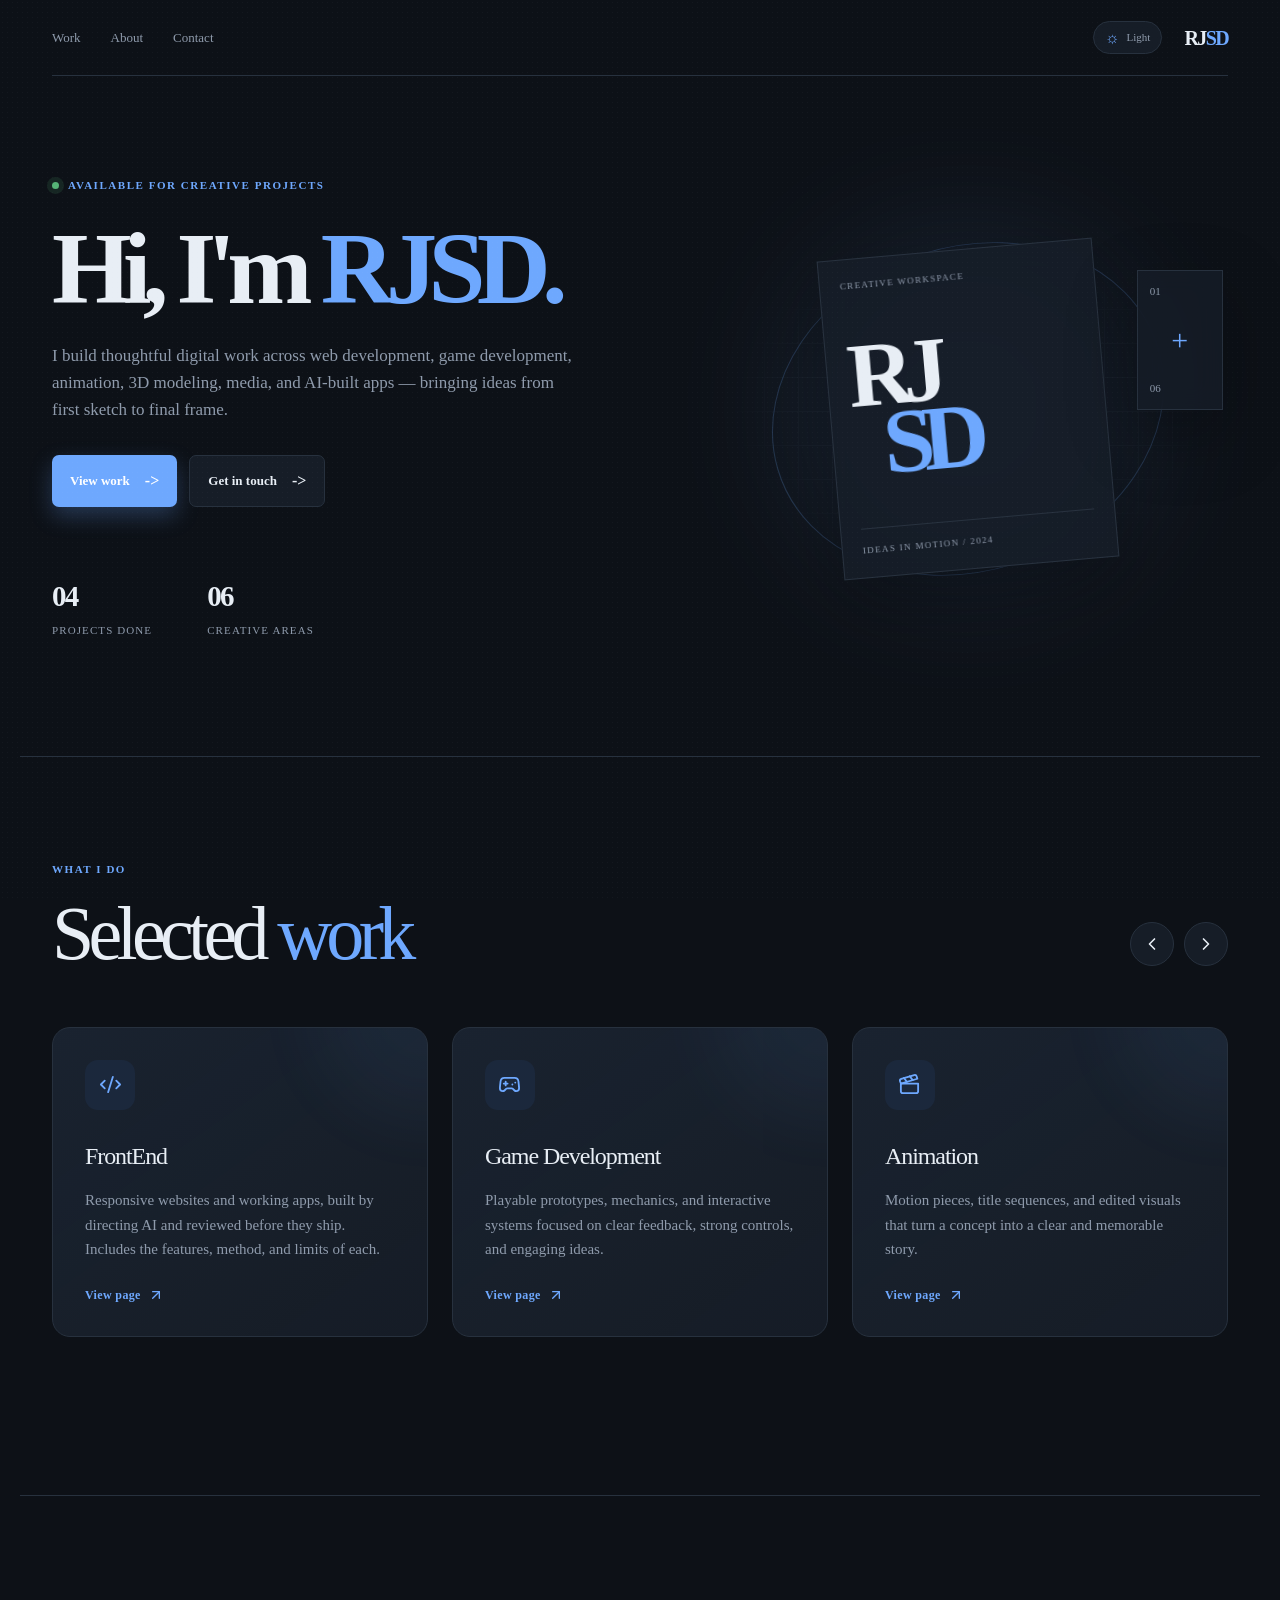
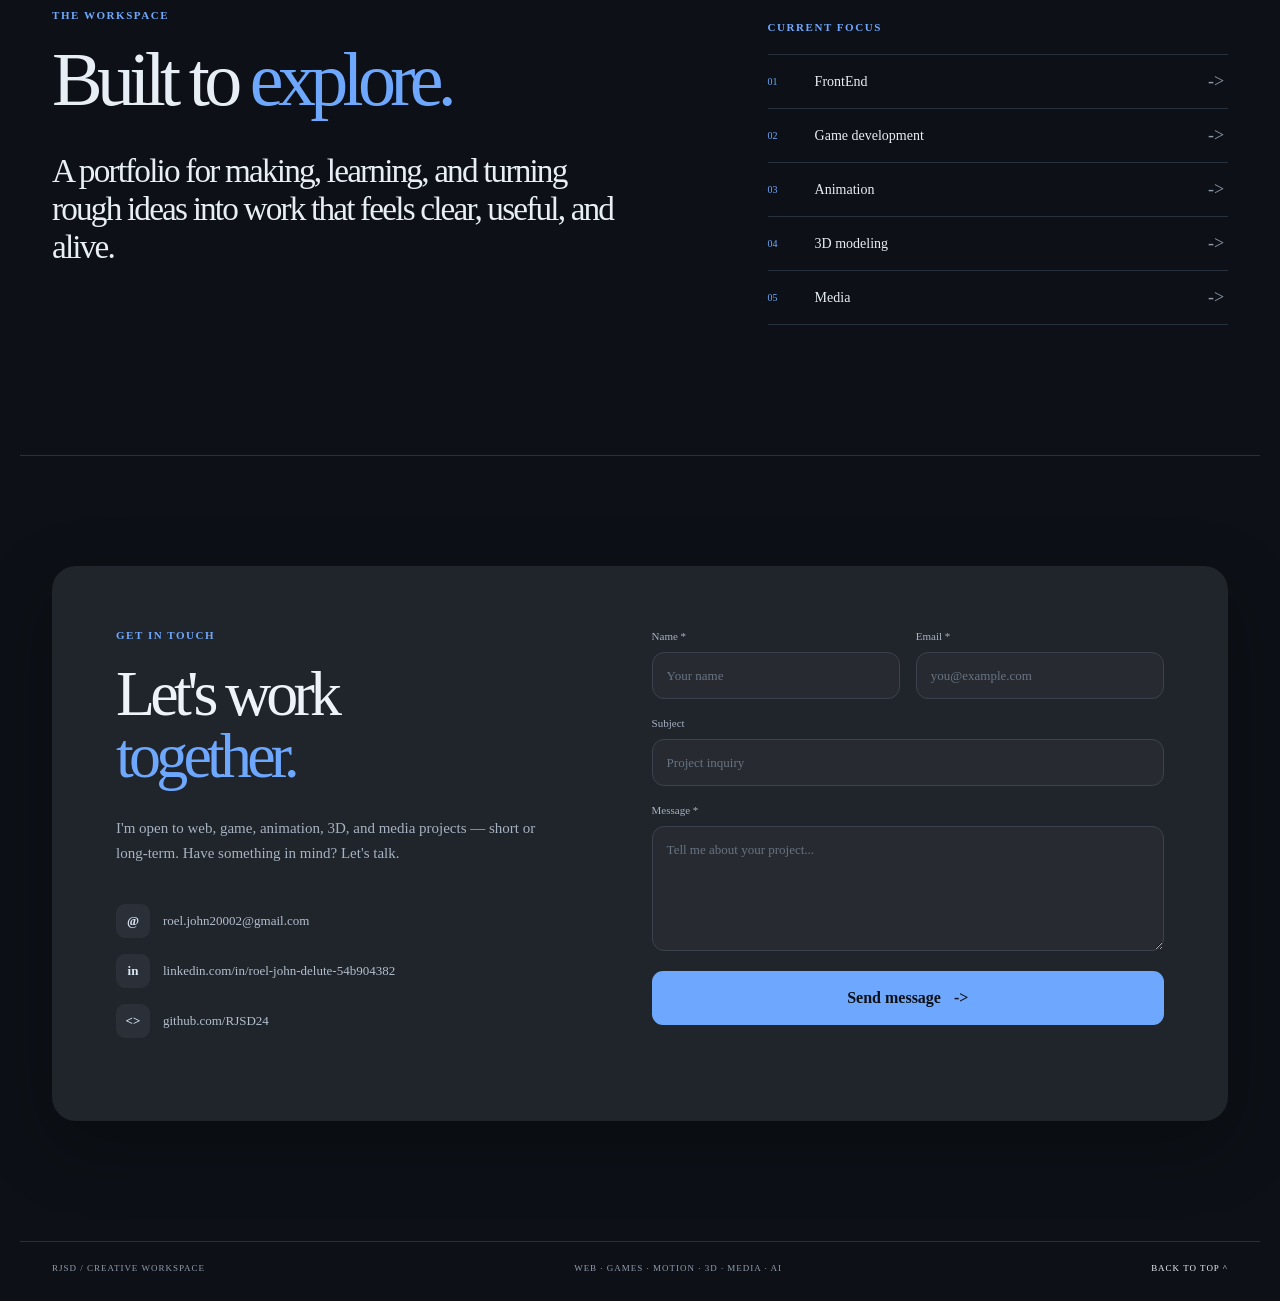
==== commit a9be173c: "feat: fold AI Builds into FrontEnd Co-Authored-By: Claude Sonnet 5.5 <noreply@anthropic.com>" ====
--- a/index.html
+++ b/index.html
@@ -1,4 +1,4 @@
-<!DOCTYPE html><html lang="en"><head><meta charSet="utf-8"/><meta name="viewport" content="width=device-width, initial-scale=1"/><link rel="stylesheet" href="./_next/static/css/index.DfZDnENa.css" data-rsc-css-href="./_next/static/css/index.DfZDnENa.css" data-precedence="vite-rsc/importer-resources"/><link rel="modulepreload" fetchPriority="low" href="./_next/static/chunks/index-ByydYXrP.js"/><script src="./_next/static/chunks/rolldown-runtime-C60lm6uB.js" type="module" async=""></script><script src="./_next/static/chunks/framework-BgSIrAUN.js" type="module" async=""></script><link rel="modulepreload" href="./_next/static/chunks/layout-segment-context-Dl1eaN2F.js" crossorigin=""/><link rel="modulepreload" href="./_next/static/chunks/page-BVoB06OZ.js" crossorigin=""/><link rel="modulepreload" href="./_next/static/chunks/play-Cx9zh_uv.js" crossorigin=""/><title>RJSD — Creative Workspace</title><meta name="description" content="RJSD is a creative workspace for web development, game development, animation, 3D modeling, media, and AI builds."/><meta property="og:title" content="RJSD - Creative Workspace"/><meta property="og:description" content="Creative work across web, games, animation, 3D modeling, media, and AI builds. Featuring Kazam."/><meta property="og:image" content="https://rjsd24.github.io/og.png"/><meta property="og:image:width" content="1729"/><meta property="og:image:height" content="910"/><meta property="og:image:alt" content="RJSD Media - Featured Project: Kazam"/><meta name="twitter:card" content="summary_large_image"/><meta name="twitter:title" content="RJSD - Creative Workspace"/><meta name="twitter:description" content="Creative work across web, games, animation, 3D modeling, media, and AI builds. Featuring Kazam."/><meta name="twitter:image" content="https://rjsd24.github.io/og.png"/><link rel="shortcut icon" href="./favicon.svg"/><link rel="icon" href="./favicon.svg"/><script>Object.assign(((self[Symbol.for("vinext.navigationRuntime")]??={bootstrap:{routeManifest:null},functions:{}}).bootstrap.rsc??={rsc:[]}),{params:{},nav:{"pathname":"/","searchParams":[]}})</script><link rel="modulepreload" href="./_next/static/chunks/index-ByydYXrP.js" />
+<!DOCTYPE html><html lang="en"><head><meta charSet="utf-8"/><meta name="viewport" content="width=device-width, initial-scale=1"/><link rel="stylesheet" href="./_next/static/css/index.DfZDnENa.css" data-rsc-css-href="./_next/static/css/index.DfZDnENa.css" data-precedence="vite-rsc/importer-resources"/><link rel="modulepreload" fetchPriority="low" href="./_next/static/chunks/index-JrPzhSam.js"/><script src="./_next/static/chunks/rolldown-runtime-C60lm6uB.js" type="module" async=""></script><script src="./_next/static/chunks/framework-BgSIrAUN.js" type="module" async=""></script><link rel="modulepreload" href="./_next/static/chunks/layout-segment-context-CNnzCkYN.js" crossorigin=""/><link rel="modulepreload" href="./_next/static/chunks/page-Dqd3acsp.js" crossorigin=""/><link rel="modulepreload" href="./_next/static/chunks/play-n3oQrY5u.js" crossorigin=""/><title>RJSD — Creative Workspace</title><meta name="description" content="RJSD is a creative workspace for web development, game development, animation, 3D modeling, and media."/><meta property="og:title" content="RJSD - Creative Workspace"/><meta property="og:description" content="Creative work across web, games, animation, 3D modeling, and media. Featuring Kazam."/><meta property="og:image" content="https://rjsd24.github.io/og.png"/><meta property="og:image:width" content="1729"/><meta property="og:image:height" content="910"/><meta property="og:image:alt" content="RJSD Media - Featured Project: Kazam"/><meta name="twitter:card" content="summary_large_image"/><meta name="twitter:title" content="RJSD - Creative Workspace"/><meta name="twitter:description" content="Creative work across web, games, animation, 3D modeling, and media. Featuring Kazam."/><meta name="twitter:image" content="https://rjsd24.github.io/og.png"/><link rel="shortcut icon" href="./favicon.svg"/><link rel="icon" href="./favicon.svg"/><script>Object.assign(((self[Symbol.for("vinext.navigationRuntime")]??={bootstrap:{routeManifest:null},functions:{}}).bootstrap.rsc??={rsc:[]}),{params:{},nav:{"pathname":"/","searchParams":[]}})</script><link rel="modulepreload" href="./_next/static/chunks/index-JrPzhSam.js" />
 <link rel="preload" href="./_next/static/_vinext_fonts/geist-8ac0455e797f/geist-98bbbccb.woff2" as="font" type="font/woff2" crossorigin />
 <link rel="preload" href="./_next/static/_vinext_fonts/geist-mono-00e989178794/geist-mono-013b2f2f.woff2" as="font" type="font/woff2" crossorigin />
 <style data-vinext-fonts>/* cyrillic-ext */
@@ -128,4 +128,4 @@
 
 .__variable_geist_mono_0bm7fsx { --font-geist-mono: 'Geist Mono', 'Geist Mono Fallback'; }
 </style>
-</head><body class="__variable_geist_013ydlh __variable_geist_mono_0bm7fsx antialiased"><div class="portfolio-app theme-dark" id="top"><header class="site-header"><nav class="header-nav" aria-label="Main navigation"><div class="nav-links"><a href="#work">Work</a><a href="#about">About</a><a href="#contact">Contact</a></div><button class="theme-toggle" type="button" aria-label="Switch to light mode"><span>☼</span><small>Light</small></button><a class="brand" href="#top" aria-label="RJSD home"><span>RJ</span><b>SD</b></a></nav></header><main><section class="hero-section" aria-labelledby="hero-title"><div class="hero-copy"><p class="eyebrow"><span class="live-dot"></span> Available for creative projects</p><h1 id="hero-title">Hi, I&#x27;m <span class="accent-text">RJSD</span><span class="hero-dot">.</span></h1><p class="hero-description">I build thoughtful digital work across web development, game development, animation, 3D modeling, media, and AI-built apps — bringing ideas from first sketch to final frame.</p><div class="hero-actions"><a class="button button-primary" href="#work">View work <span>-&gt;</span></a><a class="button button-quiet" href="#contact">Get in touch <span>-&gt;</span></a></div><div class="stats" aria-label="Portfolio stats"><div><strong>04</strong><span>Projects done</span></div><div><strong>06</strong><span>Creative areas</span></div></div></div><div class="hero-visual" aria-label="RJSD creative workspace graphic" role="img"><div class="visual-glow"></div><div class="visual-grid"></div><div class="visual-card visual-card-main"><span class="visual-kicker">Creative workspace</span><strong>RJ<br/><em>SD</em></strong><span class="visual-footer">Ideas in motion / 2024</span></div><div class="visual-card visual-card-side"><span>01</span><i>+</i><span>06</span></div><div class="visual-ring"></div></div></section><section class="work-section" id="work" aria-labelledby="work-title"><div class="section-heading"><div><p class="eyebrow">What I do</p><h2 id="work-title">Selected <em>work</em></h2></div><div class="slider-controls" aria-label="Selected work controls"><button type="button" aria-label="Show previous work"><svg xmlns="http://www.w3.org/2000/svg" width="20" height="20" viewBox="0 0 24 24" fill="none" stroke="currentColor" stroke-width="2" stroke-linecap="round" stroke-linejoin="round" class="lucide lucide-chevron-left" aria-hidden="true"><path d="m15 18-6-6 6-6"></path></svg></button><button type="button" aria-label="Show next work"><svg xmlns="http://www.w3.org/2000/svg" width="20" height="20" viewBox="0 0 24 24" fill="none" stroke="currentColor" stroke-width="2" stroke-linecap="round" stroke-linejoin="round" class="lucide lucide-chevron-right" aria-hidden="true"><path d="m9 18 6-6-6-6"></path></svg></button></div></div><div class="project-grid" role="region" aria-label="Selected work slider" tabindex="0"><a class="project-card" href="./work/frontend" aria-label="View FrontEnd work page"><span class="project-icon" aria-hidden="true"><svg xmlns="http://www.w3.org/2000/svg" width="23" height="23" viewBox="0 0 24 24" fill="none" stroke="currentColor" stroke-width="1.9" stroke-linecap="round" stroke-linejoin="round" class="lucide lucide-code-xml" aria-hidden="true"><path d="m18 16 4-4-4-4"></path><path d="m6 8-4 4 4 4"></path><path d="m14.5 4-5 16"></path></svg></span><h3>FrontEnd</h3><p>Responsive, accessible websites and interfaces that are quick to load, easy to use, and ready to grow with your work.</p><span class="project-card-link">View page <svg xmlns="http://www.w3.org/2000/svg" width="16" height="16" viewBox="0 0 24 24" fill="none" stroke="currentColor" stroke-width="2" stroke-linecap="round" stroke-linejoin="round" class="lucide lucide-arrow-up-right" aria-hidden="true"><path d="M7 7h10v10"></path><path d="M7 17 17 7"></path></svg></span></a><a class="project-card" href="./work/game-development" aria-label="View Game Development work page"><span class="project-icon" aria-hidden="true"><svg xmlns="http://www.w3.org/2000/svg" width="23" height="23" viewBox="0 0 24 24" fill="none" stroke="currentColor" stroke-width="1.9" stroke-linecap="round" stroke-linejoin="round" class="lucide lucide-gamepad2 lucide-gamepad-2" aria-hidden="true"><line x1="6" x2="10" y1="11" y2="11"></line><line x1="8" x2="8" y1="9" y2="13"></line><line x1="15" x2="15.01" y1="12" y2="12"></line><line x1="18" x2="18.01" y1="10" y2="10"></line><path d="M17.32 5H6.68a4 4 0 0 0-3.978 3.59c-.006.052-.01.101-.017.152C2.604 9.416 2 14.456 2 16a3 3 0 0 0 3 3c1 0 1.5-.5 2-1l1.414-1.414A2 2 0 0 1 9.828 16h4.344a2 2 0 0 1 1.414.586L17 18c.5.5 1 1 2 1a3 3 0 0 0 3-3c0-1.545-.604-6.584-.685-7.258-.007-.05-.011-.1-.017-.151A4 4 0 0 0 17.32 5z"></path></svg></span><h3>Game Development</h3><p>Playable prototypes, mechanics, and interactive systems focused on clear feedback, strong controls, and engaging ideas.</p><span class="project-card-link">View page <svg xmlns="http://www.w3.org/2000/svg" width="16" height="16" viewBox="0 0 24 24" fill="none" stroke="currentColor" stroke-width="2" stroke-linecap="round" stroke-linejoin="round" class="lucide lucide-arrow-up-right" aria-hidden="true"><path d="M7 7h10v10"></path><path d="M7 17 17 7"></path></svg></span></a><a class="project-card" href="./work/animation" aria-label="View Animation work page"><span class="project-icon" aria-hidden="true"><svg xmlns="http://www.w3.org/2000/svg" width="23" height="23" viewBox="0 0 24 24" fill="none" stroke="currentColor" stroke-width="1.9" stroke-linecap="round" stroke-linejoin="round" class="lucide lucide-clapperboard" aria-hidden="true"><path d="m12.296 3.464 3.02 3.956"></path><path d="M20.2 6 3 11l-.9-2.4c-.3-1.1.3-2.2 1.3-2.5l13.5-4c1.1-.3 2.2.3 2.5 1.3z"></path><path d="M3 11h18v8a2 2 0 0 1-2 2H5a2 2 0 0 1-2-2z"></path><path d="m6.18 5.276 3.1 3.899"></path></svg></span><h3>Animation</h3><p>Motion pieces, title sequences, and edited visuals that turn a concept into a clear and memorable story.</p><span class="project-card-link">View page <svg xmlns="http://www.w3.org/2000/svg" width="16" height="16" viewBox="0 0 24 24" fill="none" stroke="currentColor" stroke-width="2" stroke-linecap="round" stroke-linejoin="round" class="lucide lucide-arrow-up-right" aria-hidden="true"><path d="M7 7h10v10"></path><path d="M7 17 17 7"></path></svg></span></a><a class="project-card" href="./work/3d-modeling" aria-label="View 3D Modeling work page"><span class="project-icon" aria-hidden="true"><svg xmlns="http://www.w3.org/2000/svg" width="23" height="23" viewBox="0 0 24 24" fill="none" stroke="currentColor" stroke-width="1.9" stroke-linecap="round" stroke-linejoin="round" class="lucide lucide-box" aria-hidden="true"><path d="M21 8a2 2 0 0 0-1-1.73l-7-4a2 2 0 0 0-2 0l-7 4A2 2 0 0 0 3 8v8a2 2 0 0 0 1 1.73l7 4a2 2 0 0 0 2 0l7-4A2 2 0 0 0 21 16Z"></path><path d="m3.3 7 8.7 5 8.7-5"></path><path d="M12 22V12"></path></svg></span><h3>3D Modeling</h3><p>Objects, scenes, and polished renders built with attention to form, materials, lighting, and presentation.</p><span class="project-card-link">View page <svg xmlns="http://www.w3.org/2000/svg" width="16" height="16" viewBox="0 0 24 24" fill="none" stroke="currentColor" stroke-width="2" stroke-linecap="round" stroke-linejoin="round" class="lucide lucide-arrow-up-right" aria-hidden="true"><path d="M7 7h10v10"></path><path d="M7 17 17 7"></path></svg></span></a><a class="project-card" href="./work/media" aria-label="View Media work page"><span class="project-icon" aria-hidden="true"><svg xmlns="http://www.w3.org/2000/svg" width="23" height="23" viewBox="0 0 24 24" fill="none" stroke="currentColor" stroke-width="1.9" stroke-linecap="round" stroke-linejoin="round" class="lucide lucide-play" aria-hidden="true"><path d="M5 5a2 2 0 0 1 3.008-1.728l11.997 6.998a2 2 0 0 1 .003 3.458l-12 7A2 2 0 0 1 5 19z"></path></svg></span><h3>Media</h3><p>Campaign videos, app showcases, and focused edits that bring a clear message to the screen.</p><span class="project-card-link">View page <svg xmlns="http://www.w3.org/2000/svg" width="16" height="16" viewBox="0 0 24 24" fill="none" stroke="currentColor" stroke-width="2" stroke-linecap="round" stroke-linejoin="round" class="lucide lucide-arrow-up-right" aria-hidden="true"><path d="M7 7h10v10"></path><path d="M7 17 17 7"></path></svg></span></a><a class="project-card" href="./work/ai-builds" aria-label="View AI Builds work page"><span class="project-icon" aria-hidden="true"><svg xmlns="http://www.w3.org/2000/svg" width="23" height="23" viewBox="0 0 24 24" fill="none" stroke="currentColor" stroke-width="1.9" stroke-linecap="round" stroke-linejoin="round" class="lucide lucide-bot" aria-hidden="true"><path d="M12 8V4H8"></path><rect width="16" height="12" x="4" y="8" rx="2"></rect><path d="M2 14h2"></path><path d="M20 14h2"></path><path d="M15 13v2"></path><path d="M9 13v2"></path></svg></span><h3>AI Builds</h3><p>Working apps and prototypes built by directing AI agents, with the features, the method, and the limits of each one.</p><span class="project-card-link">View page <svg xmlns="http://www.w3.org/2000/svg" width="16" height="16" viewBox="0 0 24 24" fill="none" stroke="currentColor" stroke-width="2" stroke-linecap="round" stroke-linejoin="round" class="lucide lucide-arrow-up-right" aria-hidden="true"><path d="M7 7h10v10"></path><path d="M7 17 17 7"></path></svg></span></a></div></section><section class="about-section" id="about" aria-labelledby="about-title"><div class="about-intro"><p class="eyebrow">The workspace</p><h2 id="about-title">Built to <em>explore.</em></h2><p class="about-lead">A portfolio for making, learning, and turning rough ideas into work that feels clear, useful, and alive.</p></div><div class="focus-panel"><p class="eyebrow">Current focus</p><ul><li><span>0<!-- -->1</span>FrontEnd<b>-&gt;</b></li><li><span>0<!-- -->2</span>Game development<b>-&gt;</b></li><li><span>0<!-- -->3</span>Animation<b>-&gt;</b></li><li><span>0<!-- -->4</span>3D modeling<b>-&gt;</b></li><li><span>0<!-- -->5</span>Media<b>-&gt;</b></li><li><span>0<!-- -->6</span>AI builds<b>-&gt;</b></li></ul></div></section><section class="contact-section" id="contact" aria-labelledby="contact-title"><div class="contact-card"><div class="contact-copy"><p class="eyebrow">Get in touch</p><h2 id="contact-title">Let&#x27;s work<br/><em>together.</em></h2><p class="contact-intro">I&#x27;m open to web, game, animation, 3D, and media projects — short or long-term. Have something in mind? Let&#x27;s talk.</p><div class="contact-details"><a href="mailto:roel.john20002@gmail.com"><span class="contact-icon">@</span>roel.john20002@gmail.com</a><a href="https://www.linkedin.com/in/roel-john-delute-54b904382" target="_blank" rel="noreferrer"><span class="contact-icon">in</span>linkedin.com/in/roel-john-delute-54b904382</a><a href="https://github.com/RJSD24" target="_blank" rel="noreferrer"><span class="contact-icon">&lt;&gt;</span>github.com/RJSD24</a></div></div><form class="contact-form"><label class="form-honeypot" aria-hidden="true">Leave this empty<input tabindex="-1" autoComplete="off" name="_honey"/></label><div class="form-row"><label>Name *<input required="" placeholder="Your name" name="name"/></label><label>Email *<input type="email" required="" placeholder="you@example.com" name="email"/></label></div><label>Subject<input placeholder="Project inquiry" name="subject"/></label><label>Message *<textarea name="message" required="" placeholder="Tell me about your project..." rows="5"></textarea></label><button class="form-submit" type="submit">Send message<!-- --> <span>-&gt;</span></button><p class="form-status form-status-idle" role="status" aria-live="polite"></p></form></div></section></main><footer class="site-footer"><span>RJSD / Creative workspace</span><span>Web · Games · Motion · 3D · Media · AI</span><a href="#top">Back to top ^</a></footer></div><script type="module" src="./_next/static/chunks/index-ByydYXrP.js" id="_R_" async=""></script><script>((self[Symbol.for("vinext.navigationRuntime")]??={bootstrap:{routeManifest:null},functions:{}}).bootstrap.rsc??={rsc:[]}).rsc.push("2:I[\"8c0f216c4604\",[],\"Children\",1]\n")</script><script>((self[Symbol.for("vinext.navigationRuntime")]??={bootstrap:{routeManifest:null},functions:{}}).bootstrap.rsc??={rsc:[]}).rsc.push("3:I[\"593f344dc510\",[],\"GlobalErrorBoundary\",1]\n")</script><script>((self[Symbol.for("vinext.navigationRuntime")]??={bootstrap:{routeManifest:null},functions:{}}).bootstrap.rsc??={rsc:[]}).rsc.push("4:I[\"0b874ad30386\",[],\"default\",1]\n")</script><script>((self[Symbol.for("vinext.navigationRuntime")]??={bootstrap:{routeManifest:null},functions:{}}).bootstrap.rsc??={rsc:[]}).rsc.push("5:I[\"593f344dc510\",[],\"ErrorBoundary\",1]\n")</script><script>((self[Symbol.for("vinext.navigationRuntime")]??={bootstrap:{routeManifest:null},functions:{}}).bootstrap.rsc??={rsc:[]}).rsc.push("6:I[\"15c18cfaeeff\",[],\"LayoutSegmentProvider\",1]\n")</script><script>((self[Symbol.for("vinext.navigationRuntime")]??={bootstrap:{routeManifest:null},functions:{}}).bootstrap.rsc??={rsc:[]}).rsc.push("7:I[\"8c0f216c4604\",[],\"Slot\",1]\n")</script><script>((self[Symbol.for("vinext.navigationRuntime")]??={bootstrap:{routeManifest:null},functions:{}}).bootstrap.rsc??={rsc:[]}).rsc.push("8:I[\"9276801271d6\",[],\"AppRouterScrollTarget\",1]\n")</script><script>((self[Symbol.for("vinext.navigationRuntime")]??={bootstrap:{routeManifest:null},functions:{}}).bootstrap.rsc??={rsc:[]}).rsc.push("9:I[\"593f344dc510\",[],\"RedirectBoundary\",1]\n")</script><script>((self[Symbol.for("vinext.navigationRuntime")]??={bootstrap:{routeManifest:null},functions:{}}).bootstrap.rsc??={rsc:[]}).rsc.push(":HL[\"./_next/static/css/index.DfZDnENa.css\",\"style\"     ]\n")</script><script>((self[Symbol.for("vinext.navigationRuntime")]??={bootstrap:{routeManifest:null},functions:{}}).bootstrap.rsc??={rsc:[]}).rsc.push("0:{\"__route\":\"route:/\",\"__interceptionContext\":null,\"__layoutIds\":[\"layout:/\"],\"__rootLayout\":\"/\",\"__sourcePage\":\"/page\",\"page:/\":\"$L1\",\"layout:/\":[[[[\"$\",\"link\",\"css:./_next/static/css/index.DfZDnENa.css\",{\"rel\":\"stylesheet\",\"precedence\":\"vite-rsc/importer-resources\",\"href\":\"./_next/static/css/index.DfZDnENa.css\",\"data-rsc-css-href\":\"./_next/static/css/index.DfZDnENa.css\"}],\"$undefined\"],[\"$\",\"html\",null,{\"lang\":\"en\",\"children\":[\"$\",\"body\",null,{\"className\":\"__variable_geist_013ydlh __variable_geist_mono_0bm7fsx antialiased\",\"children\":[\"$\",\"$L2\",null,{}]}]}]],null],\"route:/\":[[[\"$\",\"meta\",null,{\"charSet\":\"utf-8\"}],[[\"$\",\"title\",\"0\",{\"children\":\"RJSD — Creative Workspace\"}],[\"$\",\"meta\",\"1\",{\"name\":\"description\",\"content\":\"RJSD is a creative workspace for web development, game development, animation, 3D modeling, media, and AI builds.\"}],[\"$\",\"meta\",\"2\",{\"property\":\"og:title\",\"content\":\"RJSD - Creative Workspace\"}],[\"$\",\"meta\",\"3\",{\"property\":\"og:description\",\"content\":\"Creative work across web, games, animation, 3D modeling, media, and AI builds. Featuring Kazam.\"}],[\"$\",\"meta\",\"4\",{\"property\":\"og:image\",\"content\":\"https://rjsd24.github.io/og.png\"}],[\"$\",\"meta\",\"5\",{\"property\":\"og:image:width\",\"content\":\"1729\"}],[\"$\",\"meta\",\"6\",{\"property\":\"og:image:height\",\"content\":\"910\"}],[\"$\",\"meta\",\"7\",{\"property\":\"og:image:alt\",\"content\":\"RJSD Media - Featured Project: Kazam\"}],[\"$\",\"meta\",\"8\",{\"name\":\"twitter:card\",\"content\":\"summary_large_image\"}],[\"$\",\"meta\",\"9\",{\"name\":\"twitter:title\",\"content\":\"RJSD - Creative Workspace\"}],[\"$\",\"meta\",\"10\",{\"name\":\"twitter:description\",\"content\":\"Creative work across web, games, animation, 3D modeling, media, and AI builds. Featuring Kazam.\"}],[\"$\",\"meta\",\"11\",{\"name\":\"twitter:image\",\"content\":\"https://rjsd24.github.io/og.png\"}],[\"$\",\"link\",\"12\",{\"rel\":\"shortcut icon\",\"href\":\"./favicon.svg\"}],[\"$\",\"link\",\"13\",{\"rel\":\"icon\",\"href\":\"./favicon.svg\"}]],[[\"$\",\"meta\",\"0\",{\"name\":\"viewport\",\"content\":\"width=device-width, initial-scale=1\"}]]],[\"$\",\"$L3\",null,{\"fallback\":\"$4\",\"children\":[\"$\",\"$L5\",null,{\"fallback\":\"$4\",\"children\":[\"$\",\"$L6\",null,{\"providerId\":\"layout:/\",\"segmentMap\":{\"children\":[]},\"children\":[\"$\",\"$L7\",null,{\"id\":\"layout:/\",\"parallelSlots\":\"$undefined\",\"children\":[\"$\",\"$L8\",null,{\"children\":[\"$\",\"$L9\",null,{\"children\":[[\"$\",\"$L6\",null,{\"providerId\":\"page:/\",\"segmentMap\":{\"children\":[\"__PAGE__\"]},\"children\":[\"$\",\"$L7\",null,{\"id\":\"page:/\"}]}],null]}]}]}]}]}]}],null,null],\"__layoutFlags\":{\"layout:/\":\"s\"},\"__artifactCompatibility\":{\"schemaVersion\":1,\"graphVersion\":\"app-route-graph:1177fd80f83fa7b0\",\"deploymentVersion\":\"5128b7b7-3d01-4458-b205-f18777b2abd0\",\"appElementsSchemaVersion\":1,\"rscPayloadSchemaVersion\":1,\"rootBoundaryId\":\"/\",\"renderEpoch\":null},\"__renderObservation\":{\"schemaVersion\":1,\"output\":{\"kind\":\"app-rsc\",\"mountedSlotsFingerprint\":null,\"renderEpoch\":null,\"rootBoundaryId\":\"/\",\"routeId\":\"route:/\"},\"completeness\":\"partial\",\"boundaryOutcome\":{\"kind\":\"unknown\"},\"requestApis\":[{\"kind\":\"connection\",\"status\":\"unknown\"},{\"kind\":\"cookies\",\"status\":\"unknown\"},{\"kind\":\"draftMode\",\"status\":\"unknown\"},{\"kind\":\"headers\",\"status\":\"unknown\"},{\"kind\":\"params\",\"status\":\"unknown\"},{\"kind\":\"searchParams\",\"status\":\"unknown\"}],\"dynamicFetches\":[],\"cacheTags\":[\"/\",\"_N_T_/\",\"_N_T_/index\",\"_N_T_/layout\",\"_N_T_/page\"],\"pathTags\":[\"/\"],\"cacheability\":\"unknown\",\"downgrade\":{\"target\":\"freshRender\",\"reasons\":[{\"code\":\"CP_DOWNGRADE_CACHEABILITY_UNKNOWN\",\"target\":\"freshRender\"},{\"code\":\"CP_DOWNGRADE_INCOMPLETE_OBSERVATION\",\"completeness\":\"partial\",\"target\":\"freshRender\"},{\"code\":\"CP_DOWNGRADE_UNKNOWN_REQUEST_API\",\"requestApi\":\"connection\",\"target\":\"freshRender\"},{\"code\":\"CP_DOWNGRADE_UNKNOWN_REQUEST_API\",\"requestApi\":\"cookies\",\"target\":\"freshRender\"},{\"code\":\"CP_DOWNGRADE_UNKNOWN_REQUEST_API\",\"requestApi\":\"draftMode\",\"target\":\"freshRender\"},{\"code\":\"CP_DOWNGRADE_UNKNOWN_REQUEST_API\",\"requestApi\":\"headers\",\"target\":\"freshRender\"},{\"code\":\"CP_DOWNGRADE_UNKNOWN_REQUEST_API\",\"requestApi\":\"params\",\"target\":\"freshRender\"},{\"code\":\"CP_DOWNGRADE_UNKNOWN_REQUEST_API\",\"requestApi\":\"searchParams\",\"target\":\"freshRender\"}],\"fallback\":{\"kind\":\"breakerFallback\",\"code\":\"CP_PRIVATE_DYNAMIC_DOWNGRADE\",\"mode\":\"renderFresh\",\"scope\":\"affectedOutput\",\"fields\":{\"reasonCodes\":[\"CP_DOWNGRADE_CACHEABILITY_UNKNOWN\",\"CP_DOWNGRADE_INCOMPLETE_OBSERVATION\",\"CP_DOWNGRADE_UNKNOWN_REQUEST_API\",\"CP_DOWNGRADE_UNKNOWN_REQUEST_API\",\"CP_DOWNGRADE_UNKNOWN_REQUEST_API\",\"CP_DOWNGRADE_UNKNOWN_REQUEST_API\",\"CP_DOWNGRADE_UNKNOWN_REQUEST_API\",\"CP_DOWNGRADE_UNKNOWN_REQUEST_API\"],\"target\":\"freshRender\"}},\"isPublicCacheCandidate\":false}}}\n")</script><script>((self[Symbol.for("vinext.navigationRuntime")]??={bootstrap:{routeManifest:null},functions:{}}).bootstrap.rsc??={rsc:[]}).rsc.push("a:I[\"6efdf509a785\",[],\"default\",1]\n")</script><script>((self[Symbol.for("vinext.navigationRuntime")]??={bootstrap:{routeManifest:null},functions:{}}).bootstrap.rsc??={rsc:[]}).rsc.push("1:[\"$\",\"$La\",null,{\"params\":\"$@b\",\"searchParams\":\"$@c\"}]\n")</script><script>((self[Symbol.for("vinext.navigationRuntime")]??={bootstrap:{routeManifest:null},functions:{}}).bootstrap.rsc??={rsc:[]}).rsc.push("b:{}\n")</script><script>((self[Symbol.for("vinext.navigationRuntime")]??={bootstrap:{routeManifest:null},functions:{}}).bootstrap.rsc??={rsc:[]}).rsc.push("c:{}\n")</script><script>Object.assign(((self[Symbol.for("vinext.navigationRuntime")]??={bootstrap:{routeManifest:null},functions:{}}).bootstrap.rsc??={rsc:[]}),{"initialCacheKind":"dynamic"});((self[Symbol.for("vinext.navigationRuntime")]??={bootstrap:{routeManifest:null},functions:{}}).bootstrap.rsc??={rsc:[]}).done=true</script></body></html>+</head><body class="__variable_geist_013ydlh __variable_geist_mono_0bm7fsx antialiased"><div class="portfolio-app theme-dark" id="top"><header class="site-header"><nav class="header-nav" aria-label="Main navigation"><div class="nav-links"><a href="#work">Work</a><a href="#about">About</a><a href="#contact">Contact</a></div><button class="theme-toggle" type="button" aria-label="Switch to light mode"><span>☼</span><small>Light</small></button><a class="brand" href="#top" aria-label="RJSD home"><span>RJ</span><b>SD</b></a></nav></header><main><section class="hero-section" aria-labelledby="hero-title"><div class="hero-copy"><p class="eyebrow"><span class="live-dot"></span> Available for creative projects</p><h1 id="hero-title">Hi, I&#x27;m <span class="accent-text">RJSD</span><span class="hero-dot">.</span></h1><p class="hero-description">I build thoughtful digital work across web development, game development, animation, 3D modeling, media, and AI-built apps — bringing ideas from first sketch to final frame.</p><div class="hero-actions"><a class="button button-primary" href="#work">View work <span>-&gt;</span></a><a class="button button-quiet" href="#contact">Get in touch <span>-&gt;</span></a></div><div class="stats" aria-label="Portfolio stats"><div><strong>04</strong><span>Projects done</span></div><div><strong>06</strong><span>Creative areas</span></div></div></div><div class="hero-visual" aria-label="RJSD creative workspace graphic" role="img"><div class="visual-glow"></div><div class="visual-grid"></div><div class="visual-card visual-card-main"><span class="visual-kicker">Creative workspace</span><strong>RJ<br/><em>SD</em></strong><span class="visual-footer">Ideas in motion / 2024</span></div><div class="visual-card visual-card-side"><span>01</span><i>+</i><span>06</span></div><div class="visual-ring"></div></div></section><section class="work-section" id="work" aria-labelledby="work-title"><div class="section-heading"><div><p class="eyebrow">What I do</p><h2 id="work-title">Selected <em>work</em></h2></div><div class="slider-controls" aria-label="Selected work controls"><button type="button" aria-label="Show previous work"><svg xmlns="http://www.w3.org/2000/svg" width="20" height="20" viewBox="0 0 24 24" fill="none" stroke="currentColor" stroke-width="2" stroke-linecap="round" stroke-linejoin="round" class="lucide lucide-chevron-left" aria-hidden="true"><path d="m15 18-6-6 6-6"></path></svg></button><button type="button" aria-label="Show next work"><svg xmlns="http://www.w3.org/2000/svg" width="20" height="20" viewBox="0 0 24 24" fill="none" stroke="currentColor" stroke-width="2" stroke-linecap="round" stroke-linejoin="round" class="lucide lucide-chevron-right" aria-hidden="true"><path d="m9 18 6-6-6-6"></path></svg></button></div></div><div class="project-grid" role="region" aria-label="Selected work slider" tabindex="0"><a class="project-card" href="./work/frontend" aria-label="View FrontEnd work page"><span class="project-icon" aria-hidden="true"><svg xmlns="http://www.w3.org/2000/svg" width="23" height="23" viewBox="0 0 24 24" fill="none" stroke="currentColor" stroke-width="1.9" stroke-linecap="round" stroke-linejoin="round" class="lucide lucide-code-xml" aria-hidden="true"><path d="m18 16 4-4-4-4"></path><path d="m6 8-4 4 4 4"></path><path d="m14.5 4-5 16"></path></svg></span><h3>FrontEnd</h3><p>Responsive websites and working apps, built by directing AI and reviewed before they ship. Includes the features, method, and limits of each.</p><span class="project-card-link">View page <svg xmlns="http://www.w3.org/2000/svg" width="16" height="16" viewBox="0 0 24 24" fill="none" stroke="currentColor" stroke-width="2" stroke-linecap="round" stroke-linejoin="round" class="lucide lucide-arrow-up-right" aria-hidden="true"><path d="M7 7h10v10"></path><path d="M7 17 17 7"></path></svg></span></a><a class="project-card" href="./work/game-development" aria-label="View Game Development work page"><span class="project-icon" aria-hidden="true"><svg xmlns="http://www.w3.org/2000/svg" width="23" height="23" viewBox="0 0 24 24" fill="none" stroke="currentColor" stroke-width="1.9" stroke-linecap="round" stroke-linejoin="round" class="lucide lucide-gamepad2 lucide-gamepad-2" aria-hidden="true"><line x1="6" x2="10" y1="11" y2="11"></line><line x1="8" x2="8" y1="9" y2="13"></line><line x1="15" x2="15.01" y1="12" y2="12"></line><line x1="18" x2="18.01" y1="10" y2="10"></line><path d="M17.32 5H6.68a4 4 0 0 0-3.978 3.59c-.006.052-.01.101-.017.152C2.604 9.416 2 14.456 2 16a3 3 0 0 0 3 3c1 0 1.5-.5 2-1l1.414-1.414A2 2 0 0 1 9.828 16h4.344a2 2 0 0 1 1.414.586L17 18c.5.5 1 1 2 1a3 3 0 0 0 3-3c0-1.545-.604-6.584-.685-7.258-.007-.05-.011-.1-.017-.151A4 4 0 0 0 17.32 5z"></path></svg></span><h3>Game Development</h3><p>Playable prototypes, mechanics, and interactive systems focused on clear feedback, strong controls, and engaging ideas.</p><span class="project-card-link">View page <svg xmlns="http://www.w3.org/2000/svg" width="16" height="16" viewBox="0 0 24 24" fill="none" stroke="currentColor" stroke-width="2" stroke-linecap="round" stroke-linejoin="round" class="lucide lucide-arrow-up-right" aria-hidden="true"><path d="M7 7h10v10"></path><path d="M7 17 17 7"></path></svg></span></a><a class="project-card" href="./work/animation" aria-label="View Animation work page"><span class="project-icon" aria-hidden="true"><svg xmlns="http://www.w3.org/2000/svg" width="23" height="23" viewBox="0 0 24 24" fill="none" stroke="currentColor" stroke-width="1.9" stroke-linecap="round" stroke-linejoin="round" class="lucide lucide-clapperboard" aria-hidden="true"><path d="m12.296 3.464 3.02 3.956"></path><path d="M20.2 6 3 11l-.9-2.4c-.3-1.1.3-2.2 1.3-2.5l13.5-4c1.1-.3 2.2.3 2.5 1.3z"></path><path d="M3 11h18v8a2 2 0 0 1-2 2H5a2 2 0 0 1-2-2z"></path><path d="m6.18 5.276 3.1 3.899"></path></svg></span><h3>Animation</h3><p>Motion pieces, title sequences, and edited visuals that turn a concept into a clear and memorable story.</p><span class="project-card-link">View page <svg xmlns="http://www.w3.org/2000/svg" width="16" height="16" viewBox="0 0 24 24" fill="none" stroke="currentColor" stroke-width="2" stroke-linecap="round" stroke-linejoin="round" class="lucide lucide-arrow-up-right" aria-hidden="true"><path d="M7 7h10v10"></path><path d="M7 17 17 7"></path></svg></span></a><a class="project-card" href="./work/3d-modeling" aria-label="View 3D Modeling work page"><span class="project-icon" aria-hidden="true"><svg xmlns="http://www.w3.org/2000/svg" width="23" height="23" viewBox="0 0 24 24" fill="none" stroke="currentColor" stroke-width="1.9" stroke-linecap="round" stroke-linejoin="round" class="lucide lucide-box" aria-hidden="true"><path d="M21 8a2 2 0 0 0-1-1.73l-7-4a2 2 0 0 0-2 0l-7 4A2 2 0 0 0 3 8v8a2 2 0 0 0 1 1.73l7 4a2 2 0 0 0 2 0l7-4A2 2 0 0 0 21 16Z"></path><path d="m3.3 7 8.7 5 8.7-5"></path><path d="M12 22V12"></path></svg></span><h3>3D Modeling</h3><p>Objects, scenes, and polished renders built with attention to form, materials, lighting, and presentation.</p><span class="project-card-link">View page <svg xmlns="http://www.w3.org/2000/svg" width="16" height="16" viewBox="0 0 24 24" fill="none" stroke="currentColor" stroke-width="2" stroke-linecap="round" stroke-linejoin="round" class="lucide lucide-arrow-up-right" aria-hidden="true"><path d="M7 7h10v10"></path><path d="M7 17 17 7"></path></svg></span></a><a class="project-card" href="./work/media" aria-label="View Media work page"><span class="project-icon" aria-hidden="true"><svg xmlns="http://www.w3.org/2000/svg" width="23" height="23" viewBox="0 0 24 24" fill="none" stroke="currentColor" stroke-width="1.9" stroke-linecap="round" stroke-linejoin="round" class="lucide lucide-play" aria-hidden="true"><path d="M5 5a2 2 0 0 1 3.008-1.728l11.997 6.998a2 2 0 0 1 .003 3.458l-12 7A2 2 0 0 1 5 19z"></path></svg></span><h3>Media</h3><p>Campaign videos, app showcases, and focused edits that bring a clear message to the screen.</p><span class="project-card-link">View page <svg xmlns="http://www.w3.org/2000/svg" width="16" height="16" viewBox="0 0 24 24" fill="none" stroke="currentColor" stroke-width="2" stroke-linecap="round" stroke-linejoin="round" class="lucide lucide-arrow-up-right" aria-hidden="true"><path d="M7 7h10v10"></path><path d="M7 17 17 7"></path></svg></span></a></div></section><section class="about-section" id="about" aria-labelledby="about-title"><div class="about-intro"><p class="eyebrow">The workspace</p><h2 id="about-title">Built to <em>explore.</em></h2><p class="about-lead">A portfolio for making, learning, and turning rough ideas into work that feels clear, useful, and alive.</p></div><div class="focus-panel"><p class="eyebrow">Current focus</p><ul><li><span>0<!-- -->1</span>FrontEnd<b>-&gt;</b></li><li><span>0<!-- -->2</span>Game development<b>-&gt;</b></li><li><span>0<!-- -->3</span>Animation<b>-&gt;</b></li><li><span>0<!-- -->4</span>3D modeling<b>-&gt;</b></li><li><span>0<!-- -->5</span>Media<b>-&gt;</b></li></ul></div></section><section class="contact-section" id="contact" aria-labelledby="contact-title"><div class="contact-card"><div class="contact-copy"><p class="eyebrow">Get in touch</p><h2 id="contact-title">Let&#x27;s work<br/><em>together.</em></h2><p class="contact-intro">I&#x27;m open to web, game, animation, 3D, and media projects — short or long-term. Have something in mind? Let&#x27;s talk.</p><div class="contact-details"><a href="mailto:roel.john20002@gmail.com"><span class="contact-icon">@</span>roel.john20002@gmail.com</a><a href="https://www.linkedin.com/in/roel-john-delute-54b904382" target="_blank" rel="noreferrer"><span class="contact-icon">in</span>linkedin.com/in/roel-john-delute-54b904382</a><a href="https://github.com/RJSD24" target="_blank" rel="noreferrer"><span class="contact-icon">&lt;&gt;</span>github.com/RJSD24</a></div></div><form class="contact-form"><label class="form-honeypot" aria-hidden="true">Leave this empty<input tabindex="-1" autoComplete="off" name="_honey"/></label><div class="form-row"><label>Name *<input required="" placeholder="Your name" name="name"/></label><label>Email *<input type="email" required="" placeholder="you@example.com" name="email"/></label></div><label>Subject<input placeholder="Project inquiry" name="subject"/></label><label>Message *<textarea name="message" required="" placeholder="Tell me about your project..." rows="5"></textarea></label><button class="form-submit" type="submit">Send message<!-- --> <span>-&gt;</span></button><p class="form-status form-status-idle" role="status" aria-live="polite"></p></form></div></section></main><footer class="site-footer"><span>RJSD / Creative workspace</span><span>Web · Games · Motion · 3D · Media · AI</span><a href="#top">Back to top ^</a></footer></div><script type="module" src="./_next/static/chunks/index-JrPzhSam.js" id="_R_" async=""></script><script>((self[Symbol.for("vinext.navigationRuntime")]??={bootstrap:{routeManifest:null},functions:{}}).bootstrap.rsc??={rsc:[]}).rsc.push("2:I[\"8c0f216c4604\",[],\"Children\",1]\n")</script><script>((self[Symbol.for("vinext.navigationRuntime")]??={bootstrap:{routeManifest:null},functions:{}}).bootstrap.rsc??={rsc:[]}).rsc.push("3:I[\"593f344dc510\",[],\"GlobalErrorBoundary\",1]\n")</script><script>((self[Symbol.for("vinext.navigationRuntime")]??={bootstrap:{routeManifest:null},functions:{}}).bootstrap.rsc??={rsc:[]}).rsc.push("4:I[\"0b874ad30386\",[],\"default\",1]\n")</script><script>((self[Symbol.for("vinext.navigationRuntime")]??={bootstrap:{routeManifest:null},functions:{}}).bootstrap.rsc??={rsc:[]}).rsc.push("5:I[\"593f344dc510\",[],\"ErrorBoundary\",1]\n")</script><script>((self[Symbol.for("vinext.navigationRuntime")]??={bootstrap:{routeManifest:null},functions:{}}).bootstrap.rsc??={rsc:[]}).rsc.push("6:I[\"15c18cfaeeff\",[],\"LayoutSegmentProvider\",1]\n")</script><script>((self[Symbol.for("vinext.navigationRuntime")]??={bootstrap:{routeManifest:null},functions:{}}).bootstrap.rsc??={rsc:[]}).rsc.push("7:I[\"8c0f216c4604\",[],\"Slot\",1]\n")</script><script>((self[Symbol.for("vinext.navigationRuntime")]??={bootstrap:{routeManifest:null},functions:{}}).bootstrap.rsc??={rsc:[]}).rsc.push("8:I[\"9276801271d6\",[],\"AppRouterScrollTarget\",1]\n")</script><script>((self[Symbol.for("vinext.navigationRuntime")]??={bootstrap:{routeManifest:null},functions:{}}).bootstrap.rsc??={rsc:[]}).rsc.push("9:I[\"593f344dc510\",[],\"RedirectBoundary\",1]\n")</script><script>((self[Symbol.for("vinext.navigationRuntime")]??={bootstrap:{routeManifest:null},functions:{}}).bootstrap.rsc??={rsc:[]}).rsc.push(":HL[\"./_next/static/css/index.DfZDnENa.css\",\"style\"     ]\n")</script><script>((self[Symbol.for("vinext.navigationRuntime")]??={bootstrap:{routeManifest:null},functions:{}}).bootstrap.rsc??={rsc:[]}).rsc.push("0:{\"__route\":\"route:/\",\"__interceptionContext\":null,\"__layoutIds\":[\"layout:/\"],\"__rootLayout\":\"/\",\"__sourcePage\":\"/page\",\"page:/\":\"$L1\",\"layout:/\":[[[[\"$\",\"link\",\"css:./_next/static/css/index.DfZDnENa.css\",{\"rel\":\"stylesheet\",\"precedence\":\"vite-rsc/importer-resources\",\"href\":\"./_next/static/css/index.DfZDnENa.css\",\"data-rsc-css-href\":\"./_next/static/css/index.DfZDnENa.css\"}],\"$undefined\"],[\"$\",\"html\",null,{\"lang\":\"en\",\"children\":[\"$\",\"body\",null,{\"className\":\"__variable_geist_013ydlh __variable_geist_mono_0bm7fsx antialiased\",\"children\":[\"$\",\"$L2\",null,{}]}]}]],null],\"route:/\":[[[\"$\",\"meta\",null,{\"charSet\":\"utf-8\"}],[[\"$\",\"title\",\"0\",{\"children\":\"RJSD — Creative Workspace\"}],[\"$\",\"meta\",\"1\",{\"name\":\"description\",\"content\":\"RJSD is a creative workspace for web development, game development, animation, 3D modeling, and media.\"}],[\"$\",\"meta\",\"2\",{\"property\":\"og:title\",\"content\":\"RJSD - Creative Workspace\"}],[\"$\",\"meta\",\"3\",{\"property\":\"og:description\",\"content\":\"Creative work across web, games, animation, 3D modeling, and media. Featuring Kazam.\"}],[\"$\",\"meta\",\"4\",{\"property\":\"og:image\",\"content\":\"https://rjsd24.github.io/og.png\"}],[\"$\",\"meta\",\"5\",{\"property\":\"og:image:width\",\"content\":\"1729\"}],[\"$\",\"meta\",\"6\",{\"property\":\"og:image:height\",\"content\":\"910\"}],[\"$\",\"meta\",\"7\",{\"property\":\"og:image:alt\",\"content\":\"RJSD Media - Featured Project: Kazam\"}],[\"$\",\"meta\",\"8\",{\"name\":\"twitter:card\",\"content\":\"summary_large_image\"}],[\"$\",\"meta\",\"9\",{\"name\":\"twitter:title\",\"content\":\"RJSD - Creative Workspace\"}],[\"$\",\"meta\",\"10\",{\"name\":\"twitter:description\",\"content\":\"Creative work across web, games, animation, 3D modeling, and media. Featuring Kazam.\"}],[\"$\",\"meta\",\"11\",{\"name\":\"twitter:image\",\"content\":\"https://rjsd24.github.io/og.png\"}],[\"$\",\"link\",\"12\",{\"rel\":\"shortcut icon\",\"href\":\"./favicon.svg\"}],[\"$\",\"link\",\"13\",{\"rel\":\"icon\",\"href\":\"./favicon.svg\"}]],[[\"$\",\"meta\",\"0\",{\"name\":\"viewport\",\"content\":\"width=device-width, initial-scale=1\"}]]],[\"$\",\"$L3\",null,{\"fallback\":\"$4\",\"children\":[\"$\",\"$L5\",null,{\"fallback\":\"$4\",\"children\":[\"$\",\"$L6\",null,{\"providerId\":\"layout:/\",\"segmentMap\":{\"children\":[]},\"children\":[\"$\",\"$L7\",null,{\"id\":\"layout:/\",\"parallelSlots\":\"$undefined\",\"children\":[\"$\",\"$L8\",null,{\"children\":[\"$\",\"$L9\",null,{\"children\":[[\"$\",\"$L6\",null,{\"providerId\":\"page:/\",\"segmentMap\":{\"children\":[\"__PAGE__\"]},\"children\":[\"$\",\"$L7\",null,{\"id\":\"page:/\"}]}],null]}]}]}]}]}]}],null,null],\"__layoutFlags\":{\"layout:/\":\"s\"},\"__artifactCompatibility\":{\"schemaVersion\":1,\"graphVersion\":\"app-route-graph:1177fd80f83fa7b0\",\"deploymentVersion\":\"166ec3fa-b4e7-4c0e-aea5-661b41314739\",\"appElementsSchemaVersion\":1,\"rscPayloadSchemaVersion\":1,\"rootBoundaryId\":\"/\",\"renderEpoch\":null},\"__renderObservation\":{\"schemaVersion\":1,\"output\":{\"kind\":\"app-rsc\",\"mountedSlotsFingerprint\":null,\"renderEpoch\":null,\"rootBoundaryId\":\"/\",\"routeId\":\"route:/\"},\"completeness\":\"partial\",\"boundaryOutcome\":{\"kind\":\"unknown\"},\"requestApis\":[{\"kind\":\"connection\",\"status\":\"unknown\"},{\"kind\":\"cookies\",\"status\":\"unknown\"},{\"kind\":\"draftMode\",\"status\":\"unknown\"},{\"kind\":\"headers\",\"status\":\"unknown\"},{\"kind\":\"params\",\"status\":\"unknown\"},{\"kind\":\"searchParams\",\"status\":\"unknown\"}],\"dynamicFetches\":[],\"cacheTags\":[\"/\",\"_N_T_/\",\"_N_T_/index\",\"_N_T_/layout\",\"_N_T_/page\"],\"pathTags\":[\"/\"],\"cacheability\":\"unknown\",\"downgrade\":{\"target\":\"freshRender\",\"reasons\":[{\"code\":\"CP_DOWNGRADE_CACHEABILITY_UNKNOWN\",\"target\":\"freshRender\"},{\"code\":\"CP_DOWNGRADE_INCOMPLETE_OBSERVATION\",\"completeness\":\"partial\",\"target\":\"freshRender\"},{\"code\":\"CP_DOWNGRADE_UNKNOWN_REQUEST_API\",\"requestApi\":\"connection\",\"target\":\"freshRender\"},{\"code\":\"CP_DOWNGRADE_UNKNOWN_REQUEST_API\",\"requestApi\":\"cookies\",\"target\":\"freshRender\"},{\"code\":\"CP_DOWNGRADE_UNKNOWN_REQUEST_API\",\"requestApi\":\"draftMode\",\"target\":\"freshRender\"},{\"code\":\"CP_DOWNGRADE_UNKNOWN_REQUEST_API\",\"requestApi\":\"headers\",\"target\":\"freshRender\"},{\"code\":\"CP_DOWNGRADE_UNKNOWN_REQUEST_API\",\"requestApi\":\"params\",\"target\":\"freshRender\"},{\"code\":\"CP_DOWNGRADE_UNKNOWN_REQUEST_API\",\"requestApi\":\"searchParams\",\"target\":\"freshRender\"}],\"fallback\":{\"kind\":\"breakerFallback\",\"code\":\"CP_PRIVATE_DYNAMIC_DOWNGRADE\",\"mode\":\"renderFresh\",\"scope\":\"affectedOutput\",\"fields\":{\"reasonCodes\":[\"CP_DOWNGRADE_CACHEABILITY_UNKNOWN\",\"CP_DOWNGRADE_INCOMPLETE_OBSERVATION\",\"CP_DOWNGRADE_UNKNOWN_REQUEST_API\",\"CP_DOWNGRADE_UNKNOWN_REQUEST_API\",\"CP_DOWNGRADE_UNKNOWN_REQUEST_API\",\"CP_DOWNGRADE_UNKNOWN_REQUEST_API\",\"CP_DOWNGRADE_UNKNOWN_REQUEST_API\",\"CP_DOWNGRADE_UNKNOWN_REQUEST_API\"],\"target\":\"freshRender\"}},\"isPublicCacheCandidate\":false}}}\n")</script><script>((self[Symbol.for("vinext.navigationRuntime")]??={bootstrap:{routeManifest:null},functions:{}}).bootstrap.rsc??={rsc:[]}).rsc.push("a:I[\"6efdf509a785\",[],\"default\",1]\n")</script><script>((self[Symbol.for("vinext.navigationRuntime")]??={bootstrap:{routeManifest:null},functions:{}}).bootstrap.rsc??={rsc:[]}).rsc.push("1:[\"$\",\"$La\",null,{\"params\":\"$@b\",\"searchParams\":\"$@c\"}]\n")</script><script>((self[Symbol.for("vinext.navigationRuntime")]??={bootstrap:{routeManifest:null},functions:{}}).bootstrap.rsc??={rsc:[]}).rsc.push("b:{}\n")</script><script>((self[Symbol.for("vinext.navigationRuntime")]??={bootstrap:{routeManifest:null},functions:{}}).bootstrap.rsc??={rsc:[]}).rsc.push("c:{}\n")</script><script>Object.assign(((self[Symbol.for("vinext.navigationRuntime")]??={bootstrap:{routeManifest:null},functions:{}}).bootstrap.rsc??={rsc:[]}),{"initialCacheKind":"dynamic"});((self[Symbol.for("vinext.navigationRuntime")]??={bootstrap:{routeManifest:null},functions:{}}).bootstrap.rsc??={rsc:[]}).done=true</script></body></html>
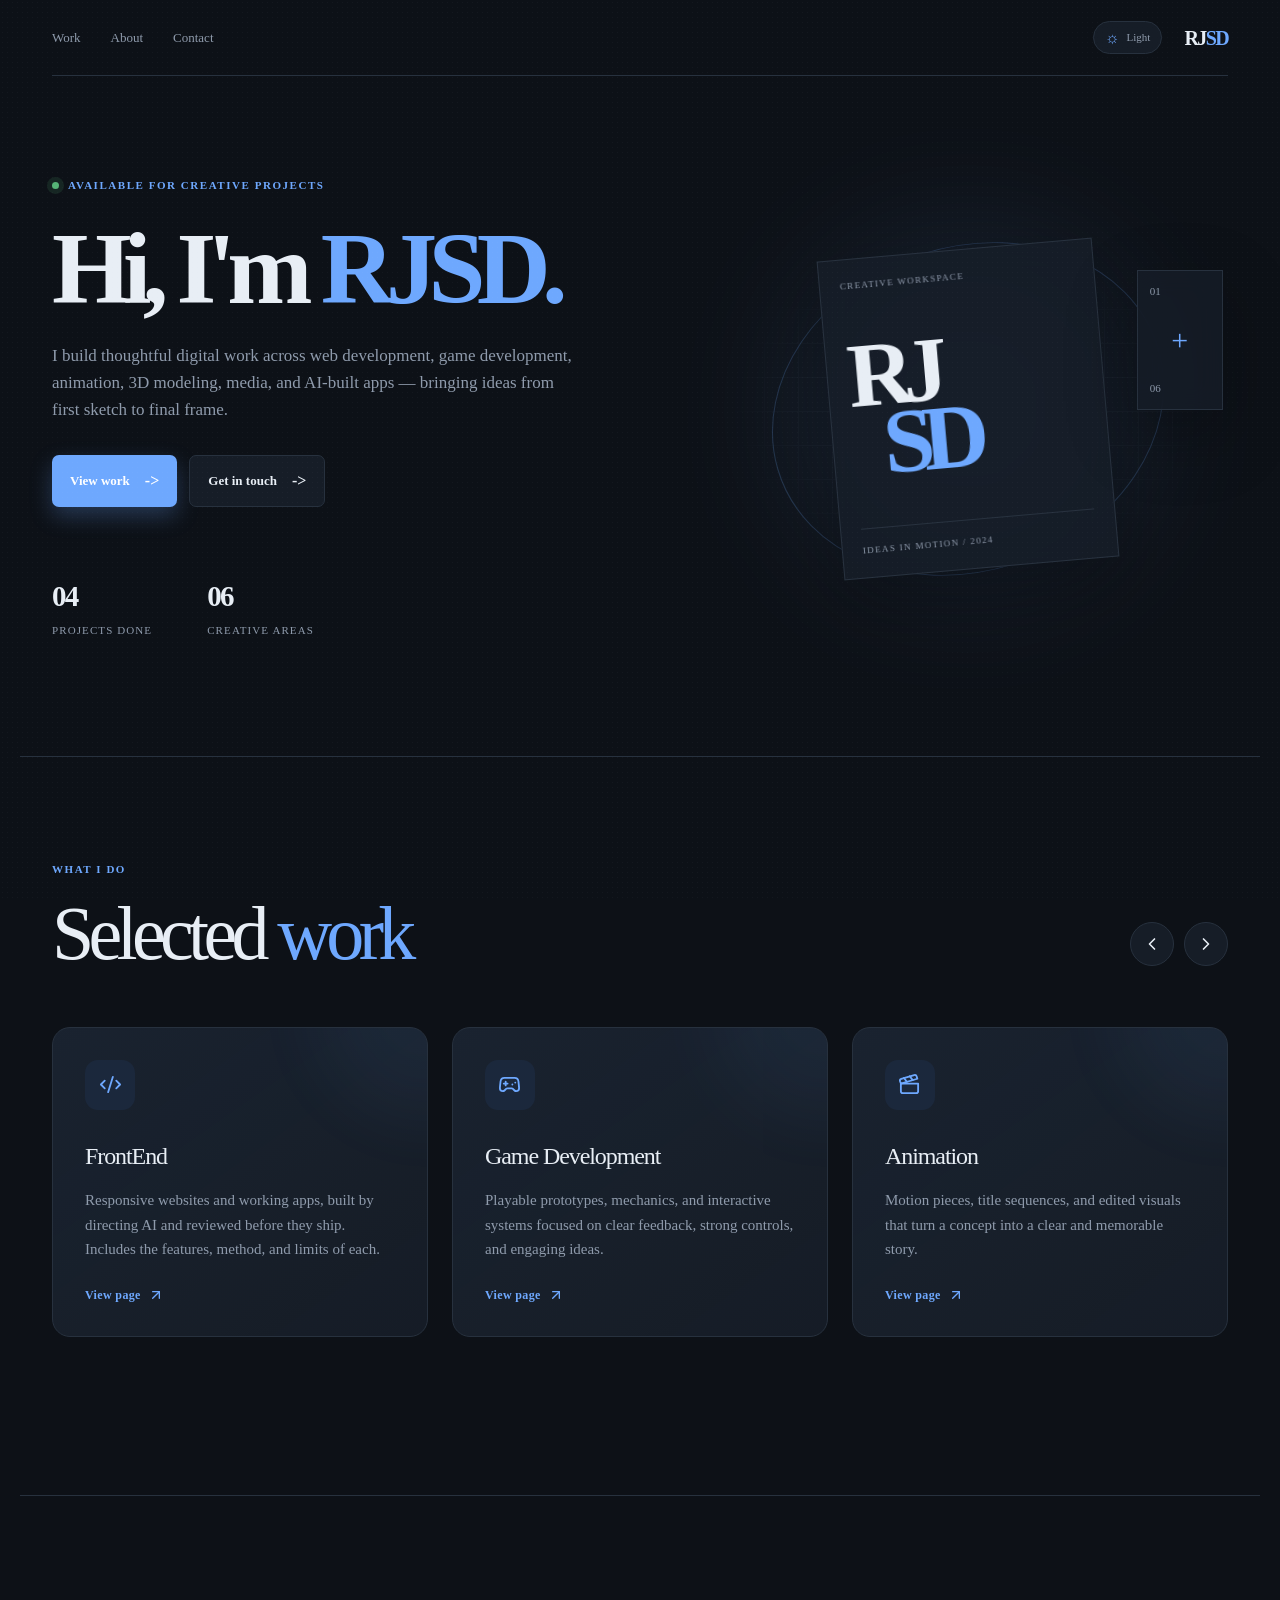
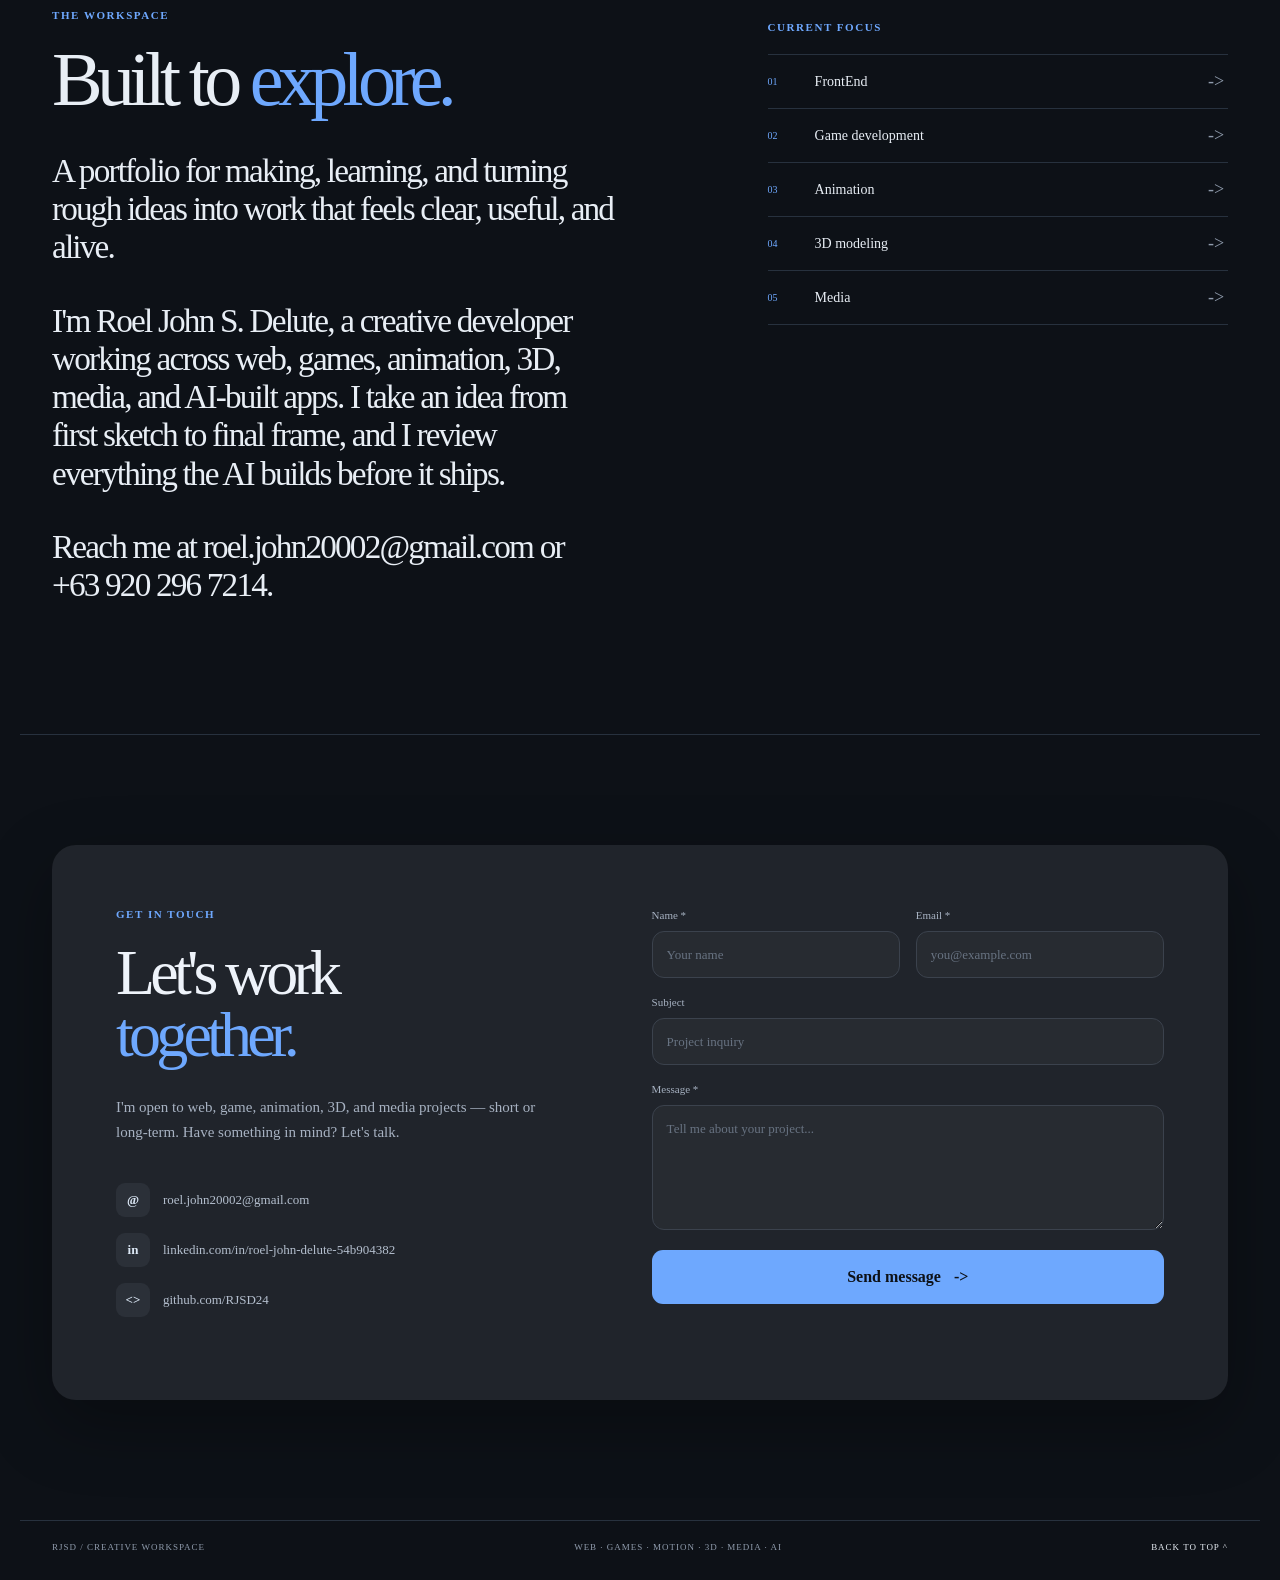
==== commit ef71bdeb: "feat: add about bio and contact details Co-Authored-By: Claude Sonnet 5.5 <noreply@anthropic.com>" ====
--- a/index.html
+++ b/index.html
@@ -1,4 +1,4 @@
-<!DOCTYPE html><html lang="en"><head><meta charSet="utf-8"/><meta name="viewport" content="width=device-width, initial-scale=1"/><link rel="stylesheet" href="./_next/static/css/index.DfZDnENa.css" data-rsc-css-href="./_next/static/css/index.DfZDnENa.css" data-precedence="vite-rsc/importer-resources"/><link rel="modulepreload" fetchPriority="low" href="./_next/static/chunks/index-JrPzhSam.js"/><script src="./_next/static/chunks/rolldown-runtime-C60lm6uB.js" type="module" async=""></script><script src="./_next/static/chunks/framework-BgSIrAUN.js" type="module" async=""></script><link rel="modulepreload" href="./_next/static/chunks/layout-segment-context-CNnzCkYN.js" crossorigin=""/><link rel="modulepreload" href="./_next/static/chunks/page-Dqd3acsp.js" crossorigin=""/><link rel="modulepreload" href="./_next/static/chunks/play-n3oQrY5u.js" crossorigin=""/><title>RJSD — Creative Workspace</title><meta name="description" content="RJSD is a creative workspace for web development, game development, animation, 3D modeling, and media."/><meta property="og:title" content="RJSD - Creative Workspace"/><meta property="og:description" content="Creative work across web, games, animation, 3D modeling, and media. Featuring Kazam."/><meta property="og:image" content="https://rjsd24.github.io/og.png"/><meta property="og:image:width" content="1729"/><meta property="og:image:height" content="910"/><meta property="og:image:alt" content="RJSD Media - Featured Project: Kazam"/><meta name="twitter:card" content="summary_large_image"/><meta name="twitter:title" content="RJSD - Creative Workspace"/><meta name="twitter:description" content="Creative work across web, games, animation, 3D modeling, and media. Featuring Kazam."/><meta name="twitter:image" content="https://rjsd24.github.io/og.png"/><link rel="shortcut icon" href="./favicon.svg"/><link rel="icon" href="./favicon.svg"/><script>Object.assign(((self[Symbol.for("vinext.navigationRuntime")]??={bootstrap:{routeManifest:null},functions:{}}).bootstrap.rsc??={rsc:[]}),{params:{},nav:{"pathname":"/","searchParams":[]}})</script><link rel="modulepreload" href="./_next/static/chunks/index-JrPzhSam.js" />
+<!DOCTYPE html><html lang="en"><head><meta charSet="utf-8"/><meta name="viewport" content="width=device-width, initial-scale=1"/><link rel="stylesheet" href="./_next/static/css/index.BezZX9zc.css" data-rsc-css-href="./_next/static/css/index.BezZX9zc.css" data-precedence="vite-rsc/importer-resources"/><link rel="modulepreload" fetchPriority="low" href="./_next/static/chunks/index-CAV_hvRP.js"/><script src="./_next/static/chunks/rolldown-runtime-C60lm6uB.js" type="module" async=""></script><script src="./_next/static/chunks/framework-BgSIrAUN.js" type="module" async=""></script><link rel="modulepreload" href="./_next/static/chunks/layout-segment-context-CaLGk3Bh.js" crossorigin=""/><link rel="modulepreload" href="./_next/static/chunks/page-BD9tWoEE.js" crossorigin=""/><link rel="modulepreload" href="./_next/static/chunks/play-n3oQrY5u.js" crossorigin=""/><title>RJSD — Creative Workspace</title><meta name="description" content="RJSD is a creative workspace for web development, game development, animation, 3D modeling, and media."/><meta property="og:title" content="RJSD - Creative Workspace"/><meta property="og:description" content="Creative work across web, games, animation, 3D modeling, and media. Featuring Kazam."/><meta property="og:image" content="https://rjsd24.github.io/og.png"/><meta property="og:image:width" content="1729"/><meta property="og:image:height" content="910"/><meta property="og:image:alt" content="RJSD Media - Featured Project: Kazam"/><meta name="twitter:card" content="summary_large_image"/><meta name="twitter:title" content="RJSD - Creative Workspace"/><meta name="twitter:description" content="Creative work across web, games, animation, 3D modeling, and media. Featuring Kazam."/><meta name="twitter:image" content="https://rjsd24.github.io/og.png"/><link rel="shortcut icon" href="./favicon.svg"/><link rel="icon" href="./favicon.svg"/><script>Object.assign(((self[Symbol.for("vinext.navigationRuntime")]??={bootstrap:{routeManifest:null},functions:{}}).bootstrap.rsc??={rsc:[]}),{params:{},nav:{"pathname":"/","searchParams":[]}})</script><link rel="modulepreload" href="./_next/static/chunks/index-CAV_hvRP.js" />
 <link rel="preload" href="./_next/static/_vinext_fonts/geist-8ac0455e797f/geist-98bbbccb.woff2" as="font" type="font/woff2" crossorigin />
 <link rel="preload" href="./_next/static/_vinext_fonts/geist-mono-00e989178794/geist-mono-013b2f2f.woff2" as="font" type="font/woff2" crossorigin />
 <style data-vinext-fonts>/* cyrillic-ext */
@@ -128,4 +128,4 @@
 
 .__variable_geist_mono_0bm7fsx { --font-geist-mono: 'Geist Mono', 'Geist Mono Fallback'; }
 </style>
-</head><body class="__variable_geist_013ydlh __variable_geist_mono_0bm7fsx antialiased"><div class="portfolio-app theme-dark" id="top"><header class="site-header"><nav class="header-nav" aria-label="Main navigation"><div class="nav-links"><a href="#work">Work</a><a href="#about">About</a><a href="#contact">Contact</a></div><button class="theme-toggle" type="button" aria-label="Switch to light mode"><span>☼</span><small>Light</small></button><a class="brand" href="#top" aria-label="RJSD home"><span>RJ</span><b>SD</b></a></nav></header><main><section class="hero-section" aria-labelledby="hero-title"><div class="hero-copy"><p class="eyebrow"><span class="live-dot"></span> Available for creative projects</p><h1 id="hero-title">Hi, I&#x27;m <span class="accent-text">RJSD</span><span class="hero-dot">.</span></h1><p class="hero-description">I build thoughtful digital work across web development, game development, animation, 3D modeling, media, and AI-built apps — bringing ideas from first sketch to final frame.</p><div class="hero-actions"><a class="button button-primary" href="#work">View work <span>-&gt;</span></a><a class="button button-quiet" href="#contact">Get in touch <span>-&gt;</span></a></div><div class="stats" aria-label="Portfolio stats"><div><strong>04</strong><span>Projects done</span></div><div><strong>06</strong><span>Creative areas</span></div></div></div><div class="hero-visual" aria-label="RJSD creative workspace graphic" role="img"><div class="visual-glow"></div><div class="visual-grid"></div><div class="visual-card visual-card-main"><span class="visual-kicker">Creative workspace</span><strong>RJ<br/><em>SD</em></strong><span class="visual-footer">Ideas in motion / 2024</span></div><div class="visual-card visual-card-side"><span>01</span><i>+</i><span>06</span></div><div class="visual-ring"></div></div></section><section class="work-section" id="work" aria-labelledby="work-title"><div class="section-heading"><div><p class="eyebrow">What I do</p><h2 id="work-title">Selected <em>work</em></h2></div><div class="slider-controls" aria-label="Selected work controls"><button type="button" aria-label="Show previous work"><svg xmlns="http://www.w3.org/2000/svg" width="20" height="20" viewBox="0 0 24 24" fill="none" stroke="currentColor" stroke-width="2" stroke-linecap="round" stroke-linejoin="round" class="lucide lucide-chevron-left" aria-hidden="true"><path d="m15 18-6-6 6-6"></path></svg></button><button type="button" aria-label="Show next work"><svg xmlns="http://www.w3.org/2000/svg" width="20" height="20" viewBox="0 0 24 24" fill="none" stroke="currentColor" stroke-width="2" stroke-linecap="round" stroke-linejoin="round" class="lucide lucide-chevron-right" aria-hidden="true"><path d="m9 18 6-6-6-6"></path></svg></button></div></div><div class="project-grid" role="region" aria-label="Selected work slider" tabindex="0"><a class="project-card" href="./work/frontend" aria-label="View FrontEnd work page"><span class="project-icon" aria-hidden="true"><svg xmlns="http://www.w3.org/2000/svg" width="23" height="23" viewBox="0 0 24 24" fill="none" stroke="currentColor" stroke-width="1.9" stroke-linecap="round" stroke-linejoin="round" class="lucide lucide-code-xml" aria-hidden="true"><path d="m18 16 4-4-4-4"></path><path d="m6 8-4 4 4 4"></path><path d="m14.5 4-5 16"></path></svg></span><h3>FrontEnd</h3><p>Responsive websites and working apps, built by directing AI and reviewed before they ship. Includes the features, method, and limits of each.</p><span class="project-card-link">View page <svg xmlns="http://www.w3.org/2000/svg" width="16" height="16" viewBox="0 0 24 24" fill="none" stroke="currentColor" stroke-width="2" stroke-linecap="round" stroke-linejoin="round" class="lucide lucide-arrow-up-right" aria-hidden="true"><path d="M7 7h10v10"></path><path d="M7 17 17 7"></path></svg></span></a><a class="project-card" href="./work/game-development" aria-label="View Game Development work page"><span class="project-icon" aria-hidden="true"><svg xmlns="http://www.w3.org/2000/svg" width="23" height="23" viewBox="0 0 24 24" fill="none" stroke="currentColor" stroke-width="1.9" stroke-linecap="round" stroke-linejoin="round" class="lucide lucide-gamepad2 lucide-gamepad-2" aria-hidden="true"><line x1="6" x2="10" y1="11" y2="11"></line><line x1="8" x2="8" y1="9" y2="13"></line><line x1="15" x2="15.01" y1="12" y2="12"></line><line x1="18" x2="18.01" y1="10" y2="10"></line><path d="M17.32 5H6.68a4 4 0 0 0-3.978 3.59c-.006.052-.01.101-.017.152C2.604 9.416 2 14.456 2 16a3 3 0 0 0 3 3c1 0 1.5-.5 2-1l1.414-1.414A2 2 0 0 1 9.828 16h4.344a2 2 0 0 1 1.414.586L17 18c.5.5 1 1 2 1a3 3 0 0 0 3-3c0-1.545-.604-6.584-.685-7.258-.007-.05-.011-.1-.017-.151A4 4 0 0 0 17.32 5z"></path></svg></span><h3>Game Development</h3><p>Playable prototypes, mechanics, and interactive systems focused on clear feedback, strong controls, and engaging ideas.</p><span class="project-card-link">View page <svg xmlns="http://www.w3.org/2000/svg" width="16" height="16" viewBox="0 0 24 24" fill="none" stroke="currentColor" stroke-width="2" stroke-linecap="round" stroke-linejoin="round" class="lucide lucide-arrow-up-right" aria-hidden="true"><path d="M7 7h10v10"></path><path d="M7 17 17 7"></path></svg></span></a><a class="project-card" href="./work/animation" aria-label="View Animation work page"><span class="project-icon" aria-hidden="true"><svg xmlns="http://www.w3.org/2000/svg" width="23" height="23" viewBox="0 0 24 24" fill="none" stroke="currentColor" stroke-width="1.9" stroke-linecap="round" stroke-linejoin="round" class="lucide lucide-clapperboard" aria-hidden="true"><path d="m12.296 3.464 3.02 3.956"></path><path d="M20.2 6 3 11l-.9-2.4c-.3-1.1.3-2.2 1.3-2.5l13.5-4c1.1-.3 2.2.3 2.5 1.3z"></path><path d="M3 11h18v8a2 2 0 0 1-2 2H5a2 2 0 0 1-2-2z"></path><path d="m6.18 5.276 3.1 3.899"></path></svg></span><h3>Animation</h3><p>Motion pieces, title sequences, and edited visuals that turn a concept into a clear and memorable story.</p><span class="project-card-link">View page <svg xmlns="http://www.w3.org/2000/svg" width="16" height="16" viewBox="0 0 24 24" fill="none" stroke="currentColor" stroke-width="2" stroke-linecap="round" stroke-linejoin="round" class="lucide lucide-arrow-up-right" aria-hidden="true"><path d="M7 7h10v10"></path><path d="M7 17 17 7"></path></svg></span></a><a class="project-card" href="./work/3d-modeling" aria-label="View 3D Modeling work page"><span class="project-icon" aria-hidden="true"><svg xmlns="http://www.w3.org/2000/svg" width="23" height="23" viewBox="0 0 24 24" fill="none" stroke="currentColor" stroke-width="1.9" stroke-linecap="round" stroke-linejoin="round" class="lucide lucide-box" aria-hidden="true"><path d="M21 8a2 2 0 0 0-1-1.73l-7-4a2 2 0 0 0-2 0l-7 4A2 2 0 0 0 3 8v8a2 2 0 0 0 1 1.73l7 4a2 2 0 0 0 2 0l7-4A2 2 0 0 0 21 16Z"></path><path d="m3.3 7 8.7 5 8.7-5"></path><path d="M12 22V12"></path></svg></span><h3>3D Modeling</h3><p>Objects, scenes, and polished renders built with attention to form, materials, lighting, and presentation.</p><span class="project-card-link">View page <svg xmlns="http://www.w3.org/2000/svg" width="16" height="16" viewBox="0 0 24 24" fill="none" stroke="currentColor" stroke-width="2" stroke-linecap="round" stroke-linejoin="round" class="lucide lucide-arrow-up-right" aria-hidden="true"><path d="M7 7h10v10"></path><path d="M7 17 17 7"></path></svg></span></a><a class="project-card" href="./work/media" aria-label="View Media work page"><span class="project-icon" aria-hidden="true"><svg xmlns="http://www.w3.org/2000/svg" width="23" height="23" viewBox="0 0 24 24" fill="none" stroke="currentColor" stroke-width="1.9" stroke-linecap="round" stroke-linejoin="round" class="lucide lucide-play" aria-hidden="true"><path d="M5 5a2 2 0 0 1 3.008-1.728l11.997 6.998a2 2 0 0 1 .003 3.458l-12 7A2 2 0 0 1 5 19z"></path></svg></span><h3>Media</h3><p>Campaign videos, app showcases, and focused edits that bring a clear message to the screen.</p><span class="project-card-link">View page <svg xmlns="http://www.w3.org/2000/svg" width="16" height="16" viewBox="0 0 24 24" fill="none" stroke="currentColor" stroke-width="2" stroke-linecap="round" stroke-linejoin="round" class="lucide lucide-arrow-up-right" aria-hidden="true"><path d="M7 7h10v10"></path><path d="M7 17 17 7"></path></svg></span></a></div></section><section class="about-section" id="about" aria-labelledby="about-title"><div class="about-intro"><p class="eyebrow">The workspace</p><h2 id="about-title">Built to <em>explore.</em></h2><p class="about-lead">A portfolio for making, learning, and turning rough ideas into work that feels clear, useful, and alive.</p></div><div class="focus-panel"><p class="eyebrow">Current focus</p><ul><li><span>0<!-- -->1</span>FrontEnd<b>-&gt;</b></li><li><span>0<!-- -->2</span>Game development<b>-&gt;</b></li><li><span>0<!-- -->3</span>Animation<b>-&gt;</b></li><li><span>0<!-- -->4</span>3D modeling<b>-&gt;</b></li><li><span>0<!-- -->5</span>Media<b>-&gt;</b></li></ul></div></section><section class="contact-section" id="contact" aria-labelledby="contact-title"><div class="contact-card"><div class="contact-copy"><p class="eyebrow">Get in touch</p><h2 id="contact-title">Let&#x27;s work<br/><em>together.</em></h2><p class="contact-intro">I&#x27;m open to web, game, animation, 3D, and media projects — short or long-term. Have something in mind? Let&#x27;s talk.</p><div class="contact-details"><a href="mailto:roel.john20002@gmail.com"><span class="contact-icon">@</span>roel.john20002@gmail.com</a><a href="https://www.linkedin.com/in/roel-john-delute-54b904382" target="_blank" rel="noreferrer"><span class="contact-icon">in</span>linkedin.com/in/roel-john-delute-54b904382</a><a href="https://github.com/RJSD24" target="_blank" rel="noreferrer"><span class="contact-icon">&lt;&gt;</span>github.com/RJSD24</a></div></div><form class="contact-form"><label class="form-honeypot" aria-hidden="true">Leave this empty<input tabindex="-1" autoComplete="off" name="_honey"/></label><div class="form-row"><label>Name *<input required="" placeholder="Your name" name="name"/></label><label>Email *<input type="email" required="" placeholder="you@example.com" name="email"/></label></div><label>Subject<input placeholder="Project inquiry" name="subject"/></label><label>Message *<textarea name="message" required="" placeholder="Tell me about your project..." rows="5"></textarea></label><button class="form-submit" type="submit">Send message<!-- --> <span>-&gt;</span></button><p class="form-status form-status-idle" role="status" aria-live="polite"></p></form></div></section></main><footer class="site-footer"><span>RJSD / Creative workspace</span><span>Web · Games · Motion · 3D · Media · AI</span><a href="#top">Back to top ^</a></footer></div><script type="module" src="./_next/static/chunks/index-JrPzhSam.js" id="_R_" async=""></script><script>((self[Symbol.for("vinext.navigationRuntime")]??={bootstrap:{routeManifest:null},functions:{}}).bootstrap.rsc??={rsc:[]}).rsc.push("2:I[\"8c0f216c4604\",[],\"Children\",1]\n")</script><script>((self[Symbol.for("vinext.navigationRuntime")]??={bootstrap:{routeManifest:null},functions:{}}).bootstrap.rsc??={rsc:[]}).rsc.push("3:I[\"593f344dc510\",[],\"GlobalErrorBoundary\",1]\n")</script><script>((self[Symbol.for("vinext.navigationRuntime")]??={bootstrap:{routeManifest:null},functions:{}}).bootstrap.rsc??={rsc:[]}).rsc.push("4:I[\"0b874ad30386\",[],\"default\",1]\n")</script><script>((self[Symbol.for("vinext.navigationRuntime")]??={bootstrap:{routeManifest:null},functions:{}}).bootstrap.rsc??={rsc:[]}).rsc.push("5:I[\"593f344dc510\",[],\"ErrorBoundary\",1]\n")</script><script>((self[Symbol.for("vinext.navigationRuntime")]??={bootstrap:{routeManifest:null},functions:{}}).bootstrap.rsc??={rsc:[]}).rsc.push("6:I[\"15c18cfaeeff\",[],\"LayoutSegmentProvider\",1]\n")</script><script>((self[Symbol.for("vinext.navigationRuntime")]??={bootstrap:{routeManifest:null},functions:{}}).bootstrap.rsc??={rsc:[]}).rsc.push("7:I[\"8c0f216c4604\",[],\"Slot\",1]\n")</script><script>((self[Symbol.for("vinext.navigationRuntime")]??={bootstrap:{routeManifest:null},functions:{}}).bootstrap.rsc??={rsc:[]}).rsc.push("8:I[\"9276801271d6\",[],\"AppRouterScrollTarget\",1]\n")</script><script>((self[Symbol.for("vinext.navigationRuntime")]??={bootstrap:{routeManifest:null},functions:{}}).bootstrap.rsc??={rsc:[]}).rsc.push("9:I[\"593f344dc510\",[],\"RedirectBoundary\",1]\n")</script><script>((self[Symbol.for("vinext.navigationRuntime")]??={bootstrap:{routeManifest:null},functions:{}}).bootstrap.rsc??={rsc:[]}).rsc.push(":HL[\"./_next/static/css/index.DfZDnENa.css\",\"style\"     ]\n")</script><script>((self[Symbol.for("vinext.navigationRuntime")]??={bootstrap:{routeManifest:null},functions:{}}).bootstrap.rsc??={rsc:[]}).rsc.push("0:{\"__route\":\"route:/\",\"__interceptionContext\":null,\"__layoutIds\":[\"layout:/\"],\"__rootLayout\":\"/\",\"__sourcePage\":\"/page\",\"page:/\":\"$L1\",\"layout:/\":[[[[\"$\",\"link\",\"css:./_next/static/css/index.DfZDnENa.css\",{\"rel\":\"stylesheet\",\"precedence\":\"vite-rsc/importer-resources\",\"href\":\"./_next/static/css/index.DfZDnENa.css\",\"data-rsc-css-href\":\"./_next/static/css/index.DfZDnENa.css\"}],\"$undefined\"],[\"$\",\"html\",null,{\"lang\":\"en\",\"children\":[\"$\",\"body\",null,{\"className\":\"__variable_geist_013ydlh __variable_geist_mono_0bm7fsx antialiased\",\"children\":[\"$\",\"$L2\",null,{}]}]}]],null],\"route:/\":[[[\"$\",\"meta\",null,{\"charSet\":\"utf-8\"}],[[\"$\",\"title\",\"0\",{\"children\":\"RJSD — Creative Workspace\"}],[\"$\",\"meta\",\"1\",{\"name\":\"description\",\"content\":\"RJSD is a creative workspace for web development, game development, animation, 3D modeling, and media.\"}],[\"$\",\"meta\",\"2\",{\"property\":\"og:title\",\"content\":\"RJSD - Creative Workspace\"}],[\"$\",\"meta\",\"3\",{\"property\":\"og:description\",\"content\":\"Creative work across web, games, animation, 3D modeling, and media. Featuring Kazam.\"}],[\"$\",\"meta\",\"4\",{\"property\":\"og:image\",\"content\":\"https://rjsd24.github.io/og.png\"}],[\"$\",\"meta\",\"5\",{\"property\":\"og:image:width\",\"content\":\"1729\"}],[\"$\",\"meta\",\"6\",{\"property\":\"og:image:height\",\"content\":\"910\"}],[\"$\",\"meta\",\"7\",{\"property\":\"og:image:alt\",\"content\":\"RJSD Media - Featured Project: Kazam\"}],[\"$\",\"meta\",\"8\",{\"name\":\"twitter:card\",\"content\":\"summary_large_image\"}],[\"$\",\"meta\",\"9\",{\"name\":\"twitter:title\",\"content\":\"RJSD - Creative Workspace\"}],[\"$\",\"meta\",\"10\",{\"name\":\"twitter:description\",\"content\":\"Creative work across web, games, animation, 3D modeling, and media. Featuring Kazam.\"}],[\"$\",\"meta\",\"11\",{\"name\":\"twitter:image\",\"content\":\"https://rjsd24.github.io/og.png\"}],[\"$\",\"link\",\"12\",{\"rel\":\"shortcut icon\",\"href\":\"./favicon.svg\"}],[\"$\",\"link\",\"13\",{\"rel\":\"icon\",\"href\":\"./favicon.svg\"}]],[[\"$\",\"meta\",\"0\",{\"name\":\"viewport\",\"content\":\"width=device-width, initial-scale=1\"}]]],[\"$\",\"$L3\",null,{\"fallback\":\"$4\",\"children\":[\"$\",\"$L5\",null,{\"fallback\":\"$4\",\"children\":[\"$\",\"$L6\",null,{\"providerId\":\"layout:/\",\"segmentMap\":{\"children\":[]},\"children\":[\"$\",\"$L7\",null,{\"id\":\"layout:/\",\"parallelSlots\":\"$undefined\",\"children\":[\"$\",\"$L8\",null,{\"children\":[\"$\",\"$L9\",null,{\"children\":[[\"$\",\"$L6\",null,{\"providerId\":\"page:/\",\"segmentMap\":{\"children\":[\"__PAGE__\"]},\"children\":[\"$\",\"$L7\",null,{\"id\":\"page:/\"}]}],null]}]}]}]}]}]}],null,null],\"__layoutFlags\":{\"layout:/\":\"s\"},\"__artifactCompatibility\":{\"schemaVersion\":1,\"graphVersion\":\"app-route-graph:1177fd80f83fa7b0\",\"deploymentVersion\":\"166ec3fa-b4e7-4c0e-aea5-661b41314739\",\"appElementsSchemaVersion\":1,\"rscPayloadSchemaVersion\":1,\"rootBoundaryId\":\"/\",\"renderEpoch\":null},\"__renderObservation\":{\"schemaVersion\":1,\"output\":{\"kind\":\"app-rsc\",\"mountedSlotsFingerprint\":null,\"renderEpoch\":null,\"rootBoundaryId\":\"/\",\"routeId\":\"route:/\"},\"completeness\":\"partial\",\"boundaryOutcome\":{\"kind\":\"unknown\"},\"requestApis\":[{\"kind\":\"connection\",\"status\":\"unknown\"},{\"kind\":\"cookies\",\"status\":\"unknown\"},{\"kind\":\"draftMode\",\"status\":\"unknown\"},{\"kind\":\"headers\",\"status\":\"unknown\"},{\"kind\":\"params\",\"status\":\"unknown\"},{\"kind\":\"searchParams\",\"status\":\"unknown\"}],\"dynamicFetches\":[],\"cacheTags\":[\"/\",\"_N_T_/\",\"_N_T_/index\",\"_N_T_/layout\",\"_N_T_/page\"],\"pathTags\":[\"/\"],\"cacheability\":\"unknown\",\"downgrade\":{\"target\":\"freshRender\",\"reasons\":[{\"code\":\"CP_DOWNGRADE_CACHEABILITY_UNKNOWN\",\"target\":\"freshRender\"},{\"code\":\"CP_DOWNGRADE_INCOMPLETE_OBSERVATION\",\"completeness\":\"partial\",\"target\":\"freshRender\"},{\"code\":\"CP_DOWNGRADE_UNKNOWN_REQUEST_API\",\"requestApi\":\"connection\",\"target\":\"freshRender\"},{\"code\":\"CP_DOWNGRADE_UNKNOWN_REQUEST_API\",\"requestApi\":\"cookies\",\"target\":\"freshRender\"},{\"code\":\"CP_DOWNGRADE_UNKNOWN_REQUEST_API\",\"requestApi\":\"draftMode\",\"target\":\"freshRender\"},{\"code\":\"CP_DOWNGRADE_UNKNOWN_REQUEST_API\",\"requestApi\":\"headers\",\"target\":\"freshRender\"},{\"code\":\"CP_DOWNGRADE_UNKNOWN_REQUEST_API\",\"requestApi\":\"params\",\"target\":\"freshRender\"},{\"code\":\"CP_DOWNGRADE_UNKNOWN_REQUEST_API\",\"requestApi\":\"searchParams\",\"target\":\"freshRender\"}],\"fallback\":{\"kind\":\"breakerFallback\",\"code\":\"CP_PRIVATE_DYNAMIC_DOWNGRADE\",\"mode\":\"renderFresh\",\"scope\":\"affectedOutput\",\"fields\":{\"reasonCodes\":[\"CP_DOWNGRADE_CACHEABILITY_UNKNOWN\",\"CP_DOWNGRADE_INCOMPLETE_OBSERVATION\",\"CP_DOWNGRADE_UNKNOWN_REQUEST_API\",\"CP_DOWNGRADE_UNKNOWN_REQUEST_API\",\"CP_DOWNGRADE_UNKNOWN_REQUEST_API\",\"CP_DOWNGRADE_UNKNOWN_REQUEST_API\",\"CP_DOWNGRADE_UNKNOWN_REQUEST_API\",\"CP_DOWNGRADE_UNKNOWN_REQUEST_API\"],\"target\":\"freshRender\"}},\"isPublicCacheCandidate\":false}}}\n")</script><script>((self[Symbol.for("vinext.navigationRuntime")]??={bootstrap:{routeManifest:null},functions:{}}).bootstrap.rsc??={rsc:[]}).rsc.push("a:I[\"6efdf509a785\",[],\"default\",1]\n")</script><script>((self[Symbol.for("vinext.navigationRuntime")]??={bootstrap:{routeManifest:null},functions:{}}).bootstrap.rsc??={rsc:[]}).rsc.push("1:[\"$\",\"$La\",null,{\"params\":\"$@b\",\"searchParams\":\"$@c\"}]\n")</script><script>((self[Symbol.for("vinext.navigationRuntime")]??={bootstrap:{routeManifest:null},functions:{}}).bootstrap.rsc??={rsc:[]}).rsc.push("b:{}\n")</script><script>((self[Symbol.for("vinext.navigationRuntime")]??={bootstrap:{routeManifest:null},functions:{}}).bootstrap.rsc??={rsc:[]}).rsc.push("c:{}\n")</script><script>Object.assign(((self[Symbol.for("vinext.navigationRuntime")]??={bootstrap:{routeManifest:null},functions:{}}).bootstrap.rsc??={rsc:[]}),{"initialCacheKind":"dynamic"});((self[Symbol.for("vinext.navigationRuntime")]??={bootstrap:{routeManifest:null},functions:{}}).bootstrap.rsc??={rsc:[]}).done=true</script></body></html>+</head><body class="__variable_geist_013ydlh __variable_geist_mono_0bm7fsx antialiased"><div class="portfolio-app theme-dark" id="top"><header class="site-header"><nav class="header-nav" aria-label="Main navigation"><div class="nav-links"><a href="#work">Work</a><a href="#about">About</a><a href="#contact">Contact</a></div><button class="theme-toggle" type="button" aria-label="Switch to light mode"><span>☼</span><small>Light</small></button><a class="brand" href="#top" aria-label="RJSD home"><span>RJ</span><b>SD</b></a></nav></header><main><section class="hero-section" aria-labelledby="hero-title"><div class="hero-copy"><p class="eyebrow"><span class="live-dot"></span> Available for creative projects</p><h1 id="hero-title">Hi, I&#x27;m <span class="accent-text">RJSD</span><span class="hero-dot">.</span></h1><p class="hero-description">I build thoughtful digital work across web development, game development, animation, 3D modeling, media, and AI-built apps — bringing ideas from first sketch to final frame.</p><div class="hero-actions"><a class="button button-primary" href="#work">View work <span>-&gt;</span></a><a class="button button-quiet" href="#contact">Get in touch <span>-&gt;</span></a></div><div class="stats" aria-label="Portfolio stats"><div><strong>04</strong><span>Projects done</span></div><div><strong>06</strong><span>Creative areas</span></div></div></div><div class="hero-visual" aria-label="RJSD creative workspace graphic" role="img"><div class="visual-glow"></div><div class="visual-grid"></div><div class="visual-card visual-card-main"><span class="visual-kicker">Creative workspace</span><strong>RJ<br/><em>SD</em></strong><span class="visual-footer">Ideas in motion / 2024</span></div><div class="visual-card visual-card-side"><span>01</span><i>+</i><span>06</span></div><div class="visual-ring"></div></div></section><section class="work-section" id="work" aria-labelledby="work-title"><div class="section-heading"><div><p class="eyebrow">What I do</p><h2 id="work-title">Selected <em>work</em></h2></div><div class="slider-controls" aria-label="Selected work controls"><button type="button" aria-label="Show previous work"><svg xmlns="http://www.w3.org/2000/svg" width="20" height="20" viewBox="0 0 24 24" fill="none" stroke="currentColor" stroke-width="2" stroke-linecap="round" stroke-linejoin="round" class="lucide lucide-chevron-left" aria-hidden="true"><path d="m15 18-6-6 6-6"></path></svg></button><button type="button" aria-label="Show next work"><svg xmlns="http://www.w3.org/2000/svg" width="20" height="20" viewBox="0 0 24 24" fill="none" stroke="currentColor" stroke-width="2" stroke-linecap="round" stroke-linejoin="round" class="lucide lucide-chevron-right" aria-hidden="true"><path d="m9 18 6-6-6-6"></path></svg></button></div></div><div class="project-grid" role="region" aria-label="Selected work slider" tabindex="0"><a class="project-card" href="./work/frontend" aria-label="View FrontEnd work page"><span class="project-icon" aria-hidden="true"><svg xmlns="http://www.w3.org/2000/svg" width="23" height="23" viewBox="0 0 24 24" fill="none" stroke="currentColor" stroke-width="1.9" stroke-linecap="round" stroke-linejoin="round" class="lucide lucide-code-xml" aria-hidden="true"><path d="m18 16 4-4-4-4"></path><path d="m6 8-4 4 4 4"></path><path d="m14.5 4-5 16"></path></svg></span><h3>FrontEnd</h3><p>Responsive websites and working apps, built by directing AI and reviewed before they ship. Includes the features, method, and limits of each.</p><span class="project-card-link">View page <svg xmlns="http://www.w3.org/2000/svg" width="16" height="16" viewBox="0 0 24 24" fill="none" stroke="currentColor" stroke-width="2" stroke-linecap="round" stroke-linejoin="round" class="lucide lucide-arrow-up-right" aria-hidden="true"><path d="M7 7h10v10"></path><path d="M7 17 17 7"></path></svg></span></a><a class="project-card" href="./work/game-development" aria-label="View Game Development work page"><span class="project-icon" aria-hidden="true"><svg xmlns="http://www.w3.org/2000/svg" width="23" height="23" viewBox="0 0 24 24" fill="none" stroke="currentColor" stroke-width="1.9" stroke-linecap="round" stroke-linejoin="round" class="lucide lucide-gamepad2 lucide-gamepad-2" aria-hidden="true"><line x1="6" x2="10" y1="11" y2="11"></line><line x1="8" x2="8" y1="9" y2="13"></line><line x1="15" x2="15.01" y1="12" y2="12"></line><line x1="18" x2="18.01" y1="10" y2="10"></line><path d="M17.32 5H6.68a4 4 0 0 0-3.978 3.59c-.006.052-.01.101-.017.152C2.604 9.416 2 14.456 2 16a3 3 0 0 0 3 3c1 0 1.5-.5 2-1l1.414-1.414A2 2 0 0 1 9.828 16h4.344a2 2 0 0 1 1.414.586L17 18c.5.5 1 1 2 1a3 3 0 0 0 3-3c0-1.545-.604-6.584-.685-7.258-.007-.05-.011-.1-.017-.151A4 4 0 0 0 17.32 5z"></path></svg></span><h3>Game Development</h3><p>Playable prototypes, mechanics, and interactive systems focused on clear feedback, strong controls, and engaging ideas.</p><span class="project-card-link">View page <svg xmlns="http://www.w3.org/2000/svg" width="16" height="16" viewBox="0 0 24 24" fill="none" stroke="currentColor" stroke-width="2" stroke-linecap="round" stroke-linejoin="round" class="lucide lucide-arrow-up-right" aria-hidden="true"><path d="M7 7h10v10"></path><path d="M7 17 17 7"></path></svg></span></a><a class="project-card" href="./work/animation" aria-label="View Animation work page"><span class="project-icon" aria-hidden="true"><svg xmlns="http://www.w3.org/2000/svg" width="23" height="23" viewBox="0 0 24 24" fill="none" stroke="currentColor" stroke-width="1.9" stroke-linecap="round" stroke-linejoin="round" class="lucide lucide-clapperboard" aria-hidden="true"><path d="m12.296 3.464 3.02 3.956"></path><path d="M20.2 6 3 11l-.9-2.4c-.3-1.1.3-2.2 1.3-2.5l13.5-4c1.1-.3 2.2.3 2.5 1.3z"></path><path d="M3 11h18v8a2 2 0 0 1-2 2H5a2 2 0 0 1-2-2z"></path><path d="m6.18 5.276 3.1 3.899"></path></svg></span><h3>Animation</h3><p>Motion pieces, title sequences, and edited visuals that turn a concept into a clear and memorable story.</p><span class="project-card-link">View page <svg xmlns="http://www.w3.org/2000/svg" width="16" height="16" viewBox="0 0 24 24" fill="none" stroke="currentColor" stroke-width="2" stroke-linecap="round" stroke-linejoin="round" class="lucide lucide-arrow-up-right" aria-hidden="true"><path d="M7 7h10v10"></path><path d="M7 17 17 7"></path></svg></span></a><a class="project-card" href="./work/3d-modeling" aria-label="View 3D Modeling work page"><span class="project-icon" aria-hidden="true"><svg xmlns="http://www.w3.org/2000/svg" width="23" height="23" viewBox="0 0 24 24" fill="none" stroke="currentColor" stroke-width="1.9" stroke-linecap="round" stroke-linejoin="round" class="lucide lucide-box" aria-hidden="true"><path d="M21 8a2 2 0 0 0-1-1.73l-7-4a2 2 0 0 0-2 0l-7 4A2 2 0 0 0 3 8v8a2 2 0 0 0 1 1.73l7 4a2 2 0 0 0 2 0l7-4A2 2 0 0 0 21 16Z"></path><path d="m3.3 7 8.7 5 8.7-5"></path><path d="M12 22V12"></path></svg></span><h3>3D Modeling</h3><p>Objects, scenes, and polished renders built with attention to form, materials, lighting, and presentation.</p><span class="project-card-link">View page <svg xmlns="http://www.w3.org/2000/svg" width="16" height="16" viewBox="0 0 24 24" fill="none" stroke="currentColor" stroke-width="2" stroke-linecap="round" stroke-linejoin="round" class="lucide lucide-arrow-up-right" aria-hidden="true"><path d="M7 7h10v10"></path><path d="M7 17 17 7"></path></svg></span></a><a class="project-card" href="./work/media" aria-label="View Media work page"><span class="project-icon" aria-hidden="true"><svg xmlns="http://www.w3.org/2000/svg" width="23" height="23" viewBox="0 0 24 24" fill="none" stroke="currentColor" stroke-width="1.9" stroke-linecap="round" stroke-linejoin="round" class="lucide lucide-play" aria-hidden="true"><path d="M5 5a2 2 0 0 1 3.008-1.728l11.997 6.998a2 2 0 0 1 .003 3.458l-12 7A2 2 0 0 1 5 19z"></path></svg></span><h3>Media</h3><p>Campaign videos, app showcases, and focused edits that bring a clear message to the screen.</p><span class="project-card-link">View page <svg xmlns="http://www.w3.org/2000/svg" width="16" height="16" viewBox="0 0 24 24" fill="none" stroke="currentColor" stroke-width="2" stroke-linecap="round" stroke-linejoin="round" class="lucide lucide-arrow-up-right" aria-hidden="true"><path d="M7 7h10v10"></path><path d="M7 17 17 7"></path></svg></span></a></div></section><section class="about-section" id="about" aria-labelledby="about-title"><div class="about-intro"><p class="eyebrow">The workspace</p><h2 id="about-title">Built to <em>explore.</em></h2><p class="about-lead">A portfolio for making, learning, and turning rough ideas into work that feels clear, useful, and alive.</p><p class="about-lead">I&#x27;m Roel John S. Delute, a creative developer working across web, games, animation, 3D, media, and AI-built apps. I take an idea from first sketch to final frame, and I review everything the AI builds before it ships.</p><p class="about-lead">Reach me at <a href="mailto:roel.john20002@gmail.com">roel.john20002@gmail.com</a> or <a href="tel:+639202967214">+63 920 296 7214</a>.</p></div><div class="focus-panel"><p class="eyebrow">Current focus</p><ul><li><span>0<!-- -->1</span>FrontEnd<b>-&gt;</b></li><li><span>0<!-- -->2</span>Game development<b>-&gt;</b></li><li><span>0<!-- -->3</span>Animation<b>-&gt;</b></li><li><span>0<!-- -->4</span>3D modeling<b>-&gt;</b></li><li><span>0<!-- -->5</span>Media<b>-&gt;</b></li></ul></div></section><section class="contact-section" id="contact" aria-labelledby="contact-title"><div class="contact-card"><div class="contact-copy"><p class="eyebrow">Get in touch</p><h2 id="contact-title">Let&#x27;s work<br/><em>together.</em></h2><p class="contact-intro">I&#x27;m open to web, game, animation, 3D, and media projects — short or long-term. Have something in mind? Let&#x27;s talk.</p><div class="contact-details"><a href="mailto:roel.john20002@gmail.com"><span class="contact-icon">@</span>roel.john20002@gmail.com</a><a href="https://www.linkedin.com/in/roel-john-delute-54b904382" target="_blank" rel="noreferrer"><span class="contact-icon">in</span>linkedin.com/in/roel-john-delute-54b904382</a><a href="https://github.com/RJSD24" target="_blank" rel="noreferrer"><span class="contact-icon">&lt;&gt;</span>github.com/RJSD24</a></div></div><form class="contact-form"><label class="form-honeypot" aria-hidden="true">Leave this empty<input tabindex="-1" autoComplete="off" name="_honey"/></label><div class="form-row"><label>Name *<input required="" placeholder="Your name" name="name"/></label><label>Email *<input type="email" required="" placeholder="you@example.com" name="email"/></label></div><label>Subject<input placeholder="Project inquiry" name="subject"/></label><label>Message *<textarea name="message" required="" placeholder="Tell me about your project..." rows="5"></textarea></label><button class="form-submit" type="submit">Send message<!-- --> <span>-&gt;</span></button><p class="form-status form-status-idle" role="status" aria-live="polite"></p></form></div></section></main><footer class="site-footer"><span>RJSD / Creative workspace</span><span>Web · Games · Motion · 3D · Media · AI</span><a href="#top">Back to top ^</a></footer></div><script type="module" src="./_next/static/chunks/index-CAV_hvRP.js" id="_R_" async=""></script><script>((self[Symbol.for("vinext.navigationRuntime")]??={bootstrap:{routeManifest:null},functions:{}}).bootstrap.rsc??={rsc:[]}).rsc.push("2:I[\"8c0f216c4604\",[],\"Children\",1]\n")</script><script>((self[Symbol.for("vinext.navigationRuntime")]??={bootstrap:{routeManifest:null},functions:{}}).bootstrap.rsc??={rsc:[]}).rsc.push("3:I[\"593f344dc510\",[],\"GlobalErrorBoundary\",1]\n")</script><script>((self[Symbol.for("vinext.navigationRuntime")]??={bootstrap:{routeManifest:null},functions:{}}).bootstrap.rsc??={rsc:[]}).rsc.push("4:I[\"0b874ad30386\",[],\"default\",1]\n")</script><script>((self[Symbol.for("vinext.navigationRuntime")]??={bootstrap:{routeManifest:null},functions:{}}).bootstrap.rsc??={rsc:[]}).rsc.push("5:I[\"593f344dc510\",[],\"ErrorBoundary\",1]\n")</script><script>((self[Symbol.for("vinext.navigationRuntime")]??={bootstrap:{routeManifest:null},functions:{}}).bootstrap.rsc??={rsc:[]}).rsc.push("6:I[\"15c18cfaeeff\",[],\"LayoutSegmentProvider\",1]\n")</script><script>((self[Symbol.for("vinext.navigationRuntime")]??={bootstrap:{routeManifest:null},functions:{}}).bootstrap.rsc??={rsc:[]}).rsc.push("7:I[\"8c0f216c4604\",[],\"Slot\",1]\n")</script><script>((self[Symbol.for("vinext.navigationRuntime")]??={bootstrap:{routeManifest:null},functions:{}}).bootstrap.rsc??={rsc:[]}).rsc.push("8:I[\"9276801271d6\",[],\"AppRouterScrollTarget\",1]\n")</script><script>((self[Symbol.for("vinext.navigationRuntime")]??={bootstrap:{routeManifest:null},functions:{}}).bootstrap.rsc??={rsc:[]}).rsc.push("9:I[\"593f344dc510\",[],\"RedirectBoundary\",1]\n")</script><script>((self[Symbol.for("vinext.navigationRuntime")]??={bootstrap:{routeManifest:null},functions:{}}).bootstrap.rsc??={rsc:[]}).rsc.push(":HL[\"./_next/static/css/index.BezZX9zc.css\",\"style\"     ]\n")</script><script>((self[Symbol.for("vinext.navigationRuntime")]??={bootstrap:{routeManifest:null},functions:{}}).bootstrap.rsc??={rsc:[]}).rsc.push("0:{\"__route\":\"route:/\",\"__interceptionContext\":null,\"__layoutIds\":[\"layout:/\"],\"__rootLayout\":\"/\",\"__sourcePage\":\"/page\",\"page:/\":\"$L1\",\"layout:/\":[[[[\"$\",\"link\",\"css:./_next/static/css/index.BezZX9zc.css\",{\"rel\":\"stylesheet\",\"precedence\":\"vite-rsc/importer-resources\",\"href\":\"./_next/static/css/index.BezZX9zc.css\",\"data-rsc-css-href\":\"./_next/static/css/index.BezZX9zc.css\"}],\"$undefined\"],[\"$\",\"html\",null,{\"lang\":\"en\",\"children\":[\"$\",\"body\",null,{\"className\":\"__variable_geist_013ydlh __variable_geist_mono_0bm7fsx antialiased\",\"children\":[\"$\",\"$L2\",null,{}]}]}]],null],\"route:/\":[[[\"$\",\"meta\",null,{\"charSet\":\"utf-8\"}],[[\"$\",\"title\",\"0\",{\"children\":\"RJSD — Creative Workspace\"}],[\"$\",\"meta\",\"1\",{\"name\":\"description\",\"content\":\"RJSD is a creative workspace for web development, game development, animation, 3D modeling, and media.\"}],[\"$\",\"meta\",\"2\",{\"property\":\"og:title\",\"content\":\"RJSD - Creative Workspace\"}],[\"$\",\"meta\",\"3\",{\"property\":\"og:description\",\"content\":\"Creative work across web, games, animation, 3D modeling, and media. Featuring Kazam.\"}],[\"$\",\"meta\",\"4\",{\"property\":\"og:image\",\"content\":\"https://rjsd24.github.io/og.png\"}],[\"$\",\"meta\",\"5\",{\"property\":\"og:image:width\",\"content\":\"1729\"}],[\"$\",\"meta\",\"6\",{\"property\":\"og:image:height\",\"content\":\"910\"}],[\"$\",\"meta\",\"7\",{\"property\":\"og:image:alt\",\"content\":\"RJSD Media - Featured Project: Kazam\"}],[\"$\",\"meta\",\"8\",{\"name\":\"twitter:card\",\"content\":\"summary_large_image\"}],[\"$\",\"meta\",\"9\",{\"name\":\"twitter:title\",\"content\":\"RJSD - Creative Workspace\"}],[\"$\",\"meta\",\"10\",{\"name\":\"twitter:description\",\"content\":\"Creative work across web, games, animation, 3D modeling, and media. Featuring Kazam.\"}],[\"$\",\"meta\",\"11\",{\"name\":\"twitter:image\",\"content\":\"https://rjsd24.github.io/og.png\"}],[\"$\",\"link\",\"12\",{\"rel\":\"shortcut icon\",\"href\":\"./favicon.svg\"}],[\"$\",\"link\",\"13\",{\"rel\":\"icon\",\"href\":\"./favicon.svg\"}]],[[\"$\",\"meta\",\"0\",{\"name\":\"viewport\",\"content\":\"width=device-width, initial-scale=1\"}]]],[\"$\",\"$L3\",null,{\"fallback\":\"$4\",\"children\":[\"$\",\"$L5\",null,{\"fallback\":\"$4\",\"children\":[\"$\",\"$L6\",null,{\"providerId\":\"layout:/\",\"segmentMap\":{\"children\":[]},\"children\":[\"$\",\"$L7\",null,{\"id\":\"layout:/\",\"parallelSlots\":\"$undefined\",\"children\":[\"$\",\"$L8\",null,{\"children\":[\"$\",\"$L9\",null,{\"children\":[[\"$\",\"$L6\",null,{\"providerId\":\"page:/\",\"segmentMap\":{\"children\":[\"__PAGE__\"]},\"children\":[\"$\",\"$L7\",null,{\"id\":\"page:/\"}]}],null]}]}]}]}]}]}],null,null],\"__layoutFlags\":{\"layout:/\":\"s\"},\"__artifactCompatibility\":{\"schemaVersion\":1,\"graphVersion\":\"app-route-graph:1177fd80f83fa7b0\",\"deploymentVersion\":\"5628364e-344c-4af5-a566-086a41453bb4\",\"appElementsSchemaVersion\":1,\"rscPayloadSchemaVersion\":1,\"rootBoundaryId\":\"/\",\"renderEpoch\":null},\"__renderObservation\":{\"schemaVersion\":1,\"output\":{\"kind\":\"app-rsc\",\"mountedSlotsFingerprint\":null,\"renderEpoch\":null,\"rootBoundaryId\":\"/\",\"routeId\":\"route:/\"},\"completeness\":\"partial\",\"boundaryOutcome\":{\"kind\":\"unknown\"},\"requestApis\":[{\"kind\":\"connection\",\"status\":\"unknown\"},{\"kind\":\"cookies\",\"status\":\"unknown\"},{\"kind\":\"draftMode\",\"status\":\"unknown\"},{\"kind\":\"headers\",\"status\":\"unknown\"},{\"kind\":\"params\",\"status\":\"unknown\"},{\"kind\":\"searchParams\",\"status\":\"unknown\"}],\"dynamicFetches\":[],\"cacheTags\":[\"/\",\"_N_T_/\",\"_N_T_/index\",\"_N_T_/layout\",\"_N_T_/page\"],\"pathTags\":[\"/\"],\"cacheability\":\"unknown\",\"downgrade\":{\"target\":\"freshRender\",\"reasons\":[{\"code\":\"CP_DOWNGRADE_CACHEABILITY_UNKNOWN\",\"target\":\"freshRender\"},{\"code\":\"CP_DOWNGRADE_INCOMPLETE_OBSERVATION\",\"completeness\":\"partial\",\"target\":\"freshRender\"},{\"code\":\"CP_DOWNGRADE_UNKNOWN_REQUEST_API\",\"requestApi\":\"connection\",\"target\":\"freshRender\"},{\"code\":\"CP_DOWNGRADE_UNKNOWN_REQUEST_API\",\"requestApi\":\"cookies\",\"target\":\"freshRender\"},{\"code\":\"CP_DOWNGRADE_UNKNOWN_REQUEST_API\",\"requestApi\":\"draftMode\",\"target\":\"freshRender\"},{\"code\":\"CP_DOWNGRADE_UNKNOWN_REQUEST_API\",\"requestApi\":\"headers\",\"target\":\"freshRender\"},{\"code\":\"CP_DOWNGRADE_UNKNOWN_REQUEST_API\",\"requestApi\":\"params\",\"target\":\"freshRender\"},{\"code\":\"CP_DOWNGRADE_UNKNOWN_REQUEST_API\",\"requestApi\":\"searchParams\",\"target\":\"freshRender\"}],\"fallback\":{\"kind\":\"breakerFallback\",\"code\":\"CP_PRIVATE_DYNAMIC_DOWNGRADE\",\"mode\":\"renderFresh\",\"scope\":\"affectedOutput\",\"fields\":{\"reasonCodes\":[\"CP_DOWNGRADE_CACHEABILITY_UNKNOWN\",\"CP_DOWNGRADE_INCOMPLETE_OBSERVATION\",\"CP_DOWNGRADE_UNKNOWN_REQUEST_API\",\"CP_DOWNGRADE_UNKNOWN_REQUEST_API\",\"CP_DOWNGRADE_UNKNOWN_REQUEST_API\",\"CP_DOWNGRADE_UNKNOWN_REQUEST_API\",\"CP_DOWNGRADE_UNKNOWN_REQUEST_API\",\"CP_DOWNGRADE_UNKNOWN_REQUEST_API\"],\"target\":\"freshRender\"}},\"isPublicCacheCandidate\":false}}}\n")</script><script>((self[Symbol.for("vinext.navigationRuntime")]??={bootstrap:{routeManifest:null},functions:{}}).bootstrap.rsc??={rsc:[]}).rsc.push("a:I[\"6efdf509a785\",[],\"default\",1]\n")</script><script>((self[Symbol.for("vinext.navigationRuntime")]??={bootstrap:{routeManifest:null},functions:{}}).bootstrap.rsc??={rsc:[]}).rsc.push("1:[\"$\",\"$La\",null,{\"params\":\"$@b\",\"searchParams\":\"$@c\"}]\n")</script><script>((self[Symbol.for("vinext.navigationRuntime")]??={bootstrap:{routeManifest:null},functions:{}}).bootstrap.rsc??={rsc:[]}).rsc.push("b:{}\n")</script><script>((self[Symbol.for("vinext.navigationRuntime")]??={bootstrap:{routeManifest:null},functions:{}}).bootstrap.rsc??={rsc:[]}).rsc.push("c:{}\n")</script><script>Object.assign(((self[Symbol.for("vinext.navigationRuntime")]??={bootstrap:{routeManifest:null},functions:{}}).bootstrap.rsc??={rsc:[]}),{"initialCacheKind":"dynamic"});((self[Symbol.for("vinext.navigationRuntime")]??={bootstrap:{routeManifest:null},functions:{}}).bootstrap.rsc??={rsc:[]}).done=true</script></body></html>
--- a/_next/static/css/index.BezZX9zc.css
+++ b/_next/static/css/index.BezZX9zc.css
@@ -0,0 +1 @@
+@layer theme{@theme default{--font-sans: ui-sans-serif, system-ui, sans-serif, "Apple Color Emoji", "Segoe UI Emoji", "Segoe UI Symbol", "Noto Color Emoji"; --font-serif: ui-serif, Georgia, Cambria, "Times New Roman", Times, serif; --font-mono: ui-monospace, SFMono-Regular, Menlo, Monaco, Consolas, "Liberation Mono", "Courier New", monospace; --color-red-50: oklch(97.1% .013 17.38); --color-red-100: oklch(93.6% .032 17.717); --color-red-200: oklch(88.5% .062 18.334); --color-red-300: oklch(80.8% .114 19.571); --color-red-400: oklch(70.4% .191 22.216); --color-red-500: oklch(63.7% .237 25.331); --color-red-600: oklch(57.7% .245 27.325); --color-red-700: oklch(50.5% .213 27.518); --color-red-800: oklch(44.4% .177 26.899); --color-red-900: oklch(39.6% .141 25.723); --color-red-950: oklch(25.8% .092 26.042); --color-orange-50: oklch(98% .016 73.684); --color-orange-100: oklch(95.4% .038 75.164); --color-orange-200: oklch(90.1% .076 70.697); --color-orange-300: oklch(83.7% .128 66.29); --color-orange-400: oklch(75% .183 55.934); --color-orange-500: oklch(70.5% .213 47.604); --color-orange-600: oklch(64.6% .222 41.116); --color-orange-700: oklch(55.3% .195 38.402); --color-orange-800: oklch(47% .157 37.304); --color-orange-900: oklch(40.8% .123 38.172); --color-orange-950: oklch(26.6% .079 36.259); --color-amber-50: oklch(98.7% .022 95.277); --color-amber-100: oklch(96.2% .059 95.617); --color-amber-200: oklch(92.4% .12 95.746); --color-amber-300: oklch(87.9% .169 91.605); --color-amber-400: oklch(82.8% .189 84.429); --color-amber-500: oklch(76.9% .188 70.08); --color-amber-600: oklch(66.6% .179 58.318); --color-amber-700: oklch(55.5% .163 48.998); --color-amber-800: oklch(47.3% .137 46.201); --color-amber-900: oklch(41.4% .112 45.904); --color-amber-950: oklch(27.9% .077 45.635); --color-yellow-50: oklch(98.7% .026 102.212); --color-yellow-100: oklch(97.3% .071 103.193); --color-yellow-200: oklch(94.5% .129 101.54); --color-yellow-300: oklch(90.5% .182 98.111); --color-yellow-400: oklch(85.2% .199 91.936); --color-yellow-500: oklch(79.5% .184 86.047); --color-yellow-600: oklch(68.1% .162 75.834); --color-yellow-700: oklch(55.4% .135 66.442); --color-yellow-800: oklch(47.6% .114 61.907); --color-yellow-900: oklch(42.1% .095 57.708); --color-yellow-950: oklch(28.6% .066 53.813); --color-lime-50: oklch(98.6% .031 120.757); --color-lime-100: oklch(96.7% .067 122.328); --color-lime-200: oklch(93.8% .127 124.321); --color-lime-300: oklch(89.7% .196 126.665); --color-lime-400: oklch(84.1% .238 128.85); --color-lime-500: oklch(76.8% .233 130.85); --color-lime-600: oklch(64.8% .2 131.684); --color-lime-700: oklch(53.2% .157 131.589); --color-lime-800: oklch(45.3% .124 130.933); --color-lime-900: oklch(40.5% .101 131.063); --color-lime-950: oklch(27.4% .072 132.109); --color-green-50: oklch(98.2% .018 155.826); --color-green-100: oklch(96.2% .044 156.743); --color-green-200: oklch(92.5% .084 155.995); --color-green-300: oklch(87.1% .15 154.449); --color-green-400: oklch(79.2% .209 151.711); --color-green-500: oklch(72.3% .219 149.579); --color-green-600: oklch(62.7% .194 149.214); --color-green-700: oklch(52.7% .154 150.069); --color-green-800: oklch(44.8% .119 151.328); --color-green-900: oklch(39.3% .095 152.535); --color-green-950: oklch(26.6% .065 152.934); --color-emerald-50: oklch(97.9% .021 166.113); --color-emerald-100: oklch(95% .052 163.051); --color-emerald-200: oklch(90.5% .093 164.15); --color-emerald-300: oklch(84.5% .143 164.978); --color-emerald-400: oklch(76.5% .177 163.223); --color-emerald-500: oklch(69.6% .17 162.48); --color-emerald-600: oklch(59.6% .145 163.225); --color-emerald-700: oklch(50.8% .118 165.612); --color-emerald-800: oklch(43.2% .095 166.913); --color-emerald-900: oklch(37.8% .077 168.94); --color-emerald-950: oklch(26.2% .051 172.552); --color-teal-50: oklch(98.4% .014 180.72); --color-teal-100: oklch(95.3% .051 180.801); --color-teal-200: oklch(91% .096 180.426); --color-teal-300: oklch(85.5% .138 181.071); --color-teal-400: oklch(77.7% .152 181.912); --color-teal-500: oklch(70.4% .14 182.503); --color-teal-600: oklch(60% .118 184.704); --color-teal-700: oklch(51.1% .096 186.391); --color-teal-800: oklch(43.7% .078 188.216); --color-teal-900: oklch(38.6% .063 188.416); --color-teal-950: oklch(27.7% .046 192.524); --color-cyan-50: oklch(98.4% .019 200.873); --color-cyan-100: oklch(95.6% .045 203.388); --color-cyan-200: oklch(91.7% .08 205.041); --color-cyan-300: oklch(86.5% .127 207.078); --color-cyan-400: oklch(78.9% .154 211.53); --color-cyan-500: oklch(71.5% .143 215.221); --color-cyan-600: oklch(60.9% .126 221.723); --color-cyan-700: oklch(52% .105 223.128); --color-cyan-800: oklch(45% .085 224.283); --color-cyan-900: oklch(39.8% .07 227.392); --color-cyan-950: oklch(30.2% .056 229.695); --color-sky-50: oklch(97.7% .013 236.62); --color-sky-100: oklch(95.1% .026 236.824); --color-sky-200: oklch(90.1% .058 230.902); --color-sky-300: oklch(82.8% .111 230.318); --color-sky-400: oklch(74.6% .16 232.661); --color-sky-500: oklch(68.5% .169 237.323); --color-sky-600: oklch(58.8% .158 241.966); --color-sky-700: oklch(50% .134 242.749); --color-sky-800: oklch(44.3% .11 240.79); --color-sky-900: oklch(39.1% .09 240.876); --color-sky-950: oklch(29.3% .066 243.157); --color-blue-50: oklch(97% .014 254.604); --color-blue-100: oklch(93.2% .032 255.585); --color-blue-200: oklch(88.2% .059 254.128); --color-blue-300: oklch(80.9% .105 251.813); --color-blue-400: oklch(70.7% .165 254.624); --color-blue-500: oklch(62.3% .214 259.815); --color-blue-600: oklch(54.6% .245 262.881); --color-blue-700: oklch(48.8% .243 264.376); --color-blue-800: oklch(42.4% .199 265.638); --color-blue-900: oklch(37.9% .146 265.522); --color-blue-950: oklch(28.2% .091 267.935); --color-indigo-50: oklch(96.2% .018 272.314); --color-indigo-100: oklch(93% .034 272.788); --color-indigo-200: oklch(87% .065 274.039); --color-indigo-300: oklch(78.5% .115 274.713); --color-indigo-400: oklch(67.3% .182 276.935); --color-indigo-500: oklch(58.5% .233 277.117); --color-indigo-600: oklch(51.1% .262 276.966); --color-indigo-700: oklch(45.7% .24 277.023); --color-indigo-800: oklch(39.8% .195 277.366); --color-indigo-900: oklch(35.9% .144 278.697); --color-indigo-950: oklch(25.7% .09 281.288); --color-violet-50: oklch(96.9% .016 293.756); --color-violet-100: oklch(94.3% .029 294.588); --color-violet-200: oklch(89.4% .057 293.283); --color-violet-300: oklch(81.1% .111 293.571); --color-violet-400: oklch(70.2% .183 293.541); --color-violet-500: oklch(60.6% .25 292.717); --color-violet-600: oklch(54.1% .281 293.009); --color-violet-700: oklch(49.1% .27 292.581); --color-violet-800: oklch(43.2% .232 292.759); --color-violet-900: oklch(38% .189 293.745); --color-violet-950: oklch(28.3% .141 291.089); --color-purple-50: oklch(97.7% .014 308.299); --color-purple-100: oklch(94.6% .033 307.174); --color-purple-200: oklch(90.2% .063 306.703); --color-purple-300: oklch(82.7% .119 306.383); --color-purple-400: oklch(71.4% .203 305.504); --color-purple-500: oklch(62.7% .265 303.9); --color-purple-600: oklch(55.8% .288 302.321); --color-purple-700: oklch(49.6% .265 301.924); --color-purple-800: oklch(43.8% .218 303.724); --color-purple-900: oklch(38.1% .176 304.987); --color-purple-950: oklch(29.1% .149 302.717); --color-fuchsia-50: oklch(97.7% .017 320.058); --color-fuchsia-100: oklch(95.2% .037 318.852); --color-fuchsia-200: oklch(90.3% .076 319.62); --color-fuchsia-300: oklch(83.3% .145 321.434); --color-fuchsia-400: oklch(74% .238 322.16); --color-fuchsia-500: oklch(66.7% .295 322.15); --color-fuchsia-600: oklch(59.1% .293 322.896); --color-fuchsia-700: oklch(51.8% .253 323.949); --color-fuchsia-800: oklch(45.2% .211 324.591); --color-fuchsia-900: oklch(40.1% .17 325.612); --color-fuchsia-950: oklch(29.3% .136 325.661); --color-pink-50: oklch(97.1% .014 343.198); --color-pink-100: oklch(94.8% .028 342.258); --color-pink-200: oklch(89.9% .061 343.231); --color-pink-300: oklch(82.3% .12 346.018); --color-pink-400: oklch(71.8% .202 349.761); --color-pink-500: oklch(65.6% .241 354.308); --color-pink-600: oklch(59.2% .249 .584); --color-pink-700: oklch(52.5% .223 3.958); --color-pink-800: oklch(45.9% .187 3.815); --color-pink-900: oklch(40.8% .153 2.432); --color-pink-950: oklch(28.4% .109 3.907); --color-rose-50: oklch(96.9% .015 12.422); --color-rose-100: oklch(94.1% .03 12.58); --color-rose-200: oklch(89.2% .058 10.001); --color-rose-300: oklch(81% .117 11.638); --color-rose-400: oklch(71.2% .194 13.428); --color-rose-500: oklch(64.5% .246 16.439); --color-rose-600: oklch(58.6% .253 17.585); --color-rose-700: oklch(51.4% .222 16.935); --color-rose-800: oklch(45.5% .188 13.697); --color-rose-900: oklch(41% .159 10.272); --color-rose-950: oklch(27.1% .105 12.094); --color-slate-50: oklch(98.4% .003 247.858); --color-slate-100: oklch(96.8% .007 247.896); --color-slate-200: oklch(92.9% .013 255.508); --color-slate-300: oklch(86.9% .022 252.894); --color-slate-400: oklch(70.4% .04 256.788); --color-slate-500: oklch(55.4% .046 257.417); --color-slate-600: oklch(44.6% .043 257.281); --color-slate-700: oklch(37.2% .044 257.287); --color-slate-800: oklch(27.9% .041 260.031); --color-slate-900: oklch(20.8% .042 265.755); --color-slate-950: oklch(12.9% .042 264.695); --color-gray-50: oklch(98.5% .002 247.839); --color-gray-100: oklch(96.7% .003 264.542); --color-gray-200: oklch(92.8% .006 264.531); --color-gray-300: oklch(87.2% .01 258.338); --color-gray-400: oklch(70.7% .022 261.325); --color-gray-500: oklch(55.1% .027 264.364); --color-gray-600: oklch(44.6% .03 256.802); --color-gray-700: oklch(37.3% .034 259.733); --color-gray-800: oklch(27.8% .033 256.848); --color-gray-900: oklch(21% .034 264.665); --color-gray-950: oklch(13% .028 261.692); --color-zinc-50: oklch(98.5% 0 0); --color-zinc-100: oklch(96.7% .001 286.375); --color-zinc-200: oklch(92% .004 286.32); --color-zinc-300: oklch(87.1% .006 286.286); --color-zinc-400: oklch(70.5% .015 286.067); --color-zinc-500: oklch(55.2% .016 285.938); --color-zinc-600: oklch(44.2% .017 285.786); --color-zinc-700: oklch(37% .013 285.805); --color-zinc-800: oklch(27.4% .006 286.033); --color-zinc-900: oklch(21% .006 285.885); --color-zinc-950: oklch(14.1% .005 285.823); --color-neutral-50: oklch(98.5% 0 0); --color-neutral-100: oklch(97% 0 0); --color-neutral-200: oklch(92.2% 0 0); --color-neutral-300: oklch(87% 0 0); --color-neutral-400: oklch(70.8% 0 0); --color-neutral-500: oklch(55.6% 0 0); --color-neutral-600: oklch(43.9% 0 0); --color-neutral-700: oklch(37.1% 0 0); --color-neutral-800: oklch(26.9% 0 0); --color-neutral-900: oklch(20.5% 0 0); --color-neutral-950: oklch(14.5% 0 0); --color-stone-50: oklch(98.5% .001 106.423); --color-stone-100: oklch(97% .001 106.424); --color-stone-200: oklch(92.3% .003 48.717); --color-stone-300: oklch(86.9% .005 56.366); --color-stone-400: oklch(70.9% .01 56.259); --color-stone-500: oklch(55.3% .013 58.071); --color-stone-600: oklch(44.4% .011 73.639); --color-stone-700: oklch(37.4% .01 67.558); --color-stone-800: oklch(26.8% .007 34.298); --color-stone-900: oklch(21.6% .006 56.043); --color-stone-950: oklch(14.7% .004 49.25); --color-mauve-50: oklch(98.5% 0 0); --color-mauve-100: oklch(96% .003 325.6); --color-mauve-200: oklch(92.2% .005 325.62); --color-mauve-300: oklch(86.5% .012 325.68); --color-mauve-400: oklch(71.1% .019 323.02); --color-mauve-500: oklch(54.2% .034 322.5); --color-mauve-600: oklch(43.5% .029 321.78); --color-mauve-700: oklch(36.4% .029 323.89); --color-mauve-800: oklch(26.3% .024 320.12); --color-mauve-900: oklch(21.2% .019 322.12); --color-mauve-950: oklch(14.5% .008 326); --color-olive-50: oklch(98.8% .003 106.5); --color-olive-100: oklch(96.6% .005 106.5); --color-olive-200: oklch(93% .007 106.5); --color-olive-300: oklch(88% .011 106.6); --color-olive-400: oklch(73.7% .021 106.9); --color-olive-500: oklch(58% .031 107.3); --color-olive-600: oklch(46.6% .025 107.3); --color-olive-700: oklch(39.4% .023 107.4); --color-olive-800: oklch(28.6% .016 107.4); --color-olive-900: oklch(22.8% .013 107.4); --color-olive-950: oklch(15.3% .006 107.1); --color-mist-50: oklch(98.7% .002 197.1); --color-mist-100: oklch(96.3% .002 197.1); --color-mist-200: oklch(92.5% .005 214.3); --color-mist-300: oklch(87.2% .007 219.6); --color-mist-400: oklch(72.3% .014 214.4); --color-mist-500: oklch(56% .021 213.5); --color-mist-600: oklch(45% .017 213.2); --color-mist-700: oklch(37.8% .015 216); --color-mist-800: oklch(27.5% .011 216.9); --color-mist-900: oklch(21.8% .008 223.9); --color-mist-950: oklch(14.8% .004 228.8); --color-taupe-50: oklch(98.6% .002 67.8); --color-taupe-100: oklch(96% .002 17.2); --color-taupe-200: oklch(92.2% .005 34.3); --color-taupe-300: oklch(86.8% .007 39.5); --color-taupe-400: oklch(71.4% .014 41.2); --color-taupe-500: oklch(54.7% .021 43.1); --color-taupe-600: oklch(43.8% .017 39.3); --color-taupe-700: oklch(36.7% .016 35.7); --color-taupe-800: oklch(26.8% .011 36.5); --color-taupe-900: oklch(21.4% .009 43.1); --color-taupe-950: oklch(14.7% .004 49.3); --color-black: #000; --color-white: #fff; --spacing: .25rem; --breakpoint-sm: 40rem; --breakpoint-md: 48rem; --breakpoint-lg: 64rem; --breakpoint-xl: 80rem; --breakpoint-2xl: 96rem; --container-3xs: 16rem; --container-2xs: 18rem; --container-xs: 20rem; --container-sm: 24rem; --container-md: 28rem; --container-lg: 32rem; --container-xl: 36rem; --container-2xl: 42rem; --container-3xl: 48rem; --container-4xl: 56rem; --container-5xl: 64rem; --container-6xl: 72rem; --container-7xl: 80rem; --text-xs: .75rem; --text-xs--line-height: calc(1 / .75); --text-sm: .875rem; --text-sm--line-height: calc(1.25 / .875); --text-base: 1rem; --text-base--line-height: calc(1.5 / 1); --text-lg: 1.125rem; --text-lg--line-height: calc(1.75 / 1.125); --text-xl: 1.25rem; --text-xl--line-height: calc(1.75 / 1.25); --text-2xl: 1.5rem; --text-2xl--line-height: calc(2 / 1.5); --text-3xl: 1.875rem; --text-3xl--line-height: calc(2.25 / 1.875); --text-4xl: 2.25rem; --text-4xl--line-height: calc(2.5 / 2.25); --text-5xl: 3rem; --text-5xl--line-height: 1; --text-6xl: 3.75rem; --text-6xl--line-height: 1; --text-7xl: 4.5rem; --text-7xl--line-height: 1; --text-8xl: 6rem; --text-8xl--line-height: 1; --text-9xl: 8rem; --text-9xl--line-height: 1; --font-weight-thin: 100; --font-weight-extralight: 200; --font-weight-light: 300; --font-weight-normal: 400; --font-weight-medium: 500; --font-weight-semibold: 600; --font-weight-bold: 700; --font-weight-extrabold: 800; --font-weight-black: 900; --tracking-tighter: -.05em; --tracking-tight: -.025em; --tracking-normal: 0em; --tracking-wide: .025em; --tracking-wider: .05em; --tracking-widest: .1em; --leading-tight: 1.25; --leading-snug: 1.375; --leading-normal: 1.5; --leading-relaxed: 1.625; --leading-loose: 2; --radius-xs: .125rem; --radius-sm: .25rem; --radius-md: .375rem; --radius-lg: .5rem; --radius-xl: .75rem; --radius-2xl: 1rem; --radius-3xl: 1.5rem; --radius-4xl: 2rem; --shadow-2xs: 0 1px #0000000d; --shadow-xs: 0 1px 2px 0 #0000000d; --shadow-sm: 0 1px 3px 0 #0000001a, 0 1px 2px -1px #0000001a; --shadow-md: 0 4px 6px -1px #0000001a, 0 2px 4px -2px #0000001a; --shadow-lg: 0 10px 15px -3px #0000001a, 0 4px 6px -4px #0000001a; --shadow-xl: 0 20px 25px -5px #0000001a, 0 8px 10px -6px #0000001a; --shadow-2xl: 0 25px 50px -12px #00000040; --inset-shadow-2xs: inset 0 1px #0000000d; --inset-shadow-xs: inset 0 1px 1px #0000000d; --inset-shadow-sm: inset 0 2px 4px #0000000d; --drop-shadow-xs: 0 1px 1px #0000000d; --drop-shadow-sm: 0 1px 2px #00000026; --drop-shadow-md: 0 3px 3px #0000001f; --drop-shadow-lg: 0 4px 4px #00000026; --drop-shadow-xl: 0 9px 7px #0000001a; --drop-shadow-2xl: 0 25px 25px #00000026; --text-shadow-2xs: 0px 1px 0px #00000026; --text-shadow-xs: 0px 1px 1px #0003; --text-shadow-sm: 0px 1px 0px #00000013, 0px 1px 1px #00000013, 0px 2px 2px #00000013; --text-shadow-md: 0px 1px 1px #0000001a, 0px 1px 2px #0000001a, 0px 2px 4px #0000001a; --text-shadow-lg: 0px 1px 2px #0000001a, 0px 3px 2px #0000001a, 0px 4px 8px #0000001a; --ease-in: cubic-bezier(.4, 0, 1, 1); --ease-out: cubic-bezier(0, 0, .2, 1); --ease-in-out: cubic-bezier(.4, 0, .2, 1); --animate-spin: spin 1s linear infinite; --animate-ping: ping 1s cubic-bezier(0, 0, .2, 1) infinite; --animate-pulse: pulse 2s cubic-bezier(.4, 0, .6, 1) infinite; --animate-bounce: bounce 1s infinite; @keyframes spin { to { transform: rotate(360deg); } } @keyframes ping { 75%, 100% { transform: scale(2); opacity: 0; } } @keyframes pulse { 50% { opacity: .5; } } @keyframes bounce { 0%, 100% { transform: translateY(-25%); animation-timing-function: cubic-bezier(.8, 0, 1, 1); } 50% { transform: none; animation-timing-function: cubic-bezier(0, 0, .2, 1); } } --blur-xs: 4px; --blur-sm: 8px; --blur-md: 12px; --blur-lg: 16px; --blur-xl: 24px; --blur-2xl: 40px; --blur-3xl: 64px; --perspective-dramatic: 100px; --perspective-near: 300px; --perspective-normal: 500px; --perspective-midrange: 800px; --perspective-distant: 1200px; --aspect-video: 16 / 9; --default-transition-duration: .15s; --default-transition-timing-function: cubic-bezier(.4, 0, .2, 1); --default-font-family: --theme(--font-sans, initial); --default-font-feature-settings: --theme(--font-sans--font-feature-settings, initial); --default-font-variation-settings: --theme(--font-sans--font-variation-settings, initial); --default-mono-font-family: --theme(--font-mono, initial); --default-mono-font-feature-settings: --theme(--font-mono--font-feature-settings, initial); --default-mono-font-variation-settings: --theme(--font-mono--font-variation-settings, initial);}@theme default inline reference{--blur: 8px; --shadow: 0 1px 3px 0 #0000001a, 0 1px 2px -1px #0000001a; --shadow-inner: inset 0 2px 4px 0 #0000000d; --drop-shadow: 0 1px 2px #0000001a, 0 1px 1px #0000000f; --radius: .25rem; --max-width-prose: 65ch;}}@layer base{*,:after,:before{box-sizing:border-box;border:0 solid;margin:0;padding:0}::backdrop{box-sizing:border-box;border:0 solid;margin:0;padding:0}::file-selector-button{box-sizing:border-box;border:0 solid;margin:0;padding:0}html,:host{-webkit-text-size-adjust:100%;tab-size:4;line-height:1.5;font-family:--theme(--default-font-family, ui-sans-serif, system-ui, sans-serif, "Apple Color Emoji", "Segoe UI Emoji", "Segoe UI Symbol", "Noto Color Emoji");font-feature-settings:--theme(--default-font-feature-settings, normal);font-variation-settings:--theme(--default-font-variation-settings, normal);-webkit-tap-highlight-color:transparent}hr{height:0;color:inherit;border-top-width:1px}abbr:where([title]){-webkit-text-decoration:underline dotted;text-decoration:underline dotted}h1,h2,h3,h4,h5,h6{font-size:inherit;font-weight:inherit}a{color:inherit;-webkit-text-decoration:inherit;-webkit-text-decoration:inherit;text-decoration:inherit}b,strong{font-weight:bolder}code,kbd,samp,pre{font-family:--theme(--default-mono-font-family, ui-monospace, SFMono-Regular, Menlo, Monaco, Consolas, "Liberation Mono", "Courier New", monospace);font-feature-settings:--theme(--default-mono-font-feature-settings, normal);font-variation-settings:--theme(--default-mono-font-variation-settings, normal);font-size:1em}small{font-size:80%}sub,sup{vertical-align:baseline;font-size:75%;line-height:0;position:relative}sub{bottom:-.25em}sup{top:-.5em}table{text-indent:0;border-color:inherit;border-collapse:collapse}:-moz-focusring{outline:auto}progress{vertical-align:baseline}summary{display:list-item}ol,ul,menu{list-style:none}img,svg,video,canvas,audio,iframe,embed,object{vertical-align:middle;display:block}img,video{max-width:100%;height:auto}button,input,select,optgroup,textarea{font:inherit;font-feature-settings:inherit;font-variation-settings:inherit;letter-spacing:inherit;color:inherit;opacity:1;background-color:#0000;border-radius:0}::file-selector-button{font:inherit;font-feature-settings:inherit;font-variation-settings:inherit;letter-spacing:inherit;color:inherit;opacity:1;background-color:#0000;border-radius:0}:where(select:is([multiple],[size])) optgroup{font-weight:bolder}:where(select:is([multiple],[size])) optgroup option{padding-inline-start:20px}::file-selector-button{margin-inline-end:4px}::placeholder{opacity:1}@supports (not ((-webkit-appearance:-apple-pay-button))) or (contain-intrinsic-size:1px){::placeholder{color:color-mix(in oklab, currentcolor 50%, transparent)}}textarea{resize:vertical}::-webkit-search-decoration{-webkit-appearance:none}::-webkit-date-and-time-value{min-height:1lh;text-align:inherit}::-webkit-datetime-edit{display:inline-flex}::-webkit-datetime-edit-fields-wrapper{padding:0}::-webkit-datetime-edit{padding-block:0}::-webkit-datetime-edit-year-field{padding-block:0}::-webkit-datetime-edit-month-field{padding-block:0}::-webkit-datetime-edit-day-field{padding-block:0}::-webkit-datetime-edit-hour-field{padding-block:0}::-webkit-datetime-edit-minute-field{padding-block:0}::-webkit-datetime-edit-second-field{padding-block:0}::-webkit-datetime-edit-millisecond-field{padding-block:0}::-webkit-datetime-edit-meridiem-field{padding-block:0}::-webkit-calendar-picker-indicator{line-height:1}:-moz-ui-invalid{box-shadow:none}button,input:where([type=button],[type=reset],[type=submit]){-webkit-appearance:button;appearance:button}::file-selector-button{-webkit-appearance:button;appearance:button}::-webkit-inner-spin-button{height:auto}::-webkit-outer-spin-button{height:auto}[hidden]:where(:not([hidden=until-found])){display:none!important}}@layer components;@layer utilities{@tailwind utilities;}:root{font-family:var(--font-geist-sans), Arial, Helvetica, sans-serif}*{box-sizing:border-box}html{scroll-behavior:smooth}body{margin:0}a{color:inherit;text-decoration:none}button{font:inherit}.portfolio-app{--bg:#f6f8fb;--surface:#fff;--surface-soft:#edf2f8;--text:#17202b;--muted:#657386;--border:#dce3ec;--accent:#3d7ff2;--accent-strong:#255fca;--accent-soft:#e4edff;--shadow:0 24px 70px #1e375a1f;background:var(--bg);min-height:100vh;color:var(--text);transition:background .25s,color .25s;overflow:hidden}.theme-dark{--bg:#0d1117;--surface:#161d27;--surface-soft:#101722;--text:#e8eef5;--muted:#8f9bac;--border:#27313e;--accent:#6ea8fe;--accent-strong:#9cc4ff;--accent-soft:#182943;--shadow:0 24px 70px #0000004d}.portfolio-app:before{content:"";pointer-events:none;opacity:.035;z-index:3;background-image:radial-gradient(var(--text) .6px,transparent .6px);background-size:5px 5px;position:fixed;inset:0}.site-header{z-index:5;max-width:1240px;margin:auto;padding:0 32px;position:relative}.header-nav{border-bottom:1px solid var(--border);grid-template-columns:1fr auto auto;align-items:center;gap:22px;height:76px;display:grid}.nav-links{color:var(--muted);gap:30px;font-size:13px;display:flex}.nav-links a,.site-footer a{transition:color .2s}.nav-links a:hover,.site-footer a:hover{color:var(--accent)}.brand{letter-spacing:-.08em;justify-self:end;font-size:20px;font-weight:760}.brand span{color:var(--text)}.brand b{color:var(--accent);font-weight:760}.theme-toggle{border:1px solid var(--border);color:var(--muted);background:var(--surface);cursor:pointer;border-radius:999px;justify-self:end;align-items:center;gap:7px;padding:7px 11px;transition:border-color .2s,color .2s,background .2s;display:flex}.theme-toggle:hover{color:var(--accent);border-color:var(--accent)}.theme-toggle span{color:var(--accent);font-size:16px;line-height:1}.theme-toggle small{font-size:11px}.hero-section,.work-section,.about-section,.contact-section{max-width:1240px;margin:auto;padding-left:32px;padding-right:32px}.hero-section{grid-template-columns:1fr .9fr;align-items:center;gap:80px;min-height:680px;padding-top:80px;padding-bottom:95px;display:grid}.eyebrow{color:var(--accent);letter-spacing:.14em;text-transform:uppercase;align-items:center;gap:9px;margin:0;font-size:11px;font-weight:650;line-height:1.3;display:flex}.live-dot{background:#56b477;border-radius:50%;width:7px;height:7px;box-shadow:0 0 0 5px #56b47721}.hero-copy h1{letter-spacing:-.085em;max-width:700px;margin:26px 0 24px;font-size:clamp(61px,8vw,108px);font-weight:760;line-height:.97}.accent-text,.hero-dot{color:var(--accent)}.hero-description{max-width:520px;color:var(--muted);margin:0;font-size:17px;line-height:1.6}.hero-actions{flex-wrap:wrap;gap:12px;margin-top:31px;display:flex}.button{border-radius:7px;align-items:center;gap:15px;padding:13px 18px;font-size:13px;font-weight:620;transition:transform .2s,background .2s,color .2s,border-color .2s;display:inline-flex}.button:hover{transform:translateY(-2px)}.button-primary{background:var(--accent);color:#fff;box-shadow:0 9px 22px color-mix(in srgb,var(--accent) 26%,transparent)}.button-primary:hover{background:var(--accent-strong)}.button-quiet{border:1px solid var(--border);color:var(--text);background:var(--surface)}.button-quiet:hover{border-color:var(--accent);color:var(--accent)}.button span{font-size:16px}.stats{gap:55px;margin-top:68px;display:flex}.stats div{flex-direction:column;gap:4px;display:flex}.stats strong{letter-spacing:-.06em;font-size:29px}.stats span{color:var(--muted);text-transform:uppercase;letter-spacing:.1em;font-size:11px}.hero-visual{justify-content:center;align-items:center;min-height:420px;display:flex;position:relative}.visual-glow{background:var(--accent);opacity:.12;filter:blur(70px);border-radius:50%;width:340px;height:340px;position:absolute}.visual-grid{opacity:.45;background-image:linear-gradient(var(--border) 1px,transparent 1px),linear-gradient(90deg,var(--border) 1px,transparent 1px);background-size:34px 34px;position:absolute;inset:10% 4%;-webkit-mask-image:radial-gradient(#000 25%,#0000 72%);mask-image:radial-gradient(#000 25%,#0000 72%)}.visual-card{z-index:2;border:1px solid var(--border);background:color-mix(in srgb,var(--surface) 85%,transparent);box-shadow:var(--shadow);-webkit-backdrop-filter:blur(12px);backdrop-filter:blur(12px);position:relative}.visual-card-main{flex-direction:column;justify-content:space-between;width:276px;height:320px;padding:20px;display:flex;transform:rotate(-5deg)}.visual-kicker,.visual-footer{color:var(--muted);letter-spacing:.15em;text-transform:uppercase;font-size:9px}.visual-card-main strong{letter-spacing:-.13em;font-size:92px;line-height:.75}.visual-card-main em{color:var(--accent);margin-left:30px;font-style:normal}.visual-footer{border-top:1px solid var(--border);padding-top:15px}.visual-card-side{z-index:3;width:86px;height:140px;color:var(--muted);flex-direction:column;justify-content:space-between;padding:12px;font-size:11px;display:flex;position:absolute;top:17%;right:1%}.visual-card-side i{color:var(--accent);text-align:center;font-size:30px;font-style:normal}.visual-ring{border:1px solid var(--accent);opacity:.2;border-radius:50%;width:360px;height:360px;position:absolute;transform:rotate(22deg)skew(-12deg)}.work-section{border-top:1px solid var(--border);padding-top:105px;padding-bottom:120px}.section-heading{justify-content:space-between;align-items:end;display:flex}.section-heading h2,.about-section h2,.contact-section h2{letter-spacing:-.075em;margin:20px 0 0;font-size:clamp(48px,6vw,76px);line-height:.98}.section-heading h2 em,.about-section h2 em,.contact-section h2 em{color:var(--accent);font-style:normal}.slider-controls{gap:10px;padding-bottom:5px;display:flex}.slider-controls button{border:1px solid var(--border);background:var(--surface);width:44px;height:44px;color:var(--text);cursor:pointer;border-radius:50%;justify-content:center;align-items:center;transition:color .2s,border-color .2s,background .2s,transform .2s;display:inline-flex}.slider-controls button:hover{color:var(--accent);border-color:var(--accent);background:var(--surface-soft);transform:translateY(-2px)}.slider-controls button:focus-visible{outline:2px solid var(--accent);outline-offset:4px}.project-grid:focus-visible{outline:2px solid var(--accent);outline-offset:4px}.project-grid{scroll-snap-type:x mandatory;scroll-behavior:smooth;overscroll-behavior-x:contain;scrollbar-width:thin;scrollbar-color:var(--accent) var(--surface-soft);gap:24px;margin-top:56px;padding-bottom:38px;display:flex;overflow-x:auto}.project-grid::-webkit-scrollbar{height:8px;display:block}.project-grid::-webkit-scrollbar-track{background:var(--surface-soft);box-shadow:inset 0 0 0 1px var(--border);border-radius:999px}.project-grid::-webkit-scrollbar-thumb{background:color-mix(in srgb,var(--accent) 82%,var(--muted));border-radius:999px;min-width:90px}.project-grid::-webkit-scrollbar-thumb:hover{background:var(--accent-strong)}.project-card{border:1px solid var(--border);background:linear-gradient(145deg,color-mix(in srgb,var(--surface) 96%,var(--accent) 4%),color-mix(in srgb,var(--surface) 92%,transparent));min-height:270px;color:var(--text);scroll-snap-align:start;border-radius:18px;flex-direction:column;flex:0 0 calc(33.3333% - 16px);align-items:flex-start;padding:32px;transition:transform .25s,border-color .25s,box-shadow .25s;display:flex;position:relative;overflow:hidden}.project-card:before{content:"";background:var(--accent);opacity:.055;filter:blur(38px);pointer-events:none;border-radius:50%;width:220px;height:220px;position:absolute;top:-130px;right:-110px}.project-card:hover{border-color:color-mix(in srgb,var(--accent) 46%,var(--border));box-shadow:var(--shadow);transform:translateY(-6px)}.project-icon{z-index:1;background:color-mix(in srgb,var(--surface-soft) 88%,var(--accent) 12%);width:50px;height:50px;color:var(--accent);border-radius:13px;justify-content:center;align-items:center;display:inline-flex;position:relative}.project-card h3{z-index:1;letter-spacing:-.045em;margin:28px 0 14px;font-size:24px;position:relative}.project-card p{z-index:1;max-width:470px;color:var(--muted);margin:0;font-size:15px;line-height:1.65;position:relative}.project-card:focus-visible{outline:2px solid var(--accent);outline-offset:-2px;border-color:var(--accent)}.project-card-link{z-index:1;color:var(--accent);letter-spacing:.03em;align-items:center;gap:7px;margin-top:auto;padding-top:24px;font-size:12px;font-weight:700;display:flex;position:relative}.about-section{border-top:1px solid var(--border);grid-template-columns:1.1fr .9fr;gap:13%;padding-top:112px;padding-bottom:130px;display:grid}.about-lead{letter-spacing:-.055em;max-width:570px;margin:35px 0 0;font-size:clamp(23px,2.6vw,34px);line-height:1.15}.focus-panel{padding-top:12px}.focus-panel>.eyebrow{margin-bottom:20px}.focus-panel ul{border-top:1px solid var(--border);margin:0;padding:0;list-style:none}.focus-panel li{border-bottom:1px solid var(--border);grid-template-columns:35px 1fr 20px;align-items:center;gap:12px;min-height:54px;font-size:14px;display:grid}.focus-panel li span{color:var(--accent);font-size:10px}.focus-panel li b{color:var(--muted);font-size:18px;font-weight:400;transition:color .2s,transform .2s}.focus-panel li:hover b{color:var(--accent);transform:translate(3px)}.contact-section{border-top:1px solid var(--border);padding-top:110px;padding-bottom:120px}.contact-section h2{font-size:clamp(60px,8vw,106px)}.contact-link{border-bottom:1px solid var(--text);letter-spacing:-.06em;align-items:center;gap:20px;margin-top:60px;padding-bottom:9px;font-size:clamp(20px,2.5vw,34px);transition:color .2s,border-color .2s;display:inline-flex}.contact-link:hover{color:var(--accent);border-color:var(--accent)}.contact-link span{color:var(--accent);font-size:22px}.contact-card{box-shadow:var(--shadow);background:#20242b;border-radius:24px;grid-template-columns:.95fr 1.05fr;gap:72px;padding:62px 64px;display:grid}.contact-card h2{color:#eef3fa;font-size:clamp(48px,5vw,76px)}.contact-card .eyebrow{color:#6ea8fe}.contact-intro{color:#a7b2c2;max-width:440px;margin:28px 0 38px;font-size:15px;line-height:1.65}.contact-details{flex-direction:column;gap:16px;display:flex}.contact-details a{color:#b4bfce;align-items:center;gap:13px;font-size:13px;transition:color .2s;display:flex}.contact-details a:hover{color:#6ea8fe}.contact-icon{color:#dbe7f5;background:#2b3038;border-radius:9px;justify-content:center;align-items:center;width:34px;height:34px;font-size:13px;font-weight:700;display:inline-flex}.contact-form{flex-direction:column;gap:16px;display:flex}.contact-form label{color:#a7b2c2;flex-direction:column;gap:7px;font-size:11px;display:flex}.form-row{grid-template-columns:1fr 1fr;gap:16px;display:grid}.contact-form input,.contact-form textarea{color:#eef3fa;width:100%;font:inherit;resize:vertical;background:#272b31;border:1px solid #3b424d;border-radius:12px;outline:none;padding:13px 14px;font-size:13px;transition:border-color .2s,box-shadow .2s}.contact-form input::placeholder,.contact-form textarea::placeholder{color:#687382}.contact-form input:focus,.contact-form textarea:focus{border-color:#6ea8fe;box-shadow:0 0 0 3px #6ea8fe24}.form-submit{color:#0d1117;cursor:pointer;background:#6ea8fe;border:0;border-radius:11px;margin-top:4px;padding:15px 18px;font-weight:700;transition:background .2s,transform .2s}.form-submit:hover{background:#9cc4ff;transform:translateY(-2px)}.form-submit span{margin-left:9px;font-size:16px}.form-submit:disabled{cursor:wait;opacity:.72;transform:none}.form-honeypot{width:1px!important;height:1px!important;position:absolute!important;left:-10000px!important;overflow:hidden!important}.form-status{color:#a7b2c2;min-height:18px;margin:0;font-size:12px;line-height:1.45}.form-status-success{color:#8fe3b2}.form-status-error{color:#ffaaa6}.work-detail-main{max-width:1240px;margin:auto;padding:72px 32px 120px}.work-detail-back{color:var(--muted);align-items:center;gap:9px;font-size:12px;transition:color .2s,transform .2s;display:inline-flex}.work-detail-back:hover{color:var(--accent);transform:translate(-3px)}.work-detail-hero{grid-template-columns:1.1fr .9fr;align-items:center;gap:9%;min-height:560px;padding:65px 0 85px;display:grid}.work-detail-copy{max-width:680px}.work-detail-icon{background:var(--accent-soft);width:58px;height:58px;color:var(--accent);border-radius:15px;justify-content:center;align-items:center;margin-top:36px;display:inline-flex}.work-detail-copy h1{letter-spacing:-.09em;margin:28px 0 22px;font-size:clamp(72px,10vw,138px);line-height:.82}.work-detail-copy h1 em{color:var(--accent);font-style:normal}.work-detail-copy>p:last-child{max-width:650px;color:var(--muted);margin:0;font-size:18px;line-height:1.65}.work-detail-visual{border:1px solid var(--border);background:linear-gradient(145deg,var(--surface),var(--surface-soft));min-height:390px;color:var(--accent);box-shadow:var(--shadow);border-radius:24px;justify-content:center;align-items:center;display:flex;position:relative;overflow:hidden}.work-detail-visual:before{content:"";border:1px solid var(--accent);opacity:.2;border-radius:50%;width:310px;height:310px;position:absolute}.work-detail-visual span{color:var(--muted);letter-spacing:.15em;font-size:11px;position:absolute;top:22px;left:24px}.work-detail-visual svg{z-index:1;position:relative}.work-detail-content{border-top:1px solid var(--border);border-bottom:1px solid var(--border);grid-template-columns:.9fr 1.1fr;gap:80px 11%;padding:90px 0;display:grid}.work-capabilities ul{border-top:1px solid var(--border);margin:28px 0 0;padding:0;list-style:none}.work-capabilities li{border-bottom:1px solid var(--border);grid-template-columns:38px 1fr;align-items:center;min-height:58px;font-size:15px;display:grid}.work-capabilities li span{color:var(--accent);font-size:10px}.work-project-archive h2{letter-spacing:-.07em;max-width:600px;margin:26px 0 20px;font-size:clamp(42px,5vw,68px);line-height:.98}.work-project-archive>p:not(.eyebrow){max-width:590px;color:var(--muted);margin:0;font-size:16px;line-height:1.7}.work-project-archive>a{border-bottom:1px solid var(--accent);color:var(--accent);align-items:center;gap:9px;margin-top:34px;padding-bottom:7px;font-size:13px;font-weight:700;display:inline-flex}.syntax-saga-case-study{border-top:1px solid var(--border);grid-column:1/-1;grid-template-columns:1.32fr .68fr;align-items:center;gap:46px;margin-top:8px;padding-top:78px;display:grid}.syntax-saga-cover{border:1px solid var(--border);min-height:380px;box-shadow:var(--shadow);background:radial-gradient(circle at 50% 35%,#2c1020 0%,#0e1117 54%,#07090d 100%);border-radius:22px;justify-content:center;align-items:center;display:flex;position:relative;overflow:hidden}.syntax-saga-cover:after{content:"";pointer-events:none;mix-blend-mode:screen;background:linear-gradient(115deg,#ff404c21,#0000 38%,#66ff9214);position:absolute;inset:0}.syntax-saga-cover img{z-index:1;object-fit:cover;object-position:center;width:100%;max-height:510px;display:block;position:relative}.syntax-saga-summary{flex-direction:column;align-items:flex-start;gap:26px;display:flex}.syntax-saga-summary h2{letter-spacing:-.08em;margin:20px 0 0;font-size:clamp(48px,5vw,76px);line-height:.92}.syntax-saga-summary h2 em{color:var(--accent);font-style:normal}.syntax-saga-summary>p{max-width:450px;color:var(--muted);margin:0;font-size:16px;line-height:1.7}.syntax-saga-tags{flex-wrap:wrap;gap:9px;margin:0;padding:0;list-style:none;display:flex}.syntax-saga-tags li{border:1px solid var(--border);color:var(--muted);background:var(--surface);border-radius:999px;padding:8px 11px;font-size:11px}.arcane-slap-project{border-top:1px solid var(--border);grid-column:1/-1;margin-top:8px;padding-top:78px}.arcane-slap-case-study{grid-template-columns:1.05fr .95fr;align-items:center;gap:46px;display:grid}.arcane-slap-cover{isolation:isolate;border:1px solid var(--border);background:radial-gradient(circle at 50% 28%,color-mix(in srgb,var(--accent) 25%,transparent),transparent 30%),linear-gradient(135deg,#171427,#0d111a 55%,#0a0d13);min-height:370px;box-shadow:var(--shadow);border-radius:22px;flex-direction:column;justify-content:center;align-items:center;gap:18px;display:flex;position:relative;overflow:hidden}.arcane-slap-cover:before,.arcane-slap-cover:after{content:"";z-index:-1;border:1px solid color-mix(in srgb,var(--accent) 28%,transparent);border-radius:50%;position:absolute}.arcane-slap-cover:before{width:290px;height:290px}.arcane-slap-cover:after{opacity:.5;width:460px;height:460px}.arcane-slap-cover-number{color:var(--muted);letter-spacing:.15em;font-size:11px;position:absolute;top:22px;left:24px}.arcane-slap-cover svg{color:var(--accent)}.arcane-slap-cover-title{color:var(--text);letter-spacing:-.09em;text-align:center;font-size:clamp(44px,6vw,72px);font-weight:700;line-height:.86}.arcane-slap-cover-title b{color:var(--accent);font-weight:inherit}.arcane-slap-cover-status,.project-status{border:1px solid var(--accent);background:var(--accent-soft);width:max-content;color:var(--accent);letter-spacing:.1em;text-transform:uppercase;border-radius:999px;align-items:center;padding:7px 10px;font-size:10px;font-weight:700;display:inline-flex}.arcane-slap-cover-status{position:absolute;bottom:20px;right:20px}.arcane-slap-summary{flex-direction:column;align-items:flex-start;gap:26px;display:flex}.arcane-slap-summary h2{letter-spacing:-.08em;margin:16px 0 0;font-size:clamp(48px,5vw,76px);line-height:.92}.arcane-slap-summary h2 em{color:var(--accent);font-style:normal}.arcane-slap-summary>p{max-width:450px;color:var(--muted);margin:0;font-size:16px;line-height:1.7}.arcane-slap-tags{flex-wrap:wrap;gap:9px;margin:0;padding:0;list-style:none;display:flex}.arcane-slap-tags li{border:1px solid var(--border);color:var(--muted);background:var(--surface);border-radius:999px;padding:8px 11px;font-size:11px}.arcane-slap-vfx{border-top:1px solid var(--border);margin-top:64px;padding-top:64px}.arcane-slap-vfx-heading{justify-content:space-between;align-items:end;gap:20px;display:flex}.arcane-slap-vfx-heading h3{letter-spacing:-.08em;margin:14px 0 0;font-size:clamp(42px,5vw,66px);line-height:.92}.arcane-slap-vfx-heading h3 em{color:var(--accent);font-style:normal}.arcane-slap-vfx-grid{grid-template-columns:repeat(2,minmax(0,1fr));gap:24px;margin-top:32px;display:grid}.arcane-slap-vfx-card{border:1px solid var(--border);background:var(--surface);border-radius:18px;min-width:0;padding:18px;box-shadow:0 16px 42px #00000014}.arcane-slap-vfx-card-heading{justify-content:space-between;align-items:end;gap:18px;margin:0 0 15px;display:flex}.arcane-slap-vfx-card-heading h4{letter-spacing:-.04em;margin:0;font-size:18px}.arcane-slap-vfx-card video{aspect-ratio:16/9;border:1px solid var(--border);object-fit:contain;background:#11151d;border-radius:11px;width:100%;display:block}.arcane-slap-vfx-card>a{color:var(--accent);align-items:center;gap:7px;margin-top:14px;font-size:12px;font-weight:700;display:inline-flex}.kazam-case-study{border-top:1px solid var(--border);grid-column:1/-1;grid-template-columns:1.2fr .8fr;align-items:center;gap:46px;margin-top:8px;padding-top:78px;display:grid}.kazam-cover{border:1px solid var(--border);box-shadow:var(--shadow);background:#e8d8c5;border-radius:22px;overflow:hidden}.kazam-cover img{aspect-ratio:16/9;object-fit:cover;width:100%;display:block}.kazam-summary{flex-direction:column;align-items:flex-start;gap:26px;display:flex}.kazam-summary h2{letter-spacing:-.08em;margin:20px 0 0;font-size:clamp(48px,5vw,76px);line-height:.92}.kazam-summary h2 em{color:var(--accent);font-style:normal}.kazam-summary>p{max-width:450px;color:var(--muted);margin:0;font-size:16px;line-height:1.7}.kazam-tags{flex-wrap:wrap;gap:9px;margin:0;padding:0;list-style:none;display:flex}.kazam-tags li{border:1px solid var(--border);color:var(--muted);background:var(--surface);border-radius:999px;padding:8px 11px;font-size:11px}.media-video-tags{margin:-3px 0 14px}.kazam-videos{grid-column:1/-1;grid-template-columns:repeat(2,minmax(0,1fr));gap:24px;margin-top:14px;display:grid}.kazam-video-card{border:1px solid var(--border);background:var(--surface);border-radius:18px;padding:18px;box-shadow:0 16px 42px #00000014}.kazam-video-heading{justify-content:space-between;align-items:end;gap:18px;margin:0 0 15px;display:flex}.kazam-video-heading h3{letter-spacing:-.04em;margin:0;font-size:18px}.kazam-video-card video{aspect-ratio:16/9;border:1px solid var(--border);object-fit:cover;background:#11151d;border-radius:11px;width:100%;display:block}.kazam-video-preview{aspect-ratio:16/9;border:1px solid var(--border);cursor:pointer;background:#11151d;border-radius:11px;width:100%;padding:0;display:block;position:relative;overflow:hidden}.kazam-video-preview:after{content:"";pointer-events:none;background:linear-gradient(#0000 35%,#00000061);position:absolute;inset:0}.kazam-video-preview img{object-fit:cover;width:100%;height:100%;transition:transform .3s;display:block}:is(.kazam-video-preview:hover img,.kazam-video-preview:focus-visible img){transform:scale(1.025)}.kazam-preview-play{z-index:1;color:#fff;background:#11151dbf;border:1px solid #ffffff73;border-radius:50%;place-items:center;width:52px;height:52px;transition:transform .2s,background .2s;display:grid;position:absolute;top:50%;left:50%;transform:translate(-50%,-50%)}:is(.kazam-video-preview:hover .kazam-preview-play,.kazam-video-preview:focus-visible .kazam-preview-play){background:var(--accent);transform:translate(-50%,-50%)scale(1.06)}.kazam-video-card>a{color:var(--accent);align-items:center;gap:7px;margin-top:14px;font-size:12px;font-weight:700;display:inline-flex}.kazam-video-modal{z-index:20;-webkit-backdrop-filter:blur(10px);backdrop-filter:blur(10px);background:#000000c7;place-items:center;padding:24px;display:grid;position:fixed;inset:0}.kazam-video-modal-panel{border:1px solid var(--border);background:var(--surface);border-radius:20px;width:min(100%,430px);max-height:calc(100dvh - 48px);padding:16px;box-shadow:0 28px 70px #00000080}.kazam-video-modal-heading{justify-content:space-between;align-items:start;gap:18px;margin:0 0 14px;display:flex}.kazam-video-modal-heading h2{letter-spacing:-.04em;margin:5px 0 0;font-size:20px}.kazam-video-modal-close{border:1px solid var(--border);color:var(--text);font:inherit;cursor:pointer;background:0 0;border-radius:999px;padding:8px 11px;font-size:12px}:is(.kazam-video-modal-close:hover,.kazam-video-modal-close:focus-visible){border-color:var(--accent);color:var(--accent)}.kazam-video-modal video{border:1px solid var(--border);object-fit:contain;background:#11151d;border-radius:12px;width:auto;max-width:100%;height:min(680px,100dvh - 165px);margin:0 auto;display:block}.media-collection{grid-column:1/-1;min-width:0;scroll-margin-top:100px}.media-tabs{scrollbar-width:thin;scrollbar-color:var(--accent) var(--surface);gap:10px;margin:0 -4px 28px;padding:4px 4px 16px;display:flex;overflow-x:auto}.media-tabs button{border:1px solid var(--border);background:var(--surface);color:var(--muted);font:inherit;cursor:pointer;border-radius:999px;flex:none;padding:12px 20px;font-size:14px;transition:color .2s,border-color .2s,background .2s}.media-tabs button:hover,.media-tabs button[aria-selected=true]{color:var(--accent);border-color:var(--accent);background:var(--accent-soft)}.media-tabs button:focus-visible{outline:2px solid var(--accent);outline-offset:3px}.media-tab-panel:focus-visible{outline:2px solid var(--accent);outline-offset:3px}.media-tab-panel{min-width:0}.media-tab-panel .kazam-case-study{border-top:0;margin-top:0;padding-top:0}.vlog-project-heading{margin-bottom:28px}.vlog-project-heading h2{letter-spacing:-.065em;margin:16px 0 0;font-size:clamp(42px,5vw,68px);line-height:1.05}.vlog-project-heading h2 em{color:var(--accent);font-style:normal}.vlog-video-card{max-width:940px}.vlog-video-card video{object-fit:contain}.gameplay-video-card{width:min(100%,420px)}.gameplay-video-card video{aspect-ratio:9/16;object-fit:contain}.media-empty{text-align:center;border:1px dashed var(--border);background:var(--surface);border-radius:18px;flex-direction:column;justify-content:center;align-items:center;min-height:260px;padding:40px 24px;display:flex}.media-empty>svg{color:var(--accent)}.media-empty h2{margin:20px 0 10px;font-size:30px}.media-empty p{color:var(--muted);margin:0;font-size:16px}.work-category-nav{flex-wrap:wrap;gap:10px;padding-top:52px;display:flex}.work-category-nav a{border:1px solid var(--border);color:var(--muted);border-radius:999px;padding:10px 14px;font-size:12px;transition:color .2s,border-color .2s,background .2s}.work-category-nav a:hover,.work-category-nav a[aria-current=page]{border-color:var(--accent);background:var(--accent-soft);color:var(--accent)}.site-footer{border-top:1px solid var(--border);max-width:1240px;color:var(--muted);text-transform:uppercase;letter-spacing:.11em;justify-content:space-between;gap:20px;margin:auto;padding:20px 32px 25px;font-size:9px;display:flex}.site-footer a{color:var(--text)}@media (max-width:900px){.hero-section{grid-template-columns:1fr;gap:55px;padding-top:75px}.hero-visual{min-height:380px}.project-card{flex-basis:calc(50% - 12px)}.about-section{gap:50px}.about-lead{margin-top:28px}}@media (max-width:620px){.site-header,.hero-section,.work-section,.about-section,.contact-section{padding-left:20px;padding-right:20px}.header-nav{grid-template-columns:1fr auto auto;gap:12px;height:66px}.nav-links{gap:14px;font-size:12px}.theme-toggle{padding:6px 8px}.theme-toggle small{display:none}.brand{font-size:18px}.hero-section{min-height:auto;padding-top:115px;padding-bottom:78px}.hero-copy h1{font-size:clamp(55px,15vw,82px)}.hero-description{font-size:15px}.stats{gap:32px;margin-top:52px}.hero-visual{min-height:330px;margin:-15px -28px;transform:scale(.86)}.project-grid{margin-top:38px;padding-bottom:30px}.project-card{flex-basis:100%;min-height:260px;padding:28px}.section-heading{flex-direction:column;align-items:start;gap:22px}.slider-controls{padding-bottom:0}.work-section{padding-top:78px;padding-bottom:90px}.about-section{grid-template-columns:1fr;padding-top:78px;padding-bottom:90px}.contact-section{padding-top:78px;padding-bottom:90px}.contact-card{border-radius:18px;grid-template-columns:1fr;gap:45px;padding:36px 24px}.form-row{grid-template-columns:1fr;gap:16px}.contact-link{margin-top:45px;font-size:20px}.site-footer{flex-wrap:wrap;padding-left:20px;padding-right:20px}.site-footer span:nth-child(2){display:none}}@media (max-width:900px){.work-detail-hero{grid-template-columns:1fr;gap:50px}.work-detail-visual{min-height:320px}.work-detail-content{grid-template-columns:1fr;gap:70px}.syntax-saga-case-study,.kazam-case-study{grid-template-columns:1fr;gap:34px;margin-top:0;padding-top:70px}.arcane-slap-project{margin-top:0;padding-top:70px}.arcane-slap-case-study{grid-template-columns:1fr;gap:34px}.syntax-saga-cover{min-height:0}.syntax-saga-cover img{aspect-ratio:16/9;max-height:none}.syntax-saga-summary,.arcane-slap-summary,.kazam-summary{gap:20px}}@media (max-width:620px){.work-detail-main{padding:48px 20px 90px}.work-detail-hero{min-height:auto;padding:55px 0 70px}.work-detail-copy h1{font-size:clamp(62px,19vw,96px)}.work-detail-copy>p:last-child{font-size:16px}.work-detail-visual{min-height:260px}.work-detail-content{gap:60px;padding:70px 0}.work-project-archive h2{font-size:44px}.syntax-saga-case-study,.kazam-case-study,.arcane-slap-project{padding-top:60px}.syntax-saga-cover,.arcane-slap-cover,.kazam-cover{border-radius:16px}.syntax-saga-cover img{aspect-ratio:4/3;object-position:center}.arcane-slap-cover{min-height:300px}.arcane-slap-summary h2,.syntax-saga-summary h2,.kazam-summary h2{font-size:52px}.arcane-slap-vfx-heading{flex-direction:column;align-items:start;gap:14px}.arcane-slap-vfx-grid{grid-template-columns:1fr;gap:18px;margin-top:24px}.arcane-slap-vfx-card{padding:13px}.arcane-slap-vfx-card-heading{flex-direction:column;align-items:start;gap:6px}.kazam-videos{grid-template-columns:1fr;gap:18px;margin-top:0}.kazam-video-card{padding:13px}.kazam-video-heading{flex-direction:column;align-items:start;gap:6px}.work-category-nav{padding-top:40px}}:is(a:focus-visible,button:focus-visible){outline:2px solid var(--accent);outline-offset:3px}.ai-builds{grid-column:1/-1}.ai-build{border-top:1px solid var(--border);grid-template-columns:.8fr 1.2fr;gap:46px;padding:70px 0;display:grid}.ai-build-head{flex-direction:column;align-self:start;align-items:flex-start;gap:18px;display:flex}.ai-build-head h2{letter-spacing:-.07em;overflow-wrap:anywhere;margin:0;font-size:clamp(40px,4.4vw,64px);line-height:.95}.ai-build-tagline{max-width:420px;color:var(--muted);margin:0;font-size:16px;line-height:1.6}.ai-build-link{border-bottom:1px solid var(--accent-strong);color:var(--accent-strong);align-items:center;gap:8px;padding-bottom:6px;font-size:13px;font-weight:700;display:inline-flex}.ai-build-head .project-status{color:var(--accent-strong)}.ai-build-body{flex-direction:column;gap:30px;min-width:0;display:flex}.ai-build-body h3{color:var(--accent-strong);letter-spacing:.12em;text-transform:uppercase;margin:0 0 10px;font-size:11px;font-weight:700}.ai-build-body p{max-width:620px;color:var(--muted);margin:0;font-size:16px;line-height:1.7}.ai-build-media{border:1px solid var(--border);border-radius:14px;width:100%;display:block}.ai-build-shots{flex-direction:column;gap:14px;margin:0;display:flex}.ai-build-shots figcaption{flex-direction:column;gap:10px;display:flex}.ai-build-shots figcaption strong{font-size:15px}.ai-build-legend{counter-reset:legend;gap:8px;margin:0;padding:0;list-style:none;display:grid}.ai-build-legend li{counter-increment:legend;color:var(--muted);align-items:center;gap:10px;font-size:14px;line-height:1.4;display:flex}.ai-build-legend li:before{content:counter(legend);color:#111;text-align:center;background:#ffb000;border-radius:50%;flex:none;width:22px;height:22px;font-size:12px;font-weight:700;line-height:22px}.ai-build-tabs{flex-wrap:wrap;gap:8px;display:flex}.ai-build-tabs button{border:1px solid var(--border);background:var(--surface);color:var(--muted);cursor:pointer;border-radius:999px;padding:8px 14px;font-size:13px;font-weight:600}.ai-build-tabs button[aria-pressed=true]{border-color:var(--accent-strong);color:var(--accent-strong);background:var(--accent-soft)}.ai-build-features{border-top:1px solid var(--border);margin:0;padding:0;list-style:none}.ai-build-features li{border-bottom:1px solid var(--border);padding:12px 0;font-size:15px;line-height:1.5}@media (max-width:900px){.ai-build{grid-template-columns:1fr;gap:30px;padding:56px 0}}@media (max-width:620px){.ai-build-head h2{font-size:38px}}@media (prefers-reduced-motion:reduce){html{scroll-behavior:auto}*,:before,:after{scroll-behavior:auto!important;transition-duration:.01ms!important;animation-duration:.01ms!important;animation-iteration-count:1!important}}
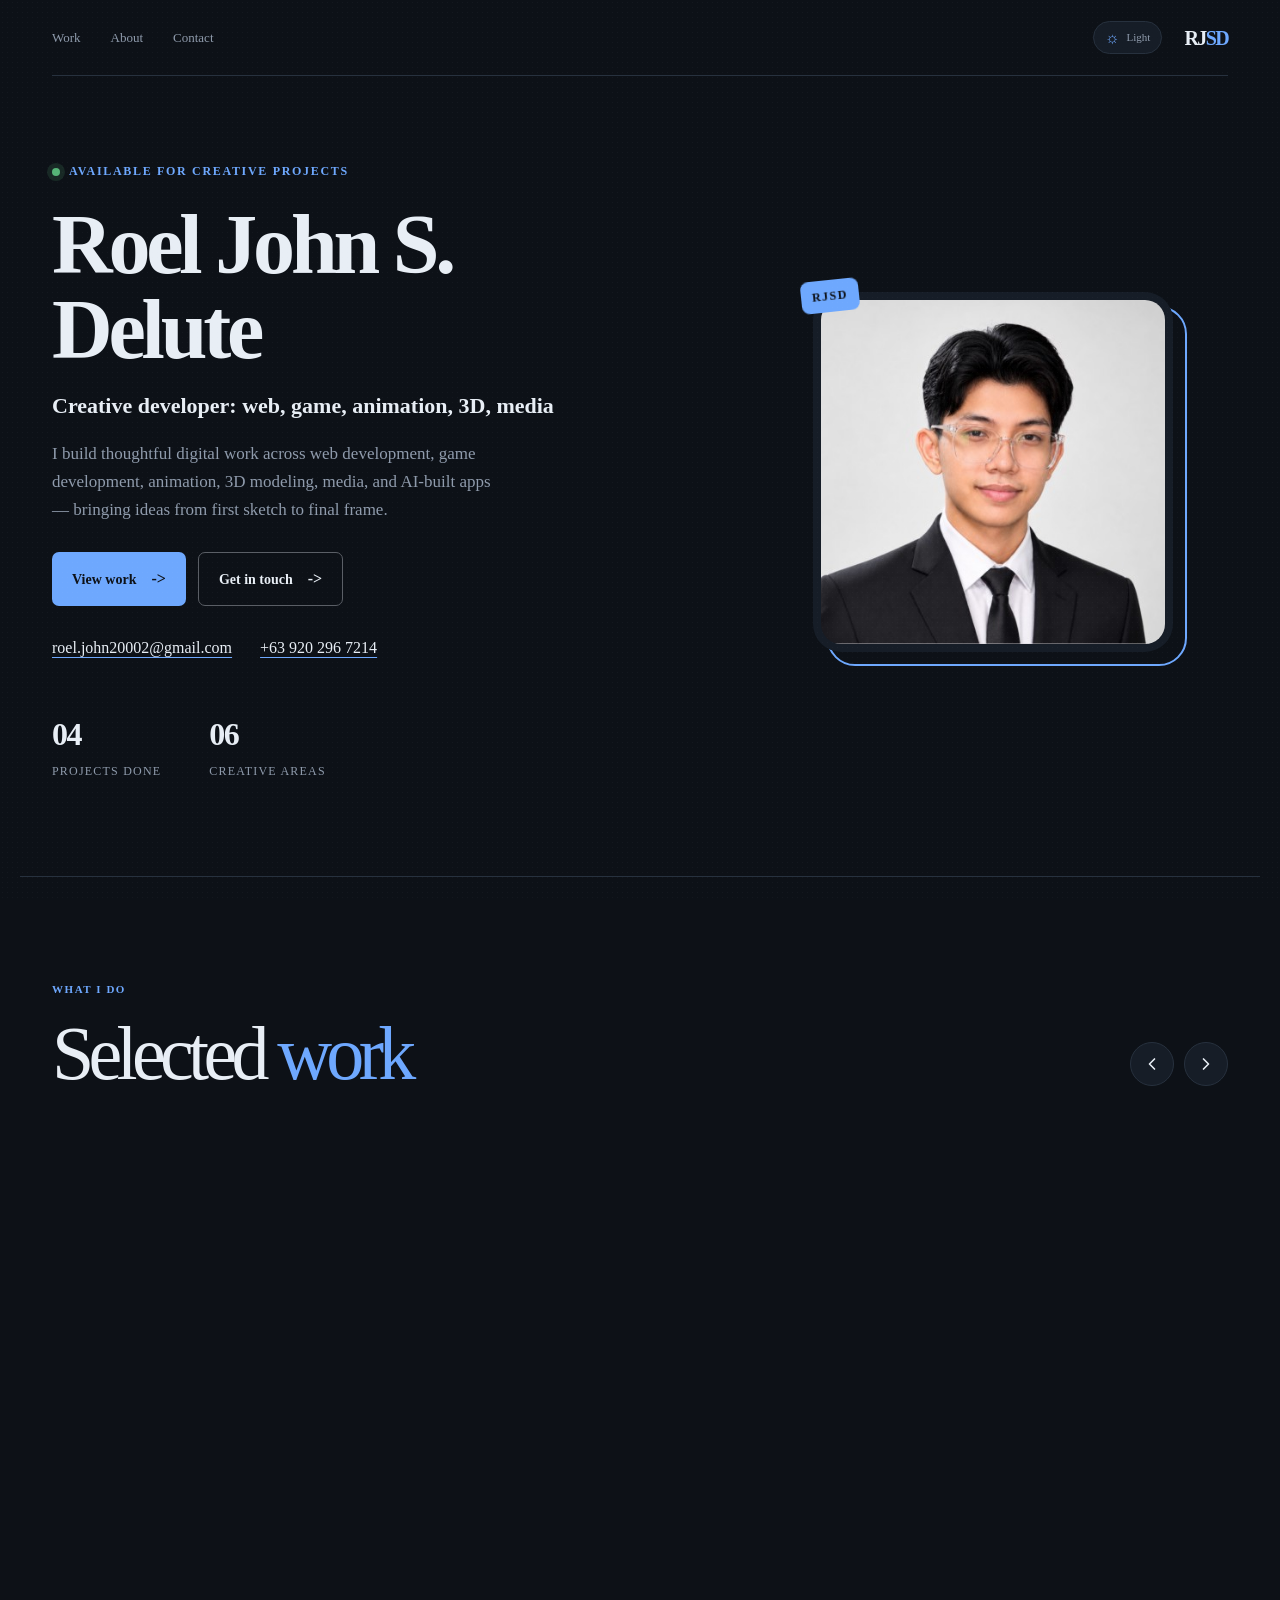
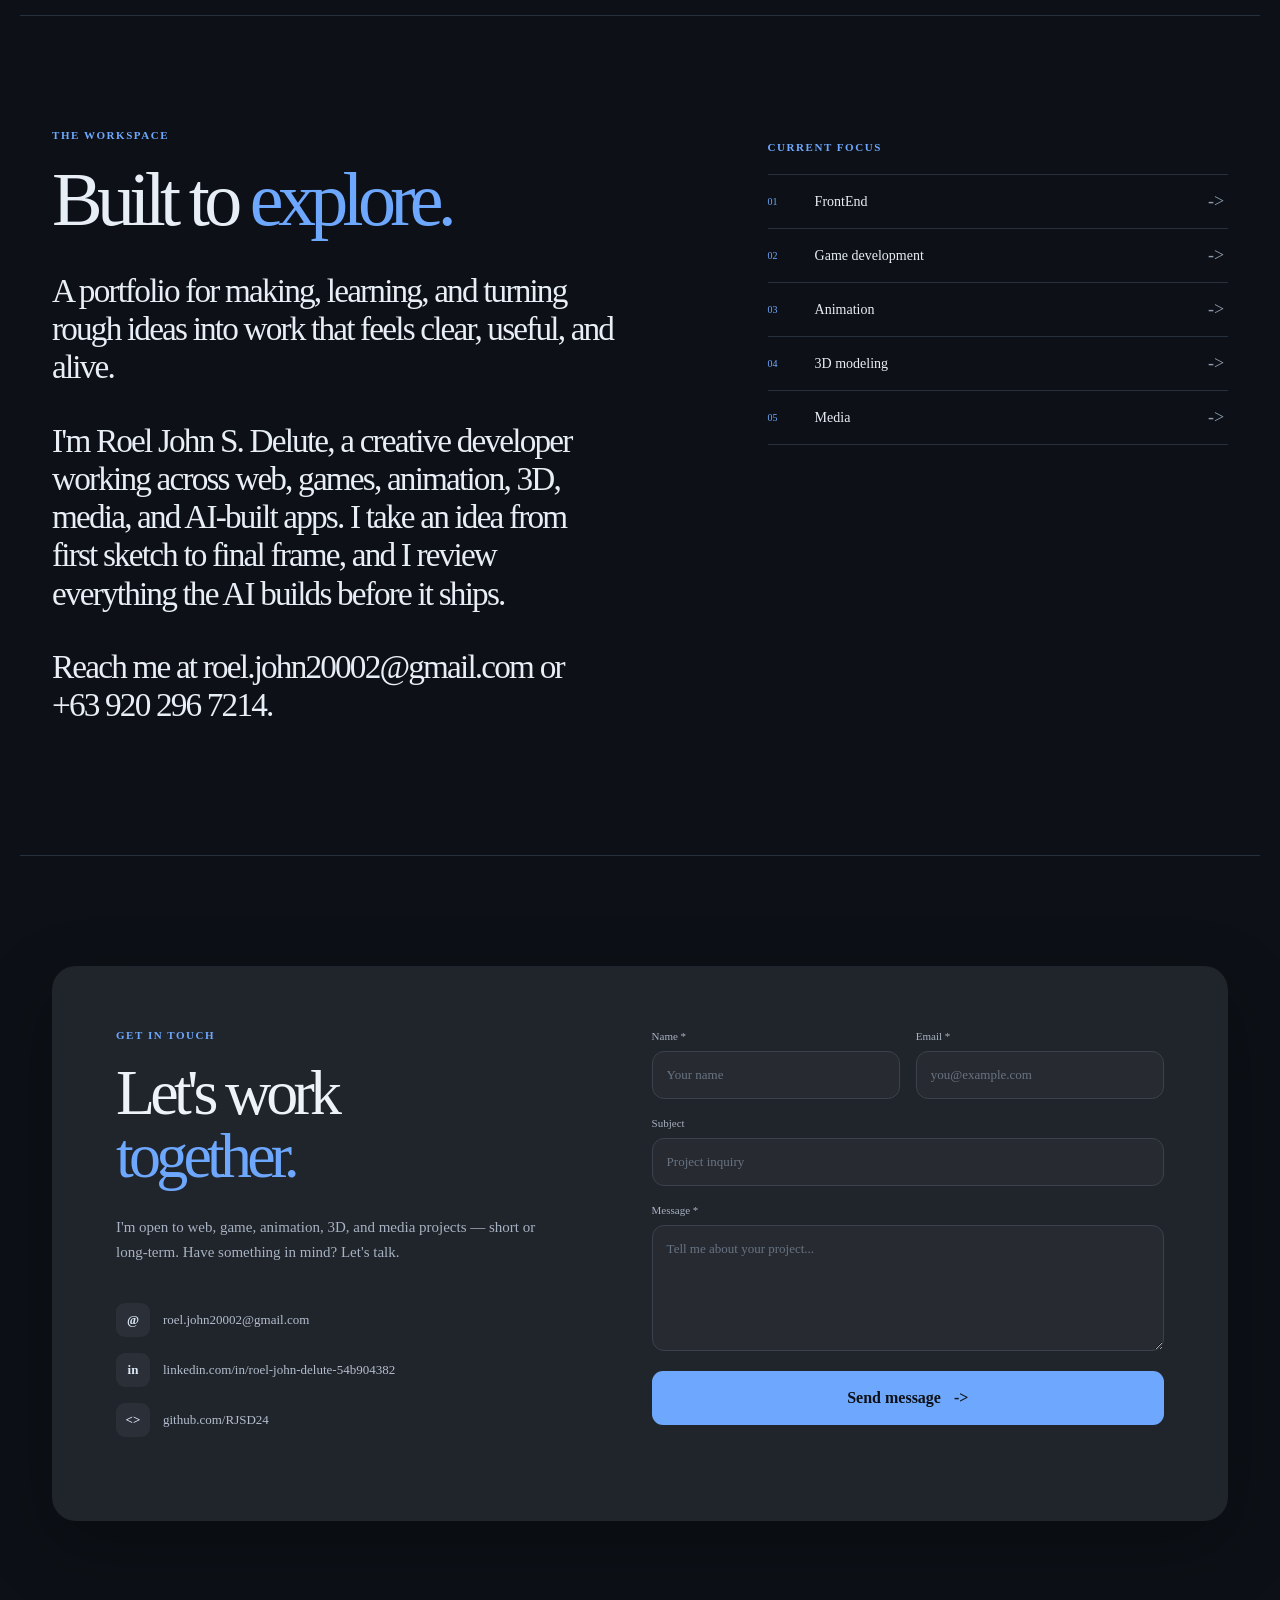
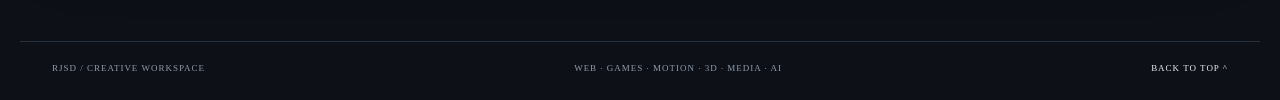
==== commit 7e48fc18: "feat: redesign hero with portrait and contact Co-Authored-By: Claude Sonnet 5.5 <noreply@anthropic.c" ====
--- a/index.html
+++ b/index.html
@@ -1,4 +1,4 @@
-<!DOCTYPE html><html lang="en"><head><meta charSet="utf-8"/><meta name="viewport" content="width=device-width, initial-scale=1"/><link rel="stylesheet" href="./_next/static/css/index.BezZX9zc.css" data-rsc-css-href="./_next/static/css/index.BezZX9zc.css" data-precedence="vite-rsc/importer-resources"/><link rel="modulepreload" fetchPriority="low" href="./_next/static/chunks/index-CAV_hvRP.js"/><script src="./_next/static/chunks/rolldown-runtime-C60lm6uB.js" type="module" async=""></script><script src="./_next/static/chunks/framework-BgSIrAUN.js" type="module" async=""></script><link rel="modulepreload" href="./_next/static/chunks/layout-segment-context-CaLGk3Bh.js" crossorigin=""/><link rel="modulepreload" href="./_next/static/chunks/page-BD9tWoEE.js" crossorigin=""/><link rel="modulepreload" href="./_next/static/chunks/play-n3oQrY5u.js" crossorigin=""/><title>RJSD — Creative Workspace</title><meta name="description" content="RJSD is a creative workspace for web development, game development, animation, 3D modeling, and media."/><meta property="og:title" content="RJSD - Creative Workspace"/><meta property="og:description" content="Creative work across web, games, animation, 3D modeling, and media. Featuring Kazam."/><meta property="og:image" content="https://rjsd24.github.io/og.png"/><meta property="og:image:width" content="1729"/><meta property="og:image:height" content="910"/><meta property="og:image:alt" content="RJSD Media - Featured Project: Kazam"/><meta name="twitter:card" content="summary_large_image"/><meta name="twitter:title" content="RJSD - Creative Workspace"/><meta name="twitter:description" content="Creative work across web, games, animation, 3D modeling, and media. Featuring Kazam."/><meta name="twitter:image" content="https://rjsd24.github.io/og.png"/><link rel="shortcut icon" href="./favicon.svg"/><link rel="icon" href="./favicon.svg"/><script>Object.assign(((self[Symbol.for("vinext.navigationRuntime")]??={bootstrap:{routeManifest:null},functions:{}}).bootstrap.rsc??={rsc:[]}),{params:{},nav:{"pathname":"/","searchParams":[]}})</script><link rel="modulepreload" href="./_next/static/chunks/index-CAV_hvRP.js" />
+<!DOCTYPE html><html lang="en"><head><meta charSet="utf-8"/><meta name="viewport" content="width=device-width, initial-scale=1"/><link rel="stylesheet" href="./_next/static/css/index.B2c34bN6.css" data-rsc-css-href="./_next/static/css/index.B2c34bN6.css" data-precedence="vite-rsc/importer-resources"/><link rel="modulepreload" fetchPriority="low" href="./_next/static/chunks/index-BqRNq_Nm.js"/><script src="./_next/static/chunks/rolldown-runtime-C60lm6uB.js" type="module" async=""></script><script src="./_next/static/chunks/framework-BgSIrAUN.js" type="module" async=""></script><link rel="modulepreload" href="./_next/static/chunks/layout-segment-context-BV7wjBTM.js" crossorigin=""/><link rel="modulepreload" href="./_next/static/chunks/page-CBO-rv_l.js" crossorigin=""/><link rel="modulepreload" href="./_next/static/chunks/play-n3oQrY5u.js" crossorigin=""/><title>RJSD — Creative Workspace</title><meta name="description" content="RJSD is a creative workspace for web development, game development, animation, 3D modeling, and media."/><meta property="og:title" content="RJSD - Creative Workspace"/><meta property="og:description" content="Creative work across web, games, animation, 3D modeling, and media. Featuring Kazam."/><meta property="og:image" content="https://rjsd24.github.io/og.png"/><meta property="og:image:width" content="1729"/><meta property="og:image:height" content="910"/><meta property="og:image:alt" content="RJSD Media - Featured Project: Kazam"/><meta name="twitter:card" content="summary_large_image"/><meta name="twitter:title" content="RJSD - Creative Workspace"/><meta name="twitter:description" content="Creative work across web, games, animation, 3D modeling, and media. Featuring Kazam."/><meta name="twitter:image" content="https://rjsd24.github.io/og.png"/><link rel="shortcut icon" href="./favicon.svg"/><link rel="icon" href="./favicon.svg"/><script>Object.assign(((self[Symbol.for("vinext.navigationRuntime")]??={bootstrap:{routeManifest:null},functions:{}}).bootstrap.rsc??={rsc:[]}),{params:{},nav:{"pathname":"/","searchParams":[]}})</script><link rel="modulepreload" href="./_next/static/chunks/index-BqRNq_Nm.js" />
 <link rel="preload" href="./_next/static/_vinext_fonts/geist-8ac0455e797f/geist-98bbbccb.woff2" as="font" type="font/woff2" crossorigin />
 <link rel="preload" href="./_next/static/_vinext_fonts/geist-mono-00e989178794/geist-mono-013b2f2f.woff2" as="font" type="font/woff2" crossorigin />
 <style data-vinext-fonts>/* cyrillic-ext */
@@ -128,4 +128,4 @@
 
 .__variable_geist_mono_0bm7fsx { --font-geist-mono: 'Geist Mono', 'Geist Mono Fallback'; }
 </style>
-</head><body class="__variable_geist_013ydlh __variable_geist_mono_0bm7fsx antialiased"><div class="portfolio-app theme-dark" id="top"><header class="site-header"><nav class="header-nav" aria-label="Main navigation"><div class="nav-links"><a href="#work">Work</a><a href="#about">About</a><a href="#contact">Contact</a></div><button class="theme-toggle" type="button" aria-label="Switch to light mode"><span>☼</span><small>Light</small></button><a class="brand" href="#top" aria-label="RJSD home"><span>RJ</span><b>SD</b></a></nav></header><main><section class="hero-section" aria-labelledby="hero-title"><div class="hero-copy"><p class="eyebrow"><span class="live-dot"></span> Available for creative projects</p><h1 id="hero-title">Hi, I&#x27;m <span class="accent-text">RJSD</span><span class="hero-dot">.</span></h1><p class="hero-description">I build thoughtful digital work across web development, game development, animation, 3D modeling, media, and AI-built apps — bringing ideas from first sketch to final frame.</p><div class="hero-actions"><a class="button button-primary" href="#work">View work <span>-&gt;</span></a><a class="button button-quiet" href="#contact">Get in touch <span>-&gt;</span></a></div><div class="stats" aria-label="Portfolio stats"><div><strong>04</strong><span>Projects done</span></div><div><strong>06</strong><span>Creative areas</span></div></div></div><div class="hero-visual" aria-label="RJSD creative workspace graphic" role="img"><div class="visual-glow"></div><div class="visual-grid"></div><div class="visual-card visual-card-main"><span class="visual-kicker">Creative workspace</span><strong>RJ<br/><em>SD</em></strong><span class="visual-footer">Ideas in motion / 2024</span></div><div class="visual-card visual-card-side"><span>01</span><i>+</i><span>06</span></div><div class="visual-ring"></div></div></section><section class="work-section" id="work" aria-labelledby="work-title"><div class="section-heading"><div><p class="eyebrow">What I do</p><h2 id="work-title">Selected <em>work</em></h2></div><div class="slider-controls" aria-label="Selected work controls"><button type="button" aria-label="Show previous work"><svg xmlns="http://www.w3.org/2000/svg" width="20" height="20" viewBox="0 0 24 24" fill="none" stroke="currentColor" stroke-width="2" stroke-linecap="round" stroke-linejoin="round" class="lucide lucide-chevron-left" aria-hidden="true"><path d="m15 18-6-6 6-6"></path></svg></button><button type="button" aria-label="Show next work"><svg xmlns="http://www.w3.org/2000/svg" width="20" height="20" viewBox="0 0 24 24" fill="none" stroke="currentColor" stroke-width="2" stroke-linecap="round" stroke-linejoin="round" class="lucide lucide-chevron-right" aria-hidden="true"><path d="m9 18 6-6-6-6"></path></svg></button></div></div><div class="project-grid" role="region" aria-label="Selected work slider" tabindex="0"><a class="project-card" href="./work/frontend" aria-label="View FrontEnd work page"><span class="project-icon" aria-hidden="true"><svg xmlns="http://www.w3.org/2000/svg" width="23" height="23" viewBox="0 0 24 24" fill="none" stroke="currentColor" stroke-width="1.9" stroke-linecap="round" stroke-linejoin="round" class="lucide lucide-code-xml" aria-hidden="true"><path d="m18 16 4-4-4-4"></path><path d="m6 8-4 4 4 4"></path><path d="m14.5 4-5 16"></path></svg></span><h3>FrontEnd</h3><p>Responsive websites and working apps, built by directing AI and reviewed before they ship. Includes the features, method, and limits of each.</p><span class="project-card-link">View page <svg xmlns="http://www.w3.org/2000/svg" width="16" height="16" viewBox="0 0 24 24" fill="none" stroke="currentColor" stroke-width="2" stroke-linecap="round" stroke-linejoin="round" class="lucide lucide-arrow-up-right" aria-hidden="true"><path d="M7 7h10v10"></path><path d="M7 17 17 7"></path></svg></span></a><a class="project-card" href="./work/game-development" aria-label="View Game Development work page"><span class="project-icon" aria-hidden="true"><svg xmlns="http://www.w3.org/2000/svg" width="23" height="23" viewBox="0 0 24 24" fill="none" stroke="currentColor" stroke-width="1.9" stroke-linecap="round" stroke-linejoin="round" class="lucide lucide-gamepad2 lucide-gamepad-2" aria-hidden="true"><line x1="6" x2="10" y1="11" y2="11"></line><line x1="8" x2="8" y1="9" y2="13"></line><line x1="15" x2="15.01" y1="12" y2="12"></line><line x1="18" x2="18.01" y1="10" y2="10"></line><path d="M17.32 5H6.68a4 4 0 0 0-3.978 3.59c-.006.052-.01.101-.017.152C2.604 9.416 2 14.456 2 16a3 3 0 0 0 3 3c1 0 1.5-.5 2-1l1.414-1.414A2 2 0 0 1 9.828 16h4.344a2 2 0 0 1 1.414.586L17 18c.5.5 1 1 2 1a3 3 0 0 0 3-3c0-1.545-.604-6.584-.685-7.258-.007-.05-.011-.1-.017-.151A4 4 0 0 0 17.32 5z"></path></svg></span><h3>Game Development</h3><p>Playable prototypes, mechanics, and interactive systems focused on clear feedback, strong controls, and engaging ideas.</p><span class="project-card-link">View page <svg xmlns="http://www.w3.org/2000/svg" width="16" height="16" viewBox="0 0 24 24" fill="none" stroke="currentColor" stroke-width="2" stroke-linecap="round" stroke-linejoin="round" class="lucide lucide-arrow-up-right" aria-hidden="true"><path d="M7 7h10v10"></path><path d="M7 17 17 7"></path></svg></span></a><a class="project-card" href="./work/animation" aria-label="View Animation work page"><span class="project-icon" aria-hidden="true"><svg xmlns="http://www.w3.org/2000/svg" width="23" height="23" viewBox="0 0 24 24" fill="none" stroke="currentColor" stroke-width="1.9" stroke-linecap="round" stroke-linejoin="round" class="lucide lucide-clapperboard" aria-hidden="true"><path d="m12.296 3.464 3.02 3.956"></path><path d="M20.2 6 3 11l-.9-2.4c-.3-1.1.3-2.2 1.3-2.5l13.5-4c1.1-.3 2.2.3 2.5 1.3z"></path><path d="M3 11h18v8a2 2 0 0 1-2 2H5a2 2 0 0 1-2-2z"></path><path d="m6.18 5.276 3.1 3.899"></path></svg></span><h3>Animation</h3><p>Motion pieces, title sequences, and edited visuals that turn a concept into a clear and memorable story.</p><span class="project-card-link">View page <svg xmlns="http://www.w3.org/2000/svg" width="16" height="16" viewBox="0 0 24 24" fill="none" stroke="currentColor" stroke-width="2" stroke-linecap="round" stroke-linejoin="round" class="lucide lucide-arrow-up-right" aria-hidden="true"><path d="M7 7h10v10"></path><path d="M7 17 17 7"></path></svg></span></a><a class="project-card" href="./work/3d-modeling" aria-label="View 3D Modeling work page"><span class="project-icon" aria-hidden="true"><svg xmlns="http://www.w3.org/2000/svg" width="23" height="23" viewBox="0 0 24 24" fill="none" stroke="currentColor" stroke-width="1.9" stroke-linecap="round" stroke-linejoin="round" class="lucide lucide-box" aria-hidden="true"><path d="M21 8a2 2 0 0 0-1-1.73l-7-4a2 2 0 0 0-2 0l-7 4A2 2 0 0 0 3 8v8a2 2 0 0 0 1 1.73l7 4a2 2 0 0 0 2 0l7-4A2 2 0 0 0 21 16Z"></path><path d="m3.3 7 8.7 5 8.7-5"></path><path d="M12 22V12"></path></svg></span><h3>3D Modeling</h3><p>Objects, scenes, and polished renders built with attention to form, materials, lighting, and presentation.</p><span class="project-card-link">View page <svg xmlns="http://www.w3.org/2000/svg" width="16" height="16" viewBox="0 0 24 24" fill="none" stroke="currentColor" stroke-width="2" stroke-linecap="round" stroke-linejoin="round" class="lucide lucide-arrow-up-right" aria-hidden="true"><path d="M7 7h10v10"></path><path d="M7 17 17 7"></path></svg></span></a><a class="project-card" href="./work/media" aria-label="View Media work page"><span class="project-icon" aria-hidden="true"><svg xmlns="http://www.w3.org/2000/svg" width="23" height="23" viewBox="0 0 24 24" fill="none" stroke="currentColor" stroke-width="1.9" stroke-linecap="round" stroke-linejoin="round" class="lucide lucide-play" aria-hidden="true"><path d="M5 5a2 2 0 0 1 3.008-1.728l11.997 6.998a2 2 0 0 1 .003 3.458l-12 7A2 2 0 0 1 5 19z"></path></svg></span><h3>Media</h3><p>Campaign videos, app showcases, and focused edits that bring a clear message to the screen.</p><span class="project-card-link">View page <svg xmlns="http://www.w3.org/2000/svg" width="16" height="16" viewBox="0 0 24 24" fill="none" stroke="currentColor" stroke-width="2" stroke-linecap="round" stroke-linejoin="round" class="lucide lucide-arrow-up-right" aria-hidden="true"><path d="M7 7h10v10"></path><path d="M7 17 17 7"></path></svg></span></a></div></section><section class="about-section" id="about" aria-labelledby="about-title"><div class="about-intro"><p class="eyebrow">The workspace</p><h2 id="about-title">Built to <em>explore.</em></h2><p class="about-lead">A portfolio for making, learning, and turning rough ideas into work that feels clear, useful, and alive.</p><p class="about-lead">I&#x27;m Roel John S. Delute, a creative developer working across web, games, animation, 3D, media, and AI-built apps. I take an idea from first sketch to final frame, and I review everything the AI builds before it ships.</p><p class="about-lead">Reach me at <a href="mailto:roel.john20002@gmail.com">roel.john20002@gmail.com</a> or <a href="tel:+639202967214">+63 920 296 7214</a>.</p></div><div class="focus-panel"><p class="eyebrow">Current focus</p><ul><li><span>0<!-- -->1</span>FrontEnd<b>-&gt;</b></li><li><span>0<!-- -->2</span>Game development<b>-&gt;</b></li><li><span>0<!-- -->3</span>Animation<b>-&gt;</b></li><li><span>0<!-- -->4</span>3D modeling<b>-&gt;</b></li><li><span>0<!-- -->5</span>Media<b>-&gt;</b></li></ul></div></section><section class="contact-section" id="contact" aria-labelledby="contact-title"><div class="contact-card"><div class="contact-copy"><p class="eyebrow">Get in touch</p><h2 id="contact-title">Let&#x27;s work<br/><em>together.</em></h2><p class="contact-intro">I&#x27;m open to web, game, animation, 3D, and media projects — short or long-term. Have something in mind? Let&#x27;s talk.</p><div class="contact-details"><a href="mailto:roel.john20002@gmail.com"><span class="contact-icon">@</span>roel.john20002@gmail.com</a><a href="https://www.linkedin.com/in/roel-john-delute-54b904382" target="_blank" rel="noreferrer"><span class="contact-icon">in</span>linkedin.com/in/roel-john-delute-54b904382</a><a href="https://github.com/RJSD24" target="_blank" rel="noreferrer"><span class="contact-icon">&lt;&gt;</span>github.com/RJSD24</a></div></div><form class="contact-form"><label class="form-honeypot" aria-hidden="true">Leave this empty<input tabindex="-1" autoComplete="off" name="_honey"/></label><div class="form-row"><label>Name *<input required="" placeholder="Your name" name="name"/></label><label>Email *<input type="email" required="" placeholder="you@example.com" name="email"/></label></div><label>Subject<input placeholder="Project inquiry" name="subject"/></label><label>Message *<textarea name="message" required="" placeholder="Tell me about your project..." rows="5"></textarea></label><button class="form-submit" type="submit">Send message<!-- --> <span>-&gt;</span></button><p class="form-status form-status-idle" role="status" aria-live="polite"></p></form></div></section></main><footer class="site-footer"><span>RJSD / Creative workspace</span><span>Web · Games · Motion · 3D · Media · AI</span><a href="#top">Back to top ^</a></footer></div><script type="module" src="./_next/static/chunks/index-CAV_hvRP.js" id="_R_" async=""></script><script>((self[Symbol.for("vinext.navigationRuntime")]??={bootstrap:{routeManifest:null},functions:{}}).bootstrap.rsc??={rsc:[]}).rsc.push("2:I[\"8c0f216c4604\",[],\"Children\",1]\n")</script><script>((self[Symbol.for("vinext.navigationRuntime")]??={bootstrap:{routeManifest:null},functions:{}}).bootstrap.rsc??={rsc:[]}).rsc.push("3:I[\"593f344dc510\",[],\"GlobalErrorBoundary\",1]\n")</script><script>((self[Symbol.for("vinext.navigationRuntime")]??={bootstrap:{routeManifest:null},functions:{}}).bootstrap.rsc??={rsc:[]}).rsc.push("4:I[\"0b874ad30386\",[],\"default\",1]\n")</script><script>((self[Symbol.for("vinext.navigationRuntime")]??={bootstrap:{routeManifest:null},functions:{}}).bootstrap.rsc??={rsc:[]}).rsc.push("5:I[\"593f344dc510\",[],\"ErrorBoundary\",1]\n")</script><script>((self[Symbol.for("vinext.navigationRuntime")]??={bootstrap:{routeManifest:null},functions:{}}).bootstrap.rsc??={rsc:[]}).rsc.push("6:I[\"15c18cfaeeff\",[],\"LayoutSegmentProvider\",1]\n")</script><script>((self[Symbol.for("vinext.navigationRuntime")]??={bootstrap:{routeManifest:null},functions:{}}).bootstrap.rsc??={rsc:[]}).rsc.push("7:I[\"8c0f216c4604\",[],\"Slot\",1]\n")</script><script>((self[Symbol.for("vinext.navigationRuntime")]??={bootstrap:{routeManifest:null},functions:{}}).bootstrap.rsc??={rsc:[]}).rsc.push("8:I[\"9276801271d6\",[],\"AppRouterScrollTarget\",1]\n")</script><script>((self[Symbol.for("vinext.navigationRuntime")]??={bootstrap:{routeManifest:null},functions:{}}).bootstrap.rsc??={rsc:[]}).rsc.push("9:I[\"593f344dc510\",[],\"RedirectBoundary\",1]\n")</script><script>((self[Symbol.for("vinext.navigationRuntime")]??={bootstrap:{routeManifest:null},functions:{}}).bootstrap.rsc??={rsc:[]}).rsc.push(":HL[\"./_next/static/css/index.BezZX9zc.css\",\"style\"     ]\n")</script><script>((self[Symbol.for("vinext.navigationRuntime")]??={bootstrap:{routeManifest:null},functions:{}}).bootstrap.rsc??={rsc:[]}).rsc.push("0:{\"__route\":\"route:/\",\"__interceptionContext\":null,\"__layoutIds\":[\"layout:/\"],\"__rootLayout\":\"/\",\"__sourcePage\":\"/page\",\"page:/\":\"$L1\",\"layout:/\":[[[[\"$\",\"link\",\"css:./_next/static/css/index.BezZX9zc.css\",{\"rel\":\"stylesheet\",\"precedence\":\"vite-rsc/importer-resources\",\"href\":\"./_next/static/css/index.BezZX9zc.css\",\"data-rsc-css-href\":\"./_next/static/css/index.BezZX9zc.css\"}],\"$undefined\"],[\"$\",\"html\",null,{\"lang\":\"en\",\"children\":[\"$\",\"body\",null,{\"className\":\"__variable_geist_013ydlh __variable_geist_mono_0bm7fsx antialiased\",\"children\":[\"$\",\"$L2\",null,{}]}]}]],null],\"route:/\":[[[\"$\",\"meta\",null,{\"charSet\":\"utf-8\"}],[[\"$\",\"title\",\"0\",{\"children\":\"RJSD — Creative Workspace\"}],[\"$\",\"meta\",\"1\",{\"name\":\"description\",\"content\":\"RJSD is a creative workspace for web development, game development, animation, 3D modeling, and media.\"}],[\"$\",\"meta\",\"2\",{\"property\":\"og:title\",\"content\":\"RJSD - Creative Workspace\"}],[\"$\",\"meta\",\"3\",{\"property\":\"og:description\",\"content\":\"Creative work across web, games, animation, 3D modeling, and media. Featuring Kazam.\"}],[\"$\",\"meta\",\"4\",{\"property\":\"og:image\",\"content\":\"https://rjsd24.github.io/og.png\"}],[\"$\",\"meta\",\"5\",{\"property\":\"og:image:width\",\"content\":\"1729\"}],[\"$\",\"meta\",\"6\",{\"property\":\"og:image:height\",\"content\":\"910\"}],[\"$\",\"meta\",\"7\",{\"property\":\"og:image:alt\",\"content\":\"RJSD Media - Featured Project: Kazam\"}],[\"$\",\"meta\",\"8\",{\"name\":\"twitter:card\",\"content\":\"summary_large_image\"}],[\"$\",\"meta\",\"9\",{\"name\":\"twitter:title\",\"content\":\"RJSD - Creative Workspace\"}],[\"$\",\"meta\",\"10\",{\"name\":\"twitter:description\",\"content\":\"Creative work across web, games, animation, 3D modeling, and media. Featuring Kazam.\"}],[\"$\",\"meta\",\"11\",{\"name\":\"twitter:image\",\"content\":\"https://rjsd24.github.io/og.png\"}],[\"$\",\"link\",\"12\",{\"rel\":\"shortcut icon\",\"href\":\"./favicon.svg\"}],[\"$\",\"link\",\"13\",{\"rel\":\"icon\",\"href\":\"./favicon.svg\"}]],[[\"$\",\"meta\",\"0\",{\"name\":\"viewport\",\"content\":\"width=device-width, initial-scale=1\"}]]],[\"$\",\"$L3\",null,{\"fallback\":\"$4\",\"children\":[\"$\",\"$L5\",null,{\"fallback\":\"$4\",\"children\":[\"$\",\"$L6\",null,{\"providerId\":\"layout:/\",\"segmentMap\":{\"children\":[]},\"children\":[\"$\",\"$L7\",null,{\"id\":\"layout:/\",\"parallelSlots\":\"$undefined\",\"children\":[\"$\",\"$L8\",null,{\"children\":[\"$\",\"$L9\",null,{\"children\":[[\"$\",\"$L6\",null,{\"providerId\":\"page:/\",\"segmentMap\":{\"children\":[\"__PAGE__\"]},\"children\":[\"$\",\"$L7\",null,{\"id\":\"page:/\"}]}],null]}]}]}]}]}]}],null,null],\"__layoutFlags\":{\"layout:/\":\"s\"},\"__artifactCompatibility\":{\"schemaVersion\":1,\"graphVersion\":\"app-route-graph:1177fd80f83fa7b0\",\"deploymentVersion\":\"5628364e-344c-4af5-a566-086a41453bb4\",\"appElementsSchemaVersion\":1,\"rscPayloadSchemaVersion\":1,\"rootBoundaryId\":\"/\",\"renderEpoch\":null},\"__renderObservation\":{\"schemaVersion\":1,\"output\":{\"kind\":\"app-rsc\",\"mountedSlotsFingerprint\":null,\"renderEpoch\":null,\"rootBoundaryId\":\"/\",\"routeId\":\"route:/\"},\"completeness\":\"partial\",\"boundaryOutcome\":{\"kind\":\"unknown\"},\"requestApis\":[{\"kind\":\"connection\",\"status\":\"unknown\"},{\"kind\":\"cookies\",\"status\":\"unknown\"},{\"kind\":\"draftMode\",\"status\":\"unknown\"},{\"kind\":\"headers\",\"status\":\"unknown\"},{\"kind\":\"params\",\"status\":\"unknown\"},{\"kind\":\"searchParams\",\"status\":\"unknown\"}],\"dynamicFetches\":[],\"cacheTags\":[\"/\",\"_N_T_/\",\"_N_T_/index\",\"_N_T_/layout\",\"_N_T_/page\"],\"pathTags\":[\"/\"],\"cacheability\":\"unknown\",\"downgrade\":{\"target\":\"freshRender\",\"reasons\":[{\"code\":\"CP_DOWNGRADE_CACHEABILITY_UNKNOWN\",\"target\":\"freshRender\"},{\"code\":\"CP_DOWNGRADE_INCOMPLETE_OBSERVATION\",\"completeness\":\"partial\",\"target\":\"freshRender\"},{\"code\":\"CP_DOWNGRADE_UNKNOWN_REQUEST_API\",\"requestApi\":\"connection\",\"target\":\"freshRender\"},{\"code\":\"CP_DOWNGRADE_UNKNOWN_REQUEST_API\",\"requestApi\":\"cookies\",\"target\":\"freshRender\"},{\"code\":\"CP_DOWNGRADE_UNKNOWN_REQUEST_API\",\"requestApi\":\"draftMode\",\"target\":\"freshRender\"},{\"code\":\"CP_DOWNGRADE_UNKNOWN_REQUEST_API\",\"requestApi\":\"headers\",\"target\":\"freshRender\"},{\"code\":\"CP_DOWNGRADE_UNKNOWN_REQUEST_API\",\"requestApi\":\"params\",\"target\":\"freshRender\"},{\"code\":\"CP_DOWNGRADE_UNKNOWN_REQUEST_API\",\"requestApi\":\"searchParams\",\"target\":\"freshRender\"}],\"fallback\":{\"kind\":\"breakerFallback\",\"code\":\"CP_PRIVATE_DYNAMIC_DOWNGRADE\",\"mode\":\"renderFresh\",\"scope\":\"affectedOutput\",\"fields\":{\"reasonCodes\":[\"CP_DOWNGRADE_CACHEABILITY_UNKNOWN\",\"CP_DOWNGRADE_INCOMPLETE_OBSERVATION\",\"CP_DOWNGRADE_UNKNOWN_REQUEST_API\",\"CP_DOWNGRADE_UNKNOWN_REQUEST_API\",\"CP_DOWNGRADE_UNKNOWN_REQUEST_API\",\"CP_DOWNGRADE_UNKNOWN_REQUEST_API\",\"CP_DOWNGRADE_UNKNOWN_REQUEST_API\",\"CP_DOWNGRADE_UNKNOWN_REQUEST_API\"],\"target\":\"freshRender\"}},\"isPublicCacheCandidate\":false}}}\n")</script><script>((self[Symbol.for("vinext.navigationRuntime")]??={bootstrap:{routeManifest:null},functions:{}}).bootstrap.rsc??={rsc:[]}).rsc.push("a:I[\"6efdf509a785\",[],\"default\",1]\n")</script><script>((self[Symbol.for("vinext.navigationRuntime")]??={bootstrap:{routeManifest:null},functions:{}}).bootstrap.rsc??={rsc:[]}).rsc.push("1:[\"$\",\"$La\",null,{\"params\":\"$@b\",\"searchParams\":\"$@c\"}]\n")</script><script>((self[Symbol.for("vinext.navigationRuntime")]??={bootstrap:{routeManifest:null},functions:{}}).bootstrap.rsc??={rsc:[]}).rsc.push("b:{}\n")</script><script>((self[Symbol.for("vinext.navigationRuntime")]??={bootstrap:{routeManifest:null},functions:{}}).bootstrap.rsc??={rsc:[]}).rsc.push("c:{}\n")</script><script>Object.assign(((self[Symbol.for("vinext.navigationRuntime")]??={bootstrap:{routeManifest:null},functions:{}}).bootstrap.rsc??={rsc:[]}),{"initialCacheKind":"dynamic"});((self[Symbol.for("vinext.navigationRuntime")]??={bootstrap:{routeManifest:null},functions:{}}).bootstrap.rsc??={rsc:[]}).done=true</script></body></html>+</head><body class="__variable_geist_013ydlh __variable_geist_mono_0bm7fsx antialiased"><div class="portfolio-app theme-dark" id="top"><header class="site-header"><nav class="header-nav" aria-label="Main navigation"><div class="nav-links"><a href="#work">Work</a><a href="#about">About</a><a href="#contact">Contact</a></div><button class="theme-toggle" type="button" aria-label="Switch to light mode"><span>☼</span><small>Light</small></button><a class="brand" href="#top" aria-label="RJSD home"><span>RJ</span><b>SD</b></a></nav></header><main><section class="hero-section" aria-labelledby="hero-title"><div class="hero-copy"><p class="eyebrow"><span class="live-dot" aria-hidden="true"></span> Available for creative projects</p><h1 id="hero-title">Roel John S. Delute</h1><p class="hero-role">Creative developer: web, game, animation, 3D, media</p><p class="hero-description">I build thoughtful digital work across web development, game development, animation, 3D modeling, media, and AI-built apps — bringing ideas from first sketch to final frame.</p><div class="hero-actions"><a class="button button-primary" href="#work">View work <span aria-hidden="true">-&gt;</span></a><a class="button button-quiet" href="#contact">Get in touch <span aria-hidden="true">-&gt;</span></a></div><ul class="hero-contact"><li><a href="mailto:roel.john20002@gmail.com">roel.john20002@gmail.com</a></li><li><a href="tel:+639202967214">+63 920 296 7214</a></li></ul><dl class="stats"><div><dt>Projects done</dt><dd>04</dd></div><div><dt>Creative areas</dt><dd>06</dd></div></dl></div><div class="hero-photo"><img src="./profile/portrait.jpg" width="400" height="400" fetchPriority="high" alt="Portrait of Roel John S. Delute, wearing glasses and a black suit"/><span class="hero-badge" aria-hidden="true">RJSD</span></div></section><section class="work-section" id="work" aria-labelledby="work-title"><div class="section-heading"><div><p class="eyebrow">What I do</p><h2 id="work-title">Selected <em>work</em></h2></div><div class="slider-controls" aria-label="Selected work controls"><button type="button" aria-label="Show previous work"><svg xmlns="http://www.w3.org/2000/svg" width="20" height="20" viewBox="0 0 24 24" fill="none" stroke="currentColor" stroke-width="2" stroke-linecap="round" stroke-linejoin="round" class="lucide lucide-chevron-left" aria-hidden="true"><path d="m15 18-6-6 6-6"></path></svg></button><button type="button" aria-label="Show next work"><svg xmlns="http://www.w3.org/2000/svg" width="20" height="20" viewBox="0 0 24 24" fill="none" stroke="currentColor" stroke-width="2" stroke-linecap="round" stroke-linejoin="round" class="lucide lucide-chevron-right" aria-hidden="true"><path d="m9 18 6-6-6-6"></path></svg></button></div></div><div class="project-grid" role="region" aria-label="Selected work slider" tabindex="0"><a class="project-card" href="./work/frontend" aria-label="View FrontEnd work page"><span class="project-icon" aria-hidden="true"><svg xmlns="http://www.w3.org/2000/svg" width="23" height="23" viewBox="0 0 24 24" fill="none" stroke="currentColor" stroke-width="1.9" stroke-linecap="round" stroke-linejoin="round" class="lucide lucide-code-xml" aria-hidden="true"><path d="m18 16 4-4-4-4"></path><path d="m6 8-4 4 4 4"></path><path d="m14.5 4-5 16"></path></svg></span><h3>FrontEnd</h3><p>Responsive websites and working apps, built by directing AI and reviewed before they ship. Includes the features, method, and limits of each.</p><span class="project-card-link">View page <svg xmlns="http://www.w3.org/2000/svg" width="16" height="16" viewBox="0 0 24 24" fill="none" stroke="currentColor" stroke-width="2" stroke-linecap="round" stroke-linejoin="round" class="lucide lucide-arrow-up-right" aria-hidden="true"><path d="M7 7h10v10"></path><path d="M7 17 17 7"></path></svg></span></a><a class="project-card" href="./work/game-development" aria-label="View Game Development work page"><span class="project-icon" aria-hidden="true"><svg xmlns="http://www.w3.org/2000/svg" width="23" height="23" viewBox="0 0 24 24" fill="none" stroke="currentColor" stroke-width="1.9" stroke-linecap="round" stroke-linejoin="round" class="lucide lucide-gamepad2 lucide-gamepad-2" aria-hidden="true"><line x1="6" x2="10" y1="11" y2="11"></line><line x1="8" x2="8" y1="9" y2="13"></line><line x1="15" x2="15.01" y1="12" y2="12"></line><line x1="18" x2="18.01" y1="10" y2="10"></line><path d="M17.32 5H6.68a4 4 0 0 0-3.978 3.59c-.006.052-.01.101-.017.152C2.604 9.416 2 14.456 2 16a3 3 0 0 0 3 3c1 0 1.5-.5 2-1l1.414-1.414A2 2 0 0 1 9.828 16h4.344a2 2 0 0 1 1.414.586L17 18c.5.5 1 1 2 1a3 3 0 0 0 3-3c0-1.545-.604-6.584-.685-7.258-.007-.05-.011-.1-.017-.151A4 4 0 0 0 17.32 5z"></path></svg></span><h3>Game Development</h3><p>Playable prototypes, mechanics, and interactive systems focused on clear feedback, strong controls, and engaging ideas.</p><span class="project-card-link">View page <svg xmlns="http://www.w3.org/2000/svg" width="16" height="16" viewBox="0 0 24 24" fill="none" stroke="currentColor" stroke-width="2" stroke-linecap="round" stroke-linejoin="round" class="lucide lucide-arrow-up-right" aria-hidden="true"><path d="M7 7h10v10"></path><path d="M7 17 17 7"></path></svg></span></a><a class="project-card" href="./work/animation" aria-label="View Animation work page"><span class="project-icon" aria-hidden="true"><svg xmlns="http://www.w3.org/2000/svg" width="23" height="23" viewBox="0 0 24 24" fill="none" stroke="currentColor" stroke-width="1.9" stroke-linecap="round" stroke-linejoin="round" class="lucide lucide-clapperboard" aria-hidden="true"><path d="m12.296 3.464 3.02 3.956"></path><path d="M20.2 6 3 11l-.9-2.4c-.3-1.1.3-2.2 1.3-2.5l13.5-4c1.1-.3 2.2.3 2.5 1.3z"></path><path d="M3 11h18v8a2 2 0 0 1-2 2H5a2 2 0 0 1-2-2z"></path><path d="m6.18 5.276 3.1 3.899"></path></svg></span><h3>Animation</h3><p>Motion pieces, title sequences, and edited visuals that turn a concept into a clear and memorable story.</p><span class="project-card-link">View page <svg xmlns="http://www.w3.org/2000/svg" width="16" height="16" viewBox="0 0 24 24" fill="none" stroke="currentColor" stroke-width="2" stroke-linecap="round" stroke-linejoin="round" class="lucide lucide-arrow-up-right" aria-hidden="true"><path d="M7 7h10v10"></path><path d="M7 17 17 7"></path></svg></span></a><a class="project-card" href="./work/3d-modeling" aria-label="View 3D Modeling work page"><span class="project-icon" aria-hidden="true"><svg xmlns="http://www.w3.org/2000/svg" width="23" height="23" viewBox="0 0 24 24" fill="none" stroke="currentColor" stroke-width="1.9" stroke-linecap="round" stroke-linejoin="round" class="lucide lucide-box" aria-hidden="true"><path d="M21 8a2 2 0 0 0-1-1.73l-7-4a2 2 0 0 0-2 0l-7 4A2 2 0 0 0 3 8v8a2 2 0 0 0 1 1.73l7 4a2 2 0 0 0 2 0l7-4A2 2 0 0 0 21 16Z"></path><path d="m3.3 7 8.7 5 8.7-5"></path><path d="M12 22V12"></path></svg></span><h3>3D Modeling</h3><p>Objects, scenes, and polished renders built with attention to form, materials, lighting, and presentation.</p><span class="project-card-link">View page <svg xmlns="http://www.w3.org/2000/svg" width="16" height="16" viewBox="0 0 24 24" fill="none" stroke="currentColor" stroke-width="2" stroke-linecap="round" stroke-linejoin="round" class="lucide lucide-arrow-up-right" aria-hidden="true"><path d="M7 7h10v10"></path><path d="M7 17 17 7"></path></svg></span></a><a class="project-card" href="./work/media" aria-label="View Media work page"><span class="project-icon" aria-hidden="true"><svg xmlns="http://www.w3.org/2000/svg" width="23" height="23" viewBox="0 0 24 24" fill="none" stroke="currentColor" stroke-width="1.9" stroke-linecap="round" stroke-linejoin="round" class="lucide lucide-play" aria-hidden="true"><path d="M5 5a2 2 0 0 1 3.008-1.728l11.997 6.998a2 2 0 0 1 .003 3.458l-12 7A2 2 0 0 1 5 19z"></path></svg></span><h3>Media</h3><p>Campaign videos, app showcases, and focused edits that bring a clear message to the screen.</p><span class="project-card-link">View page <svg xmlns="http://www.w3.org/2000/svg" width="16" height="16" viewBox="0 0 24 24" fill="none" stroke="currentColor" stroke-width="2" stroke-linecap="round" stroke-linejoin="round" class="lucide lucide-arrow-up-right" aria-hidden="true"><path d="M7 7h10v10"></path><path d="M7 17 17 7"></path></svg></span></a></div></section><section class="about-section" id="about" aria-labelledby="about-title"><div class="about-intro"><p class="eyebrow">The workspace</p><h2 id="about-title">Built to <em>explore.</em></h2><p class="about-lead">A portfolio for making, learning, and turning rough ideas into work that feels clear, useful, and alive.</p><p class="about-lead">I&#x27;m Roel John S. Delute, a creative developer working across web, games, animation, 3D, media, and AI-built apps. I take an idea from first sketch to final frame, and I review everything the AI builds before it ships.</p><p class="about-lead">Reach me at <a href="mailto:roel.john20002@gmail.com">roel.john20002@gmail.com</a> or <a href="tel:+639202967214">+63 920 296 7214</a>.</p></div><div class="focus-panel"><p class="eyebrow">Current focus</p><ul><li><span>0<!-- -->1</span>FrontEnd<b>-&gt;</b></li><li><span>0<!-- -->2</span>Game development<b>-&gt;</b></li><li><span>0<!-- -->3</span>Animation<b>-&gt;</b></li><li><span>0<!-- -->4</span>3D modeling<b>-&gt;</b></li><li><span>0<!-- -->5</span>Media<b>-&gt;</b></li></ul></div></section><section class="contact-section" id="contact" aria-labelledby="contact-title"><div class="contact-card"><div class="contact-copy"><p class="eyebrow">Get in touch</p><h2 id="contact-title">Let&#x27;s work<br/><em>together.</em></h2><p class="contact-intro">I&#x27;m open to web, game, animation, 3D, and media projects — short or long-term. Have something in mind? Let&#x27;s talk.</p><div class="contact-details"><a href="mailto:roel.john20002@gmail.com"><span class="contact-icon">@</span>roel.john20002@gmail.com</a><a href="https://www.linkedin.com/in/roel-john-delute-54b904382" target="_blank" rel="noreferrer"><span class="contact-icon">in</span>linkedin.com/in/roel-john-delute-54b904382</a><a href="https://github.com/RJSD24" target="_blank" rel="noreferrer"><span class="contact-icon">&lt;&gt;</span>github.com/RJSD24</a></div></div><form class="contact-form"><label class="form-honeypot" aria-hidden="true">Leave this empty<input tabindex="-1" autoComplete="off" name="_honey"/></label><div class="form-row"><label>Name *<input required="" placeholder="Your name" name="name"/></label><label>Email *<input type="email" required="" placeholder="you@example.com" name="email"/></label></div><label>Subject<input placeholder="Project inquiry" name="subject"/></label><label>Message *<textarea name="message" required="" placeholder="Tell me about your project..." rows="5"></textarea></label><button class="form-submit" type="submit">Send message<!-- --> <span>-&gt;</span></button><p class="form-status form-status-idle" role="status" aria-live="polite"></p></form></div></section></main><footer class="site-footer"><span>RJSD / Creative workspace</span><span>Web · Games · Motion · 3D · Media · AI</span><a href="#top">Back to top ^</a></footer></div><script type="module" src="./_next/static/chunks/index-BqRNq_Nm.js" id="_R_" async=""></script><script>((self[Symbol.for("vinext.navigationRuntime")]??={bootstrap:{routeManifest:null},functions:{}}).bootstrap.rsc??={rsc:[]}).rsc.push("2:I[\"8c0f216c4604\",[],\"Children\",1]\n")</script><script>((self[Symbol.for("vinext.navigationRuntime")]??={bootstrap:{routeManifest:null},functions:{}}).bootstrap.rsc??={rsc:[]}).rsc.push("3:I[\"593f344dc510\",[],\"GlobalErrorBoundary\",1]\n")</script><script>((self[Symbol.for("vinext.navigationRuntime")]??={bootstrap:{routeManifest:null},functions:{}}).bootstrap.rsc??={rsc:[]}).rsc.push("4:I[\"0b874ad30386\",[],\"default\",1]\n")</script><script>((self[Symbol.for("vinext.navigationRuntime")]??={bootstrap:{routeManifest:null},functions:{}}).bootstrap.rsc??={rsc:[]}).rsc.push("5:I[\"593f344dc510\",[],\"ErrorBoundary\",1]\n")</script><script>((self[Symbol.for("vinext.navigationRuntime")]??={bootstrap:{routeManifest:null},functions:{}}).bootstrap.rsc??={rsc:[]}).rsc.push("6:I[\"15c18cfaeeff\",[],\"LayoutSegmentProvider\",1]\n")</script><script>((self[Symbol.for("vinext.navigationRuntime")]??={bootstrap:{routeManifest:null},functions:{}}).bootstrap.rsc??={rsc:[]}).rsc.push("7:I[\"8c0f216c4604\",[],\"Slot\",1]\n")</script><script>((self[Symbol.for("vinext.navigationRuntime")]??={bootstrap:{routeManifest:null},functions:{}}).bootstrap.rsc??={rsc:[]}).rsc.push("8:I[\"9276801271d6\",[],\"AppRouterScrollTarget\",1]\n")</script><script>((self[Symbol.for("vinext.navigationRuntime")]??={bootstrap:{routeManifest:null},functions:{}}).bootstrap.rsc??={rsc:[]}).rsc.push("9:I[\"593f344dc510\",[],\"RedirectBoundary\",1]\n")</script><script>((self[Symbol.for("vinext.navigationRuntime")]??={bootstrap:{routeManifest:null},functions:{}}).bootstrap.rsc??={rsc:[]}).rsc.push(":HL[\"./_next/static/css/index.B2c34bN6.css\",\"style\"     ]\n")</script><script>((self[Symbol.for("vinext.navigationRuntime")]??={bootstrap:{routeManifest:null},functions:{}}).bootstrap.rsc??={rsc:[]}).rsc.push("0:{\"__route\":\"route:/\",\"__interceptionContext\":null,\"__layoutIds\":[\"layout:/\"],\"__rootLayout\":\"/\",\"__sourcePage\":\"/page\",\"page:/\":\"$L1\",\"layout:/\":[[[[\"$\",\"link\",\"css:./_next/static/css/index.B2c34bN6.css\",{\"rel\":\"stylesheet\",\"precedence\":\"vite-rsc/importer-resources\",\"href\":\"./_next/static/css/index.B2c34bN6.css\",\"data-rsc-css-href\":\"./_next/static/css/index.B2c34bN6.css\"}],\"$undefined\"],[\"$\",\"html\",null,{\"lang\":\"en\",\"children\":[\"$\",\"body\",null,{\"className\":\"__variable_geist_013ydlh __variable_geist_mono_0bm7fsx antialiased\",\"children\":[\"$\",\"$L2\",null,{}]}]}]],null],\"route:/\":[[[\"$\",\"meta\",null,{\"charSet\":\"utf-8\"}],[[\"$\",\"title\",\"0\",{\"children\":\"RJSD — Creative Workspace\"}],[\"$\",\"meta\",\"1\",{\"name\":\"description\",\"content\":\"RJSD is a creative workspace for web development, game development, animation, 3D modeling, and media.\"}],[\"$\",\"meta\",\"2\",{\"property\":\"og:title\",\"content\":\"RJSD - Creative Workspace\"}],[\"$\",\"meta\",\"3\",{\"property\":\"og:description\",\"content\":\"Creative work across web, games, animation, 3D modeling, and media. Featuring Kazam.\"}],[\"$\",\"meta\",\"4\",{\"property\":\"og:image\",\"content\":\"https://rjsd24.github.io/og.png\"}],[\"$\",\"meta\",\"5\",{\"property\":\"og:image:width\",\"content\":\"1729\"}],[\"$\",\"meta\",\"6\",{\"property\":\"og:image:height\",\"content\":\"910\"}],[\"$\",\"meta\",\"7\",{\"property\":\"og:image:alt\",\"content\":\"RJSD Media - Featured Project: Kazam\"}],[\"$\",\"meta\",\"8\",{\"name\":\"twitter:card\",\"content\":\"summary_large_image\"}],[\"$\",\"meta\",\"9\",{\"name\":\"twitter:title\",\"content\":\"RJSD - Creative Workspace\"}],[\"$\",\"meta\",\"10\",{\"name\":\"twitter:description\",\"content\":\"Creative work across web, games, animation, 3D modeling, and media. Featuring Kazam.\"}],[\"$\",\"meta\",\"11\",{\"name\":\"twitter:image\",\"content\":\"https://rjsd24.github.io/og.png\"}],[\"$\",\"link\",\"12\",{\"rel\":\"shortcut icon\",\"href\":\"./favicon.svg\"}],[\"$\",\"link\",\"13\",{\"rel\":\"icon\",\"href\":\"./favicon.svg\"}]],[[\"$\",\"meta\",\"0\",{\"name\":\"viewport\",\"content\":\"width=device-width, initial-scale=1\"}]]],[\"$\",\"$L3\",null,{\"fallback\":\"$4\",\"children\":[\"$\",\"$L5\",null,{\"fallback\":\"$4\",\"children\":[\"$\",\"$L6\",null,{\"providerId\":\"layout:/\",\"segmentMap\":{\"children\":[]},\"children\":[\"$\",\"$L7\",null,{\"id\":\"layout:/\",\"parallelSlots\":\"$undefined\",\"children\":[\"$\",\"$L8\",null,{\"children\":[\"$\",\"$L9\",null,{\"children\":[[\"$\",\"$L6\",null,{\"providerId\":\"page:/\",\"segmentMap\":{\"children\":[\"__PAGE__\"]},\"children\":[\"$\",\"$L7\",null,{\"id\":\"page:/\"}]}],null]}]}]}]}]}]}],null,null],\"__layoutFlags\":{\"layout:/\":\"s\"},\"__artifactCompatibility\":{\"schemaVersion\":1,\"graphVersion\":\"app-route-graph:1177fd80f83fa7b0\",\"deploymentVersion\":\"667c66cb-e0c3-4e0c-a101-f42df448731d\",\"appElementsSchemaVersion\":1,\"rscPayloadSchemaVersion\":1,\"rootBoundaryId\":\"/\",\"renderEpoch\":null},\"__renderObservation\":{\"schemaVersion\":1,\"output\":{\"kind\":\"app-rsc\",\"mountedSlotsFingerprint\":null,\"renderEpoch\":null,\"rootBoundaryId\":\"/\",\"routeId\":\"route:/\"},\"completeness\":\"partial\",\"boundaryOutcome\":{\"kind\":\"unknown\"},\"requestApis\":[{\"kind\":\"connection\",\"status\":\"unknown\"},{\"kind\":\"cookies\",\"status\":\"unknown\"},{\"kind\":\"draftMode\",\"status\":\"unknown\"},{\"kind\":\"headers\",\"status\":\"unknown\"},{\"kind\":\"params\",\"status\":\"unknown\"},{\"kind\":\"searchParams\",\"status\":\"unknown\"}],\"dynamicFetches\":[],\"cacheTags\":[\"/\",\"_N_T_/\",\"_N_T_/index\",\"_N_T_/layout\",\"_N_T_/page\"],\"pathTags\":[\"/\"],\"cacheability\":\"unknown\",\"downgrade\":{\"target\":\"freshRender\",\"reasons\":[{\"code\":\"CP_DOWNGRADE_CACHEABILITY_UNKNOWN\",\"target\":\"freshRender\"},{\"code\":\"CP_DOWNGRADE_INCOMPLETE_OBSERVATION\",\"completeness\":\"partial\",\"target\":\"freshRender\"},{\"code\":\"CP_DOWNGRADE_UNKNOWN_REQUEST_API\",\"requestApi\":\"connection\",\"target\":\"freshRender\"},{\"code\":\"CP_DOWNGRADE_UNKNOWN_REQUEST_API\",\"requestApi\":\"cookies\",\"target\":\"freshRender\"},{\"code\":\"CP_DOWNGRADE_UNKNOWN_REQUEST_API\",\"requestApi\":\"draftMode\",\"target\":\"freshRender\"},{\"code\":\"CP_DOWNGRADE_UNKNOWN_REQUEST_API\",\"requestApi\":\"headers\",\"target\":\"freshRender\"},{\"code\":\"CP_DOWNGRADE_UNKNOWN_REQUEST_API\",\"requestApi\":\"params\",\"target\":\"freshRender\"},{\"code\":\"CP_DOWNGRADE_UNKNOWN_REQUEST_API\",\"requestApi\":\"searchParams\",\"target\":\"freshRender\"}],\"fallback\":{\"kind\":\"breakerFallback\",\"code\":\"CP_PRIVATE_DYNAMIC_DOWNGRADE\",\"mode\":\"renderFresh\",\"scope\":\"affectedOutput\",\"fields\":{\"reasonCodes\":[\"CP_DOWNGRADE_CACHEABILITY_UNKNOWN\",\"CP_DOWNGRADE_INCOMPLETE_OBSERVATION\",\"CP_DOWNGRADE_UNKNOWN_REQUEST_API\",\"CP_DOWNGRADE_UNKNOWN_REQUEST_API\",\"CP_DOWNGRADE_UNKNOWN_REQUEST_API\",\"CP_DOWNGRADE_UNKNOWN_REQUEST_API\",\"CP_DOWNGRADE_UNKNOWN_REQUEST_API\",\"CP_DOWNGRADE_UNKNOWN_REQUEST_API\"],\"target\":\"freshRender\"}},\"isPublicCacheCandidate\":false}}}\n")</script><script>((self[Symbol.for("vinext.navigationRuntime")]??={bootstrap:{routeManifest:null},functions:{}}).bootstrap.rsc??={rsc:[]}).rsc.push("a:I[\"6efdf509a785\",[],\"default\",1]\n")</script><script>((self[Symbol.for("vinext.navigationRuntime")]??={bootstrap:{routeManifest:null},functions:{}}).bootstrap.rsc??={rsc:[]}).rsc.push("1:[\"$\",\"$La\",null,{\"params\":\"$@b\",\"searchParams\":\"$@c\"}]\n")</script><script>((self[Symbol.for("vinext.navigationRuntime")]??={bootstrap:{routeManifest:null},functions:{}}).bootstrap.rsc??={rsc:[]}).rsc.push("b:{}\n")</script><script>((self[Symbol.for("vinext.navigationRuntime")]??={bootstrap:{routeManifest:null},functions:{}}).bootstrap.rsc??={rsc:[]}).rsc.push("c:{}\n")</script><script>Object.assign(((self[Symbol.for("vinext.navigationRuntime")]??={bootstrap:{routeManifest:null},functions:{}}).bootstrap.rsc??={rsc:[]}),{"initialCacheKind":"dynamic"});((self[Symbol.for("vinext.navigationRuntime")]??={bootstrap:{routeManifest:null},functions:{}}).bootstrap.rsc??={rsc:[]}).done=true</script></body></html>
--- a/_next/static/css/index.B2c34bN6.css
+++ b/_next/static/css/index.B2c34bN6.css
@@ -0,0 +1 @@
+@layer theme{@theme default{--font-sans: ui-sans-serif, system-ui, sans-serif, "Apple Color Emoji", "Segoe UI Emoji", "Segoe UI Symbol", "Noto Color Emoji"; --font-serif: ui-serif, Georgia, Cambria, "Times New Roman", Times, serif; --font-mono: ui-monospace, SFMono-Regular, Menlo, Monaco, Consolas, "Liberation Mono", "Courier New", monospace; --color-red-50: oklch(97.1% .013 17.38); --color-red-100: oklch(93.6% .032 17.717); --color-red-200: oklch(88.5% .062 18.334); --color-red-300: oklch(80.8% .114 19.571); --color-red-400: oklch(70.4% .191 22.216); --color-red-500: oklch(63.7% .237 25.331); --color-red-600: oklch(57.7% .245 27.325); --color-red-700: oklch(50.5% .213 27.518); --color-red-800: oklch(44.4% .177 26.899); --color-red-900: oklch(39.6% .141 25.723); --color-red-950: oklch(25.8% .092 26.042); --color-orange-50: oklch(98% .016 73.684); --color-orange-100: oklch(95.4% .038 75.164); --color-orange-200: oklch(90.1% .076 70.697); --color-orange-300: oklch(83.7% .128 66.29); --color-orange-400: oklch(75% .183 55.934); --color-orange-500: oklch(70.5% .213 47.604); --color-orange-600: oklch(64.6% .222 41.116); --color-orange-700: oklch(55.3% .195 38.402); --color-orange-800: oklch(47% .157 37.304); --color-orange-900: oklch(40.8% .123 38.172); --color-orange-950: oklch(26.6% .079 36.259); --color-amber-50: oklch(98.7% .022 95.277); --color-amber-100: oklch(96.2% .059 95.617); --color-amber-200: oklch(92.4% .12 95.746); --color-amber-300: oklch(87.9% .169 91.605); --color-amber-400: oklch(82.8% .189 84.429); --color-amber-500: oklch(76.9% .188 70.08); --color-amber-600: oklch(66.6% .179 58.318); --color-amber-700: oklch(55.5% .163 48.998); --color-amber-800: oklch(47.3% .137 46.201); --color-amber-900: oklch(41.4% .112 45.904); --color-amber-950: oklch(27.9% .077 45.635); --color-yellow-50: oklch(98.7% .026 102.212); --color-yellow-100: oklch(97.3% .071 103.193); --color-yellow-200: oklch(94.5% .129 101.54); --color-yellow-300: oklch(90.5% .182 98.111); --color-yellow-400: oklch(85.2% .199 91.936); --color-yellow-500: oklch(79.5% .184 86.047); --color-yellow-600: oklch(68.1% .162 75.834); --color-yellow-700: oklch(55.4% .135 66.442); --color-yellow-800: oklch(47.6% .114 61.907); --color-yellow-900: oklch(42.1% .095 57.708); --color-yellow-950: oklch(28.6% .066 53.813); --color-lime-50: oklch(98.6% .031 120.757); --color-lime-100: oklch(96.7% .067 122.328); --color-lime-200: oklch(93.8% .127 124.321); --color-lime-300: oklch(89.7% .196 126.665); --color-lime-400: oklch(84.1% .238 128.85); --color-lime-500: oklch(76.8% .233 130.85); --color-lime-600: oklch(64.8% .2 131.684); --color-lime-700: oklch(53.2% .157 131.589); --color-lime-800: oklch(45.3% .124 130.933); --color-lime-900: oklch(40.5% .101 131.063); --color-lime-950: oklch(27.4% .072 132.109); --color-green-50: oklch(98.2% .018 155.826); --color-green-100: oklch(96.2% .044 156.743); --color-green-200: oklch(92.5% .084 155.995); --color-green-300: oklch(87.1% .15 154.449); --color-green-400: oklch(79.2% .209 151.711); --color-green-500: oklch(72.3% .219 149.579); --color-green-600: oklch(62.7% .194 149.214); --color-green-700: oklch(52.7% .154 150.069); --color-green-800: oklch(44.8% .119 151.328); --color-green-900: oklch(39.3% .095 152.535); --color-green-950: oklch(26.6% .065 152.934); --color-emerald-50: oklch(97.9% .021 166.113); --color-emerald-100: oklch(95% .052 163.051); --color-emerald-200: oklch(90.5% .093 164.15); --color-emerald-300: oklch(84.5% .143 164.978); --color-emerald-400: oklch(76.5% .177 163.223); --color-emerald-500: oklch(69.6% .17 162.48); --color-emerald-600: oklch(59.6% .145 163.225); --color-emerald-700: oklch(50.8% .118 165.612); --color-emerald-800: oklch(43.2% .095 166.913); --color-emerald-900: oklch(37.8% .077 168.94); --color-emerald-950: oklch(26.2% .051 172.552); --color-teal-50: oklch(98.4% .014 180.72); --color-teal-100: oklch(95.3% .051 180.801); --color-teal-200: oklch(91% .096 180.426); --color-teal-300: oklch(85.5% .138 181.071); --color-teal-400: oklch(77.7% .152 181.912); --color-teal-500: oklch(70.4% .14 182.503); --color-teal-600: oklch(60% .118 184.704); --color-teal-700: oklch(51.1% .096 186.391); --color-teal-800: oklch(43.7% .078 188.216); --color-teal-900: oklch(38.6% .063 188.416); --color-teal-950: oklch(27.7% .046 192.524); --color-cyan-50: oklch(98.4% .019 200.873); --color-cyan-100: oklch(95.6% .045 203.388); --color-cyan-200: oklch(91.7% .08 205.041); --color-cyan-300: oklch(86.5% .127 207.078); --color-cyan-400: oklch(78.9% .154 211.53); --color-cyan-500: oklch(71.5% .143 215.221); --color-cyan-600: oklch(60.9% .126 221.723); --color-cyan-700: oklch(52% .105 223.128); --color-cyan-800: oklch(45% .085 224.283); --color-cyan-900: oklch(39.8% .07 227.392); --color-cyan-950: oklch(30.2% .056 229.695); --color-sky-50: oklch(97.7% .013 236.62); --color-sky-100: oklch(95.1% .026 236.824); --color-sky-200: oklch(90.1% .058 230.902); --color-sky-300: oklch(82.8% .111 230.318); --color-sky-400: oklch(74.6% .16 232.661); --color-sky-500: oklch(68.5% .169 237.323); --color-sky-600: oklch(58.8% .158 241.966); --color-sky-700: oklch(50% .134 242.749); --color-sky-800: oklch(44.3% .11 240.79); --color-sky-900: oklch(39.1% .09 240.876); --color-sky-950: oklch(29.3% .066 243.157); --color-blue-50: oklch(97% .014 254.604); --color-blue-100: oklch(93.2% .032 255.585); --color-blue-200: oklch(88.2% .059 254.128); --color-blue-300: oklch(80.9% .105 251.813); --color-blue-400: oklch(70.7% .165 254.624); --color-blue-500: oklch(62.3% .214 259.815); --color-blue-600: oklch(54.6% .245 262.881); --color-blue-700: oklch(48.8% .243 264.376); --color-blue-800: oklch(42.4% .199 265.638); --color-blue-900: oklch(37.9% .146 265.522); --color-blue-950: oklch(28.2% .091 267.935); --color-indigo-50: oklch(96.2% .018 272.314); --color-indigo-100: oklch(93% .034 272.788); --color-indigo-200: oklch(87% .065 274.039); --color-indigo-300: oklch(78.5% .115 274.713); --color-indigo-400: oklch(67.3% .182 276.935); --color-indigo-500: oklch(58.5% .233 277.117); --color-indigo-600: oklch(51.1% .262 276.966); --color-indigo-700: oklch(45.7% .24 277.023); --color-indigo-800: oklch(39.8% .195 277.366); --color-indigo-900: oklch(35.9% .144 278.697); --color-indigo-950: oklch(25.7% .09 281.288); --color-violet-50: oklch(96.9% .016 293.756); --color-violet-100: oklch(94.3% .029 294.588); --color-violet-200: oklch(89.4% .057 293.283); --color-violet-300: oklch(81.1% .111 293.571); --color-violet-400: oklch(70.2% .183 293.541); --color-violet-500: oklch(60.6% .25 292.717); --color-violet-600: oklch(54.1% .281 293.009); --color-violet-700: oklch(49.1% .27 292.581); --color-violet-800: oklch(43.2% .232 292.759); --color-violet-900: oklch(38% .189 293.745); --color-violet-950: oklch(28.3% .141 291.089); --color-purple-50: oklch(97.7% .014 308.299); --color-purple-100: oklch(94.6% .033 307.174); --color-purple-200: oklch(90.2% .063 306.703); --color-purple-300: oklch(82.7% .119 306.383); --color-purple-400: oklch(71.4% .203 305.504); --color-purple-500: oklch(62.7% .265 303.9); --color-purple-600: oklch(55.8% .288 302.321); --color-purple-700: oklch(49.6% .265 301.924); --color-purple-800: oklch(43.8% .218 303.724); --color-purple-900: oklch(38.1% .176 304.987); --color-purple-950: oklch(29.1% .149 302.717); --color-fuchsia-50: oklch(97.7% .017 320.058); --color-fuchsia-100: oklch(95.2% .037 318.852); --color-fuchsia-200: oklch(90.3% .076 319.62); --color-fuchsia-300: oklch(83.3% .145 321.434); --color-fuchsia-400: oklch(74% .238 322.16); --color-fuchsia-500: oklch(66.7% .295 322.15); --color-fuchsia-600: oklch(59.1% .293 322.896); --color-fuchsia-700: oklch(51.8% .253 323.949); --color-fuchsia-800: oklch(45.2% .211 324.591); --color-fuchsia-900: oklch(40.1% .17 325.612); --color-fuchsia-950: oklch(29.3% .136 325.661); --color-pink-50: oklch(97.1% .014 343.198); --color-pink-100: oklch(94.8% .028 342.258); --color-pink-200: oklch(89.9% .061 343.231); --color-pink-300: oklch(82.3% .12 346.018); --color-pink-400: oklch(71.8% .202 349.761); --color-pink-500: oklch(65.6% .241 354.308); --color-pink-600: oklch(59.2% .249 .584); --color-pink-700: oklch(52.5% .223 3.958); --color-pink-800: oklch(45.9% .187 3.815); --color-pink-900: oklch(40.8% .153 2.432); --color-pink-950: oklch(28.4% .109 3.907); --color-rose-50: oklch(96.9% .015 12.422); --color-rose-100: oklch(94.1% .03 12.58); --color-rose-200: oklch(89.2% .058 10.001); --color-rose-300: oklch(81% .117 11.638); --color-rose-400: oklch(71.2% .194 13.428); --color-rose-500: oklch(64.5% .246 16.439); --color-rose-600: oklch(58.6% .253 17.585); --color-rose-700: oklch(51.4% .222 16.935); --color-rose-800: oklch(45.5% .188 13.697); --color-rose-900: oklch(41% .159 10.272); --color-rose-950: oklch(27.1% .105 12.094); --color-slate-50: oklch(98.4% .003 247.858); --color-slate-100: oklch(96.8% .007 247.896); --color-slate-200: oklch(92.9% .013 255.508); --color-slate-300: oklch(86.9% .022 252.894); --color-slate-400: oklch(70.4% .04 256.788); --color-slate-500: oklch(55.4% .046 257.417); --color-slate-600: oklch(44.6% .043 257.281); --color-slate-700: oklch(37.2% .044 257.287); --color-slate-800: oklch(27.9% .041 260.031); --color-slate-900: oklch(20.8% .042 265.755); --color-slate-950: oklch(12.9% .042 264.695); --color-gray-50: oklch(98.5% .002 247.839); --color-gray-100: oklch(96.7% .003 264.542); --color-gray-200: oklch(92.8% .006 264.531); --color-gray-300: oklch(87.2% .01 258.338); --color-gray-400: oklch(70.7% .022 261.325); --color-gray-500: oklch(55.1% .027 264.364); --color-gray-600: oklch(44.6% .03 256.802); --color-gray-700: oklch(37.3% .034 259.733); --color-gray-800: oklch(27.8% .033 256.848); --color-gray-900: oklch(21% .034 264.665); --color-gray-950: oklch(13% .028 261.692); --color-zinc-50: oklch(98.5% 0 0); --color-zinc-100: oklch(96.7% .001 286.375); --color-zinc-200: oklch(92% .004 286.32); --color-zinc-300: oklch(87.1% .006 286.286); --color-zinc-400: oklch(70.5% .015 286.067); --color-zinc-500: oklch(55.2% .016 285.938); --color-zinc-600: oklch(44.2% .017 285.786); --color-zinc-700: oklch(37% .013 285.805); --color-zinc-800: oklch(27.4% .006 286.033); --color-zinc-900: oklch(21% .006 285.885); --color-zinc-950: oklch(14.1% .005 285.823); --color-neutral-50: oklch(98.5% 0 0); --color-neutral-100: oklch(97% 0 0); --color-neutral-200: oklch(92.2% 0 0); --color-neutral-300: oklch(87% 0 0); --color-neutral-400: oklch(70.8% 0 0); --color-neutral-500: oklch(55.6% 0 0); --color-neutral-600: oklch(43.9% 0 0); --color-neutral-700: oklch(37.1% 0 0); --color-neutral-800: oklch(26.9% 0 0); --color-neutral-900: oklch(20.5% 0 0); --color-neutral-950: oklch(14.5% 0 0); --color-stone-50: oklch(98.5% .001 106.423); --color-stone-100: oklch(97% .001 106.424); --color-stone-200: oklch(92.3% .003 48.717); --color-stone-300: oklch(86.9% .005 56.366); --color-stone-400: oklch(70.9% .01 56.259); --color-stone-500: oklch(55.3% .013 58.071); --color-stone-600: oklch(44.4% .011 73.639); --color-stone-700: oklch(37.4% .01 67.558); --color-stone-800: oklch(26.8% .007 34.298); --color-stone-900: oklch(21.6% .006 56.043); --color-stone-950: oklch(14.7% .004 49.25); --color-mauve-50: oklch(98.5% 0 0); --color-mauve-100: oklch(96% .003 325.6); --color-mauve-200: oklch(92.2% .005 325.62); --color-mauve-300: oklch(86.5% .012 325.68); --color-mauve-400: oklch(71.1% .019 323.02); --color-mauve-500: oklch(54.2% .034 322.5); --color-mauve-600: oklch(43.5% .029 321.78); --color-mauve-700: oklch(36.4% .029 323.89); --color-mauve-800: oklch(26.3% .024 320.12); --color-mauve-900: oklch(21.2% .019 322.12); --color-mauve-950: oklch(14.5% .008 326); --color-olive-50: oklch(98.8% .003 106.5); --color-olive-100: oklch(96.6% .005 106.5); --color-olive-200: oklch(93% .007 106.5); --color-olive-300: oklch(88% .011 106.6); --color-olive-400: oklch(73.7% .021 106.9); --color-olive-500: oklch(58% .031 107.3); --color-olive-600: oklch(46.6% .025 107.3); --color-olive-700: oklch(39.4% .023 107.4); --color-olive-800: oklch(28.6% .016 107.4); --color-olive-900: oklch(22.8% .013 107.4); --color-olive-950: oklch(15.3% .006 107.1); --color-mist-50: oklch(98.7% .002 197.1); --color-mist-100: oklch(96.3% .002 197.1); --color-mist-200: oklch(92.5% .005 214.3); --color-mist-300: oklch(87.2% .007 219.6); --color-mist-400: oklch(72.3% .014 214.4); --color-mist-500: oklch(56% .021 213.5); --color-mist-600: oklch(45% .017 213.2); --color-mist-700: oklch(37.8% .015 216); --color-mist-800: oklch(27.5% .011 216.9); --color-mist-900: oklch(21.8% .008 223.9); --color-mist-950: oklch(14.8% .004 228.8); --color-taupe-50: oklch(98.6% .002 67.8); --color-taupe-100: oklch(96% .002 17.2); --color-taupe-200: oklch(92.2% .005 34.3); --color-taupe-300: oklch(86.8% .007 39.5); --color-taupe-400: oklch(71.4% .014 41.2); --color-taupe-500: oklch(54.7% .021 43.1); --color-taupe-600: oklch(43.8% .017 39.3); --color-taupe-700: oklch(36.7% .016 35.7); --color-taupe-800: oklch(26.8% .011 36.5); --color-taupe-900: oklch(21.4% .009 43.1); --color-taupe-950: oklch(14.7% .004 49.3); --color-black: #000; --color-white: #fff; --spacing: .25rem; --breakpoint-sm: 40rem; --breakpoint-md: 48rem; --breakpoint-lg: 64rem; --breakpoint-xl: 80rem; --breakpoint-2xl: 96rem; --container-3xs: 16rem; --container-2xs: 18rem; --container-xs: 20rem; --container-sm: 24rem; --container-md: 28rem; --container-lg: 32rem; --container-xl: 36rem; --container-2xl: 42rem; --container-3xl: 48rem; --container-4xl: 56rem; --container-5xl: 64rem; --container-6xl: 72rem; --container-7xl: 80rem; --text-xs: .75rem; --text-xs--line-height: calc(1 / .75); --text-sm: .875rem; --text-sm--line-height: calc(1.25 / .875); --text-base: 1rem; --text-base--line-height: calc(1.5 / 1); --text-lg: 1.125rem; --text-lg--line-height: calc(1.75 / 1.125); --text-xl: 1.25rem; --text-xl--line-height: calc(1.75 / 1.25); --text-2xl: 1.5rem; --text-2xl--line-height: calc(2 / 1.5); --text-3xl: 1.875rem; --text-3xl--line-height: calc(2.25 / 1.875); --text-4xl: 2.25rem; --text-4xl--line-height: calc(2.5 / 2.25); --text-5xl: 3rem; --text-5xl--line-height: 1; --text-6xl: 3.75rem; --text-6xl--line-height: 1; --text-7xl: 4.5rem; --text-7xl--line-height: 1; --text-8xl: 6rem; --text-8xl--line-height: 1; --text-9xl: 8rem; --text-9xl--line-height: 1; --font-weight-thin: 100; --font-weight-extralight: 200; --font-weight-light: 300; --font-weight-normal: 400; --font-weight-medium: 500; --font-weight-semibold: 600; --font-weight-bold: 700; --font-weight-extrabold: 800; --font-weight-black: 900; --tracking-tighter: -.05em; --tracking-tight: -.025em; --tracking-normal: 0em; --tracking-wide: .025em; --tracking-wider: .05em; --tracking-widest: .1em; --leading-tight: 1.25; --leading-snug: 1.375; --leading-normal: 1.5; --leading-relaxed: 1.625; --leading-loose: 2; --radius-xs: .125rem; --radius-sm: .25rem; --radius-md: .375rem; --radius-lg: .5rem; --radius-xl: .75rem; --radius-2xl: 1rem; --radius-3xl: 1.5rem; --radius-4xl: 2rem; --shadow-2xs: 0 1px #0000000d; --shadow-xs: 0 1px 2px 0 #0000000d; --shadow-sm: 0 1px 3px 0 #0000001a, 0 1px 2px -1px #0000001a; --shadow-md: 0 4px 6px -1px #0000001a, 0 2px 4px -2px #0000001a; --shadow-lg: 0 10px 15px -3px #0000001a, 0 4px 6px -4px #0000001a; --shadow-xl: 0 20px 25px -5px #0000001a, 0 8px 10px -6px #0000001a; --shadow-2xl: 0 25px 50px -12px #00000040; --inset-shadow-2xs: inset 0 1px #0000000d; --inset-shadow-xs: inset 0 1px 1px #0000000d; --inset-shadow-sm: inset 0 2px 4px #0000000d; --drop-shadow-xs: 0 1px 1px #0000000d; --drop-shadow-sm: 0 1px 2px #00000026; --drop-shadow-md: 0 3px 3px #0000001f; --drop-shadow-lg: 0 4px 4px #00000026; --drop-shadow-xl: 0 9px 7px #0000001a; --drop-shadow-2xl: 0 25px 25px #00000026; --text-shadow-2xs: 0px 1px 0px #00000026; --text-shadow-xs: 0px 1px 1px #0003; --text-shadow-sm: 0px 1px 0px #00000013, 0px 1px 1px #00000013, 0px 2px 2px #00000013; --text-shadow-md: 0px 1px 1px #0000001a, 0px 1px 2px #0000001a, 0px 2px 4px #0000001a; --text-shadow-lg: 0px 1px 2px #0000001a, 0px 3px 2px #0000001a, 0px 4px 8px #0000001a; --ease-in: cubic-bezier(.4, 0, 1, 1); --ease-out: cubic-bezier(0, 0, .2, 1); --ease-in-out: cubic-bezier(.4, 0, .2, 1); --animate-spin: spin 1s linear infinite; --animate-ping: ping 1s cubic-bezier(0, 0, .2, 1) infinite; --animate-pulse: pulse 2s cubic-bezier(.4, 0, .6, 1) infinite; --animate-bounce: bounce 1s infinite; @keyframes spin { to { transform: rotate(360deg); } } @keyframes ping { 75%, 100% { transform: scale(2); opacity: 0; } } @keyframes pulse { 50% { opacity: .5; } } @keyframes bounce { 0%, 100% { transform: translateY(-25%); animation-timing-function: cubic-bezier(.8, 0, 1, 1); } 50% { transform: none; animation-timing-function: cubic-bezier(0, 0, .2, 1); } } --blur-xs: 4px; --blur-sm: 8px; --blur-md: 12px; --blur-lg: 16px; --blur-xl: 24px; --blur-2xl: 40px; --blur-3xl: 64px; --perspective-dramatic: 100px; --perspective-near: 300px; --perspective-normal: 500px; --perspective-midrange: 800px; --perspective-distant: 1200px; --aspect-video: 16 / 9; --default-transition-duration: .15s; --default-transition-timing-function: cubic-bezier(.4, 0, .2, 1); --default-font-family: --theme(--font-sans, initial); --default-font-feature-settings: --theme(--font-sans--font-feature-settings, initial); --default-font-variation-settings: --theme(--font-sans--font-variation-settings, initial); --default-mono-font-family: --theme(--font-mono, initial); --default-mono-font-feature-settings: --theme(--font-mono--font-feature-settings, initial); --default-mono-font-variation-settings: --theme(--font-mono--font-variation-settings, initial);}@theme default inline reference{--blur: 8px; --shadow: 0 1px 3px 0 #0000001a, 0 1px 2px -1px #0000001a; --shadow-inner: inset 0 2px 4px 0 #0000000d; --drop-shadow: 0 1px 2px #0000001a, 0 1px 1px #0000000f; --radius: .25rem; --max-width-prose: 65ch;}}@layer base{*,:after,:before{box-sizing:border-box;border:0 solid;margin:0;padding:0}::backdrop{box-sizing:border-box;border:0 solid;margin:0;padding:0}::file-selector-button{box-sizing:border-box;border:0 solid;margin:0;padding:0}html,:host{-webkit-text-size-adjust:100%;tab-size:4;line-height:1.5;font-family:--theme(--default-font-family, ui-sans-serif, system-ui, sans-serif, "Apple Color Emoji", "Segoe UI Emoji", "Segoe UI Symbol", "Noto Color Emoji");font-feature-settings:--theme(--default-font-feature-settings, normal);font-variation-settings:--theme(--default-font-variation-settings, normal);-webkit-tap-highlight-color:transparent}hr{height:0;color:inherit;border-top-width:1px}abbr:where([title]){-webkit-text-decoration:underline dotted;text-decoration:underline dotted}h1,h2,h3,h4,h5,h6{font-size:inherit;font-weight:inherit}a{color:inherit;-webkit-text-decoration:inherit;-webkit-text-decoration:inherit;text-decoration:inherit}b,strong{font-weight:bolder}code,kbd,samp,pre{font-family:--theme(--default-mono-font-family, ui-monospace, SFMono-Regular, Menlo, Monaco, Consolas, "Liberation Mono", "Courier New", monospace);font-feature-settings:--theme(--default-mono-font-feature-settings, normal);font-variation-settings:--theme(--default-mono-font-variation-settings, normal);font-size:1em}small{font-size:80%}sub,sup{vertical-align:baseline;font-size:75%;line-height:0;position:relative}sub{bottom:-.25em}sup{top:-.5em}table{text-indent:0;border-color:inherit;border-collapse:collapse}:-moz-focusring{outline:auto}progress{vertical-align:baseline}summary{display:list-item}ol,ul,menu{list-style:none}img,svg,video,canvas,audio,iframe,embed,object{vertical-align:middle;display:block}img,video{max-width:100%;height:auto}button,input,select,optgroup,textarea{font:inherit;font-feature-settings:inherit;font-variation-settings:inherit;letter-spacing:inherit;color:inherit;opacity:1;background-color:#0000;border-radius:0}::file-selector-button{font:inherit;font-feature-settings:inherit;font-variation-settings:inherit;letter-spacing:inherit;color:inherit;opacity:1;background-color:#0000;border-radius:0}:where(select:is([multiple],[size])) optgroup{font-weight:bolder}:where(select:is([multiple],[size])) optgroup option{padding-inline-start:20px}::file-selector-button{margin-inline-end:4px}::placeholder{opacity:1}@supports (not ((-webkit-appearance:-apple-pay-button))) or (contain-intrinsic-size:1px){::placeholder{color:color-mix(in oklab, currentcolor 50%, transparent)}}textarea{resize:vertical}::-webkit-search-decoration{-webkit-appearance:none}::-webkit-date-and-time-value{min-height:1lh;text-align:inherit}::-webkit-datetime-edit{display:inline-flex}::-webkit-datetime-edit-fields-wrapper{padding:0}::-webkit-datetime-edit{padding-block:0}::-webkit-datetime-edit-year-field{padding-block:0}::-webkit-datetime-edit-month-field{padding-block:0}::-webkit-datetime-edit-day-field{padding-block:0}::-webkit-datetime-edit-hour-field{padding-block:0}::-webkit-datetime-edit-minute-field{padding-block:0}::-webkit-datetime-edit-second-field{padding-block:0}::-webkit-datetime-edit-millisecond-field{padding-block:0}::-webkit-datetime-edit-meridiem-field{padding-block:0}::-webkit-calendar-picker-indicator{line-height:1}:-moz-ui-invalid{box-shadow:none}button,input:where([type=button],[type=reset],[type=submit]){-webkit-appearance:button;appearance:button}::file-selector-button{-webkit-appearance:button;appearance:button}::-webkit-inner-spin-button{height:auto}::-webkit-outer-spin-button{height:auto}[hidden]:where(:not([hidden=until-found])){display:none!important}}@layer components;@layer utilities{@tailwind utilities;}:root{font-family:var(--font-geist-sans), Arial, Helvetica, sans-serif}*{box-sizing:border-box}html{scroll-behavior:smooth}body{margin:0}a{color:inherit;text-decoration:none}button{font:inherit}.portfolio-app{--bg:#f6f8fb;--surface:#fff;--surface-soft:#edf2f8;--text:#17202b;--muted:#657386;--border:#dce3ec;--accent:#3d7ff2;--accent-strong:#255fca;--accent-soft:#e4edff;--shadow:0 24px 70px #1e375a1f;background:var(--bg);min-height:100vh;color:var(--text);transition:background .25s,color .25s;overflow:hidden}.theme-dark{--bg:#0d1117;--surface:#161d27;--surface-soft:#101722;--text:#e8eef5;--muted:#8f9bac;--border:#27313e;--accent:#6ea8fe;--accent-strong:#9cc4ff;--accent-soft:#182943;--shadow:0 24px 70px #0000004d;--on-accent:#0d1117;--link:#6ea8fe;--btn:#6ea8fe;--btn-hover:#9cc4ff;--focus:#6ea8fe;--hero-muted:#8f9bac}.theme-light{--on-accent:#fff;--link:#255fca;--btn:#255fca;--btn-hover:#1d4fa8;--focus:#255fca;--hero-muted:#566474}.portfolio-app:before{content:"";pointer-events:none;opacity:.035;z-index:3;background-image:radial-gradient(var(--text) .6px,transparent .6px);background-size:5px 5px;position:fixed;inset:0}.site-header{z-index:5;max-width:1240px;margin:auto;padding:0 32px;position:relative}.header-nav{border-bottom:1px solid var(--border);grid-template-columns:1fr auto auto;align-items:center;gap:22px;height:76px;display:grid}.nav-links{color:var(--muted);gap:30px;font-size:13px;display:flex}.nav-links a,.site-footer a{transition:color .2s}.nav-links a:hover,.site-footer a:hover{color:var(--accent)}.brand{letter-spacing:-.08em;justify-self:end;font-size:20px;font-weight:760}.brand span{color:var(--text)}.brand b{color:var(--accent);font-weight:760}.theme-toggle{border:1px solid var(--border);color:var(--muted);background:var(--surface);cursor:pointer;border-radius:999px;justify-self:end;align-items:center;gap:7px;padding:7px 11px;transition:border-color .2s,color .2s,background .2s;display:flex}.theme-toggle:hover{color:var(--accent);border-color:var(--accent)}.theme-toggle span{color:var(--accent);font-size:16px;line-height:1}.theme-toggle small{font-size:11px}.hero-section,.work-section,.about-section,.contact-section{max-width:1240px;margin:auto;padding-left:32px;padding-right:32px}.hero-section{grid-template-columns:1.15fr .85fr;align-items:center;gap:72px;min-height:640px;padding:88px 32px 96px;display:grid}.hero-copy{min-width:0}.eyebrow{color:var(--accent);letter-spacing:.14em;text-transform:uppercase;align-items:center;gap:9px;margin:0;font-size:11px;font-weight:650;line-height:1.3;display:flex}.hero-section .eyebrow{color:var(--link);font-size:12px}.live-dot{background:#56b477;border-radius:50%;flex:none;width:8px;height:8px;box-shadow:0 0 0 5px #56b47726}.hero-copy h1{letter-spacing:-.05em;overflow-wrap:break-word;max-width:12ch;margin:22px 0 16px;font-size:clamp(44px,7vw,84px);font-weight:760;line-height:1.02}.hero-role{margin:0 0 18px;font-size:clamp(18px,2.2vw,22px);font-weight:560}.hero-description{max-width:52ch;color:var(--hero-muted);margin:0;font-size:17px;line-height:1.65}.hero-actions{flex-wrap:wrap;gap:12px;margin-top:28px;display:flex}.button{border-radius:7px;justify-content:center;align-items:center;gap:15px;min-height:48px;padding:14px 20px;font-size:14px;font-weight:650;transition:background .2s,color .2s,border-color .2s;display:inline-flex}.button span{font-size:16px}.button-primary{background:var(--btn);color:var(--on-accent)}.button-primary:hover{background:var(--btn-hover)}.button-quiet{border:1px solid color-mix(in srgb,var(--text) 35%,var(--bg));color:var(--text)}.button-quiet:hover{border-color:var(--link);color:var(--link)}.hero-contact{flex-wrap:wrap;gap:4px 28px;margin:20px 0 0;padding:0;list-style:none;display:flex}.hero-contact a{min-height:44px;color:var(--text);text-decoration:underline;-webkit-text-decoration-color:var(--link);text-decoration-color:var(--link);text-underline-offset:4px;align-items:center;font-size:16px;display:inline-flex}.stats{gap:48px;margin:40px 0 0;display:flex}.stats div{flex-direction:column-reverse;gap:4px;display:flex}.stats dd{letter-spacing:-.05em;margin:0;font-size:32px;font-weight:700}.stats dt{color:var(--hero-muted);text-transform:uppercase;letter-spacing:.1em;font-size:12px}.hero-photo{justify-self:center;width:min(100%,360px);position:relative}.hero-photo:before{content:"";border:2px solid var(--link);border-radius:28px;position:absolute;inset:0;transform:translate(14px,14px)}.hero-photo img{background:var(--surface);border-radius:28px;width:100%;height:auto;padding:8px;display:block;position:relative}.hero-badge{z-index:1;background:var(--link);color:var(--on-accent);letter-spacing:.12em;border-radius:8px;padding:7px 11px;font-size:12px;font-weight:760;position:absolute;top:-12px;left:-12px;transform:rotate(-6deg)}.hero-section a:focus-visible{outline:3px solid var(--focus);outline-offset:3px;border-radius:7px}@media (max-width:899px){.hero-section{grid-template-columns:1fr;gap:36px;min-height:0;padding:40px 20px 64px}.hero-photo{order:-1;width:min(72vw,280px)}.stats{gap:32px}}@media (max-width:479px){.hero-actions .button{flex:100%}}@media (prefers-reduced-motion:no-preference){.hero-copy>*{animation:.6s cubic-bezier(.2,.7,.2,1) both hero-rise}.hero-copy>:nth-child(2){animation-delay:80ms}.hero-copy>:nth-child(3){animation-delay:.16s}.hero-copy>:nth-child(4){animation-delay:.24s}.hero-copy>:nth-child(5){animation-delay:.32s}.hero-copy>:nth-child(6){animation-delay:.4s}.hero-copy>:nth-child(7){animation-delay:.48s}.hero-photo img,.hero-badge{animation:.7s cubic-bezier(.2,.7,.2,1) .15s both hero-photo}.hero-badge{animation-name:hero-badge}.hero-photo:before{animation:.9s cubic-bezier(.2,.7,.2,1) .5s both hero-outline}.live-dot{animation:1.6s ease-out 2 hero-pulse}.button{transition:transform .2s,background .2s,color .2s,border-color .2s}.button:hover{transform:translateY(-2px)}}@keyframes hero-rise{0%{opacity:0;transform:translateY(16px)}to{opacity:1;transform:none}}@keyframes hero-photo{0%{opacity:0;transform:scale(.97)}to{opacity:1;transform:none}}@keyframes hero-badge{0%{opacity:0;transform:rotate(-6deg)scale(.9)}to{opacity:1;transform:rotate(-6deg)}}@keyframes hero-outline{0%{transform:translate(0)}to{transform:translate(14px,14px)}}@keyframes hero-pulse{0%{box-shadow:0 0 #56b47773}to{box-shadow:0 0 0 10px #0000}}.work-section{border-top:1px solid var(--border);padding-top:105px;padding-bottom:120px}.section-heading{justify-content:space-between;align-items:end;display:flex}.section-heading h2,.about-section h2,.contact-section h2{letter-spacing:-.075em;margin:20px 0 0;font-size:clamp(48px,6vw,76px);line-height:.98}.section-heading h2 em,.about-section h2 em,.contact-section h2 em{color:var(--accent);font-style:normal}.slider-controls{gap:10px;padding-bottom:5px;display:flex}.slider-controls button{border:1px solid var(--border);background:var(--surface);width:44px;height:44px;color:var(--text);cursor:pointer;border-radius:50%;justify-content:center;align-items:center;transition:color .2s,border-color .2s,background .2s,transform .2s;display:inline-flex}.slider-controls button:hover{color:var(--accent);border-color:var(--accent);background:var(--surface-soft);transform:translateY(-2px)}.slider-controls button:focus-visible{outline:2px solid var(--accent);outline-offset:4px}.project-grid:focus-visible{outline:2px solid var(--accent);outline-offset:4px}.project-grid{scroll-snap-type:x mandatory;scroll-behavior:smooth;overscroll-behavior-x:contain;scrollbar-width:thin;scrollbar-color:var(--accent) var(--surface-soft);gap:24px;margin-top:56px;padding-bottom:38px;display:flex;overflow-x:auto}.project-grid::-webkit-scrollbar{height:8px;display:block}.project-grid::-webkit-scrollbar-track{background:var(--surface-soft);box-shadow:inset 0 0 0 1px var(--border);border-radius:999px}.project-grid::-webkit-scrollbar-thumb{background:color-mix(in srgb,var(--accent) 82%,var(--muted));border-radius:999px;min-width:90px}.project-grid::-webkit-scrollbar-thumb:hover{background:var(--accent-strong)}.project-card{border:1px solid var(--border);background:linear-gradient(145deg,color-mix(in srgb,var(--surface) 96%,var(--accent) 4%),color-mix(in srgb,var(--surface) 92%,transparent));min-height:270px;color:var(--text);scroll-snap-align:start;border-radius:18px;flex-direction:column;flex:0 0 calc(33.3333% - 16px);align-items:flex-start;padding:32px;transition:transform .25s,border-color .25s,box-shadow .25s;display:flex;position:relative;overflow:hidden}.project-card:before{content:"";background:var(--accent);opacity:.055;filter:blur(38px);pointer-events:none;border-radius:50%;width:220px;height:220px;position:absolute;top:-130px;right:-110px}.project-card:hover{border-color:color-mix(in srgb,var(--accent) 46%,var(--border));box-shadow:var(--shadow);transform:translateY(-6px)}.project-icon{z-index:1;background:color-mix(in srgb,var(--surface-soft) 88%,var(--accent) 12%);width:50px;height:50px;color:var(--accent);border-radius:13px;justify-content:center;align-items:center;display:inline-flex;position:relative}.project-card h3{z-index:1;letter-spacing:-.045em;margin:28px 0 14px;font-size:24px;position:relative}.project-card p{z-index:1;max-width:470px;color:var(--muted);margin:0;font-size:15px;line-height:1.65;position:relative}.project-card:focus-visible{outline:2px solid var(--accent);outline-offset:-2px;border-color:var(--accent)}.project-card-link{z-index:1;color:var(--accent);letter-spacing:.03em;align-items:center;gap:7px;margin-top:auto;padding-top:24px;font-size:12px;font-weight:700;display:flex;position:relative}.about-section{border-top:1px solid var(--border);grid-template-columns:1.1fr .9fr;gap:13%;padding-top:112px;padding-bottom:130px;display:grid}.about-lead{letter-spacing:-.055em;max-width:570px;margin:35px 0 0;font-size:clamp(23px,2.6vw,34px);line-height:1.15}.focus-panel{padding-top:12px}.focus-panel>.eyebrow{margin-bottom:20px}.focus-panel ul{border-top:1px solid var(--border);margin:0;padding:0;list-style:none}.focus-panel li{border-bottom:1px solid var(--border);grid-template-columns:35px 1fr 20px;align-items:center;gap:12px;min-height:54px;font-size:14px;display:grid}.focus-panel li span{color:var(--accent);font-size:10px}.focus-panel li b{color:var(--muted);font-size:18px;font-weight:400;transition:color .2s,transform .2s}.focus-panel li:hover b{color:var(--accent);transform:translate(3px)}.contact-section{border-top:1px solid var(--border);padding-top:110px;padding-bottom:120px}.contact-section h2{font-size:clamp(60px,8vw,106px)}.contact-link{border-bottom:1px solid var(--text);letter-spacing:-.06em;align-items:center;gap:20px;margin-top:60px;padding-bottom:9px;font-size:clamp(20px,2.5vw,34px);transition:color .2s,border-color .2s;display:inline-flex}.contact-link:hover{color:var(--accent);border-color:var(--accent)}.contact-link span{color:var(--accent);font-size:22px}.contact-card{box-shadow:var(--shadow);background:#20242b;border-radius:24px;grid-template-columns:.95fr 1.05fr;gap:72px;padding:62px 64px;display:grid}.contact-card h2{color:#eef3fa;font-size:clamp(48px,5vw,76px)}.contact-card .eyebrow{color:#6ea8fe}.contact-intro{color:#a7b2c2;max-width:440px;margin:28px 0 38px;font-size:15px;line-height:1.65}.contact-details{flex-direction:column;gap:16px;display:flex}.contact-details a{color:#b4bfce;align-items:center;gap:13px;font-size:13px;transition:color .2s;display:flex}.contact-details a:hover{color:#6ea8fe}.contact-icon{color:#dbe7f5;background:#2b3038;border-radius:9px;justify-content:center;align-items:center;width:34px;height:34px;font-size:13px;font-weight:700;display:inline-flex}.contact-form{flex-direction:column;gap:16px;display:flex}.contact-form label{color:#a7b2c2;flex-direction:column;gap:7px;font-size:11px;display:flex}.form-row{grid-template-columns:1fr 1fr;gap:16px;display:grid}.contact-form input,.contact-form textarea{color:#eef3fa;width:100%;font:inherit;resize:vertical;background:#272b31;border:1px solid #3b424d;border-radius:12px;outline:none;padding:13px 14px;font-size:13px;transition:border-color .2s,box-shadow .2s}.contact-form input::placeholder,.contact-form textarea::placeholder{color:#687382}.contact-form input:focus,.contact-form textarea:focus{border-color:#6ea8fe;box-shadow:0 0 0 3px #6ea8fe24}.form-submit{color:#0d1117;cursor:pointer;background:#6ea8fe;border:0;border-radius:11px;margin-top:4px;padding:15px 18px;font-weight:700;transition:background .2s,transform .2s}.form-submit:hover{background:#9cc4ff;transform:translateY(-2px)}.form-submit span{margin-left:9px;font-size:16px}.form-submit:disabled{cursor:wait;opacity:.72;transform:none}.form-honeypot{width:1px!important;height:1px!important;position:absolute!important;left:-10000px!important;overflow:hidden!important}.form-status{color:#a7b2c2;min-height:18px;margin:0;font-size:12px;line-height:1.45}.form-status-success{color:#8fe3b2}.form-status-error{color:#ffaaa6}.work-detail-main{max-width:1240px;margin:auto;padding:72px 32px 120px}.work-detail-back{color:var(--muted);align-items:center;gap:9px;font-size:12px;transition:color .2s,transform .2s;display:inline-flex}.work-detail-back:hover{color:var(--accent);transform:translate(-3px)}.work-detail-hero{grid-template-columns:1.1fr .9fr;align-items:center;gap:9%;min-height:560px;padding:65px 0 85px;display:grid}.work-detail-copy{max-width:680px}.work-detail-icon{background:var(--accent-soft);width:58px;height:58px;color:var(--accent);border-radius:15px;justify-content:center;align-items:center;margin-top:36px;display:inline-flex}.work-detail-copy h1{letter-spacing:-.09em;margin:28px 0 22px;font-size:clamp(72px,10vw,138px);line-height:.82}.work-detail-copy h1 em{color:var(--accent);font-style:normal}.work-detail-copy>p:last-child{max-width:650px;color:var(--muted);margin:0;font-size:18px;line-height:1.65}.work-detail-visual{border:1px solid var(--border);background:linear-gradient(145deg,var(--surface),var(--surface-soft));min-height:390px;color:var(--accent);box-shadow:var(--shadow);border-radius:24px;justify-content:center;align-items:center;display:flex;position:relative;overflow:hidden}.work-detail-visual:before{content:"";border:1px solid var(--accent);opacity:.2;border-radius:50%;width:310px;height:310px;position:absolute}.work-detail-visual span{color:var(--muted);letter-spacing:.15em;font-size:11px;position:absolute;top:22px;left:24px}.work-detail-visual svg{z-index:1;position:relative}.work-detail-content{border-top:1px solid var(--border);border-bottom:1px solid var(--border);grid-template-columns:.9fr 1.1fr;gap:80px 11%;padding:90px 0;display:grid}.work-capabilities ul{border-top:1px solid var(--border);margin:28px 0 0;padding:0;list-style:none}.work-capabilities li{border-bottom:1px solid var(--border);grid-template-columns:38px 1fr;align-items:center;min-height:58px;font-size:15px;display:grid}.work-capabilities li span{color:var(--accent);font-size:10px}.work-project-archive h2{letter-spacing:-.07em;max-width:600px;margin:26px 0 20px;font-size:clamp(42px,5vw,68px);line-height:.98}.work-project-archive>p:not(.eyebrow){max-width:590px;color:var(--muted);margin:0;font-size:16px;line-height:1.7}.work-project-archive>a{border-bottom:1px solid var(--accent);color:var(--accent);align-items:center;gap:9px;margin-top:34px;padding-bottom:7px;font-size:13px;font-weight:700;display:inline-flex}.syntax-saga-case-study{border-top:1px solid var(--border);grid-column:1/-1;grid-template-columns:1.32fr .68fr;align-items:center;gap:46px;margin-top:8px;padding-top:78px;display:grid}.syntax-saga-cover{border:1px solid var(--border);min-height:380px;box-shadow:var(--shadow);background:radial-gradient(circle at 50% 35%,#2c1020 0%,#0e1117 54%,#07090d 100%);border-radius:22px;justify-content:center;align-items:center;display:flex;position:relative;overflow:hidden}.syntax-saga-cover:after{content:"";pointer-events:none;mix-blend-mode:screen;background:linear-gradient(115deg,#ff404c21,#0000 38%,#66ff9214);position:absolute;inset:0}.syntax-saga-cover img{z-index:1;object-fit:cover;object-position:center;width:100%;max-height:510px;display:block;position:relative}.syntax-saga-summary{flex-direction:column;align-items:flex-start;gap:26px;display:flex}.syntax-saga-summary h2{letter-spacing:-.08em;margin:20px 0 0;font-size:clamp(48px,5vw,76px);line-height:.92}.syntax-saga-summary h2 em{color:var(--accent);font-style:normal}.syntax-saga-summary>p{max-width:450px;color:var(--muted);margin:0;font-size:16px;line-height:1.7}.syntax-saga-tags{flex-wrap:wrap;gap:9px;margin:0;padding:0;list-style:none;display:flex}.syntax-saga-tags li{border:1px solid var(--border);color:var(--muted);background:var(--surface);border-radius:999px;padding:8px 11px;font-size:11px}.arcane-slap-project{border-top:1px solid var(--border);grid-column:1/-1;margin-top:8px;padding-top:78px}.arcane-slap-case-study{grid-template-columns:1.05fr .95fr;align-items:center;gap:46px;display:grid}.arcane-slap-cover{isolation:isolate;border:1px solid var(--border);background:radial-gradient(circle at 50% 28%,color-mix(in srgb,var(--accent) 25%,transparent),transparent 30%),linear-gradient(135deg,#171427,#0d111a 55%,#0a0d13);min-height:370px;box-shadow:var(--shadow);border-radius:22px;flex-direction:column;justify-content:center;align-items:center;gap:18px;display:flex;position:relative;overflow:hidden}.arcane-slap-cover:before,.arcane-slap-cover:after{content:"";z-index:-1;border:1px solid color-mix(in srgb,var(--accent) 28%,transparent);border-radius:50%;position:absolute}.arcane-slap-cover:before{width:290px;height:290px}.arcane-slap-cover:after{opacity:.5;width:460px;height:460px}.arcane-slap-cover-number{color:var(--muted);letter-spacing:.15em;font-size:11px;position:absolute;top:22px;left:24px}.arcane-slap-cover svg{color:var(--accent)}.arcane-slap-cover-title{color:var(--text);letter-spacing:-.09em;text-align:center;font-size:clamp(44px,6vw,72px);font-weight:700;line-height:.86}.arcane-slap-cover-title b{color:var(--accent);font-weight:inherit}.arcane-slap-cover-status,.project-status{border:1px solid var(--accent);background:var(--accent-soft);width:max-content;color:var(--accent);letter-spacing:.1em;text-transform:uppercase;border-radius:999px;align-items:center;padding:7px 10px;font-size:10px;font-weight:700;display:inline-flex}.arcane-slap-cover-status{position:absolute;bottom:20px;right:20px}.arcane-slap-summary{flex-direction:column;align-items:flex-start;gap:26px;display:flex}.arcane-slap-summary h2{letter-spacing:-.08em;margin:16px 0 0;font-size:clamp(48px,5vw,76px);line-height:.92}.arcane-slap-summary h2 em{color:var(--accent);font-style:normal}.arcane-slap-summary>p{max-width:450px;color:var(--muted);margin:0;font-size:16px;line-height:1.7}.arcane-slap-tags{flex-wrap:wrap;gap:9px;margin:0;padding:0;list-style:none;display:flex}.arcane-slap-tags li{border:1px solid var(--border);color:var(--muted);background:var(--surface);border-radius:999px;padding:8px 11px;font-size:11px}.arcane-slap-vfx{border-top:1px solid var(--border);margin-top:64px;padding-top:64px}.arcane-slap-vfx-heading{justify-content:space-between;align-items:end;gap:20px;display:flex}.arcane-slap-vfx-heading h3{letter-spacing:-.08em;margin:14px 0 0;font-size:clamp(42px,5vw,66px);line-height:.92}.arcane-slap-vfx-heading h3 em{color:var(--accent);font-style:normal}.arcane-slap-vfx-grid{grid-template-columns:repeat(2,minmax(0,1fr));gap:24px;margin-top:32px;display:grid}.arcane-slap-vfx-card{border:1px solid var(--border);background:var(--surface);border-radius:18px;min-width:0;padding:18px;box-shadow:0 16px 42px #00000014}.arcane-slap-vfx-card-heading{justify-content:space-between;align-items:end;gap:18px;margin:0 0 15px;display:flex}.arcane-slap-vfx-card-heading h4{letter-spacing:-.04em;margin:0;font-size:18px}.arcane-slap-vfx-card video{aspect-ratio:16/9;border:1px solid var(--border);object-fit:contain;background:#11151d;border-radius:11px;width:100%;display:block}.arcane-slap-vfx-card>a{color:var(--accent);align-items:center;gap:7px;margin-top:14px;font-size:12px;font-weight:700;display:inline-flex}.kazam-case-study{border-top:1px solid var(--border);grid-column:1/-1;grid-template-columns:1.2fr .8fr;align-items:center;gap:46px;margin-top:8px;padding-top:78px;display:grid}.kazam-cover{border:1px solid var(--border);box-shadow:var(--shadow);background:#e8d8c5;border-radius:22px;overflow:hidden}.kazam-cover img{aspect-ratio:16/9;object-fit:cover;width:100%;display:block}.kazam-summary{flex-direction:column;align-items:flex-start;gap:26px;display:flex}.kazam-summary h2{letter-spacing:-.08em;margin:20px 0 0;font-size:clamp(48px,5vw,76px);line-height:.92}.kazam-summary h2 em{color:var(--accent);font-style:normal}.kazam-summary>p{max-width:450px;color:var(--muted);margin:0;font-size:16px;line-height:1.7}.kazam-tags{flex-wrap:wrap;gap:9px;margin:0;padding:0;list-style:none;display:flex}.kazam-tags li{border:1px solid var(--border);color:var(--muted);background:var(--surface);border-radius:999px;padding:8px 11px;font-size:11px}.media-video-tags{margin:-3px 0 14px}.kazam-videos{grid-column:1/-1;grid-template-columns:repeat(2,minmax(0,1fr));gap:24px;margin-top:14px;display:grid}.kazam-video-card{border:1px solid var(--border);background:var(--surface);border-radius:18px;padding:18px;box-shadow:0 16px 42px #00000014}.kazam-video-heading{justify-content:space-between;align-items:end;gap:18px;margin:0 0 15px;display:flex}.kazam-video-heading h3{letter-spacing:-.04em;margin:0;font-size:18px}.kazam-video-card video{aspect-ratio:16/9;border:1px solid var(--border);object-fit:cover;background:#11151d;border-radius:11px;width:100%;display:block}.kazam-video-preview{aspect-ratio:16/9;border:1px solid var(--border);cursor:pointer;background:#11151d;border-radius:11px;width:100%;padding:0;display:block;position:relative;overflow:hidden}.kazam-video-preview:after{content:"";pointer-events:none;background:linear-gradient(#0000 35%,#00000061);position:absolute;inset:0}.kazam-video-preview img{object-fit:cover;width:100%;height:100%;transition:transform .3s;display:block}:is(.kazam-video-preview:hover img,.kazam-video-preview:focus-visible img){transform:scale(1.025)}.kazam-preview-play{z-index:1;color:#fff;background:#11151dbf;border:1px solid #ffffff73;border-radius:50%;place-items:center;width:52px;height:52px;transition:transform .2s,background .2s;display:grid;position:absolute;top:50%;left:50%;transform:translate(-50%,-50%)}:is(.kazam-video-preview:hover .kazam-preview-play,.kazam-video-preview:focus-visible .kazam-preview-play){background:var(--accent);transform:translate(-50%,-50%)scale(1.06)}.kazam-video-card>a{color:var(--accent);align-items:center;gap:7px;margin-top:14px;font-size:12px;font-weight:700;display:inline-flex}.kazam-video-modal{z-index:20;-webkit-backdrop-filter:blur(10px);backdrop-filter:blur(10px);background:#000000c7;place-items:center;padding:24px;display:grid;position:fixed;inset:0}.kazam-video-modal-panel{border:1px solid var(--border);background:var(--surface);border-radius:20px;width:min(100%,430px);max-height:calc(100dvh - 48px);padding:16px;box-shadow:0 28px 70px #00000080}.kazam-video-modal-heading{justify-content:space-between;align-items:start;gap:18px;margin:0 0 14px;display:flex}.kazam-video-modal-heading h2{letter-spacing:-.04em;margin:5px 0 0;font-size:20px}.kazam-video-modal-close{border:1px solid var(--border);color:var(--text);font:inherit;cursor:pointer;background:0 0;border-radius:999px;padding:8px 11px;font-size:12px}:is(.kazam-video-modal-close:hover,.kazam-video-modal-close:focus-visible){border-color:var(--accent);color:var(--accent)}.kazam-video-modal video{border:1px solid var(--border);object-fit:contain;background:#11151d;border-radius:12px;width:auto;max-width:100%;height:min(680px,100dvh - 165px);margin:0 auto;display:block}.media-collection{grid-column:1/-1;min-width:0;scroll-margin-top:100px}.media-tabs{scrollbar-width:thin;scrollbar-color:var(--accent) var(--surface);gap:10px;margin:0 -4px 28px;padding:4px 4px 16px;display:flex;overflow-x:auto}.media-tabs button{border:1px solid var(--border);background:var(--surface);color:var(--muted);font:inherit;cursor:pointer;border-radius:999px;flex:none;padding:12px 20px;font-size:14px;transition:color .2s,border-color .2s,background .2s}.media-tabs button:hover,.media-tabs button[aria-selected=true]{color:var(--accent);border-color:var(--accent);background:var(--accent-soft)}.media-tabs button:focus-visible{outline:2px solid var(--accent);outline-offset:3px}.media-tab-panel:focus-visible{outline:2px solid var(--accent);outline-offset:3px}.media-tab-panel{min-width:0}.media-tab-panel .kazam-case-study{border-top:0;margin-top:0;padding-top:0}.vlog-project-heading{margin-bottom:28px}.vlog-project-heading h2{letter-spacing:-.065em;margin:16px 0 0;font-size:clamp(42px,5vw,68px);line-height:1.05}.vlog-project-heading h2 em{color:var(--accent);font-style:normal}.vlog-video-card{max-width:940px}.vlog-video-card video{object-fit:contain}.gameplay-video-card{width:min(100%,420px)}.gameplay-video-card video{aspect-ratio:9/16;object-fit:contain}.media-empty{text-align:center;border:1px dashed var(--border);background:var(--surface);border-radius:18px;flex-direction:column;justify-content:center;align-items:center;min-height:260px;padding:40px 24px;display:flex}.media-empty>svg{color:var(--accent)}.media-empty h2{margin:20px 0 10px;font-size:30px}.media-empty p{color:var(--muted);margin:0;font-size:16px}.work-category-nav{flex-wrap:wrap;gap:10px;padding-top:52px;display:flex}.work-category-nav a{border:1px solid var(--border);color:var(--muted);border-radius:999px;padding:10px 14px;font-size:12px;transition:color .2s,border-color .2s,background .2s}.work-category-nav a:hover,.work-category-nav a[aria-current=page]{border-color:var(--accent);background:var(--accent-soft);color:var(--accent)}.site-footer{border-top:1px solid var(--border);max-width:1240px;color:var(--muted);text-transform:uppercase;letter-spacing:.11em;justify-content:space-between;gap:20px;margin:auto;padding:20px 32px 25px;font-size:9px;display:flex}.site-footer a{color:var(--text)}@media (max-width:900px){.project-card{flex-basis:calc(50% - 12px)}.about-section{gap:50px}.about-lead{margin-top:28px}}@media (max-width:620px){.site-header,.hero-section,.work-section,.about-section,.contact-section{padding-left:20px;padding-right:20px}.header-nav{grid-template-columns:1fr auto auto;gap:12px;height:66px}.nav-links{gap:14px;font-size:12px}.theme-toggle{padding:6px 8px}.theme-toggle small{display:none}.brand{font-size:18px}.project-grid{margin-top:38px;padding-bottom:30px}.project-card{flex-basis:100%;min-height:260px;padding:28px}.section-heading{flex-direction:column;align-items:start;gap:22px}.slider-controls{padding-bottom:0}.work-section{padding-top:78px;padding-bottom:90px}.about-section{grid-template-columns:1fr;padding-top:78px;padding-bottom:90px}.contact-section{padding-top:78px;padding-bottom:90px}.contact-card{border-radius:18px;grid-template-columns:1fr;gap:45px;padding:36px 24px}.form-row{grid-template-columns:1fr;gap:16px}.contact-link{margin-top:45px;font-size:20px}.site-footer{flex-wrap:wrap;padding-left:20px;padding-right:20px}.site-footer span:nth-child(2){display:none}}@media (max-width:900px){.work-detail-hero{grid-template-columns:1fr;gap:50px}.work-detail-visual{min-height:320px}.work-detail-content{grid-template-columns:1fr;gap:70px}.syntax-saga-case-study,.kazam-case-study{grid-template-columns:1fr;gap:34px;margin-top:0;padding-top:70px}.arcane-slap-project{margin-top:0;padding-top:70px}.arcane-slap-case-study{grid-template-columns:1fr;gap:34px}.syntax-saga-cover{min-height:0}.syntax-saga-cover img{aspect-ratio:16/9;max-height:none}.syntax-saga-summary,.arcane-slap-summary,.kazam-summary{gap:20px}}@media (max-width:620px){.work-detail-main{padding:48px 20px 90px}.work-detail-hero{min-height:auto;padding:55px 0 70px}.work-detail-copy h1{font-size:clamp(62px,19vw,96px)}.work-detail-copy>p:last-child{font-size:16px}.work-detail-visual{min-height:260px}.work-detail-content{gap:60px;padding:70px 0}.work-project-archive h2{font-size:44px}.syntax-saga-case-study,.kazam-case-study,.arcane-slap-project{padding-top:60px}.syntax-saga-cover,.arcane-slap-cover,.kazam-cover{border-radius:16px}.syntax-saga-cover img{aspect-ratio:4/3;object-position:center}.arcane-slap-cover{min-height:300px}.arcane-slap-summary h2,.syntax-saga-summary h2,.kazam-summary h2{font-size:52px}.arcane-slap-vfx-heading{flex-direction:column;align-items:start;gap:14px}.arcane-slap-vfx-grid{grid-template-columns:1fr;gap:18px;margin-top:24px}.arcane-slap-vfx-card{padding:13px}.arcane-slap-vfx-card-heading{flex-direction:column;align-items:start;gap:6px}.kazam-videos{grid-template-columns:1fr;gap:18px;margin-top:0}.kazam-video-card{padding:13px}.kazam-video-heading{flex-direction:column;align-items:start;gap:6px}.work-category-nav{padding-top:40px}}:is(a:focus-visible,button:focus-visible){outline:2px solid var(--accent);outline-offset:3px}.ai-builds{grid-column:1/-1}.ai-build{border-top:1px solid var(--border);grid-template-columns:.8fr 1.2fr;gap:46px;padding:70px 0;display:grid}.ai-build-head{flex-direction:column;align-self:start;align-items:flex-start;gap:18px;display:flex}.ai-build-head h2{letter-spacing:-.07em;overflow-wrap:anywhere;margin:0;font-size:clamp(40px,4.4vw,64px);line-height:.95}.ai-build-tagline{max-width:420px;color:var(--muted);margin:0;font-size:16px;line-height:1.6}.ai-build-link{border-bottom:1px solid var(--accent-strong);color:var(--accent-strong);align-items:center;gap:8px;padding-bottom:6px;font-size:13px;font-weight:700;display:inline-flex}.ai-build-head .project-status{color:var(--accent-strong)}.ai-build-body{flex-direction:column;gap:30px;min-width:0;display:flex}.ai-build-body h3{color:var(--accent-strong);letter-spacing:.12em;text-transform:uppercase;margin:0 0 10px;font-size:11px;font-weight:700}.ai-build-body p{max-width:620px;color:var(--muted);margin:0;font-size:16px;line-height:1.7}.ai-build-media{border:1px solid var(--border);border-radius:14px;width:100%;display:block}.ai-build-shots{flex-direction:column;gap:14px;margin:0;display:flex}.ai-build-shots figcaption{flex-direction:column;gap:10px;display:flex}.ai-build-shots figcaption strong{font-size:15px}.ai-build-legend{counter-reset:legend;gap:8px;margin:0;padding:0;list-style:none;display:grid}.ai-build-legend li{counter-increment:legend;color:var(--muted);align-items:center;gap:10px;font-size:14px;line-height:1.4;display:flex}.ai-build-legend li:before{content:counter(legend);color:#111;text-align:center;background:#ffb000;border-radius:50%;flex:none;width:22px;height:22px;font-size:12px;font-weight:700;line-height:22px}.ai-build-tabs{flex-wrap:wrap;gap:8px;display:flex}.ai-build-tabs button{border:1px solid var(--border);background:var(--surface);color:var(--muted);cursor:pointer;border-radius:999px;padding:8px 14px;font-size:13px;font-weight:600}.ai-build-tabs button[aria-pressed=true]{border-color:var(--accent-strong);color:var(--accent-strong);background:var(--accent-soft)}.ai-build-features{border-top:1px solid var(--border);margin:0;padding:0;list-style:none}.ai-build-features li{border-bottom:1px solid var(--border);padding:12px 0;font-size:15px;line-height:1.5}@media (max-width:900px){.ai-build{grid-template-columns:1fr;gap:30px;padding:56px 0}}@media (max-width:620px){.ai-build-head h2{font-size:38px}}@media (prefers-reduced-motion:reduce){html{scroll-behavior:auto}*,:before,:after{scroll-behavior:auto!important;transition-duration:.01ms!important;animation-duration:.01ms!important;animation-iteration-count:1!important}}
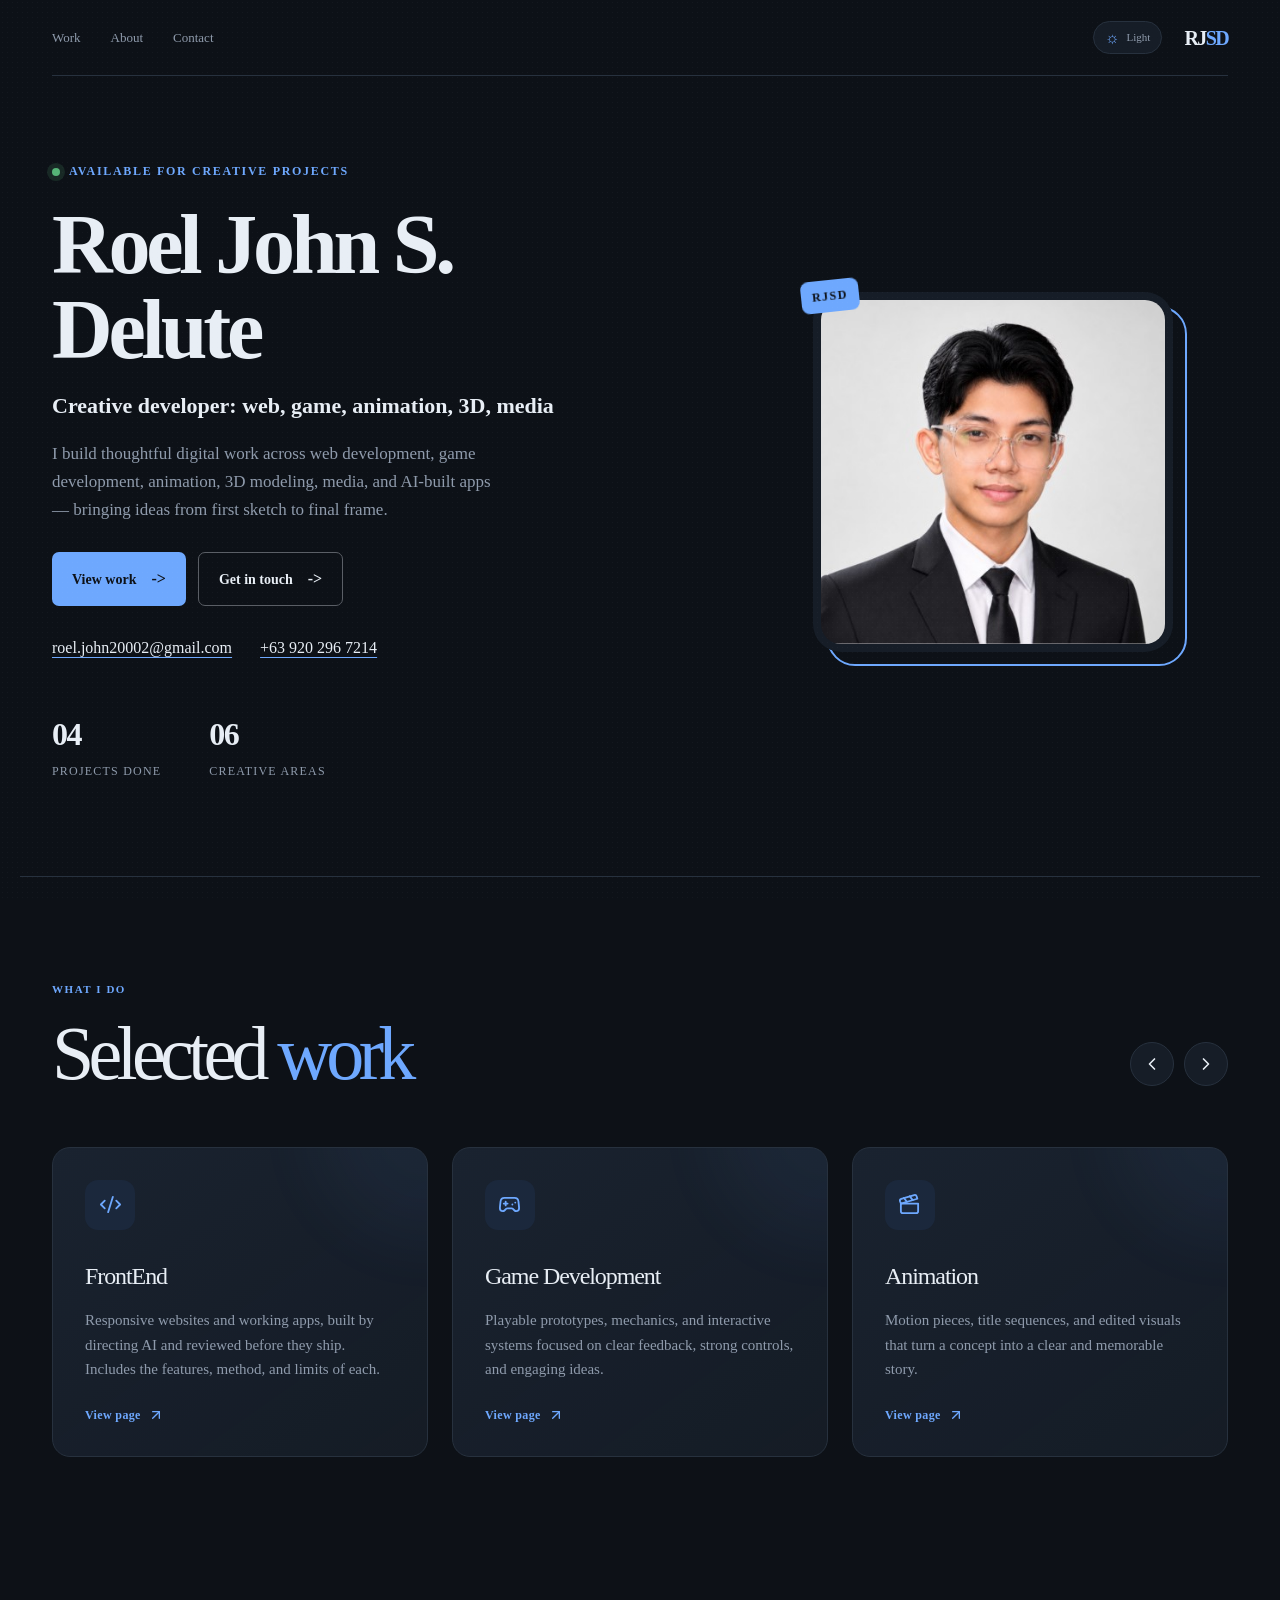
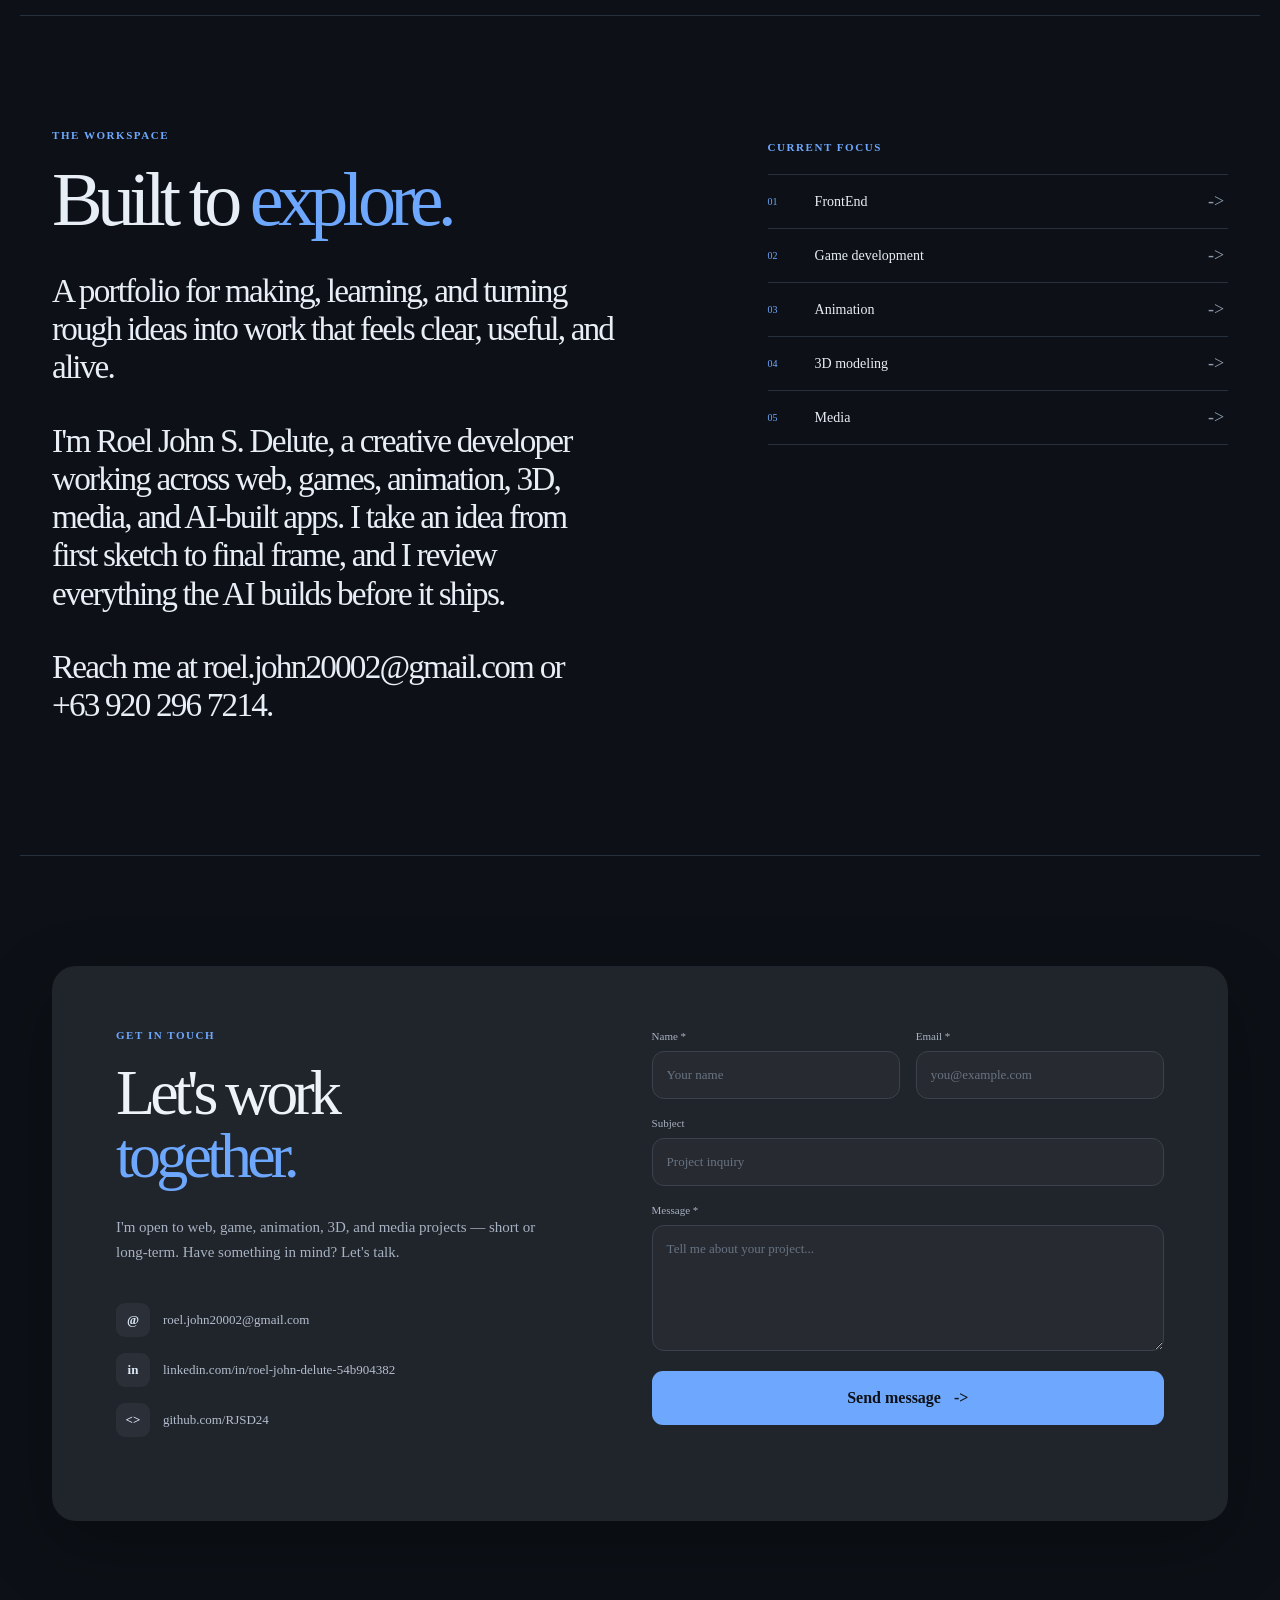
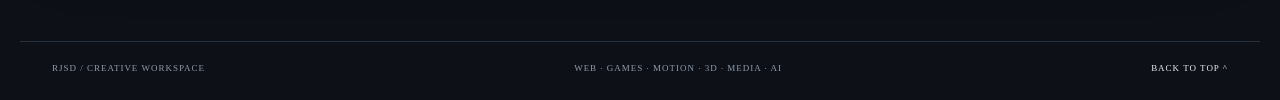
==== commit 24c2dbc8: "feat: add language tags to web projects Co-Authored-By: Claude Sonnet 5.5 <noreply@anthropic.com>" ====
--- a/index.html
+++ b/index.html
@@ -1,4 +1,4 @@
-<!DOCTYPE html><html lang="en"><head><meta charSet="utf-8"/><meta name="viewport" content="width=device-width, initial-scale=1"/><link rel="stylesheet" href="./_next/static/css/index.B2c34bN6.css" data-rsc-css-href="./_next/static/css/index.B2c34bN6.css" data-precedence="vite-rsc/importer-resources"/><link rel="modulepreload" fetchPriority="low" href="./_next/static/chunks/index-BqRNq_Nm.js"/><script src="./_next/static/chunks/rolldown-runtime-C60lm6uB.js" type="module" async=""></script><script src="./_next/static/chunks/framework-BgSIrAUN.js" type="module" async=""></script><link rel="modulepreload" href="./_next/static/chunks/layout-segment-context-BV7wjBTM.js" crossorigin=""/><link rel="modulepreload" href="./_next/static/chunks/page-CBO-rv_l.js" crossorigin=""/><link rel="modulepreload" href="./_next/static/chunks/play-n3oQrY5u.js" crossorigin=""/><title>RJSD — Creative Workspace</title><meta name="description" content="RJSD is a creative workspace for web development, game development, animation, 3D modeling, and media."/><meta property="og:title" content="RJSD - Creative Workspace"/><meta property="og:description" content="Creative work across web, games, animation, 3D modeling, and media. Featuring Kazam."/><meta property="og:image" content="https://rjsd24.github.io/og.png"/><meta property="og:image:width" content="1729"/><meta property="og:image:height" content="910"/><meta property="og:image:alt" content="RJSD Media - Featured Project: Kazam"/><meta name="twitter:card" content="summary_large_image"/><meta name="twitter:title" content="RJSD - Creative Workspace"/><meta name="twitter:description" content="Creative work across web, games, animation, 3D modeling, and media. Featuring Kazam."/><meta name="twitter:image" content="https://rjsd24.github.io/og.png"/><link rel="shortcut icon" href="./favicon.svg"/><link rel="icon" href="./favicon.svg"/><script>Object.assign(((self[Symbol.for("vinext.navigationRuntime")]??={bootstrap:{routeManifest:null},functions:{}}).bootstrap.rsc??={rsc:[]}),{params:{},nav:{"pathname":"/","searchParams":[]}})</script><link rel="modulepreload" href="./_next/static/chunks/index-BqRNq_Nm.js" />
+<!DOCTYPE html><html lang="en"><head><meta charSet="utf-8"/><meta name="viewport" content="width=device-width, initial-scale=1"/><link rel="stylesheet" href="./_next/static/css/index.B2c34bN6.css" data-rsc-css-href="./_next/static/css/index.B2c34bN6.css" data-precedence="vite-rsc/importer-resources"/><link rel="modulepreload" fetchPriority="low" href="./_next/static/chunks/index-DQvm8wqT.js"/><script src="./_next/static/chunks/rolldown-runtime-C60lm6uB.js" type="module" async=""></script><script src="./_next/static/chunks/framework-BgSIrAUN.js" type="module" async=""></script><link rel="modulepreload" href="./_next/static/chunks/layout-segment-context-BlyodQa_.js" crossorigin=""/><link rel="modulepreload" href="./_next/static/chunks/page-CBO-rv_l.js" crossorigin=""/><link rel="modulepreload" href="./_next/static/chunks/play-n3oQrY5u.js" crossorigin=""/><title>RJSD — Creative Workspace</title><meta name="description" content="RJSD is a creative workspace for web development, game development, animation, 3D modeling, and media."/><meta property="og:title" content="RJSD - Creative Workspace"/><meta property="og:description" content="Creative work across web, games, animation, 3D modeling, and media. Featuring Kazam."/><meta property="og:image" content="https://rjsd24.github.io/og.png"/><meta property="og:image:width" content="1729"/><meta property="og:image:height" content="910"/><meta property="og:image:alt" content="RJSD Media - Featured Project: Kazam"/><meta name="twitter:card" content="summary_large_image"/><meta name="twitter:title" content="RJSD - Creative Workspace"/><meta name="twitter:description" content="Creative work across web, games, animation, 3D modeling, and media. Featuring Kazam."/><meta name="twitter:image" content="https://rjsd24.github.io/og.png"/><link rel="shortcut icon" href="./favicon.svg"/><link rel="icon" href="./favicon.svg"/><script>Object.assign(((self[Symbol.for("vinext.navigationRuntime")]??={bootstrap:{routeManifest:null},functions:{}}).bootstrap.rsc??={rsc:[]}),{params:{},nav:{"pathname":"/","searchParams":[]}})</script><link rel="modulepreload" href="./_next/static/chunks/index-DQvm8wqT.js" />
 <link rel="preload" href="./_next/static/_vinext_fonts/geist-8ac0455e797f/geist-98bbbccb.woff2" as="font" type="font/woff2" crossorigin />
 <link rel="preload" href="./_next/static/_vinext_fonts/geist-mono-00e989178794/geist-mono-013b2f2f.woff2" as="font" type="font/woff2" crossorigin />
 <style data-vinext-fonts>/* cyrillic-ext */
@@ -128,4 +128,4 @@
 
 .__variable_geist_mono_0bm7fsx { --font-geist-mono: 'Geist Mono', 'Geist Mono Fallback'; }
 </style>
-</head><body class="__variable_geist_013ydlh __variable_geist_mono_0bm7fsx antialiased"><div class="portfolio-app theme-dark" id="top"><header class="site-header"><nav class="header-nav" aria-label="Main navigation"><div class="nav-links"><a href="#work">Work</a><a href="#about">About</a><a href="#contact">Contact</a></div><button class="theme-toggle" type="button" aria-label="Switch to light mode"><span>☼</span><small>Light</small></button><a class="brand" href="#top" aria-label="RJSD home"><span>RJ</span><b>SD</b></a></nav></header><main><section class="hero-section" aria-labelledby="hero-title"><div class="hero-copy"><p class="eyebrow"><span class="live-dot" aria-hidden="true"></span> Available for creative projects</p><h1 id="hero-title">Roel John S. Delute</h1><p class="hero-role">Creative developer: web, game, animation, 3D, media</p><p class="hero-description">I build thoughtful digital work across web development, game development, animation, 3D modeling, media, and AI-built apps — bringing ideas from first sketch to final frame.</p><div class="hero-actions"><a class="button button-primary" href="#work">View work <span aria-hidden="true">-&gt;</span></a><a class="button button-quiet" href="#contact">Get in touch <span aria-hidden="true">-&gt;</span></a></div><ul class="hero-contact"><li><a href="mailto:roel.john20002@gmail.com">roel.john20002@gmail.com</a></li><li><a href="tel:+639202967214">+63 920 296 7214</a></li></ul><dl class="stats"><div><dt>Projects done</dt><dd>04</dd></div><div><dt>Creative areas</dt><dd>06</dd></div></dl></div><div class="hero-photo"><img src="./profile/portrait.jpg" width="400" height="400" fetchPriority="high" alt="Portrait of Roel John S. Delute, wearing glasses and a black suit"/><span class="hero-badge" aria-hidden="true">RJSD</span></div></section><section class="work-section" id="work" aria-labelledby="work-title"><div class="section-heading"><div><p class="eyebrow">What I do</p><h2 id="work-title">Selected <em>work</em></h2></div><div class="slider-controls" aria-label="Selected work controls"><button type="button" aria-label="Show previous work"><svg xmlns="http://www.w3.org/2000/svg" width="20" height="20" viewBox="0 0 24 24" fill="none" stroke="currentColor" stroke-width="2" stroke-linecap="round" stroke-linejoin="round" class="lucide lucide-chevron-left" aria-hidden="true"><path d="m15 18-6-6 6-6"></path></svg></button><button type="button" aria-label="Show next work"><svg xmlns="http://www.w3.org/2000/svg" width="20" height="20" viewBox="0 0 24 24" fill="none" stroke="currentColor" stroke-width="2" stroke-linecap="round" stroke-linejoin="round" class="lucide lucide-chevron-right" aria-hidden="true"><path d="m9 18 6-6-6-6"></path></svg></button></div></div><div class="project-grid" role="region" aria-label="Selected work slider" tabindex="0"><a class="project-card" href="./work/frontend" aria-label="View FrontEnd work page"><span class="project-icon" aria-hidden="true"><svg xmlns="http://www.w3.org/2000/svg" width="23" height="23" viewBox="0 0 24 24" fill="none" stroke="currentColor" stroke-width="1.9" stroke-linecap="round" stroke-linejoin="round" class="lucide lucide-code-xml" aria-hidden="true"><path d="m18 16 4-4-4-4"></path><path d="m6 8-4 4 4 4"></path><path d="m14.5 4-5 16"></path></svg></span><h3>FrontEnd</h3><p>Responsive websites and working apps, built by directing AI and reviewed before they ship. Includes the features, method, and limits of each.</p><span class="project-card-link">View page <svg xmlns="http://www.w3.org/2000/svg" width="16" height="16" viewBox="0 0 24 24" fill="none" stroke="currentColor" stroke-width="2" stroke-linecap="round" stroke-linejoin="round" class="lucide lucide-arrow-up-right" aria-hidden="true"><path d="M7 7h10v10"></path><path d="M7 17 17 7"></path></svg></span></a><a class="project-card" href="./work/game-development" aria-label="View Game Development work page"><span class="project-icon" aria-hidden="true"><svg xmlns="http://www.w3.org/2000/svg" width="23" height="23" viewBox="0 0 24 24" fill="none" stroke="currentColor" stroke-width="1.9" stroke-linecap="round" stroke-linejoin="round" class="lucide lucide-gamepad2 lucide-gamepad-2" aria-hidden="true"><line x1="6" x2="10" y1="11" y2="11"></line><line x1="8" x2="8" y1="9" y2="13"></line><line x1="15" x2="15.01" y1="12" y2="12"></line><line x1="18" x2="18.01" y1="10" y2="10"></line><path d="M17.32 5H6.68a4 4 0 0 0-3.978 3.59c-.006.052-.01.101-.017.152C2.604 9.416 2 14.456 2 16a3 3 0 0 0 3 3c1 0 1.5-.5 2-1l1.414-1.414A2 2 0 0 1 9.828 16h4.344a2 2 0 0 1 1.414.586L17 18c.5.5 1 1 2 1a3 3 0 0 0 3-3c0-1.545-.604-6.584-.685-7.258-.007-.05-.011-.1-.017-.151A4 4 0 0 0 17.32 5z"></path></svg></span><h3>Game Development</h3><p>Playable prototypes, mechanics, and interactive systems focused on clear feedback, strong controls, and engaging ideas.</p><span class="project-card-link">View page <svg xmlns="http://www.w3.org/2000/svg" width="16" height="16" viewBox="0 0 24 24" fill="none" stroke="currentColor" stroke-width="2" stroke-linecap="round" stroke-linejoin="round" class="lucide lucide-arrow-up-right" aria-hidden="true"><path d="M7 7h10v10"></path><path d="M7 17 17 7"></path></svg></span></a><a class="project-card" href="./work/animation" aria-label="View Animation work page"><span class="project-icon" aria-hidden="true"><svg xmlns="http://www.w3.org/2000/svg" width="23" height="23" viewBox="0 0 24 24" fill="none" stroke="currentColor" stroke-width="1.9" stroke-linecap="round" stroke-linejoin="round" class="lucide lucide-clapperboard" aria-hidden="true"><path d="m12.296 3.464 3.02 3.956"></path><path d="M20.2 6 3 11l-.9-2.4c-.3-1.1.3-2.2 1.3-2.5l13.5-4c1.1-.3 2.2.3 2.5 1.3z"></path><path d="M3 11h18v8a2 2 0 0 1-2 2H5a2 2 0 0 1-2-2z"></path><path d="m6.18 5.276 3.1 3.899"></path></svg></span><h3>Animation</h3><p>Motion pieces, title sequences, and edited visuals that turn a concept into a clear and memorable story.</p><span class="project-card-link">View page <svg xmlns="http://www.w3.org/2000/svg" width="16" height="16" viewBox="0 0 24 24" fill="none" stroke="currentColor" stroke-width="2" stroke-linecap="round" stroke-linejoin="round" class="lucide lucide-arrow-up-right" aria-hidden="true"><path d="M7 7h10v10"></path><path d="M7 17 17 7"></path></svg></span></a><a class="project-card" href="./work/3d-modeling" aria-label="View 3D Modeling work page"><span class="project-icon" aria-hidden="true"><svg xmlns="http://www.w3.org/2000/svg" width="23" height="23" viewBox="0 0 24 24" fill="none" stroke="currentColor" stroke-width="1.9" stroke-linecap="round" stroke-linejoin="round" class="lucide lucide-box" aria-hidden="true"><path d="M21 8a2 2 0 0 0-1-1.73l-7-4a2 2 0 0 0-2 0l-7 4A2 2 0 0 0 3 8v8a2 2 0 0 0 1 1.73l7 4a2 2 0 0 0 2 0l7-4A2 2 0 0 0 21 16Z"></path><path d="m3.3 7 8.7 5 8.7-5"></path><path d="M12 22V12"></path></svg></span><h3>3D Modeling</h3><p>Objects, scenes, and polished renders built with attention to form, materials, lighting, and presentation.</p><span class="project-card-link">View page <svg xmlns="http://www.w3.org/2000/svg" width="16" height="16" viewBox="0 0 24 24" fill="none" stroke="currentColor" stroke-width="2" stroke-linecap="round" stroke-linejoin="round" class="lucide lucide-arrow-up-right" aria-hidden="true"><path d="M7 7h10v10"></path><path d="M7 17 17 7"></path></svg></span></a><a class="project-card" href="./work/media" aria-label="View Media work page"><span class="project-icon" aria-hidden="true"><svg xmlns="http://www.w3.org/2000/svg" width="23" height="23" viewBox="0 0 24 24" fill="none" stroke="currentColor" stroke-width="1.9" stroke-linecap="round" stroke-linejoin="round" class="lucide lucide-play" aria-hidden="true"><path d="M5 5a2 2 0 0 1 3.008-1.728l11.997 6.998a2 2 0 0 1 .003 3.458l-12 7A2 2 0 0 1 5 19z"></path></svg></span><h3>Media</h3><p>Campaign videos, app showcases, and focused edits that bring a clear message to the screen.</p><span class="project-card-link">View page <svg xmlns="http://www.w3.org/2000/svg" width="16" height="16" viewBox="0 0 24 24" fill="none" stroke="currentColor" stroke-width="2" stroke-linecap="round" stroke-linejoin="round" class="lucide lucide-arrow-up-right" aria-hidden="true"><path d="M7 7h10v10"></path><path d="M7 17 17 7"></path></svg></span></a></div></section><section class="about-section" id="about" aria-labelledby="about-title"><div class="about-intro"><p class="eyebrow">The workspace</p><h2 id="about-title">Built to <em>explore.</em></h2><p class="about-lead">A portfolio for making, learning, and turning rough ideas into work that feels clear, useful, and alive.</p><p class="about-lead">I&#x27;m Roel John S. Delute, a creative developer working across web, games, animation, 3D, media, and AI-built apps. I take an idea from first sketch to final frame, and I review everything the AI builds before it ships.</p><p class="about-lead">Reach me at <a href="mailto:roel.john20002@gmail.com">roel.john20002@gmail.com</a> or <a href="tel:+639202967214">+63 920 296 7214</a>.</p></div><div class="focus-panel"><p class="eyebrow">Current focus</p><ul><li><span>0<!-- -->1</span>FrontEnd<b>-&gt;</b></li><li><span>0<!-- -->2</span>Game development<b>-&gt;</b></li><li><span>0<!-- -->3</span>Animation<b>-&gt;</b></li><li><span>0<!-- -->4</span>3D modeling<b>-&gt;</b></li><li><span>0<!-- -->5</span>Media<b>-&gt;</b></li></ul></div></section><section class="contact-section" id="contact" aria-labelledby="contact-title"><div class="contact-card"><div class="contact-copy"><p class="eyebrow">Get in touch</p><h2 id="contact-title">Let&#x27;s work<br/><em>together.</em></h2><p class="contact-intro">I&#x27;m open to web, game, animation, 3D, and media projects — short or long-term. Have something in mind? Let&#x27;s talk.</p><div class="contact-details"><a href="mailto:roel.john20002@gmail.com"><span class="contact-icon">@</span>roel.john20002@gmail.com</a><a href="https://www.linkedin.com/in/roel-john-delute-54b904382" target="_blank" rel="noreferrer"><span class="contact-icon">in</span>linkedin.com/in/roel-john-delute-54b904382</a><a href="https://github.com/RJSD24" target="_blank" rel="noreferrer"><span class="contact-icon">&lt;&gt;</span>github.com/RJSD24</a></div></div><form class="contact-form"><label class="form-honeypot" aria-hidden="true">Leave this empty<input tabindex="-1" autoComplete="off" name="_honey"/></label><div class="form-row"><label>Name *<input required="" placeholder="Your name" name="name"/></label><label>Email *<input type="email" required="" placeholder="you@example.com" name="email"/></label></div><label>Subject<input placeholder="Project inquiry" name="subject"/></label><label>Message *<textarea name="message" required="" placeholder="Tell me about your project..." rows="5"></textarea></label><button class="form-submit" type="submit">Send message<!-- --> <span>-&gt;</span></button><p class="form-status form-status-idle" role="status" aria-live="polite"></p></form></div></section></main><footer class="site-footer"><span>RJSD / Creative workspace</span><span>Web · Games · Motion · 3D · Media · AI</span><a href="#top">Back to top ^</a></footer></div><script type="module" src="./_next/static/chunks/index-BqRNq_Nm.js" id="_R_" async=""></script><script>((self[Symbol.for("vinext.navigationRuntime")]??={bootstrap:{routeManifest:null},functions:{}}).bootstrap.rsc??={rsc:[]}).rsc.push("2:I[\"8c0f216c4604\",[],\"Children\",1]\n")</script><script>((self[Symbol.for("vinext.navigationRuntime")]??={bootstrap:{routeManifest:null},functions:{}}).bootstrap.rsc??={rsc:[]}).rsc.push("3:I[\"593f344dc510\",[],\"GlobalErrorBoundary\",1]\n")</script><script>((self[Symbol.for("vinext.navigationRuntime")]??={bootstrap:{routeManifest:null},functions:{}}).bootstrap.rsc??={rsc:[]}).rsc.push("4:I[\"0b874ad30386\",[],\"default\",1]\n")</script><script>((self[Symbol.for("vinext.navigationRuntime")]??={bootstrap:{routeManifest:null},functions:{}}).bootstrap.rsc??={rsc:[]}).rsc.push("5:I[\"593f344dc510\",[],\"ErrorBoundary\",1]\n")</script><script>((self[Symbol.for("vinext.navigationRuntime")]??={bootstrap:{routeManifest:null},functions:{}}).bootstrap.rsc??={rsc:[]}).rsc.push("6:I[\"15c18cfaeeff\",[],\"LayoutSegmentProvider\",1]\n")</script><script>((self[Symbol.for("vinext.navigationRuntime")]??={bootstrap:{routeManifest:null},functions:{}}).bootstrap.rsc??={rsc:[]}).rsc.push("7:I[\"8c0f216c4604\",[],\"Slot\",1]\n")</script><script>((self[Symbol.for("vinext.navigationRuntime")]??={bootstrap:{routeManifest:null},functions:{}}).bootstrap.rsc??={rsc:[]}).rsc.push("8:I[\"9276801271d6\",[],\"AppRouterScrollTarget\",1]\n")</script><script>((self[Symbol.for("vinext.navigationRuntime")]??={bootstrap:{routeManifest:null},functions:{}}).bootstrap.rsc??={rsc:[]}).rsc.push("9:I[\"593f344dc510\",[],\"RedirectBoundary\",1]\n")</script><script>((self[Symbol.for("vinext.navigationRuntime")]??={bootstrap:{routeManifest:null},functions:{}}).bootstrap.rsc??={rsc:[]}).rsc.push(":HL[\"./_next/static/css/index.B2c34bN6.css\",\"style\"     ]\n")</script><script>((self[Symbol.for("vinext.navigationRuntime")]??={bootstrap:{routeManifest:null},functions:{}}).bootstrap.rsc??={rsc:[]}).rsc.push("0:{\"__route\":\"route:/\",\"__interceptionContext\":null,\"__layoutIds\":[\"layout:/\"],\"__rootLayout\":\"/\",\"__sourcePage\":\"/page\",\"page:/\":\"$L1\",\"layout:/\":[[[[\"$\",\"link\",\"css:./_next/static/css/index.B2c34bN6.css\",{\"rel\":\"stylesheet\",\"precedence\":\"vite-rsc/importer-resources\",\"href\":\"./_next/static/css/index.B2c34bN6.css\",\"data-rsc-css-href\":\"./_next/static/css/index.B2c34bN6.css\"}],\"$undefined\"],[\"$\",\"html\",null,{\"lang\":\"en\",\"children\":[\"$\",\"body\",null,{\"className\":\"__variable_geist_013ydlh __variable_geist_mono_0bm7fsx antialiased\",\"children\":[\"$\",\"$L2\",null,{}]}]}]],null],\"route:/\":[[[\"$\",\"meta\",null,{\"charSet\":\"utf-8\"}],[[\"$\",\"title\",\"0\",{\"children\":\"RJSD — Creative Workspace\"}],[\"$\",\"meta\",\"1\",{\"name\":\"description\",\"content\":\"RJSD is a creative workspace for web development, game development, animation, 3D modeling, and media.\"}],[\"$\",\"meta\",\"2\",{\"property\":\"og:title\",\"content\":\"RJSD - Creative Workspace\"}],[\"$\",\"meta\",\"3\",{\"property\":\"og:description\",\"content\":\"Creative work across web, games, animation, 3D modeling, and media. Featuring Kazam.\"}],[\"$\",\"meta\",\"4\",{\"property\":\"og:image\",\"content\":\"https://rjsd24.github.io/og.png\"}],[\"$\",\"meta\",\"5\",{\"property\":\"og:image:width\",\"content\":\"1729\"}],[\"$\",\"meta\",\"6\",{\"property\":\"og:image:height\",\"content\":\"910\"}],[\"$\",\"meta\",\"7\",{\"property\":\"og:image:alt\",\"content\":\"RJSD Media - Featured Project: Kazam\"}],[\"$\",\"meta\",\"8\",{\"name\":\"twitter:card\",\"content\":\"summary_large_image\"}],[\"$\",\"meta\",\"9\",{\"name\":\"twitter:title\",\"content\":\"RJSD - Creative Workspace\"}],[\"$\",\"meta\",\"10\",{\"name\":\"twitter:description\",\"content\":\"Creative work across web, games, animation, 3D modeling, and media. Featuring Kazam.\"}],[\"$\",\"meta\",\"11\",{\"name\":\"twitter:image\",\"content\":\"https://rjsd24.github.io/og.png\"}],[\"$\",\"link\",\"12\",{\"rel\":\"shortcut icon\",\"href\":\"./favicon.svg\"}],[\"$\",\"link\",\"13\",{\"rel\":\"icon\",\"href\":\"./favicon.svg\"}]],[[\"$\",\"meta\",\"0\",{\"name\":\"viewport\",\"content\":\"width=device-width, initial-scale=1\"}]]],[\"$\",\"$L3\",null,{\"fallback\":\"$4\",\"children\":[\"$\",\"$L5\",null,{\"fallback\":\"$4\",\"children\":[\"$\",\"$L6\",null,{\"providerId\":\"layout:/\",\"segmentMap\":{\"children\":[]},\"children\":[\"$\",\"$L7\",null,{\"id\":\"layout:/\",\"parallelSlots\":\"$undefined\",\"children\":[\"$\",\"$L8\",null,{\"children\":[\"$\",\"$L9\",null,{\"children\":[[\"$\",\"$L6\",null,{\"providerId\":\"page:/\",\"segmentMap\":{\"children\":[\"__PAGE__\"]},\"children\":[\"$\",\"$L7\",null,{\"id\":\"page:/\"}]}],null]}]}]}]}]}]}],null,null],\"__layoutFlags\":{\"layout:/\":\"s\"},\"__artifactCompatibility\":{\"schemaVersion\":1,\"graphVersion\":\"app-route-graph:1177fd80f83fa7b0\",\"deploymentVersion\":\"667c66cb-e0c3-4e0c-a101-f42df448731d\",\"appElementsSchemaVersion\":1,\"rscPayloadSchemaVersion\":1,\"rootBoundaryId\":\"/\",\"renderEpoch\":null},\"__renderObservation\":{\"schemaVersion\":1,\"output\":{\"kind\":\"app-rsc\",\"mountedSlotsFingerprint\":null,\"renderEpoch\":null,\"rootBoundaryId\":\"/\",\"routeId\":\"route:/\"},\"completeness\":\"partial\",\"boundaryOutcome\":{\"kind\":\"unknown\"},\"requestApis\":[{\"kind\":\"connection\",\"status\":\"unknown\"},{\"kind\":\"cookies\",\"status\":\"unknown\"},{\"kind\":\"draftMode\",\"status\":\"unknown\"},{\"kind\":\"headers\",\"status\":\"unknown\"},{\"kind\":\"params\",\"status\":\"unknown\"},{\"kind\":\"searchParams\",\"status\":\"unknown\"}],\"dynamicFetches\":[],\"cacheTags\":[\"/\",\"_N_T_/\",\"_N_T_/index\",\"_N_T_/layout\",\"_N_T_/page\"],\"pathTags\":[\"/\"],\"cacheability\":\"unknown\",\"downgrade\":{\"target\":\"freshRender\",\"reasons\":[{\"code\":\"CP_DOWNGRADE_CACHEABILITY_UNKNOWN\",\"target\":\"freshRender\"},{\"code\":\"CP_DOWNGRADE_INCOMPLETE_OBSERVATION\",\"completeness\":\"partial\",\"target\":\"freshRender\"},{\"code\":\"CP_DOWNGRADE_UNKNOWN_REQUEST_API\",\"requestApi\":\"connection\",\"target\":\"freshRender\"},{\"code\":\"CP_DOWNGRADE_UNKNOWN_REQUEST_API\",\"requestApi\":\"cookies\",\"target\":\"freshRender\"},{\"code\":\"CP_DOWNGRADE_UNKNOWN_REQUEST_API\",\"requestApi\":\"draftMode\",\"target\":\"freshRender\"},{\"code\":\"CP_DOWNGRADE_UNKNOWN_REQUEST_API\",\"requestApi\":\"headers\",\"target\":\"freshRender\"},{\"code\":\"CP_DOWNGRADE_UNKNOWN_REQUEST_API\",\"requestApi\":\"params\",\"target\":\"freshRender\"},{\"code\":\"CP_DOWNGRADE_UNKNOWN_REQUEST_API\",\"requestApi\":\"searchParams\",\"target\":\"freshRender\"}],\"fallback\":{\"kind\":\"breakerFallback\",\"code\":\"CP_PRIVATE_DYNAMIC_DOWNGRADE\",\"mode\":\"renderFresh\",\"scope\":\"affectedOutput\",\"fields\":{\"reasonCodes\":[\"CP_DOWNGRADE_CACHEABILITY_UNKNOWN\",\"CP_DOWNGRADE_INCOMPLETE_OBSERVATION\",\"CP_DOWNGRADE_UNKNOWN_REQUEST_API\",\"CP_DOWNGRADE_UNKNOWN_REQUEST_API\",\"CP_DOWNGRADE_UNKNOWN_REQUEST_API\",\"CP_DOWNGRADE_UNKNOWN_REQUEST_API\",\"CP_DOWNGRADE_UNKNOWN_REQUEST_API\",\"CP_DOWNGRADE_UNKNOWN_REQUEST_API\"],\"target\":\"freshRender\"}},\"isPublicCacheCandidate\":false}}}\n")</script><script>((self[Symbol.for("vinext.navigationRuntime")]??={bootstrap:{routeManifest:null},functions:{}}).bootstrap.rsc??={rsc:[]}).rsc.push("a:I[\"6efdf509a785\",[],\"default\",1]\n")</script><script>((self[Symbol.for("vinext.navigationRuntime")]??={bootstrap:{routeManifest:null},functions:{}}).bootstrap.rsc??={rsc:[]}).rsc.push("1:[\"$\",\"$La\",null,{\"params\":\"$@b\",\"searchParams\":\"$@c\"}]\n")</script><script>((self[Symbol.for("vinext.navigationRuntime")]??={bootstrap:{routeManifest:null},functions:{}}).bootstrap.rsc??={rsc:[]}).rsc.push("b:{}\n")</script><script>((self[Symbol.for("vinext.navigationRuntime")]??={bootstrap:{routeManifest:null},functions:{}}).bootstrap.rsc??={rsc:[]}).rsc.push("c:{}\n")</script><script>Object.assign(((self[Symbol.for("vinext.navigationRuntime")]??={bootstrap:{routeManifest:null},functions:{}}).bootstrap.rsc??={rsc:[]}),{"initialCacheKind":"dynamic"});((self[Symbol.for("vinext.navigationRuntime")]??={bootstrap:{routeManifest:null},functions:{}}).bootstrap.rsc??={rsc:[]}).done=true</script></body></html>+</head><body class="__variable_geist_013ydlh __variable_geist_mono_0bm7fsx antialiased"><div class="portfolio-app theme-dark" id="top"><header class="site-header"><nav class="header-nav" aria-label="Main navigation"><div class="nav-links"><a href="#work">Work</a><a href="#about">About</a><a href="#contact">Contact</a></div><button class="theme-toggle" type="button" aria-label="Switch to light mode"><span>☼</span><small>Light</small></button><a class="brand" href="#top" aria-label="RJSD home"><span>RJ</span><b>SD</b></a></nav></header><main><section class="hero-section" aria-labelledby="hero-title"><div class="hero-copy"><p class="eyebrow"><span class="live-dot" aria-hidden="true"></span> Available for creative projects</p><h1 id="hero-title">Roel John S. Delute</h1><p class="hero-role">Creative developer: web, game, animation, 3D, media</p><p class="hero-description">I build thoughtful digital work across web development, game development, animation, 3D modeling, media, and AI-built apps — bringing ideas from first sketch to final frame.</p><div class="hero-actions"><a class="button button-primary" href="#work">View work <span aria-hidden="true">-&gt;</span></a><a class="button button-quiet" href="#contact">Get in touch <span aria-hidden="true">-&gt;</span></a></div><ul class="hero-contact"><li><a href="mailto:roel.john20002@gmail.com">roel.john20002@gmail.com</a></li><li><a href="tel:+639202967214">+63 920 296 7214</a></li></ul><dl class="stats"><div><dt>Projects done</dt><dd>04</dd></div><div><dt>Creative areas</dt><dd>06</dd></div></dl></div><div class="hero-photo"><img src="./profile/portrait.jpg" width="400" height="400" fetchPriority="high" alt="Portrait of Roel John S. Delute, wearing glasses and a black suit"/><span class="hero-badge" aria-hidden="true">RJSD</span></div></section><section class="work-section" id="work" aria-labelledby="work-title"><div class="section-heading"><div><p class="eyebrow">What I do</p><h2 id="work-title">Selected <em>work</em></h2></div><div class="slider-controls" aria-label="Selected work controls"><button type="button" aria-label="Show previous work"><svg xmlns="http://www.w3.org/2000/svg" width="20" height="20" viewBox="0 0 24 24" fill="none" stroke="currentColor" stroke-width="2" stroke-linecap="round" stroke-linejoin="round" class="lucide lucide-chevron-left" aria-hidden="true"><path d="m15 18-6-6 6-6"></path></svg></button><button type="button" aria-label="Show next work"><svg xmlns="http://www.w3.org/2000/svg" width="20" height="20" viewBox="0 0 24 24" fill="none" stroke="currentColor" stroke-width="2" stroke-linecap="round" stroke-linejoin="round" class="lucide lucide-chevron-right" aria-hidden="true"><path d="m9 18 6-6-6-6"></path></svg></button></div></div><div class="project-grid" role="region" aria-label="Selected work slider" tabindex="0"><a class="project-card" href="./work/frontend" aria-label="View FrontEnd work page"><span class="project-icon" aria-hidden="true"><svg xmlns="http://www.w3.org/2000/svg" width="23" height="23" viewBox="0 0 24 24" fill="none" stroke="currentColor" stroke-width="1.9" stroke-linecap="round" stroke-linejoin="round" class="lucide lucide-code-xml" aria-hidden="true"><path d="m18 16 4-4-4-4"></path><path d="m6 8-4 4 4 4"></path><path d="m14.5 4-5 16"></path></svg></span><h3>FrontEnd</h3><p>Responsive websites and working apps, built by directing AI and reviewed before they ship. Includes the features, method, and limits of each.</p><span class="project-card-link">View page <svg xmlns="http://www.w3.org/2000/svg" width="16" height="16" viewBox="0 0 24 24" fill="none" stroke="currentColor" stroke-width="2" stroke-linecap="round" stroke-linejoin="round" class="lucide lucide-arrow-up-right" aria-hidden="true"><path d="M7 7h10v10"></path><path d="M7 17 17 7"></path></svg></span></a><a class="project-card" href="./work/game-development" aria-label="View Game Development work page"><span class="project-icon" aria-hidden="true"><svg xmlns="http://www.w3.org/2000/svg" width="23" height="23" viewBox="0 0 24 24" fill="none" stroke="currentColor" stroke-width="1.9" stroke-linecap="round" stroke-linejoin="round" class="lucide lucide-gamepad2 lucide-gamepad-2" aria-hidden="true"><line x1="6" x2="10" y1="11" y2="11"></line><line x1="8" x2="8" y1="9" y2="13"></line><line x1="15" x2="15.01" y1="12" y2="12"></line><line x1="18" x2="18.01" y1="10" y2="10"></line><path d="M17.32 5H6.68a4 4 0 0 0-3.978 3.59c-.006.052-.01.101-.017.152C2.604 9.416 2 14.456 2 16a3 3 0 0 0 3 3c1 0 1.5-.5 2-1l1.414-1.414A2 2 0 0 1 9.828 16h4.344a2 2 0 0 1 1.414.586L17 18c.5.5 1 1 2 1a3 3 0 0 0 3-3c0-1.545-.604-6.584-.685-7.258-.007-.05-.011-.1-.017-.151A4 4 0 0 0 17.32 5z"></path></svg></span><h3>Game Development</h3><p>Playable prototypes, mechanics, and interactive systems focused on clear feedback, strong controls, and engaging ideas.</p><span class="project-card-link">View page <svg xmlns="http://www.w3.org/2000/svg" width="16" height="16" viewBox="0 0 24 24" fill="none" stroke="currentColor" stroke-width="2" stroke-linecap="round" stroke-linejoin="round" class="lucide lucide-arrow-up-right" aria-hidden="true"><path d="M7 7h10v10"></path><path d="M7 17 17 7"></path></svg></span></a><a class="project-card" href="./work/animation" aria-label="View Animation work page"><span class="project-icon" aria-hidden="true"><svg xmlns="http://www.w3.org/2000/svg" width="23" height="23" viewBox="0 0 24 24" fill="none" stroke="currentColor" stroke-width="1.9" stroke-linecap="round" stroke-linejoin="round" class="lucide lucide-clapperboard" aria-hidden="true"><path d="m12.296 3.464 3.02 3.956"></path><path d="M20.2 6 3 11l-.9-2.4c-.3-1.1.3-2.2 1.3-2.5l13.5-4c1.1-.3 2.2.3 2.5 1.3z"></path><path d="M3 11h18v8a2 2 0 0 1-2 2H5a2 2 0 0 1-2-2z"></path><path d="m6.18 5.276 3.1 3.899"></path></svg></span><h3>Animation</h3><p>Motion pieces, title sequences, and edited visuals that turn a concept into a clear and memorable story.</p><span class="project-card-link">View page <svg xmlns="http://www.w3.org/2000/svg" width="16" height="16" viewBox="0 0 24 24" fill="none" stroke="currentColor" stroke-width="2" stroke-linecap="round" stroke-linejoin="round" class="lucide lucide-arrow-up-right" aria-hidden="true"><path d="M7 7h10v10"></path><path d="M7 17 17 7"></path></svg></span></a><a class="project-card" href="./work/3d-modeling" aria-label="View 3D Modeling work page"><span class="project-icon" aria-hidden="true"><svg xmlns="http://www.w3.org/2000/svg" width="23" height="23" viewBox="0 0 24 24" fill="none" stroke="currentColor" stroke-width="1.9" stroke-linecap="round" stroke-linejoin="round" class="lucide lucide-box" aria-hidden="true"><path d="M21 8a2 2 0 0 0-1-1.73l-7-4a2 2 0 0 0-2 0l-7 4A2 2 0 0 0 3 8v8a2 2 0 0 0 1 1.73l7 4a2 2 0 0 0 2 0l7-4A2 2 0 0 0 21 16Z"></path><path d="m3.3 7 8.7 5 8.7-5"></path><path d="M12 22V12"></path></svg></span><h3>3D Modeling</h3><p>Objects, scenes, and polished renders built with attention to form, materials, lighting, and presentation.</p><span class="project-card-link">View page <svg xmlns="http://www.w3.org/2000/svg" width="16" height="16" viewBox="0 0 24 24" fill="none" stroke="currentColor" stroke-width="2" stroke-linecap="round" stroke-linejoin="round" class="lucide lucide-arrow-up-right" aria-hidden="true"><path d="M7 7h10v10"></path><path d="M7 17 17 7"></path></svg></span></a><a class="project-card" href="./work/media" aria-label="View Media work page"><span class="project-icon" aria-hidden="true"><svg xmlns="http://www.w3.org/2000/svg" width="23" height="23" viewBox="0 0 24 24" fill="none" stroke="currentColor" stroke-width="1.9" stroke-linecap="round" stroke-linejoin="round" class="lucide lucide-play" aria-hidden="true"><path d="M5 5a2 2 0 0 1 3.008-1.728l11.997 6.998a2 2 0 0 1 .003 3.458l-12 7A2 2 0 0 1 5 19z"></path></svg></span><h3>Media</h3><p>Campaign videos, app showcases, and focused edits that bring a clear message to the screen.</p><span class="project-card-link">View page <svg xmlns="http://www.w3.org/2000/svg" width="16" height="16" viewBox="0 0 24 24" fill="none" stroke="currentColor" stroke-width="2" stroke-linecap="round" stroke-linejoin="round" class="lucide lucide-arrow-up-right" aria-hidden="true"><path d="M7 7h10v10"></path><path d="M7 17 17 7"></path></svg></span></a></div></section><section class="about-section" id="about" aria-labelledby="about-title"><div class="about-intro"><p class="eyebrow">The workspace</p><h2 id="about-title">Built to <em>explore.</em></h2><p class="about-lead">A portfolio for making, learning, and turning rough ideas into work that feels clear, useful, and alive.</p><p class="about-lead">I&#x27;m Roel John S. Delute, a creative developer working across web, games, animation, 3D, media, and AI-built apps. I take an idea from first sketch to final frame, and I review everything the AI builds before it ships.</p><p class="about-lead">Reach me at <a href="mailto:roel.john20002@gmail.com">roel.john20002@gmail.com</a> or <a href="tel:+639202967214">+63 920 296 7214</a>.</p></div><div class="focus-panel"><p class="eyebrow">Current focus</p><ul><li><span>0<!-- -->1</span>FrontEnd<b>-&gt;</b></li><li><span>0<!-- -->2</span>Game development<b>-&gt;</b></li><li><span>0<!-- -->3</span>Animation<b>-&gt;</b></li><li><span>0<!-- -->4</span>3D modeling<b>-&gt;</b></li><li><span>0<!-- -->5</span>Media<b>-&gt;</b></li></ul></div></section><section class="contact-section" id="contact" aria-labelledby="contact-title"><div class="contact-card"><div class="contact-copy"><p class="eyebrow">Get in touch</p><h2 id="contact-title">Let&#x27;s work<br/><em>together.</em></h2><p class="contact-intro">I&#x27;m open to web, game, animation, 3D, and media projects — short or long-term. Have something in mind? Let&#x27;s talk.</p><div class="contact-details"><a href="mailto:roel.john20002@gmail.com"><span class="contact-icon">@</span>roel.john20002@gmail.com</a><a href="https://www.linkedin.com/in/roel-john-delute-54b904382" target="_blank" rel="noreferrer"><span class="contact-icon">in</span>linkedin.com/in/roel-john-delute-54b904382</a><a href="https://github.com/RJSD24" target="_blank" rel="noreferrer"><span class="contact-icon">&lt;&gt;</span>github.com/RJSD24</a></div></div><form class="contact-form"><label class="form-honeypot" aria-hidden="true">Leave this empty<input tabindex="-1" autoComplete="off" name="_honey"/></label><div class="form-row"><label>Name *<input required="" placeholder="Your name" name="name"/></label><label>Email *<input type="email" required="" placeholder="you@example.com" name="email"/></label></div><label>Subject<input placeholder="Project inquiry" name="subject"/></label><label>Message *<textarea name="message" required="" placeholder="Tell me about your project..." rows="5"></textarea></label><button class="form-submit" type="submit">Send message<!-- --> <span>-&gt;</span></button><p class="form-status form-status-idle" role="status" aria-live="polite"></p></form></div></section></main><footer class="site-footer"><span>RJSD / Creative workspace</span><span>Web · Games · Motion · 3D · Media · AI</span><a href="#top">Back to top ^</a></footer></div><script type="module" src="./_next/static/chunks/index-DQvm8wqT.js" id="_R_" async=""></script><script>((self[Symbol.for("vinext.navigationRuntime")]??={bootstrap:{routeManifest:null},functions:{}}).bootstrap.rsc??={rsc:[]}).rsc.push("2:I[\"8c0f216c4604\",[],\"Children\",1]\n")</script><script>((self[Symbol.for("vinext.navigationRuntime")]??={bootstrap:{routeManifest:null},functions:{}}).bootstrap.rsc??={rsc:[]}).rsc.push("3:I[\"593f344dc510\",[],\"GlobalErrorBoundary\",1]\n")</script><script>((self[Symbol.for("vinext.navigationRuntime")]??={bootstrap:{routeManifest:null},functions:{}}).bootstrap.rsc??={rsc:[]}).rsc.push("4:I[\"0b874ad30386\",[],\"default\",1]\n")</script><script>((self[Symbol.for("vinext.navigationRuntime")]??={bootstrap:{routeManifest:null},functions:{}}).bootstrap.rsc??={rsc:[]}).rsc.push("5:I[\"593f344dc510\",[],\"ErrorBoundary\",1]\n")</script><script>((self[Symbol.for("vinext.navigationRuntime")]??={bootstrap:{routeManifest:null},functions:{}}).bootstrap.rsc??={rsc:[]}).rsc.push("6:I[\"15c18cfaeeff\",[],\"LayoutSegmentProvider\",1]\n")</script><script>((self[Symbol.for("vinext.navigationRuntime")]??={bootstrap:{routeManifest:null},functions:{}}).bootstrap.rsc??={rsc:[]}).rsc.push("7:I[\"8c0f216c4604\",[],\"Slot\",1]\n")</script><script>((self[Symbol.for("vinext.navigationRuntime")]??={bootstrap:{routeManifest:null},functions:{}}).bootstrap.rsc??={rsc:[]}).rsc.push("8:I[\"9276801271d6\",[],\"AppRouterScrollTarget\",1]\n")</script><script>((self[Symbol.for("vinext.navigationRuntime")]??={bootstrap:{routeManifest:null},functions:{}}).bootstrap.rsc??={rsc:[]}).rsc.push("9:I[\"593f344dc510\",[],\"RedirectBoundary\",1]\n")</script><script>((self[Symbol.for("vinext.navigationRuntime")]??={bootstrap:{routeManifest:null},functions:{}}).bootstrap.rsc??={rsc:[]}).rsc.push(":HL[\"./_next/static/css/index.B2c34bN6.css\",\"style\"     ]\n")</script><script>((self[Symbol.for("vinext.navigationRuntime")]??={bootstrap:{routeManifest:null},functions:{}}).bootstrap.rsc??={rsc:[]}).rsc.push("0:{\"__route\":\"route:/\",\"__interceptionContext\":null,\"__layoutIds\":[\"layout:/\"],\"__rootLayout\":\"/\",\"__sourcePage\":\"/page\",\"page:/\":\"$L1\",\"layout:/\":[[[[\"$\",\"link\",\"css:./_next/static/css/index.B2c34bN6.css\",{\"rel\":\"stylesheet\",\"precedence\":\"vite-rsc/importer-resources\",\"href\":\"./_next/static/css/index.B2c34bN6.css\",\"data-rsc-css-href\":\"./_next/static/css/index.B2c34bN6.css\"}],\"$undefined\"],[\"$\",\"html\",null,{\"lang\":\"en\",\"children\":[\"$\",\"body\",null,{\"className\":\"__variable_geist_013ydlh __variable_geist_mono_0bm7fsx antialiased\",\"children\":[\"$\",\"$L2\",null,{}]}]}]],null],\"route:/\":[[[\"$\",\"meta\",null,{\"charSet\":\"utf-8\"}],[[\"$\",\"title\",\"0\",{\"children\":\"RJSD — Creative Workspace\"}],[\"$\",\"meta\",\"1\",{\"name\":\"description\",\"content\":\"RJSD is a creative workspace for web development, game development, animation, 3D modeling, and media.\"}],[\"$\",\"meta\",\"2\",{\"property\":\"og:title\",\"content\":\"RJSD - Creative Workspace\"}],[\"$\",\"meta\",\"3\",{\"property\":\"og:description\",\"content\":\"Creative work across web, games, animation, 3D modeling, and media. Featuring Kazam.\"}],[\"$\",\"meta\",\"4\",{\"property\":\"og:image\",\"content\":\"https://rjsd24.github.io/og.png\"}],[\"$\",\"meta\",\"5\",{\"property\":\"og:image:width\",\"content\":\"1729\"}],[\"$\",\"meta\",\"6\",{\"property\":\"og:image:height\",\"content\":\"910\"}],[\"$\",\"meta\",\"7\",{\"property\":\"og:image:alt\",\"content\":\"RJSD Media - Featured Project: Kazam\"}],[\"$\",\"meta\",\"8\",{\"name\":\"twitter:card\",\"content\":\"summary_large_image\"}],[\"$\",\"meta\",\"9\",{\"name\":\"twitter:title\",\"content\":\"RJSD - Creative Workspace\"}],[\"$\",\"meta\",\"10\",{\"name\":\"twitter:description\",\"content\":\"Creative work across web, games, animation, 3D modeling, and media. Featuring Kazam.\"}],[\"$\",\"meta\",\"11\",{\"name\":\"twitter:image\",\"content\":\"https://rjsd24.github.io/og.png\"}],[\"$\",\"link\",\"12\",{\"rel\":\"shortcut icon\",\"href\":\"./favicon.svg\"}],[\"$\",\"link\",\"13\",{\"rel\":\"icon\",\"href\":\"./favicon.svg\"}]],[[\"$\",\"meta\",\"0\",{\"name\":\"viewport\",\"content\":\"width=device-width, initial-scale=1\"}]]],[\"$\",\"$L3\",null,{\"fallback\":\"$4\",\"children\":[\"$\",\"$L5\",null,{\"fallback\":\"$4\",\"children\":[\"$\",\"$L6\",null,{\"providerId\":\"layout:/\",\"segmentMap\":{\"children\":[]},\"children\":[\"$\",\"$L7\",null,{\"id\":\"layout:/\",\"parallelSlots\":\"$undefined\",\"children\":[\"$\",\"$L8\",null,{\"children\":[\"$\",\"$L9\",null,{\"children\":[[\"$\",\"$L6\",null,{\"providerId\":\"page:/\",\"segmentMap\":{\"children\":[\"__PAGE__\"]},\"children\":[\"$\",\"$L7\",null,{\"id\":\"page:/\"}]}],null]}]}]}]}]}]}],null,null],\"__layoutFlags\":{\"layout:/\":\"s\"},\"__artifactCompatibility\":{\"schemaVersion\":1,\"graphVersion\":\"app-route-graph:1177fd80f83fa7b0\",\"deploymentVersion\":\"7fc99f8e-d1d8-430e-84d6-7b27284ac644\",\"appElementsSchemaVersion\":1,\"rscPayloadSchemaVersion\":1,\"rootBoundaryId\":\"/\",\"renderEpoch\":null},\"__renderObservation\":{\"schemaVersion\":1,\"output\":{\"kind\":\"app-rsc\",\"mountedSlotsFingerprint\":null,\"renderEpoch\":null,\"rootBoundaryId\":\"/\",\"routeId\":\"route:/\"},\"completeness\":\"partial\",\"boundaryOutcome\":{\"kind\":\"unknown\"},\"requestApis\":[{\"kind\":\"connection\",\"status\":\"unknown\"},{\"kind\":\"cookies\",\"status\":\"unknown\"},{\"kind\":\"draftMode\",\"status\":\"unknown\"},{\"kind\":\"headers\",\"status\":\"unknown\"},{\"kind\":\"params\",\"status\":\"unknown\"},{\"kind\":\"searchParams\",\"status\":\"unknown\"}],\"dynamicFetches\":[],\"cacheTags\":[\"/\",\"_N_T_/\",\"_N_T_/index\",\"_N_T_/layout\",\"_N_T_/page\"],\"pathTags\":[\"/\"],\"cacheability\":\"unknown\",\"downgrade\":{\"target\":\"freshRender\",\"reasons\":[{\"code\":\"CP_DOWNGRADE_CACHEABILITY_UNKNOWN\",\"target\":\"freshRender\"},{\"code\":\"CP_DOWNGRADE_INCOMPLETE_OBSERVATION\",\"completeness\":\"partial\",\"target\":\"freshRender\"},{\"code\":\"CP_DOWNGRADE_UNKNOWN_REQUEST_API\",\"requestApi\":\"connection\",\"target\":\"freshRender\"},{\"code\":\"CP_DOWNGRADE_UNKNOWN_REQUEST_API\",\"requestApi\":\"cookies\",\"target\":\"freshRender\"},{\"code\":\"CP_DOWNGRADE_UNKNOWN_REQUEST_API\",\"requestApi\":\"draftMode\",\"target\":\"freshRender\"},{\"code\":\"CP_DOWNGRADE_UNKNOWN_REQUEST_API\",\"requestApi\":\"headers\",\"target\":\"freshRender\"},{\"code\":\"CP_DOWNGRADE_UNKNOWN_REQUEST_API\",\"requestApi\":\"params\",\"target\":\"freshRender\"},{\"code\":\"CP_DOWNGRADE_UNKNOWN_REQUEST_API\",\"requestApi\":\"searchParams\",\"target\":\"freshRender\"}],\"fallback\":{\"kind\":\"breakerFallback\",\"code\":\"CP_PRIVATE_DYNAMIC_DOWNGRADE\",\"mode\":\"renderFresh\",\"scope\":\"affectedOutput\",\"fields\":{\"reasonCodes\":[\"CP_DOWNGRADE_CACHEABILITY_UNKNOWN\",\"CP_DOWNGRADE_INCOMPLETE_OBSERVATION\",\"CP_DOWNGRADE_UNKNOWN_REQUEST_API\",\"CP_DOWNGRADE_UNKNOWN_REQUEST_API\",\"CP_DOWNGRADE_UNKNOWN_REQUEST_API\",\"CP_DOWNGRADE_UNKNOWN_REQUEST_API\",\"CP_DOWNGRADE_UNKNOWN_REQUEST_API\",\"CP_DOWNGRADE_UNKNOWN_REQUEST_API\"],\"target\":\"freshRender\"}},\"isPublicCacheCandidate\":false}}}\n")</script><script>((self[Symbol.for("vinext.navigationRuntime")]??={bootstrap:{routeManifest:null},functions:{}}).bootstrap.rsc??={rsc:[]}).rsc.push("a:I[\"6efdf509a785\",[],\"default\",1]\n")</script><script>((self[Symbol.for("vinext.navigationRuntime")]??={bootstrap:{routeManifest:null},functions:{}}).bootstrap.rsc??={rsc:[]}).rsc.push("1:[\"$\",\"$La\",null,{\"params\":\"$@b\",\"searchParams\":\"$@c\"}]\n")</script><script>((self[Symbol.for("vinext.navigationRuntime")]??={bootstrap:{routeManifest:null},functions:{}}).bootstrap.rsc??={rsc:[]}).rsc.push("b:{}\n")</script><script>((self[Symbol.for("vinext.navigationRuntime")]??={bootstrap:{routeManifest:null},functions:{}}).bootstrap.rsc??={rsc:[]}).rsc.push("c:{}\n")</script><script>Object.assign(((self[Symbol.for("vinext.navigationRuntime")]??={bootstrap:{routeManifest:null},functions:{}}).bootstrap.rsc??={rsc:[]}),{"initialCacheKind":"dynamic"});((self[Symbol.for("vinext.navigationRuntime")]??={bootstrap:{routeManifest:null},functions:{}}).bootstrap.rsc??={rsc:[]}).done=true</script></body></html>
